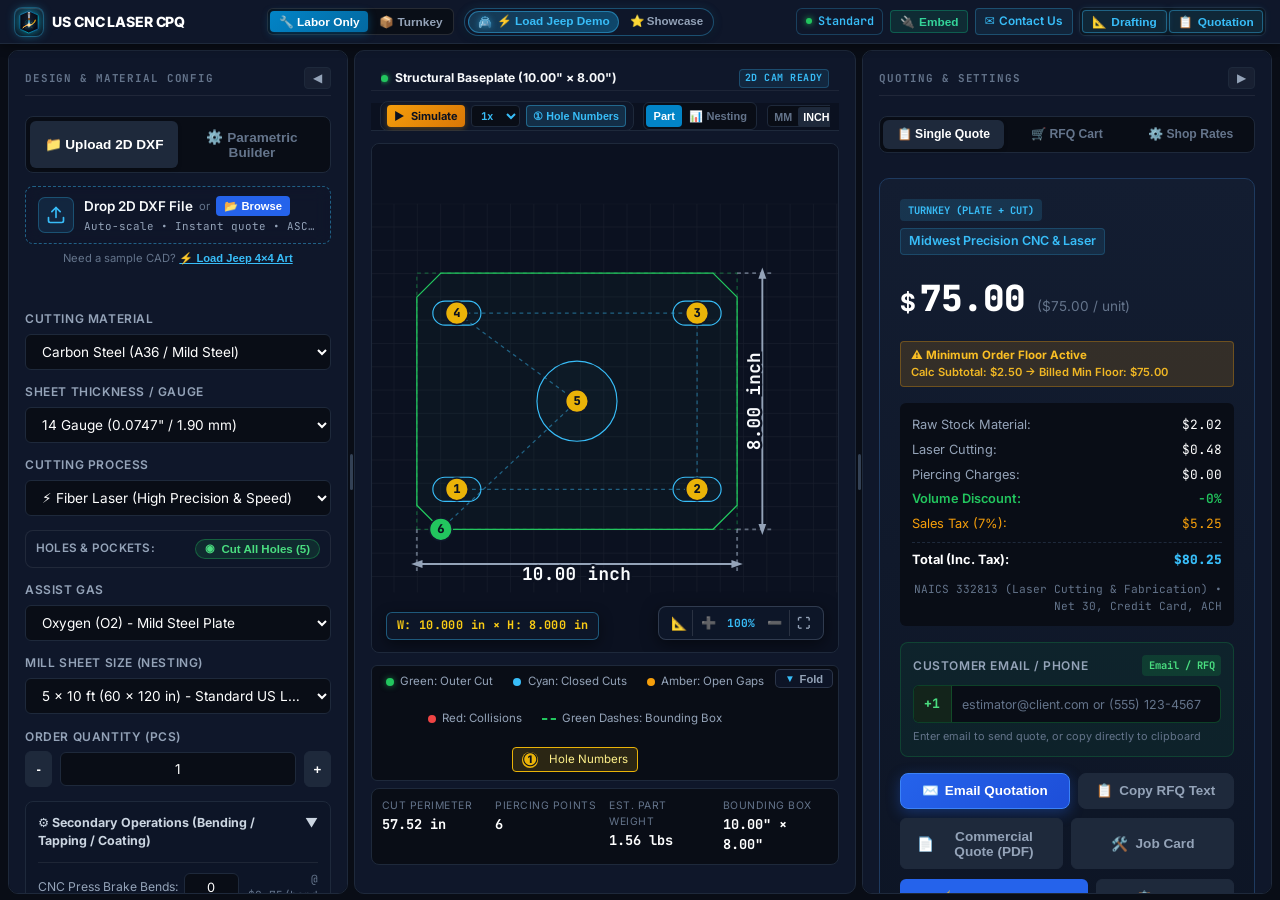
==== index.html @ fe1f1650 "Deploy build: 2026-09-17 22:14:33" ====
<!DOCTYPE html>
<html lang="en">

<head>
  <meta charset="UTF-8" />
  <!-- CNC Laser CPQ Brand Favicons -->
  <link rel="icon" type="image/svg+xml" href="/favicon.svg" />
  <link rel="icon" type="image/png" sizes="32x32" href="/favicon-32x32.png" />
  <link rel="icon" type="image/png" sizes="16x16" href="/favicon-16x16.png" />
  <link rel="shortcut icon" href="/favicon.ico" />
  <link rel="apple-touch-icon" sizes="180x180" href="/apple-touch-icon.png" />
  <meta name="theme-color" content="#0b0f19" />
  <meta name="viewport" content="width=device-width, initial-scale=1.0" />
  <!-- Primary Search Engine & SEO Meta Tags -->
  <title>SheetDXF | Free Online CNC Laser Cutting Quoting, DXF Nesting &amp; Estimating CAD Engine</title>
  <meta name="description" content="Instant in-browser CNC laser cutting quoting software &amp; 2D DXF nesting engine for sheet metal fabricators and job shops. Calculate cut length, pierces, sheet scrap yields, and generate professional Net 30 quotes in 10s. Trumpf, Amada &amp; SigmaNEST CAM ready." />
  <meta name="keywords" content="cnc laser quoting, sheet metal quoting software, dxf nesting online, laser cutting cost calculator, fiber laser quoting, dxf cut length calculator, sheet metal fabrication estimating, trumpf cam layer export, sigmanest dxf quote, laser cutting pierce rate, instant sheet metal quote, 2d cad nesting tool, free dxf quoting tool, job shop cpq software" />
  <meta name="author" content="SheetDXF" />
  <meta name="publisher" content="SheetDXF" />
  <meta name="robots" content="index, follow, max-snippet:-1, max-image-preview:large, max-video-preview:-1" />
  <meta name="googlebot" content="index, follow, max-snippet:-1, max-image-preview:large, max-video-preview:-1" />
  <meta name="bingbot" content="index, follow, max-snippet:-1, max-image-preview:large, max-video-preview:-1" />
  <link rel="canonical" href="https://sheetdxf.com/" />

  <!-- Preload Demo CAD & Media Assets for Instant Zero-Wait Load -->
  <link rel="preload" href="/demo/jeep_wall_art.dxf" as="fetch" crossorigin="anonymous" />
  <link rel="preload" href="/demo/jeep_wall_art.svg" as="image" />

  <!-- Open Graph / Facebook / LinkedIn / WhatsApp / Slack -->
  <meta property="og:type" content="website" />
  <meta property="og:site_name" content="SheetDXF" />
  <meta property="og:url" content="https://sheetdxf.com/" />
  <meta property="og:title" content="SheetDXF | Instant CNC Laser Cutting Quoting &amp; DXF Nesting Engine" />
  <meta property="og:description" content="Calculate cut inches, pierces, sheet scrap yields, and generate instant laser cutting quotes from customer DXFs. Trumpf, Amada &amp; SigmaNEST ready." />
  <meta property="og:image" content="https://sheetdxf.com/demo_jeep_play_thumbnail.png" />
  <meta property="og:image:secure_url" content="https://sheetdxf.com/demo_jeep_play_thumbnail.png" />
  <meta property="og:image:type" content="image/png" />
  <meta property="og:image:width" content="1200" />
  <meta property="og:image:height" content="630" />
  <meta property="og:image:alt" content="SheetDXF CNC Laser Cutting Instant Estimator and DXF Nesting Engine" />
  <meta property="og:locale" content="en_US" />

  <!-- Twitter / X Cards -->
  <meta name="twitter:card" content="summary_large_image" />
  <meta name="twitter:title" content="SheetDXF | Free CNC Laser Cutting Quoting &amp; DXF Nesting Engine" />
  <meta name="twitter:description" content="Instant in-browser DXF nesting, cut length, pierce cost calculator, and PDF quoting for sheet metal job shops. Free &amp; Trumpf / SigmaNEST ready." />
  <meta name="twitter:image" content="https://sheetdxf.com/demo_jeep_play_thumbnail.png" />
  <meta name="twitter:image:alt" content="SheetDXF Laser Cutting Quoting Platform" />

  <!-- Mobile & Application Meta -->
  <meta name="application-name" content="SheetDXF" />
  <meta name="apple-mobile-web-app-title" content="SheetDXF" />
  <meta name="apple-mobile-web-app-capable" content="yes" />
  <meta name="apple-mobile-web-app-status-bar-style" content="black-translucent" />
  <meta name="format-detection" content="telephone=no" />

  <!-- LLM & Search Engine Structured Data (JSON-LD) -->
  <script type="application/ld+json">
  {
    "@context": "https://schema.org",
    "@graph": [
      {
        "@type": "WebApplication",
        "@id": "https://sheetdxf.com/#webapp",
        "name": "SheetDXF",
        "alternateName": ["SheetDXF Quoting Engine", "SheetDXF CPQ", "SheetDXF Laser CAD/CAM"],
        "url": "https://sheetdxf.com/",
        "applicationCategory": "DesignApplication, BusinessApplication, ManufacturingApplication",
        "operatingSystem": "All modern web browsers (Chrome, Edge, Firefox, Safari)",
        "browserRequirements": "Requires JavaScript and HTML5 Canvas support",
        "offers": {
          "@type": "Offer",
          "price": "0",
          "priceCurrency": "USD",
          "availability": "https://schema.org/InStock"
        },
        "description": "SheetDXF is a high-speed, browser-based CNC laser cutting quoting and 2D DXF nesting engine. Estimators, job shops, and fabricators upload customer DXF/DWG/SVG files to instantly compute cut length, pierce count, cutting machine cycle time, sheet yield, and generate professional Net 30 PDF quotations in seconds without heavyweight CAM software.",
        "featureList": [
          "Instant 2D DXF, DWG & SVG CAD file parsing and topology sanitization",
          "Calculates linear cut length (inches & mm) and pierce count automatically",
          "Calibrated fiber laser cutting feed rate tables (4kW, 6kW, 10kW, 12kW)",
          "Automatic 2D sheet nesting on standard 4x8, 5x10, and custom metal sheets",
          "True-shape offcut tracking and material scrap percentage calculation",
          "Multi-material support: A36 Mild Steel, 304/316 Stainless Steel, 5052/6061 Aluminum, Brass, Copper",
          "Assist gas cost modeling: Nitrogen (N2), Oxygen (O2), and High-Pressure Shop Air",
          "Automated DFM check: detects undersized holes prone to thermal blowout on thick plate",
          "Trumpf, Amada, Bystronic, and SigmaNEST standard CAM layer export (CUT_OUTER, CUT_INNER, MARK)",
          "Built-in parametric shape generator for baseplates, ASME flanges, gussets, brackets, and discs",
          "Instant professional Net 30 PDF proforma invoice and email RFQ formatting",
          "Embeddable quoting widget for job shop websites (WordPress, Wix, Squarespace, Shopify)"
        ],
        "softwareVersion": "2.5.0",
        "screenshot": "https://sheetdxf.com/demo_jeep_play_thumbnail.png",
        "author": {
          "@type": "Organization",
          "@id": "https://sheetdxf.com/#organization",
          "name": "SheetDXF",
          "url": "https://sheetdxf.com/",
          "logo": "https://sheetdxf.com/logo-mark.svg"
        }
      },
      {
        "@type": "Organization",
        "@id": "https://sheetdxf.com/#organization",
        "name": "SheetDXF",
        "url": "https://sheetdxf.com/",
        "logo": "https://sheetdxf.com/logo-mark.svg",
        "sameAs": [
          "https://www.linkedin.com/in/anilsingh09/"
        ]
      },
      {
        "@type": "FAQPage",
        "@id": "https://sheetdxf.com/#faq",
        "mainEntity": [
          {
            "@type": "Question",
            "name": "What is SheetDXF?",
            "acceptedAnswer": {
              "@type": "Answer",
              "text": "SheetDXF is a free, in-browser CNC laser cutting CPQ (Configure, Price, Quote) and 2D DXF nesting engine designed for metal job shops, laser cutting service providers, estimators, and fabricators. It allows users to drag and drop DXF files to instantly calculate cut inches, pierce counts, sheet utilization, and generate itemized manufacturing quotes in under 10 seconds without installing heavy CAM desktop software."
            }
          },
          {
            "@type": "Question",
            "name": "How does SheetDXF calculate laser cutting costs from a DXF file?",
            "acceptedAnswer": {
              "@type": "Answer",
              "text": "SheetDXF parses 2D AutoCAD ASCII DXF files (lines, arcs, polylines, splines), joins fragmented vectors into closed outer and inner contours, calculates exact linear cut length in inches or millimeters, and counts total pierces. It then pairs this geometry with calibrated fiber laser feed rate tables (IPM) based on laser power (4kW-12kW), material type (A36 Steel, Stainless Steel, Aluminum), thickness/gauge, assist gas (N2, O2, Air), and machine hourly rates to compute cycle time and pricing."
            }
          },
          {
            "@type": "Question",
            "name": "Which CAM software and CNC laser controllers are supported?",
            "acceptedAnswer": {
              "@type": "Answer",
              "text": "SheetDXF is compatible with leading CNC laser and CAM systems including Trumpf TruTops, SigmaNEST, Bystronic BySoft, Amada AP100/Dr.ABE, Cincinnati, and standard G-code post-processors. It formats and exports clean DXF layers matching standard industry conventions: CUT_OUTER (green), CUT_INNER (yellow), ETCH/MARK (cyan), and RAPID."
            }
          },
          {
            "@type": "Question",
            "name": "Can SheetDXF nest multiple parts on 4x8 and 5x10 metal sheets?",
            "acceptedAnswer": {
              "@type": "Answer",
              "text": "Yes. SheetDXF includes a high-speed 2D nesting engine that packs parts onto standard sheet sizes (such as 48\"x96\", 60\"x120\", 1250x2500mm, 1500x3000mm) or custom stock dimensions. It accounts for part margins, kerf spacing, sheet borders, and calculates sheet utilization percentage and usable offcut dimensions."
            }
          },
          {
            "@type": "Question",
            "name": "Does SheetDXF check for laser cutting DFM risks like hole blowout?",
            "acceptedAnswer": {
              "@type": "Answer",
              "text": "Yes. SheetDXF features automated Design For Manufacturability (DFM) verification. It checks the 1:1 rule of thumb (hole diameter vs material thickness). If a hole diameter is smaller than the plate thickness on thick steel, SheetDXF flags the blowout risk and allows the estimator to auto-skip cutting those holes so they can be drilled secondary."
            }
          },
          {
            "@type": "Question",
            "name": "Can job shops embed SheetDXF on their custom website?",
            "acceptedAnswer": {
              "@type": "Answer",
              "text": "Yes. SheetDXF offers a lightweight embeddable widget (widget.js) that can be embedded into any website (WordPress, Wix, Squarespace, Shopify, Webflow) with a single script tag, allowing job shops to offer instant self-service laser cutting quotes to their customers using their own custom shop rates and branding."
            }
          },
          {
            "@type": "Question",
            "name": "Is SheetDXF free and is any installation or account registration needed?",
            "acceptedAnswer": {
              "@type": "Answer",
              "text": "SheetDXF is 100% free to use directly in any modern web browser. No credit card, account registration, software installation, or plugin is required."
            }
          }
        ]
      },
      {
        "@type": "BreadcrumbList",
        "@id": "https://sheetdxf.com/#breadcrumb",
        "itemListElement": [
          {
            "@type": "ListItem",
            "position": 1,
            "name": "Home",
            "item": "https://sheetdxf.com/"
          },
          {
            "@type": "ListItem",
            "position": 2,
            "name": "DXF Laser Quoting Engine",
            "item": "https://sheetdxf.com/#industrial"
          },
          {
            "@type": "ListItem",
            "position": 3,
            "name": "Jeep Wall Art Demo",
            "item": "https://sheetdxf.com/?demo=jeep"
          }
        ]
      }
    ]
  }
  </script>
  <link rel="preload" href="/logo-mark.svg" as="image" type="image/svg+xml" />
  <link rel="preconnect" href="https://fonts.googleapis.com" />
  <link rel="preconnect" href="https://fonts.gstatic.com" crossorigin />
  <link rel="preload" href="https://fonts.googleapis.com/css2?family=Inter:wght@400;500;600;700;800&family=JetBrains+Mono:wght@500;600;700&display=swap" as="style" />
  <link rel="stylesheet" href="https://fonts.googleapis.com/css2?family=Inter:wght@400;500;600;700;800&family=JetBrains+Mono:wght@500;600;700&display=swap" media="print" onload="this.media='all'" />
  <noscript>
    <link rel="stylesheet" href="https://fonts.googleapis.com/css2?family=Inter:wght@400;500;600;700;800&family=JetBrains+Mono:wght@500;600;700&display=swap" />
  </noscript>
  <script type="module" crossorigin src="/assets/index-B9pX9eto.js"></script>
  <link rel="modulepreload" crossorigin href="/assets/auxiliary-3HlIIhEJ.js">
  <link rel="stylesheet" crossorigin href="/assets/index-CdoFIsND.css">
</head>

<body>
  <!-- Top Navigation Header -->
  <header class="top-nav app-header">
    <div class="nav-left header-left">
      <div class="brand-logo" title="US CNC Laser CPQ &amp; Drafting Engine">
        <div class="logo-icon-wrap">
          <img src="/logo-mark.svg" alt="CNC Laser CPQ" class="brand-logo-img" />
        </div>
        <div class="brand-text">
          <h1 class="brand-title" id="brandTitle">US CNC LASER CPQ</h1>
          <span class="brand-subtitle" id="brandSubtitle">Precision CAD/CAM &amp; Quoting</span>
        </div>
      </div>
    </div>

    <!-- Center Controls: Workspace Switcher & Quoting Modes -->
    <div class="header-center" id="headerCenter">
      <!-- Primary Workspace Switcher: Precision Industrial vs Architectural Studio (Hidden in US Default) -->
      <div class="workspace-tab-switcher hidden" id="workspaceTabSwitcher" style="display: none;">
        <button class="ws-tab-btn active" id="tabPrecisionIndustrial" data-ws="industrial"
          title="Clean Precision CNC/Laser CAD/CAM (Baseplates, Flanges, Gussets, Brackets, DXFs)">
          <span class="ws-tab-icon">⚙️</span>
          <span class="ws-tab-text">Industrial CAD</span>
        </button>
        <button class="ws-tab-btn hidden" id="tabArchitecturalStudio" data-ws="architectural"
          title="Architectural Gates, Fences, Decorative Panels & Backlighting" style="display: none;">
          <span class="ws-tab-icon">🏛️</span>
          <span class="ws-tab-text">Gate Studio</span>
        </button>
      </div>

      <!-- Top Quoting Mode Pill Bar -->
      <div class="quoting-mode-bar" id="quotingModeBar">
        <button class="mode-pill active" id="modeJobWork" data-mode="job_work"
          title="Labor Only (Customer supplies sheet; Quote by Cut Inches + Pierces)">
          🔧 Labor Only
        </button>
        <button class="mode-pill" id="modeWithMaterial" data-mode="with_material"
          title="Turnkey (Shop supplies sheet; Quote by Material + Cut Inches)">
          📦 Turnkey
        </button>
        <button class="mode-pill" id="modeSqFtJali" data-mode="sqft_jali"
          title="Architectural Panels & Screens quoted per sq.ft" style="display: none;">
          🏛️ Arch Panels
        </button>
      </div>

      <!-- Compact Live Demo Widget in Header (Space-Saving & Fast) -->
      <div class="header-demo-pill" id="headerDemoWidget" title="Featured Laser Cut Jeep Wall Art Demo">
        <button type="button" class="header-demo-load-btn" id="btnLoadJeepDemo"
          title="⚡ 1-Click Load Laser Cut Metal Jeep Wall Art into CAD & Run Simulation">
          <img src="/demo/jeep_wall_art.svg" alt="Jeep" class="header-demo-icon" />
          <span class="header-demo-label">⚡ Load Jeep Demo</span>
        </button>
        <button type="button" class="header-demo-showcase-btn" id="btnOpenJeepShowcase"
          title="Open Full Showcase (Blueprint PDF, 3D Finishes, DXF Download)">
          ⭐ Showcase
        </button>
      </div>
    </div>

    <div class="nav-right header-right">
      <!-- Currency & Region Switcher (Preserved for compatibility, hidden in UI) -->
      <div class="currency-toggle" id="currencyToggleGroup" style="display: none !important;">
        <button class="currency-btn" id="btnCurrencyINR" style="display: none !important;" title="INR">
          INR
        </button>
        <button class="currency-btn active" id="btnCurrencyUSD" style="display: none !important;" title="USD">
          USD
        </button>
      </div>

      <div class="cam-preset-badge" id="navCamBadge"
        title="Selected CAM Profile: Standard Machine Layers (CUT_OUTER / CUT_INNER)">
        <span class="badge-dot"></span>
        <span id="navCamName">Standard CAM</span>
      </div>

      <!-- Embed Widget Script Modal Launcher -->
      <button class="nav-panel-btn embed-widget-nav-btn" id="btnOpenEmbedModal"
        title="Get Embed Script for WordPress, Wix, Squarespace, Webflow">
        <span class="panel-btn-icon">🔌</span>
        <span class="panel-btn-label">Embed</span>
      </button>

      <!-- Contact Us Link -->
      <a href="mailto:contact@sheetdxf.com" class="nav-panel-btn nav-contact-btn" id="navContactLink"
        title="Email Support: contact@sheetdxf.com">
        <span class="panel-btn-icon">✉️</span>
        <span class="panel-btn-label">Contact Us</span>
      </a>

      <!-- Workspace Panel Toggles -->
      <div class="panel-toggles-group" id="panelTogglesGroup">
        <button class="nav-panel-btn active" id="btnToggleLeftPanel" title="Toggle Drafting Panel (Alt+1)">
          <span class="panel-btn-icon">📐</span>
          <span class="panel-btn-label">Drafting</span>
        </button>
        <button class="nav-panel-btn active" id="btnToggleRightPanel" title="Toggle Quotation & CAM (Alt+2)">
          <span class="panel-btn-icon">📋</span>
          <span class="panel-btn-label">Quotation</span>
        </button>
      </div>
    </div>
  </header>

  <!-- Main Workspace Splitter Container -->
  <main class="main-layout app-workspace" id="appWorkspace">
    <!-- Crawler & LLM-Friendly Semantic SEO Knowledge Block (Accessible to Search Bots, AI Crawlers and Screen Readers) -->
    <article class="sr-only" id="seoKnowledgeOverview" aria-label="SheetDXF CNC Laser Cutting Quoting &amp; Nesting Engine Overview">
      <h2>Free Online CNC Laser Cutting Quoting Software &amp; 2D DXF Nesting Engine</h2>
      <p>
        SheetDXF is a high-speed in-browser CAD/CAM quoting and nesting platform for precision sheet metal job shops,
        estimators, and laser cutting fabricators. Drop customer 2D DXF files to automatically calculate linear cut inches,
        pierce count, machine run-time, sheet scrap yields, and generate professional Net 30 manufacturing estimates in under 10 seconds.
      </p>
      <h3>Core Manufacturing &amp; Estimating Features</h3>
      <ul>
        <li><strong>Auto-Sanitizing DXF Parser:</strong> Parses AutoCAD ASCII DXF files, detects units (Inches / Millimeters), connects fragmented geometry, and classifies outer perimeters vs interior cutouts.</li>
        <li><strong>Calibrated Fiber Laser Feed Rates:</strong> Calibrated cutting speeds (IPM) for 4kW, 6kW, 10kW, and 12kW fiber lasers across A36 Carbon Steel, 304/316 Stainless Steel, and 5052/6061 Aluminum.</li>
        <li><strong>2D Sheet Auto-Nesting:</strong> Efficient nesting algorithms pack single or multiple parts onto standard 4x8 ft (48x96 in), 5x10 ft (60x120 in), and custom sheet dimensions with offcut tracking.</li>
        <li><strong>DFM Hole Blowout Detection:</strong> Identifies undersized holes where diameter is less than material thickness to prevent thermal blowout on thick plate.</li>
        <li><strong>Trumpf, Amada &amp; SigmaNEST CAM Ready:</strong> Exports clean CAD layers conforming to standard CAM conventions: CUT_OUTER, CUT_INNER, and MARK.</li>
        <li><strong>Parametric Shape Drafter:</strong> Instant parametric CAD builder for baseplates, pipe flanges, gussets, brackets, and decorative panels without needing CAD software.</li>
        <li><strong>Instant Net 30 Commercial PDF Quotes:</strong> One-click professional manufacturing quotation generation with itemized labor, material, piercing, and assist gas breakdown.</li>
      </ul>
    </article>

    <!-- Left: Parametric Controls & Material Selection Drawer -->
    <section class="panel panel-left" id="panelLeft">
      <div class="panel-header-bar">
        <span class="panel-header-title">DESIGN & MATERIAL CONFIG</span>
        <button id="collapseLeftBtn" class="collapse-icon-btn" title="Collapse Panel (Alt+1)">
          ◀
        </button>
      </div>

      <!-- Input Mode Tabs (Option A: Upload 2D DXF is Primary Default) -->
      <div class="tab-group">
        <button class="tab-btn active" id="tabUpload">📁 Upload 2D DXF</button>
        <button class="tab-btn" id="tabParametric">⚙️ Parametric Builder</button>
      </div>

      <!-- Upload DXF Section (Default Landing Mode) -->
      <div id="uploadContainer" class="config-section">
        <div class="upload-dropzone" id="dropzone" title="Click or Drag DXF file here">
          <div class="dropzone-compact-inner">
            <div class="upload-icon-badge">
              <svg width="20" height="20" viewBox="0 0 24 24" fill="none" stroke="currentColor" stroke-width="2" stroke-linecap="round" stroke-linejoin="round">
                <path d="M21 15v4a2 2 0 0 1-2 2H5a2 2 0 0 1-2-2v-4"></path>
                <polyline points="17 8 12 3 7 8"></polyline>
                <line x1="12" y1="3" x2="12" y2="15"></line>
              </svg>
            </div>
            <div class="upload-text-group">
              <div class="upload-main-line">
                <span class="upload-title">Drop 2D DXF File</span>
                <span class="upload-or">or</span>
                <button type="button" class="btn btn-xs btn-primary upload-browse-pill" id="btnBrowseDxf" style="pointer-events: none;">
                  📂 Browse
                </button>
              </div>
              <div class="upload-sub" title="AutoCAD ASCII DXF: Lines, Arcs, Polylines, Splines">Auto-scale • Instant quote • ASCII DXF</div>
            </div>
          </div>
          <input type="file" id="dxfFileInput" accept=".dxf" class="file-input-hidden" />
        </div>

        <!-- Ultra-compact sample hint (Zero space consumed) -->
        <div class="dropzone-sample-hint" style="margin-top: 0.35rem; font-size: 0.7rem; color: #64748b; text-align: center;">
          Need a sample CAD? <button type="button" id="linkLoadSampleJeep" class="btn-link" style="background: none; border: none; color: #38bdf8; text-decoration: underline; font-size: 0.7rem; cursor: pointer; padding: 0; font-weight: 600;">⚡ Load Jeep 4×4 Art</button>
        </div>

        <div id="uploadFileInfo" class="file-info hidden">
          <div class="file-info-header">
            <div style="display: flex; align-items: center; gap: 6px; min-width: 0; flex: 1;">
              <span style="font-size: 0.85rem; flex-shrink: 0;">📄</span>
              <span class="file-name" id="loadedFileName" title="">filename.dxf</span>
            </div>
            <span class="file-status">✓ Validated</span>
          </div>
          <!-- DXF Unit Verification & Switcher Bar -->
          <div id="dxfUnitConfirmBar" class="dxf-unit-bar">
            <div style="display: flex; align-items: center; gap: 6px; min-width: 0; flex: 1;">
              <span style="flex-shrink: 0;">📏</span>
              <span id="dxfDetectedDims"
                style="color: #f1f5f9; font-weight: 600; font-size: 0.76rem; white-space: nowrap; overflow: hidden; text-overflow: ellipsis;">Size:
                0.00" × 0.00"</span>
              <span id="dxfUnitBadge"
                style="background: #0284c7; color: #fff; padding: 1px 5px; border-radius: 3px; font-size: 0.66rem; font-weight: 700; flex-shrink: 0;">Inches</span>
            </div>
            <button type="button" id="btnToggleDxfUnits" class="btn btn-xs btn-secondary"
              style="font-size: 0.72rem; padding: 3px 8px; flex-shrink: 0; border-color: rgba(56,189,248,0.4); white-space: nowrap;"
              title="Switch DXF interpretation between Inches and Millimeters">
              🔄 Switch to mm
            </button>
          </div>
          <div id="dxfSmallDimWarning" class="dxf-dim-warning hidden"
            style="font-size: 0.74rem; color: #f59e0b; margin-top: 4px;">
            ⚠️ Dimensions appear small (&lt; 25). Confirm if drawn in Inches or MM.
          </div>

          <!-- Multi-Part DXF Intake Cards Section (ToolpathCloud Style) -->
          <div id="dxfPartsSection" class="dxf-parts-section hidden" style="margin-top: 0.75rem;">
            <div class="dxf-parts-header">
              <span class="dxf-parts-title">PARTS IN DXF (<span id="dxfPartsCount">1</span>)</span>
              <span class="dxf-parts-hint">Click part to view</span>
            </div>
            <div id="dxfPartsList" class="dxf-parts-list"></div>
            <button type="button" id="btnAddAllPartsToCart" class="btn btn-sm btn-primary"
              style="width: 100%; margin-top: 0.5rem; font-size: 0.78rem;">
              ⚡ Add All Parts to Nesting Sheet / RFQ
            </button>
          </div>
        </div>
      </div>

      <!-- Parametric Generator Section (Fast Standard CAD Builder) -->
      <div id="parametricContainer" class="config-section hidden">
        <!-- Part Type Selector -->
        <div class="form-group">
          <label class="form-label">Part Geometry Family</label>
          <div class="shape-selector">
            <button class="shape-btn active" data-shape="baseplate">Baseplate</button>
            <button class="shape-btn" data-shape="flange">Flange (ASME/ANSI)</button>
            <button class="shape-btn" data-shape="gusset">Gusset (Snipe)</button>
            <button class="shape-btn" data-shape="jali">CNC Panels/Gates</button>
            <button class="shape-btn" data-shape="bracket">Bracket</button>
            <button class="shape-btn" data-shape="disc">Disc</button>
          </div>
        </div>

        <!-- Dynamic Parameter Controls Container -->
        <div id="dynamicControls" class="dynamic-controls"></div>
      </div>

      <hr class="divider" />

      <!-- Material, Assist Gas & Sheet Selection -->
      <div class="config-section">
        <div class="form-group">
          <label class="form-label" for="materialSelect">Cutting Material</label>
          <select id="materialSelect" class="form-select"></select>
        </div>

        <div class="form-group">
          <label class="form-label" for="gaugeSelect">Sheet Thickness / Gauge</label>
          <select id="gaugeSelect" class="form-select"></select>
        </div>

        <!-- Cutting Process Selector (Fiber Laser / Waterjet / HD Plasma) -->
        <div class="form-group" id="cuttingProcessGroup">
          <label class="form-label" for="cuttingProcessSelect">Cutting Process</label>
          <select id="cuttingProcessSelect" class="form-select">
            <option value="laser" selected>⚡ Fiber Laser (High Precision &amp; Speed)</option>
            <option value="waterjet">💧 Waterjet (Cold Cut • Zero HAZ • Heavy Plate)</option>
            <option value="plasma">🔥 HD Plasma (Heavy Structural Plate)</option>
          </select>
        </div>

        <!-- Hole Cutting & DFM Auto-Deselection Box (ToolpathCloud Style) -->
        <div class="form-group" id="holeSelectionBox" style="display: none;">
          <div class="hole-selection-card">
            <div class="hole-selection-header">
              <span class="hole-selection-title">Holes &amp; Pockets:</span>
              <button type="button" class="hole-toggle-pill" id="btnToggleHoleCut"
                title="Toggle between cutting all holes vs skipping undersized">
                <span class="hole-pill-icon">◉</span>
                <span id="holeToggleLabel">Cut All Holes</span>
              </button>
            </div>
            <div id="holeAutoSkipNotice" class="hole-skip-notice hidden">
              ⚠️ <span id="holeSkipCountText">0 holes</span> smaller than plate thickness (<span
                id="holeSkipThickText">0 mm</span>) auto-skipped to prevent blowout.
            </div>
          </div>
        </div>

        <!-- Assist Gas Selector -->
        <div class="form-group">
          <label class="form-label" for="assistGasSelect">Assist Gas</label>
          <select id="assistGasSelect" class="form-select">
            <option value="air">Compressed Air (16–20 Bar) - Most Economical</option>
            <option value="oxygen">Oxygen (O2) - Mild Steel Plate</option>
            <option value="nitrogen">Nitrogen (N2) - High-Pressure Clean Edge</option>
          </select>
        </div>

        <!-- Standard Sheet Size for Nesting -->
        <div class="form-group">
          <label class="form-label" for="sheetSizeSelect">Mill Sheet Size (Nesting)</label>
          <select id="sheetSizeSelect" class="form-select">
            <option value="sheet_8x4">8 × 4 ft (48 × 96 in / 2500 × 1250 mm) - Standard Industrial Sheet</option>
            <option value="sheet_10x5">10 × 5 ft (3000 × 1500 mm) - Standard Laser Bed</option>
            <option value="sheet_20x5">20 × 5 ft (6000 × 1500 mm) - Heavy Plate</option>
            <option value="sheet_small">4 × 4 ft (1250 × 1250 mm) - Half Offcut Sheet</option>
          </select>
        </div>

        <div class="form-group">
          <label class="form-label" for="partQuantity">Order Quantity (pcs)</label>
          <div class="qty-control">
            <button class="qty-btn" id="qtyMinus">-</button>
            <input type="number" id="partQuantity" class="form-input text-center" value="1" min="1" max="5000" />
            <button class="qty-btn" id="qtyPlus">+</button>
          </div>
        </div>

        <!-- Secondary Value-Add Operations Accordion -->
        <div class="secondary-ops-box">
          <div class="secondary-title" id="toggleSecOpsBtn"
            style="cursor: pointer; display: flex; justify-content: space-between;">
            <span>⚙️ Secondary Operations (Bending / Tapping / Coating)</span>
            <span id="secOpsChevron">▼</span>
          </div>
          <div id="secOpsContent" class="secondary-content">
            <div class="sec-row">
              <label>CNC Press Brake Bends:</label>
              <input type="number" id="secBendsCount" class="form-input text-center sec-input" value="0" min="0"
                max="20" />
              <span class="sec-rate-hint">@ $0.75/bend</span>
            </div>
            <div class="sec-row">
              <label>Tapped Thread Holes:</label>
              <input type="number" id="secTapsCount" class="form-input text-center sec-input" value="0" min="0"
                max="50" />
              <span class="sec-rate-hint">@ $1.25/hole</span>
            </div>
            <div class="sec-row">
              <label>Edge Deburring & Grinding:</label>
              <input type="checkbox" id="secDeburringCheck" class="form-checkbox" />
              <span class="sec-rate-hint">@ $0.15/lb</span>
            </div>
            <div class="sec-row">
              <label>Surface Treatment:</label>
              <select id="secSurfaceFinish" class="form-select sec-select">
                <option value="none">None (Raw Cut Edge)</option>
                <option value="primer">Zinc-Rich Primer ($0.45/sq.ft)</option>
                <option value="powder_coating">Polyester Powder Coating ($1.20/sq.ft)</option>
                <option value="galvanizing">Hot-Dip Galvanizing ($0.65/lb)</option>
              </select>
            </div>
          </div>
        </div>

        <!-- Add to RFQ Project Cart Action -->
        <div class="cart-add-wrapper" style="margin-top: 1.25rem;">
          <button id="addToCartBtn" class="btn btn-primary btn-lg"
            style="width: 100%; background: linear-gradient(135deg, #10b981, #059669); border-color: #34d399; font-weight: 700; box-shadow: 0 4px 14px rgba(16, 185, 129, 0.3);">
            <span class="btn-icon">➕</span> Add Part to RFQ Cart
          </button>
          <span style="font-size: 0.72rem; color: #94a3b8; display: block; text-align: center; margin-top: 0.35rem;">
            Add multiple distinct shapes to pack & quote together
          </span>
        </div>
      </div>
    </section>

    <!-- Left Splitter Handle -->
    <div class="splitter" id="splitterLeft" title="Drag to resize left panel | Double-click to reset width">
      <div class="splitter-handle"></div>
    </div>

    <!-- Center: 2D Interactive CAD Canvas & Telemetry -->
    <section class="panel panel-center" id="panelCenter">
      <!-- Slim Top Name / Status Bar (Green Area) -->
      <div class="canvas-top-bar" id="canvasTopBar">
        <div class="canvas-status">
          <span class="status-indicator"></span>
          <span id="canvasTitle">Part Geometry Preview</span>
        </div>
        <div class="canvas-top-telemetry">
          <span class="telemetry-pill">2D CAM READY</span>
        </div>
      </div>

      <!-- Slim Actions Toolbar (Red Area) -->
      <div class="canvas-header canvas-slim-toolbar" id="canvasHeader">
        <div class="canvas-right-controls canvas-full-controls">
          <!-- Cut Order Simulator Controls -->
          <div class="simulator-btn-group" id="simulatorControls">
            <button class="sim-btn slim-btn" id="btnSimulateCut"
              title="Simulate laser cut sequence (Holes first, Outer last)">
              <span id="simBtnIcon">▶</span> <span id="simBtnText">Simulate</span>
            </button>
            <select id="simSpeedSelect" class="sim-speed-select slim-select" title="Simulation Speed">
              <option value="1" selected>1x</option>
              <option value="2">2x</option>
              <option value="5">5x</option>
              <option value="10">10x</option>
            </select>
            <button class="sim-pill-toggle slim-toggle active" id="btnToggleCamBadges"
              title="Toggle Hole Numbers & CAM cut order badges (①, ②, ③)">
              ① Hole Numbers
            </button>
          </div>

          <!-- View Mode Switch: Single Part vs Sheet Nesting -->
          <div class="view-switch-group slim-switch">
            <button class="view-btn slim-btn active" id="btnViewPart">Part</button>
            <button class="view-btn slim-btn" id="btnViewNesting">📊 Nesting</button>
          </div>

          <!-- Units Toggle -->
          <div class="units-toggle slim-units">
            <button class="unit-btn slim-unit-btn" id="unitMm">MM</button>
            <button class="unit-btn slim-unit-btn active" id="unitInch">INCH</button>
          </div>

          <!-- Interactive Live Demo & Video Showcase Trigger -->
          <button class="nav-demo-btn slim-demo-btn" id="btnOpenDemoModal"
            title="Interactive Live Demo & Video Showcase (Jeep 4x4 Wall Art)">
            <span class="demo-play-icon">⭐</span>
            <span class="demo-btn-label">Live Demo</span>
            <span class="demo-badge-pulse">Jeep</span>
          </button>

          <!-- Quick Export Preview Action -->
          <button class="canvas-action-btn slim-action-btn" id="btnExportImage"
            title="Export Client High-Res Render (PNG for Proposal / RFQ)">
            📸 Export
          </button>
        </div>
      </div>

      <!-- Architectural CNC Jali & Gate Studio Toolbar (Collapsible) -->
      <div id="gateStudioToolbar" class="gate-studio-toolbar hidden">
        <!-- Expanded Main Toolbar Controls -->
        <div class="gate-toolbar-main" id="gateToolbarMain">
          <div class="gate-tool-group">
            <span class="gate-tool-label">View:</span>
            <button class="gate-view-toggle active" id="btnJaliViewRealistic"
              title="Photorealistic Architectural Gate View with Finishes & Backlight">
              ✨ Realistic Gate
            </button>
            <button class="gate-view-toggle" id="btnJaliViewCam" title="CNC 2D CAM Wireframe & Toolpath">
              📐 CAM Toolpath
            </button>
          </div>

          <div class="gate-tool-divider"></div>

          <div class="gate-tool-group" id="gateFinishGroup">
            <span class="gate-tool-label">Finish:</span>
            <div class="gate-finish-swatches">
              <button class="finish-swatch active" data-finish="matte_black" title="Matte Black Powder Coat">
                <span class="swatch-color" style="background: linear-gradient(135deg, #2a303c, #111418);"></span>
                <span class="swatch-name">Matte Black</span>
              </button>
              <button class="finish-swatch" data-finish="royal_gold" title="Royal Brass / Antique Gold">
                <span class="swatch-color" style="background: linear-gradient(135deg, #fde047, #b45309);"></span>
                <span class="swatch-name">Royal Gold</span>
              </button>
              <button class="finish-swatch" data-finish="corten_rust" title="Corten Weathered Rust Steel">
                <span class="swatch-color" style="background: linear-gradient(135deg, #ea580c, #7c2d12);"></span>
                <span class="swatch-name">Corten Rust</span>
              </button>
              <button class="finish-swatch" data-finish="brushed_stainless" title="Satin Stainless Steel 304">
                <span class="swatch-color" style="background: linear-gradient(135deg, #f8fafc, #64748b);"></span>
                <span class="swatch-name">Stainless 304</span>
              </button>
              <button class="finish-swatch" data-finish="champagne_bronze" title="Champagne Bronze">
                <span class="swatch-color" style="background: linear-gradient(135deg, #fbbf24, #78350f);"></span>
                <span class="swatch-name">Bronze</span>
              </button>
            </div>
          </div>

          <div class="gate-tool-divider"></div>

          <div class="gate-tool-group" id="gateBacklightGroup">
            <span class="gate-tool-label">Backlight:</span>
            <div class="gate-backlight-pills">
              <button class="backlight-pill active" data-backlight="warm_white" title="Warm 3000K LED Glow">💡 Warm
                3000K</button>
              <button class="backlight-pill" data-backlight="cool_white" title="Cool 6000K LED Glow">❄️ Cool
                6000K</button>
              <button class="backlight-pill" data-backlight="amber_gold" title="Sunset Amber Gold">🌅 Amber</button>
              <button class="backlight-pill" data-backlight="none" title="Daylight / Off">Off</button>
            </div>
          </div>

          <div class="gate-tool-divider"></div>

          <div class="gate-tool-group" id="gateTypeGroup">
            <span class="gate-tool-label">Type:</span>
            <button class="gate-type-btn active" data-gatetype="single_swing">Single Gate</button>
            <button class="gate-type-btn" data-gatetype="double_swing">Double Swing</button>
            <button class="gate-type-btn" data-gatetype="wall_panel">Wall Panel</button>
          </div>

          <!-- Fold Button for Gate Studio Toolbar -->
          <button class="hud-fold-btn gate-fold-btn" id="btnFoldGateToolbar"
            title="Fold Gate Controls (Maximize Drawing Area)">
            <span class="fold-btn-arrow">▲</span> Fold
          </button>
        </div>

        <!-- Folded Compact State Bar -->
        <div class="gate-folded-bar hidden" id="gateFoldedBar" title="Click to Expand Gate Studio Controls">
          <div class="gate-folded-info">
            <span class="gate-folded-badge">✨ Architectural Gate Studio</span>
            <span class="gate-folded-summary" id="gateFoldedSummary">Matte Black • Warm 3000K • Single Gate</span>
          </div>
          <button class="hud-expand-btn gate-expand-btn" id="btnExpandGateToolbar" title="Expand Gate Studio Controls">
            <span class="expand-btn-arrow">▼</span> Expand
          </button>
        </div>
      </div>

      <!-- SVG CAD Canvas Viewport -->
      <div class="canvas-viewport" id="canvasViewport">
        <!-- High-Tech Central CAD Demo & File Loading Overlay -->
        <div id="cadLoadingOverlay" class="cad-loading-overlay hidden" aria-live="polite">
          <div class="cad-loading-card">
            <div class="cad-loading-spinner-wrap">
              <div class="cad-spinner-ring"></div>
              <div class="cad-spinner-core">⚡</div>
            </div>
            <div class="cad-loading-text-group">
              <div class="cad-loading-title" id="cadLoadingTitle">Loading CAD Geometry...</div>
              <div class="cad-loading-subtitle" id="cadLoadingSubtitle">Downloading Laser Cut Demo (jeep_wall_art.dxf)</div>
            </div>
            <div class="cad-loading-progress-bar">
              <div class="cad-loading-progress-indeterminate"></div>
            </div>
          </div>
        </div>

        <!-- Laser Simulation Real-time Telemetry HUD Overlay -->
        <div id="simHudOverlay" class="sim-hud-overlay hidden">
          <div class="sim-hud-inner">
            <div class="sim-hud-left">
              <span class="sim-pulse-dot"></span>
              <span id="simStatusText" class="sim-status-text">Piercing Hole 1 (Yellow)...</span>
            </div>
            <div class="sim-progress-track">
              <div id="simProgressBar" class="sim-progress-bar" style="width: 0%;"></div>
            </div>
            <div class="sim-hud-right">
              <span id="simStepText" class="sim-metric-text">Step 1 of 5</span>
              <span id="simTimeText" class="sim-metric-text">0.0s / 12.0s</span>
              <button id="btnStopSim" class="sim-stop-btn">✕ Stop</button>
            </div>
          </div>
        </div>

        <!-- Multi-Sheet Pagination & Nest Source Bar -->
        <div id="sheetPaginationBar" class="sheet-pagination-bar hidden">
          <button id="btnPrevSheet" class="sheet-page-btn" disabled>◀ Prev Sheet</button>
          <span id="sheetPageIndicator" class="sheet-page-text">Sheet 1 of 1</span>
          <button id="btnNextSheet" class="sheet-page-btn" disabled>Next Sheet ▶</button>
          <div class="nest-source-toggle" id="nestSourceToggle">
            <span class="nest-source-label">Source:</span>
            <button class="nest-source-btn active" id="btnNestSourceSingle">Active Part</button>
            <button class="nest-source-btn" id="btnNestSourceCart">Full RFQ Cart (<span
                id="nestCartCount">0</span>)</button>
          </div>
        </div>

        <!-- Floating CAD Measure HUD Pill (Ultra-Compact Single-Row CAD Ribbon) -->
        <div class="measure-hud-pill hidden" id="measureHudPill" title="Drag anywhere to reposition">
          <div class="measure-hud-drag-handle" title="Drag to reposition">
            <span class="measure-hud-icon">📐</span>
            <span class="measure-hud-badge" id="measureSnapBadge">SNAP</span>
          </div>
          <div class="measure-hud-sep"></div>
          <div class="measure-hud-item highlight" title="Direct Distance (D)">
            <span class="m-label">D</span>
            <span class="m-val" id="measureValDist">0.000 in</span>
            <span class="m-sub" id="measureValDistAlt">0.0 mm</span>
          </div>
          <div class="measure-hud-sep"></div>
          <div class="measure-hud-item" title="Horizontal Offset (Delta X)">
            <span class="m-label">ΔX</span>
            <span class="m-val" id="measureValDx">0.000 in</span>
          </div>
          <div class="measure-hud-sep"></div>
          <div class="measure-hud-item" title="Vertical Offset (Delta Y)">
            <span class="m-label">ΔY</span>
            <span class="m-val" id="measureValDy">0.000 in</span>
          </div>
          <div class="measure-hud-sep"></div>
          <div class="measure-hud-item" title="Angle from Horizontal">
            <span class="m-label">θ</span>
            <span class="m-val" id="measureValAngle">0.0°</span>
          </div>
          <div class="measure-hud-sep"></div>
          <div class="measure-hud-tip-compact" id="measureHudTip" title="Guidance / Hotkeys">
            💡 Click 1st pt
          </div>
          <button class="measure-hud-close" id="btnCloseMeasureHud" title="Exit Measure Mode (Esc)">✕</button>
        </div>

        <div id="svgContainer" class="svg-container"></div>

        <!-- Floating Bounding Box Envelope Badge (FabEngineer Standard) -->
        <div class="canvas-bbox-badge" id="canvasBboxBadge" title="Part Envelope Bounding Box">W: 0.00 in × H: 0.00 in
        </div>

        <!-- Floating Interactive Zoom / Pan Controls -->
        <div class="canvas-zoom-controls" id="canvasZoomControls">
          <button class="zoom-btn zoom-measure-btn" id="btnMeasureTool" title="Measure Distance, ΔX, ΔY (Hot-key: M)">
            <span class="zoom-btn-icon">📐</span>
            <span class="zoom-btn-label">Measure</span>
          </button>
          <button class="zoom-btn" id="btnZoomIn" title="Zoom In (or Scroll Wheel Up)">➕</button>
          <span class="zoom-display" id="zoomLevelDisplay">100%</span>
          <button class="zoom-btn" id="btnZoomOut" title="Zoom Out (or Scroll Wheel Down)">➖</button>
          <button class="zoom-btn zoom-fit-btn" id="btnZoomFit" title="Fit to Screen (Reset Zoom & Pan)">
            <span class="zoom-btn-icon">⛶</span>
            <span class="zoom-btn-label">Fit</span>
          </button>
        </div>
      </div>

      <!-- Bottom Telemetry & Specifications Section (Collapsible) -->
      <div class="canvas-bottom-hud-wrapper" id="canvasBottomHud">
        <!-- Folded Compact Restore Bar (Visible only when folded) -->
        <div class="bottom-hud-folded-bar hidden" id="bottomHudFoldedBar"
          title="Click to Expand Telemetry & Specifications">
          <div class="bottom-hud-folded-info">
            <span class="bottom-hud-folded-badge">📊 Telemetry & Specs</span>
            <span class="bottom-hud-folded-summary" id="bottomHudFoldedSummary">0.00 in • 0 Pierces • 0.00 lbs • 0" ×
              0"</span>
          </div>
          <button class="hud-expand-btn bottom-hud-expand-btn" id="btnExpandBottomHud"
            title="Expand Telemetry & Specifications">
            <span class="expand-btn-arrow">▲</span> Expand
          </button>
        </div>

        <!-- Expanded Content Container -->
        <div class="bottom-hud-expanded-content" id="bottomHudExpandedContent">
          <!-- Floating Fold Button in top-right -->
          <button class="hud-fold-btn bottom-hud-fold-btn" id="btnFoldBottomHud"
            title="Fold Metrics & Specs (Maximize Drawing Area)">
            <span class="fold-btn-arrow">▼</span> Fold
          </button>

          <!-- CypCut / FabEngineer Layer Legend Bar (Visible in CAM Toolpath View) -->
          <div class="cam-legend-bar" id="camLegendBar">
            <div class="legend-item"><span class="legend-dot dot-outer"></span> Green: Outer Cut</div>
            <div class="legend-item"><span class="legend-dot" style="background: #38bdf8;"></span> Cyan: Closed Cuts
            </div>
            <div class="legend-item"><span class="legend-dot" style="background: #f59e0b;"></span> Amber: Open Gaps
            </div>
            <div class="legend-item"><span class="legend-dot" style="background: #ef4444;"></span> Red: Collisions</div>
            <div class="legend-item"><span class="legend-dash"
                style="border-top: 2px dashed #22c55e; width: 14px; display: inline-block; vertical-align: middle;"></span>
              Green Dashes: Bounding Box</div>
            <div class="legend-item legend-toggle-item active" id="legendBadgeToggle"
              title="Click to toggle Hole Numbers / CAM Cut Order Badges">
              <span class="legend-badge-pill">①</span> Hole Numbers
            </div>
          </div>

          <!-- Architectural Gate Specifications Legend (Shown in Realistic Gate mode) -->
          <div class="arch-legend-bar hidden" id="archLegendBar">
            <div class="legend-item"><span class="arch-legend-icon">🎨</span> <span
                class="arch-legend-label">Finish:</span> <span class="arch-legend-val" id="archLegendFinish">Matte
                Black</span></div>
            <div class="legend-item"><span class="arch-legend-icon">💡</span> <span
                class="arch-legend-label">Lighting:</span> <span class="arch-legend-val" id="archLegendLight">Warm
                3000K</span></div>
            <div class="legend-item"><span class="arch-legend-icon">🚪</span> <span
                class="arch-legend-label">Frame:</span> <span class="arch-legend-val" id="archLegendFrame">50mm Box
                Tube</span></div>
            <div class="legend-item"><span class="arch-legend-icon">🔩</span> <span
                class="arch-legend-label">Hardware:</span> <span class="arch-legend-val" id="archLegendHardware">Bullet
                Hinges + Bar Pull</span></div>
          </div>

          <!-- Real-time HUD Metrics Bar -->
          <div class="hud-bar">
            <div class="hud-item">
              <span class="hud-label">Cut Perimeter</span>
              <span class="hud-val" id="hudCutLength">0.00 mm</span>
            </div>
            <div class="hud-item">
              <span class="hud-label">Piercing Points</span>
              <span class="hud-val" id="hudPierces">0</span>
            </div>
            <div class="hud-item">
              <span class="hud-label">Est. Part Weight</span>
              <span class="hud-val" id="hudWeight">0.00 kg</span>
            </div>
            <div class="hud-item">
              <span class="hud-label">Bounding Box</span>
              <span class="hud-val" id="hudBoundingBox">0 x 0 mm</span>
            </div>
          </div>

          <!-- 2D Sheet Nesting Telemetry Bar (Visible when quantity > 1 or in nesting mode) -->
          <div class="nesting-hud-bar" id="nestingHudBar">
            <div class="nest-hud-item">
              <span class="nest-hud-label">Sheets Required</span>
              <span class="nest-hud-val" id="nestHudSheets">1 Sheet</span>
            </div>
            <div class="nest-hud-item">
              <span class="nest-hud-label">Sheet Utilization</span>
              <span class="nest-hud-val" id="nestHudUtil">0.0%</span>
            </div>
            <div class="nest-hud-item">
              <span class="nest-hud-label">Skeleton Scrap</span>
              <span class="nest-hud-val" id="nestHudScrap">0.00 kg</span>
            </div>
            <div class="nest-hud-item">
              <span class="nest-hud-label">Reusable Remnant</span>
              <span class="nest-hud-val" id="nestHudRemnant">0 × 0 mm</span>
            </div>
          </div>
        </div>
      </div>

      <!-- DFM Guardrail Alerts -->
      <div id="dfmAlertContainer" class="dfm-container"></div>
    </section>

    <!-- Right Splitter Handle -->
    <div class="splitter" id="splitterRight" title="Drag to resize quote panel | Double-click to reset width">
      <div class="splitter-handle"></div>
    </div>

    <!-- Right: Quoting Card & Shop Admin Drawer -->
    <section class="panel panel-right" id="panelRight">
      <div class="panel-header-bar">
        <span class="panel-header-title">QUOTING & SETTINGS</span>
        <button id="collapseRightBtn" class="collapse-icon-btn" title="Collapse Panel (Alt+2)">
          ▶
        </button>
      </div>

      <!-- Right Panel Tabs: Quote vs Cart vs Admin -->
      <div class="tab-group right-tabs">
        <button class="tab-btn active" id="tabQuote">
          <span>📋 Single Quote</span>
        </button>
        <button class="tab-btn" id="tabCart">
          <span>🛒 RFQ Cart <span id="cartBadge" class="cart-count-badge">0</span></span>
        </button>
        <button class="tab-btn" id="tabAdmin">
          <span>⚙️ Shop Rates</span>
        </button>
      </div>

      <!-- Tab 1: Instant Quotation -->
      <div id="quoteView" class="tab-pane">
        <div class="quote-card">
          <div class="quote-header">
            <span class="quote-badge" id="quoteModeBadge">LABOR ONLY (JOB SHOP)</span>
            <div class="shop-name-pill" id="quoteShopName">Midwest Precision CNC & Laser</div>
          </div>

          <div class="price-display">
            <span class="currency" id="currencySym">$</span>
            <span class="price-amount" id="totalPrice">0.00</span>
            <span class="price-sub" id="pricePerUnit">($0.00 / unit)</span>
          </div>

          <div id="minOrderWarning" class="min-order-pill hidden">
            ⚠️ Minimum Order Floor Applied
          </div>

          <div class="quote-breakdown">
            <div class="breakdown-row" id="rowMaterial">
              <span>Raw Material:</span>
              <span id="costMaterial">$0.00</span>
            </div>
            <div class="breakdown-row" id="rowCut">
              <span>Laser Cutting:</span>
              <span id="costCut">$0.00</span>
            </div>
            <div class="breakdown-row" id="rowPierce">
              <span>Piercing Charges:</span>
              <span id="costPierce">$0.00</span>
            </div>
            <div class="breakdown-row" id="rowHandling">
              <span>Plate Handling Fee:</span>
              <span id="costHandling">$0.00</span>
            </div>
            <div class="breakdown-row" id="rowSecondary">
              <span>Secondary Operations:</span>
              <span id="costSecondary">$0.00</span>
            </div>
            <div class="breakdown-row discount-row" id="volumeDiscountRow">
              <span>Volume Discount:</span>
              <span id="costDiscount">-0%</span>
            </div>
            <div class="breakdown-row gst-row" id="gstBreakdownRow">
              <span id="gstLabel">Sales Tax (7%):</span>
              <span id="costGst">$0.00</span>
            </div>
            <div class="breakdown-row total-inc-gst">
              <span style="font-weight: 700; color: #fff;">Total (Inc. Sales Tax):</span>
              <span id="totalIncGst" style="font-weight: 800; color: #38bdf8;">$0.00</span>
            </div>
            <div class="hsn-tag" id="hsnCodeTag">NAICS 332813 (Laser Cutting & Fabrication)</div>
          </div>

          <div class="whatsapp-box" id="customerContactBox">
            <div class="label-row">
              <label class="form-label" for="customerPhoneInput" id="customerPhoneLabel">Customer Email / Phone</label>
              <span class="phone-badge" id="phoneModeBadge">Email / RFQ</span>
            </div>
            <div class="phone-input-group">
              <span class="phone-prefix" id="phoneCountryPrefix">+1</span>
              <input type="tel" id="customerPhoneInput" class="phone-input"
                placeholder="estimator@client.com or (555) 123-4567" maxlength="32" />
            </div>
            <span class="phone-hint" id="phoneHint">Enter email to send quote, or copy directly to clipboard</span>
          </div>

          <div class="action-stack">
            <!-- WhatsApp Share (India Mode) -->
            <button id="shareWhatsAppBtn" class="btn btn-whatsapp btn-lg" style="display: none;">
              <span class="btn-icon" id="shareBtnIcon">📱</span> <span id="shareBtnText">Share Quote on WhatsApp</span>
            </button>

            <!-- US Regional Share Actions: Email Quotation + Copy RFQ Text -->
            <div id="usSingleShareGroup" class="us-share-actions-group" style="display: flex;">
              <button id="btnEmailQuote" class="btn btn-email btn-lg" style="flex: 1.1;">
                <span class="btn-icon">✉️</span> <span>Email Quotation</span>
              </button>
              <button id="btnCopyRfqText" class="btn btn-secondary btn-lg" style="flex: 1;">
                <span class="btn-icon">📋</span> <span>Copy RFQ Text</span>
              </button>
            </div>

            <div class="btn-split-row">
              <button id="printInvoiceBtn" class="btn btn-secondary" style="flex: 1;">
                <span class="btn-icon">📄</span> <span id="printInvoiceText">Commercial Quote (PDF)</span>
              </button>
              <button id="jobCardBtn" class="btn btn-secondary" style="flex: 1;">
                <span class="btn-icon">🛠️</span> Job Card
              </button>
            </div>

            <div class="btn-split-row">
              <button id="downloadDxfBtn" class="btn btn-primary" style="flex: 1.2;">
                <span class="btn-icon">⚡</span> <span id="downloadDxfText">Trumpf DXF</span>
              </button>
              <button id="copyQuoteBtn" class="btn btn-secondary" style="flex: 0.8;">
                <span class="btn-icon">📋</span> Copy
              </button>
            </div>
          </div>
        </div>
      </div>

      <!-- Tab 2: Project RFQ Cart -->
      <div id="cartView" class="tab-pane hidden">
        <div class="cart-card">
          <div class="cart-header">
            <div>
              <h3 class="cart-title">Project RFQ Cart</h3>
              <span class="cart-sub">Consolidated Multi-Part Assembly & Nesting</span>
            </div>
            <button id="clearCartBtn" class="btn btn-secondary btn-sm" title="Remove all items from cart">
              🗑️ Clear
            </button>
          </div>

          <!-- Customer & Project Details -->
          <div class="cart-project-meta">
            <div class="form-group" style="margin-bottom: 0.5rem;">
              <label class="form-label" for="cartProjectName">Project / Assembly Title</label>
              <input type="text" id="cartProjectName" class="form-input" value="Industrial Skid Batch #1" />
            </div>
            <div class="form-row-2">
              <div class="form-group" style="margin-bottom: 0;">
                <label class="form-label" for="cartCustomerName">Customer / Company</label>
                <input type="text" id="cartCustomerName" class="form-input"
                  placeholder="e.g. Caterpillar / Great Lakes Mfg" />
              </div>
              <div class="form-group" style="margin-bottom: 0;">
                <label class="form-label" for="cartCustomerPhone" id="cartCustomerPhoneLabel">Customer Email /
                  Phone</label>
                <input type="tel" id="cartCustomerPhone" class="form-input"
                  placeholder="estimator@client.com or (555) 123-4567" maxlength="48" />
              </div>
            </div>
          </div>

          <!-- Cart Items List Container -->
          <div id="cartItemsList" class="cart-items-list">
            <!-- Dynamically populated or empty state -->
          </div>

          <!-- Consolidated Project Summary Box -->
          <div id="cartSummaryBox" class="cart-summary-box hidden">
            <div class="cart-summary-title">CONSOLIDATED BATCH SUMMARY</div>
            <div class="cart-metrics-grid">
              <div class="cart-metric-item">
                <span class="cart-metric-label">Total Parts</span>
                <span class="cart-metric-val" id="cartTotalParts">0 pcs</span>
              </div>
              <div class="cart-metric-item">
                <span class="cart-metric-label">Total Cut Length</span>
                <span class="cart-metric-val" id="cartTotalCut">0.0 m</span>
              </div>
              <div class="cart-metric-item">
                <span class="cart-metric-label">Total Pierces</span>
                <span class="cart-metric-val" id="cartTotalPierces">0</span>
              </div>
              <div class="cart-metric-item">
                <span class="cart-metric-label">Net Steel Mass</span>
                <span class="cart-metric-val" id="cartTotalMass">0.00 kg</span>
              </div>
            </div>

            <div class="cart-nesting-banner" id="cartNestingBanner">
              <div class="cart-nest-left">
                <span class="cart-nest-icon">📊</span>
                <span id="cartNestingText" class="cart-nest-text">Nesting: 1 Sheet of 8×4 ft</span>
              </div>
              <button id="btnNestCartOnBed" class="btn btn-secondary btn-xs">View Layout</button>
            </div>

            <!-- Pricing Breakdown -->
            <div class="quote-breakdown" style="margin-top: 0.75rem;">
              <div class="breakdown-row">
                <span>Material Subtotal:</span>
                <span id="cartCostMaterial">$0.00</span>
              </div>
              <div class="breakdown-row">
                <span>Laser Cutting:</span>
                <span id="cartCostCut">$0.00</span>
              </div>
              <div class="breakdown-row">
                <span>Piercing Charges:</span>
                <span id="cartCostPierce">$0.00</span>
              </div>
              <div class="breakdown-row">
                <span>Secondary Operations:</span>
                <span id="cartCostSecondary">$0.00</span>
              </div>
              <div class="breakdown-row discount-row" id="cartDiscountRow">
                <span id="cartDiscountLabel">Volume Discount:</span>
                <span id="cartCostDiscount">-0%</span>
              </div>
              <div class="breakdown-row gst-row">
                <span id="cartGstLabel">Sales Tax (7%):</span>
                <span id="cartCostGst">$0.00</span>
              </div>
              <div class="breakdown-row total-inc-gst">
                <span style="font-weight: 700; color: #fff;">Project Total (Inc. Tax):</span>
                <span id="cartTotalIncGst" style="font-weight: 800; color: #38bdf8; font-size: 1.25rem;">$0.00</span>
              </div>
            </div>

            <!-- Project Action Buttons -->
            <div class="action-stack" style="margin-top: 1rem;">
              <!-- WhatsApp Cart Share (India Mode) -->
              <button id="shareCartWhatsAppBtn" class="btn btn-whatsapp btn-lg" style="display: none;">
                <span class="btn-icon" id="shareCartBtnIcon">📱</span> <span id="shareCartBtnText">Share Project Quote
                  on WhatsApp</span>
              </button>

              <!-- US Regional Cart Share Actions: Email Project RFQ + Copy RFQ Text -->
              <div id="usCartShareGroup" class="us-share-actions-group" style="display: flex;">
                <button id="btnEmailCartQuote" class="btn btn-email btn-lg" style="flex: 1.1;">
                  <span class="btn-icon">✉️</span> <span>Email Project RFQ</span>
                </button>
                <button id="btnCopyCartRfqText" class="btn btn-secondary btn-lg" style="flex: 1;">
                  <span class="btn-icon">📋</span> <span>Copy RFQ Text</span>
                </button>
              </div>
              <div class="btn-split-row">
                <button id="printCartInvoiceBtn" class="btn btn-secondary" style="flex: 1;">
                  <span class="btn-icon">📄</span> <span id="printCartInvoiceText">Commercial Quote (PDF)</span>
                </button>
                <button id="printCartJobCardBtn" class="btn btn-secondary" style="flex: 1;">
                  <span class="btn-icon">🛠️</span> Shop Job Card
                </button>
              </div>
            </div>
          </div>
        </div>
      </div>

      <!-- Tab 3: Shop Admin Settings -->
      <div id="adminView" class="tab-pane hidden">
        <div id="adminPanel" class="admin-card">
          <div class="admin-header">
            <div class="admin-title-row">
              <div class="admin-title-left">
                <div class="admin-icon-box">⚙️</div>
                <h3 class="admin-heading">Shop Admin & Rates</h3>
              </div>
              <span id="storageBadge" class="save-badge">💾 Auto-Saved</span>
            </div>
            <p class="admin-sub">Tune shop steel rates, cutting fees & CAM defaults. All changes auto-save.</p>
          </div>

          <!-- Section 1: Shop Profile & Minimums -->
          <div class="admin-section">
            <div class="admin-section-header">
              <span class="section-tag">SHOP IDENTITY & ORDER MINIMUMS</span>
            </div>

            <div class="form-group">
              <label class="form-label" for="adminShopName">Shop Display Name</label>
              <div class="input-adornment-wrap">
                <span class="input-icon-adornment">🏢</span>
                <input type="text" id="adminShopName" class="form-input custom-admin-input"
                  value="Midwest Precision CNC & Laser" placeholder="Shop or Business Name" />
              </div>
            </div>

            <div class="form-group" id="groupAdminGstin" style="display: none;">
              <label class="form-label" for="adminGstin">Shop GSTIN (15-digit)</label>
              <div class="input-adornment-wrap">
                <span class="input-icon-adornment">🏛️</span>
                <input type="text" id="adminGstin" class="form-input custom-admin-input" value="27AABCS1429B1Z8"
                  placeholder="27AABCS1429B1Z8" />
              </div>
            </div>

            <div class="form-group" id="groupAdminUpi" style="display: none;">
              <label class="form-label" for="adminUpiId">Shop UPI ID (for QR Code)</label>
              <div class="input-adornment-wrap">
                <span class="input-icon-adornment">📱</span>
                <input type="text" id="adminUpiId" class="form-input custom-admin-input" value="balajilaser@upi"
                  placeholder="shop@upi" />
              </div>
            </div>

            <!-- US Specific Shop Details (Shown when currency is USD) -->
            <div id="groupAdminUsDetails" class="us-admin-details-group" style="display: block;">
              <div class="admin-two-col-grid">
                <div class="form-group">
                  <label class="form-label" for="adminNaics">NAICS Industry Code</label>
                  <div class="input-adornment-wrap">
                    <span class="input-icon-adornment">🏭</span>
                    <input type="text" id="adminNaics" class="form-input custom-admin-input"
                      value="332813 - Laser Cutting & Fabrication" placeholder="332813" />
                  </div>
                </div>
                <div class="form-group">
                  <label class="form-label" for="adminTaxId">Federal Tax ID / EIN</label>
                  <div class="input-adornment-wrap">
                    <span class="input-icon-adornment">📋</span>
                    <input type="text" id="adminTaxId" class="form-input custom-admin-input" value="34-8910245"
                      placeholder="XX-XXXXXXX" />
                  </div>
                </div>
              </div>

              <div class="admin-two-col-grid">
                <div class="form-group">
                  <label class="form-label" for="adminPaymentTerms">Standard Payment Terms</label>
                  <div class="input-adornment-wrap">
                    <span class="input-icon-adornment">💳</span>
                    <input type="text" id="adminPaymentTerms" class="form-input custom-admin-input"
                      value="Net 30, Credit Card, ACH" placeholder="Net 30, Credit Card, ACH" />
                  </div>
                </div>
                <div class="form-group">
                  <label class="form-label" for="adminLaserPower">Fiber Laser Power</label>
                  <div class="input-adornment-wrap">
                    <span class="input-icon-adornment">⚡</span>
                    <select id="adminLaserPower" class="form-input custom-admin-input" style="height: 38px;">
                      <option value="4" selected>4kW Fiber Laser (Trumpf/Bystronic)</option>
                      <option value="6">6kW Fiber Laser (High-Throughput)</option>
                      <option value="10">10kW Fiber Laser (Heavy Plate)</option>
                    </select>
                  </div>
                </div>
              </div>

              <div class="admin-two-col-grid">
                <div class="form-group">
                  <label class="form-label" for="adminHourlyRate">Shop Laser Machine Rate ($/hr)</label>
                  <div class="input-adornment-wrap">
                    <span class="input-icon-adornment">⏱️</span>
                    <input type="number" id="adminHourlyRate" class="form-input custom-admin-input rate-numeric-input"
                      value="185" min="50" max="500" step="5" />
                  </div>
                </div>
                <div class="form-group">
                  <label class="form-label" for="adminShopEmail">Estimator Intake Email</label>
                  <div class="input-adornment-wrap">
                    <span class="input-icon-adornment">✉️</span>
                    <input type="email" id="adminShopEmail" class="form-input custom-admin-input"
                      value="quotes@midwestprecision.com" placeholder="quotes@shop.com" />
                  </div>
                </div>
              </div>

              <div class="admin-two-col-grid">
                <div class="form-group" style="display: flex; align-items: flex-end; padding-bottom: 6px;">
                  <label class="checkbox-label"
                    style="display: flex; align-items: center; gap: 8px; font-size: 0.85rem; color: #cbd5e1; cursor: pointer;">
                    <input type="checkbox" id="adminSalesTaxExempt"
                      style="width: 16px; height: 16px; accent-color: #0284c7;" />
                    <span>Tax-Exempt Customer (Resale Cert)</span>
                  </label>
                </div>
                <div class="form-group">
                  <label class="form-label" for="adminSetupFee">Setup Fee / Programming ($)</label>
                  <input type="number" id="adminSetupFee" class="form-input custom-admin-input rate-numeric-input"
                    value="25" min="0" step="5" />
                </div>
              </div>

              <!-- 1-Click Copy Configured Embed Widget Button -->
              <div style="margin-top: 0.75rem; margin-bottom: 0.5rem;">
                <button type="button" id="btnCopyConfiguredEmbedScript" class="btn btn-secondary"
                  style="width: 100%; border-color: rgba(56,189,248,0.4); font-weight: 600; font-size: 0.8rem;">
                  📋 Copy My Configured Website Embed Tag
                </button>
              </div>
            </div>

            <div class="admin-two-col-grid">
              <div class="form-group">
                <label class="form-label" for="adminMinOrder">Min. Order Floor (<span
                    id="adminCurrencySym">$</span>)</label>
                <input type="number" id="adminMinOrder" class="form-input custom-admin-input rate-numeric-input"
                  value="75" min="0" step="10" />
              </div>

              <div class="form-group" id="groupSheetLoading">
                <label class="form-label" for="adminSheetLoading" id="labelSheetLoading">Handling & Loading Fee
                  ($/sheet)</label>
                <input type="number" id="adminSheetLoading" class="form-input custom-admin-input rate-numeric-input"
                  value="20" min="0" step="25" />
              </div>
            </div>
          </div>

          <!-- Section 2: Active Material Rates -->
          <div class="admin-section">
            <div class="admin-rates-box">
              <div class="rates-box-title">
                <div class="rates-title-left">
                  <span class="rates-bolt-icon">⚡</span>
                  <span id="activeGaugeLabel" class="active-rates-label">Active Material Rates</span>
                </div>
                <span class="badge-active-gauge" id="activeGaugeBadge">A36 1/4" Plate</span>
              </div>
              <div class="rates-grid">
                <div class="rate-item">
                  <label class="rate-label" id="labelPricePerKg">Material Rate ($/sq.in)</label>
                  <input type="number" id="adminPricePerKg" class="form-input rate-input" step="0.001" />
                </div>
                <div class="rate-item">
                  <label class="rate-label" id="labelPricePerMeterCut">Cut Rate ($/lin.in)</label>
                  <input type="number" id="adminPricePerMeterCut" class="form-input rate-input" step="0.001" />
                </div>
                <div class="rate-item">
                  <label class="rate-label" id="labelPricePerPierce">Pierce Fee ($/pt)</label>
                  <input type="number" id="adminPricePerPierce" class="form-input rate-input" step="0.01" />
                </div>
                <div class="rate-item">
                  <label class="rate-label" id="labelAdminTax">Sales Tax (%)</label>
                  <input type="number" id="adminGstPercent" class="form-input rate-input" min="0" max="100" step="0.5"
                    value="7" />
                </div>
              </div>
            </div>
          </div>

          <!-- Section 3: Machine CAM & Tax Calibration -->
          <div class="admin-section">
            <div class="admin-section-header">
              <span class="section-tag">CALIBRATION & CAM INTEGRATION</span>
            </div>

            <div class="form-group" id="groupAdminTaxType" style="display: none;">
              <label class="form-label">Tax Type</label>
              <select id="adminTaxType" class="form-select custom-admin-select">
                <option value="intrastate">Intra-State (CGST 9% + SGST 9%)</option>
                <option value="interstate">Inter-State (IGST 18%)</option>
              </select>
            </div>

            <div class="form-group">
              <label class="form-label">Export CAM Post-Processor Profile</label>
              <select id="camProfileSelect" class="form-select custom-admin-select"></select>
            </div>

            <div class="form-group">
              <div class="label-with-val">
                <label class="form-label">Linear Cut Speed Multiplier</label>
                <span class="slider-val-badge" id="cutMultVal">1.0x (Standard)</span>
              </div>
              <input type="range" id="adminCutMultiplier" min="0.5" max="2.0" step="0.1" value="1.0"
                class="form-slider admin-slider" />
            </div>
          </div>

          <div class="admin-footer-actions">
            <button id="resetRatesBtn" class="btn btn-benchmark-reset" style="width: 100%;">
              <span class="btn-icon">↺</span> Reset Factory Benchmark Rates
            </button>
            <div style="text-align: center; margin-top: 0.75rem; font-size: 0.72rem; color: #64748b;">
              Need help or custom shop rates? <a href="mailto:contact@sheetdxf.com" style="color: #38bdf8; text-decoration: underline;">contact@sheetdxf.com</a>
            </div>
          </div>
        </div>
      </div>
    </section>
  </main>

  <!-- Floating Edge Restore Tabs (when panels are collapsed) -->
  <button id="restoreLeftBtn" class="restore-panel-btn restore-left hidden" title="Expand Drafting Panel (Alt+1)">
    <span>▶</span>
    <span class="vertical-text" id="restoreLeftLabel">Drafting</span>
    <span>📐</span>
  </button>

  <button id="restoreRightBtn" class="restore-panel-btn restore-right hidden" title="Expand Quotation & CAM (Alt+2)">
    <span>◀</span>
    <span class="vertical-text" id="restoreRightLabel">Quotation</span>
    <span>📋</span>
  </button>

  <!-- Document Print Container Modal (Hidden from view, used for popup/print) -->
  <div id="docModal" class="modal-backdrop hidden">
    <div class="doc-modal-card">
      <div class="modal-header">
        <h3 id="docModalTitle">Document Preview</h3>
        <button id="closeDocModalBtn" class="close-btn">&times;</button>
      </div>
      <div class="doc-modal-body">
        <iframe id="docFrame" style="width: 100%; height: 600px; border: none;"></iframe>
      </div>
    </div>
  </div>

  <!-- Interactive Live Demo & Asset Showcase Modal -->
  <div id="demoVideoModal" class="modal-backdrop hidden">
    <div class="modal-card demo-modal-card">
      <div class="modal-header demo-modal-header">
        <div class="demo-header-title-wrap">
          <span class="demo-header-badge">⭐ LIVE PRODUCT SHOWCASE</span>
          <h3 class="demo-modal-title">Laser Cut Metal Jeep Wall Art</h3>
          <span class="demo-header-sub">Production 4×4 Offroad Art • DXF Toolpath • Blueprint PDF • Architectural
            Vector</span>
        </div>
        <button id="closeDemoModalBtn" class="close-btn" title="Close (Esc)">&times;</button>
      </div>

      <!-- Showcase Tab Navigation -->
      <div class="demo-modal-tab-bar">
        <button type="button" class="demo-modal-tab-btn active" data-demotab="cad" id="tabDemoCad">
          ⚡ Interactive CAD
        </button>
        <button type="button" class="demo-modal-tab-btn" data-demotab="pdf" id="tabDemoPdf">
          📄 Blueprint PDF Spec
        </button>
        <button type="button" class="demo-modal-tab-btn" data-demotab="svg" id="tabDemoSvg">
          🎨 Architectural Finishes
        </button>
        <button type="button" class="demo-modal-tab-btn" data-demotab="dxf" id="tabDemoDxf">
          🛠️ CAM DXF &amp; DFM
        </button>
        <button type="button" class="demo-modal-tab-btn" data-demotab="video" id="tabDemoVideo">
          🎬 Video Tour
        </button>
      </div>

      <div class="modal-body demo-modal-body">
        <!-- Pane 1: Interactive CAD & Instant Quoting -->
        <div class="demo-tab-pane active" id="paneDemoCad">
          <div class="demo-pane-grid">
            <div class="demo-cad-visual-col">
              <div class="demo-jeep-preview-box">
                <img src="/demo/jeep_wall_art.svg" alt="Jeep Wall Art Geometry" class="demo-jeep-vector-preview" />
                <div class="demo-cad-stat-overlay">
                  <span class="demo-stat-chip">13.45″ × 13.40″</span>
                  <span class="demo-stat-chip">21 Pierces</span>
                  <span class="demo-stat-chip">214.3″ Cut Length</span>
                </div>
              </div>
            </div>
            <div class="demo-cad-info-col">
              <div class="demo-spec-group">
                <h4 class="demo-pane-heading">Real-Time Estimating &amp; Toolpath Telemetry</h4>
                <p class="demo-pane-text">
                  Experience how an American job shop automates quotation on decorative laser wall art with closed
                  loops, zero duplicate overlaps, and automated pierce detection.
                </p>
              </div>

              <div class="demo-quick-calc-card">
                <div class="demo-calc-row">
                  <span>Cutting Material:</span>
                  <strong id="demoCalcMaterial">A36 Carbon Steel (11 GA / 0.120″)</strong>
                </div>
                <div class="demo-calc-row">
                  <span>Laser Power &amp; Speed:</span>
                  <strong>4 kW Fiber @ 280 IPM (O2 Cut)</strong>
                </div>
                <div class="demo-calc-row">
                  <span>Estimated Cycle Time:</span>
                  <strong style="color: #38bdf8;">~48 sec / piece</strong>
                </div>
                <div class="demo-calc-row demo-calc-total-row">
                  <span>Instant Shop Quote (1 pc):</span>
                  <span class="demo-calc-price" id="demoCalcPrice">$28.50</span>
                </div>
              </div>

              <div class="demo-pane-actions">
                <button type="button" class="btn btn-primary btn-lg" id="btnModalLoadJeepCad" style="width: 100%;">
                  ⚡ Load into Active CAD &amp; Run Simulation
                </button>
                <div style="display: flex; gap: 8px; margin-top: 8px;">
                  <a href="/demo/jeep_wall_art.dxf" download="jeep_wall_art.dxf" class="btn btn-secondary btn-sm"
                    style="flex: 1; text-align: center; text-decoration: none;">
                    📥 Download DXF
                  </a>
                  <a href="/demo/jeep_wall_art.pdf" download="jeep_wall_art.pdf" class="btn btn-secondary btn-sm"
                    style="flex: 1; text-align: center; text-decoration: none;">
                    📥 Download PDF
                  </a>
                </div>
              </div>
            </div>
          </div>
        </div>

        <!-- Pane 2: Blueprint PDF Spec -->
        <div class="demo-tab-pane hidden" id="paneDemoPdf">
          <div class="demo-pdf-container">
            <div class="demo-pdf-toolbar">
              <div class="demo-pdf-meta">
                <span class="demo-pdf-title">Laser Cut Metal Jeep Wall Art — Technical Drawing (PDF)</span>
                <span class="demo-pdf-badge">Official Blueprint Spec</span>
              </div>
              <div class="demo-pdf-btns">
                <a href="/demo/jeep_wall_art.pdf" target="_blank" class="btn btn-xs btn-secondary"
                  style="text-decoration: none;">
                  🔍 Open Full PDF
                </a>
                <a href="/demo/jeep_wall_art.pdf" download="jeep_wall_art.pdf" class="btn btn-xs btn-primary"
                  style="text-decoration: none;">
                  📥 Download Blueprint PDF
                </a>
              </div>
            </div>
            <div class="demo-pdf-frame-wrapper">
              <iframe data-src="/demo/jeep_wall_art.pdf#toolbar=1&navpanes=0" class="demo-pdf-iframe" loading="lazy"
                title="Laser Cut Metal Jeep Wall Art PDF Blueprint"></iframe>
            </div>
          </div>
        </div>

        <!-- Pane 3: Architectural Finishes & Vector Preview -->
        <div class="demo-tab-pane hidden" id="paneDemoSvg">
          <div class="demo-finish-studio">
            <div class="demo-finish-preview-col">
              <div class="demo-finish-stage" id="demoFinishStage">
                <div class="demo-backlight-glow" id="demoBacklightGlow"></div>
                <div class="demo-finish-svg-wrap" id="demoFinishSvgWrap">
                  <img src="/demo/jeep_wall_art.svg" alt="Jeep Wall Art" id="demoFinishJeepImg"
                    class="demo-finish-jeep-img finish-matte-black" />
                </div>
              </div>
            </div>
            <div class="demo-finish-controls-col">
              <h4 class="demo-pane-heading">Architectural Metal Finishes</h4>
              <p class="demo-pane-text">Select premium powder coats, patinas, and LED wall wash effects for decorative
                wall art applications:</p>

              <div class="demo-finish-swatches">
                <button type="button" class="demo-finish-swatch-btn active" data-demofinish="matte_black">
                  <span class="swatch-dot" style="background: #181c24; border: 1px solid #475569;"></span>
                  <span>Matte Black Powder Coat</span>
                </button>
                <button type="button" class="demo-finish-swatch-btn" data-demofinish="royal_gold">
                  <span class="swatch-dot" style="background: linear-gradient(135deg, #facc15, #b45309);"></span>
                  <span>Royal Brass / Gold</span>
                </button>
                <button type="button" class="demo-finish-swatch-btn" data-demofinish="corten_rust">
                  <span class="swatch-dot" style="background: linear-gradient(135deg, #ea580c, #7c2d12);"></span>
                  <span>Corten Weathered Rust Steel</span>
                </button>
                <button type="button" class="demo-finish-swatch-btn" data-demofinish="stainless">
                  <span class="swatch-dot" style="background: linear-gradient(135deg, #e2e8f0, #94a3b8);"></span>
                  <span>Satin Stainless 304</span>
                </button>
              </div>

              <div style="margin-top: 1rem;">
                <label
                  style="font-size: 0.76rem; font-weight: 700; color: #94a3b8; text-transform: uppercase; margin-bottom: 6px; display: block;">Wall
                  Backlight LED:</label>
                <div class="demo-backlight-row">
                  <button type="button" class="demo-backlight-btn active" data-demolight="warm_white">💡 Warm
                    3000K</button>
                  <button type="button" class="demo-backlight-btn" data-demolight="cool_white">❄️ Cool 6000K</button>
                  <button type="button" class="demo-backlight-btn" data-demolight="amber_gold">🌅 Amber</button>
                  <button type="button" class="demo-backlight-btn" data-demolight="off">Off</button>
                </div>
              </div>

              <div style="margin-top: 1.25rem;">
                <a href="/demo/jeep_wall_art.svg" download="jeep_wall_art.svg" class="btn btn-secondary btn-sm"
                  style="width: 100%; text-align: center; text-decoration: none;">
                  📥 Download Vector Art (SVG)
                </a>
              </div>
            </div>
          </div>
        </div>

        <!-- Pane 4: CAM DXF & DFM Topology -->
        <div class="demo-tab-pane hidden" id="paneDemoDxf">
          <div class="demo-dxf-info-pane">
            <div class="demo-dxf-specs-card">
              <h4 class="demo-pane-heading">AutoCAD R2010 / AC1015 CNC Laser Specification</h4>
              <div class="demo-dxf-meta-grid">
                <div class="demo-dxf-meta-item">
                  <span class="meta-label">Outer Boundary Loop</span>
                  <span class="meta-value" style="color: #38bdf8;">1 Closed Polyline (CUT_OUTER)</span>
                </div>
                <div class="demo-dxf-meta-item">
                  <span class="meta-label">Interior Cutouts</span>
                  <span class="meta-value" style="color: #facc15;">20 Closed Loops (CUT_INNER)</span>
                </div>
                <div class="demo-dxf-meta-item">
                  <span class="meta-label">Total Pierces</span>
                  <span class="meta-value" style="color: #34d399;">21 Independent Pierces</span>
                </div>
                <div class="demo-dxf-meta-item">
                  <span class="meta-label">Total Cut Length</span>
                  <span class="meta-value">214.27 Inches (5,442 mm)</span>
                </div>
                <div class="demo-dxf-meta-item">
                  <span class="meta-label">DFM Topology Health</span>
                  <span class="meta-value" style="color: #4ade80;">✓ 100% Closed Polylines • 0 Overlaps</span>
                </div>
                <div class="demo-dxf-meta-item">
                  <span class="meta-label">Machine Controller Compatibility</span>
                  <span class="meta-value">Trumpf TruTops, CypCut FSCUT, SigmaNEST, Bystronic</span>
                </div>
              </div>
            </div>

            <div class="demo-dxf-action-row" style="display: flex; gap: 10px; margin-top: 1rem;">
              <button type="button" class="btn btn-primary btn-md" id="btnModalDxfLoad" style="flex: 1.2;">
                ⚡ Load into Active CAD Canvas
              </button>
              <a href="/demo/jeep_wall_art.dxf" download="jeep_wall_art.dxf" class="btn btn-secondary btn-md"
                style="flex: 1; text-align: center; text-decoration: none;">
                📥 Download Clean DXF
              </a>
            </div>
          </div>
        </div>

        <!-- Pane 5: Video Tour -->
        <div class="demo-tab-pane hidden" id="paneDemoVideo">
          <div class="demo-player-container" id="demoPlayerContainer">
            <video id="demoLocalVideo" class="demo-video-element" controls playsinline preload="none">
              <source src="/demo_cnc_quoting_engine.webm" type="video/webm">
              <source src="/demo.mp4" type="video/mp4">
              Your browser does not support HTML5 video.
            </video>
          </div>
        </div>
      </div>
    </div>
  </div>

  <!-- Embed Quoting Widget Code Generator Modal -->
  <div id="embedWidgetModal" class="modal-backdrop hidden">
    <div class="modal-card embed-modal-card">
      <div class="modal-header">
        <div style="display: flex; align-items: center; gap: 8px;">
          <span style="font-size: 1.25rem;">🔌</span>
          <h3 class="modal-title" style="font-size: 1.15rem; font-weight: 700; color: #fff;">Embed Quoting Engine on
            Your Website</h3>
        </div>
        <button id="closeEmbedModalBtn" class="close-btn" title="Close (Esc)">&times;</button>
      </div>

      <div class="modal-body" style="padding: 1.25rem;">
        <p class="embed-modal-desc" style="color: #94a3b8; font-size: 0.9rem; margin-bottom: 1rem;">
          Turn your independent sheet metal shop website into an automated 24/7 laser quoting storefront. Drop this
          single script tag onto WordPress, Wix, Squarespace, or Webflow.
        </p>

        <!-- Widget Customizer Controls -->
        <div class="embed-controls-grid"
          style="display: grid; grid-template-columns: repeat(auto-fit, minmax(200px, 1fr)); gap: 12px; margin-bottom: 1.25rem;">
          <div class="form-group" style="margin-bottom: 0;">
            <label class="form-label" for="embedShopSlug">Shop Slug ID</label>
            <input type="text" id="embedShopSlug" class="form-input" value="midwest-precision" />
          </div>
          <div class="form-group" style="margin-bottom: 0;">
            <label class="form-label" for="embedDefaultCurrency">Default Currency</label>
            <select id="embedDefaultCurrency" class="form-input">
              <option value="USD" selected>🇺🇸 USD ($ / Inches)</option>
            </select>
          </div>
          <div class="form-group" style="margin-bottom: 0;">
            <label class="form-label" for="embedDefaultView">Default View</label>
            <select id="embedDefaultView" class="form-input">
              <option value="industrial" selected>⚙️ Precision Industrial CAD/CAM</option>
              <option value="architectural">🏛️ Architectural Gate Studio</option>
            </select>
          </div>
          <div class="form-group" style="margin-bottom: 0;">
            <label class="form-label" for="embedWidgetMode">Display Mode</label>
            <select id="embedWidgetMode" class="form-input">
              <option value="inline" selected>Inline Canvas (780px Height)</option>
              <option value="button">Floating Corner Launcher Button</option>
            </select>
          </div>
        </div>

        <!-- Live Generated Script Tag Box -->
        <div class="embed-snippet-box"
          style="background: #090d16; border: 1px solid rgba(255,255,255,0.1); border-radius: 8px; padding: 12px; margin-bottom: 1.25rem;">
          <div class="embed-snippet-header"
            style="display: flex; align-items: center; justify-content: space-between; margin-bottom: 8px;">
            <span style="font-size: 0.75rem; font-weight: 700; color: #38bdf8; letter-spacing: 0.5px;">SINGLE-LINE
              SCRIPT TAG</span>
            <button id="btnCopyEmbedScript" class="btn btn-primary btn-xs"
              style="padding: 4px 10px; font-size: 0.75rem;">📋 Copy Script Tag</button>
          </div>
          <pre class="embed-code-block"
            style="margin: 0; background: #030712; padding: 10px; border-radius: 6px; overflow-x: auto; color: #a5f3fc; font-family: monospace; font-size: 0.85rem;"><code id="embedScriptCode">&lt;script src="https://engine.yourdomain.com/widget.js" data-shop-id="midwest-precision" data-currency="USD"&gt;&lt;/script&gt;</code></pre>
        </div>

        <!-- Platform-Specific Drop-In Guides -->
        <div class="embed-guides-section">
          <span
            style="display: block; font-size: 0.75rem; font-weight: 700; color: #64748b; margin-bottom: 8px; text-transform: uppercase;">Platform
            Drop-In Instructions:</span>
          <div style="display: grid; grid-template-columns: 1fr 1fr; gap: 8px; font-size: 0.82rem; color: #cbd5e1;">
            <div
              style="background: rgba(255,255,255,0.03); padding: 8px 10px; border-radius: 6px; border: 1px solid rgba(255,255,255,0.06);">
              <strong style="color: #38bdf8;">WordPress:</strong> Add a "Custom HTML" Block or Elementor HTML Widget.
            </div>
            <div
              style="background: rgba(255,255,255,0.03); padding: 8px 10px; border-radius: 6px; border: 1px solid rgba(255,255,255,0.06);">
              <strong style="color: #38bdf8;">Wix:</strong> Click Add (+) &rarr; Embed Code &rarr; Embed HTML.
            </div>
            <div
              style="background: rgba(255,255,255,0.03); padding: 8px 10px; border-radius: 6px; border: 1px solid rgba(255,255,255,0.06);">
              <strong style="color: #38bdf8;">Squarespace:</strong> Add a "Code" Block and select HTML.
            </div>
            <div
              style="background: rgba(255,255,255,0.03); padding: 8px 10px; border-radius: 6px; border: 1px solid rgba(255,255,255,0.06);">
              <strong style="color: #38bdf8;">Webflow:</strong> Drag an "Embed" component onto your section.
            </div>
          </div>
        </div>
        <!-- Dedicated US Qualified RFQ Lead Intake Modal -->
        <div id="rfqSubmitModal" class="modal-backdrop hidden">
          <div class="modal-card rfq-modal-card" style="max-width: 620px; width: 95%;">
            <div class="modal-header">
              <div style="display: flex; align-items: center; gap: 8px;">
                <span style="font-size: 1.25rem;">📋</span>
                <h3 class="modal-title" style="font-size: 1.15rem; font-weight: 700; color: #fff;">Submit Manufacturing
                  RFQ</h3>
              </div>
              <button id="closeRfqModalBtn" class="close-btn" title="Close (Esc)">&times;</button>
            </div>

            <div class="modal-body" style="padding: 1.25rem;">
              <p class="rfq-modal-desc"
                style="color: #94a3b8; font-size: 0.86rem; margin-bottom: 1.1rem; line-height: 1.4;">
                Submit your CAD geometry and specifications directly to the shop estimating desk. An official
                engineering proposal will be delivered to your inbox.
              </p>

              <form id="rfqSubmitForm" onsubmit="return false;">
                <div style="display: grid; grid-template-columns: 1fr 1fr; gap: 12px; margin-bottom: 10px;">
                  <div class="form-group" style="margin-bottom: 0;">
                    <label class="form-label" for="rfqCustomerName">Full Name *</label>
                    <input type="text" id="rfqCustomerName" class="form-input" placeholder="e.g. John Miller"
                      required />
                  </div>
                  <div class="form-group" style="margin-bottom: 0;">
                    <label class="form-label" for="rfqCompanyName">Company / Organization</label>
                    <input type="text" id="rfqCompanyName" class="form-input"
                      placeholder="e.g. Midwest Automation LLC" />
                  </div>
                </div>

                <div style="display: grid; grid-template-columns: 1fr 1fr; gap: 12px; margin-bottom: 10px;">
                  <div class="form-group" style="margin-bottom: 0;">
                    <label class="form-label" for="rfqCustomerEmail">Work Email *</label>
                    <input type="email" id="rfqCustomerEmail" class="form-input" placeholder="john@company.com"
                      required />
                  </div>
                  <div class="form-group" style="margin-bottom: 0;">
                    <label class="form-label" for="rfqCustomerPhone">Phone Number</label>
                    <input type="tel" id="rfqCustomerPhone" class="form-input" placeholder="(555) 019-2834" />
                  </div>
                </div>

                <div style="display: grid; grid-template-columns: 1fr 1fr; gap: 12px; margin-bottom: 10px;">
                  <div class="form-group" style="margin-bottom: 0;">
                    <label class="form-label" for="rfqProjectRef">Project Name / PO #</label>
                    <input type="text" id="rfqProjectRef" class="form-input"
                      placeholder="e.g. Skid Frame Bracket Rev B" />
                  </div>
                  <div class="form-group" style="margin-bottom: 0;">
                    <label class="form-label" for="rfqShippingZip">Delivery Zip Code</label>
                    <input type="text" id="rfqShippingZip" class="form-input" placeholder="e.g. 44135" />
                  </div>
                </div>

                <div style="display: grid; grid-template-columns: 1fr 1fr; gap: 12px; margin-bottom: 10px;">
                  <div class="form-group" style="margin-bottom: 0;">
                    <label class="form-label" for="rfqLeadTimeSelect">Required Turnaround</label>
                    <select id="rfqLeadTimeSelect" class="form-select">
                      <option value="standard" selected>Standard (5–7 Business Days)</option>
                      <option value="expedited">Expedited (2–3 Days, +25%)</option>
                      <option value="rush">24-Hour Rush (+50%)</option>
                    </select>
                  </div>
                  <div class="form-group" style="margin-bottom: 0;">
                    <label class="form-label" for="rfqDeliveryMethod">Fulfillment Method</label>
                    <select id="rfqDeliveryMethod" class="form-select">
                      <option value="dock_pickup" selected>Shop Dock Pickup / Will-Call</option>
                      <option value="freight">UPS Ground / LTL Freight</option>
                    </select>
                  </div>
                </div>

                <!-- Quality & Compliance Checkboxes -->
                <div
                  style="background: rgba(15,23,42,0.6); border: 1px solid rgba(255,255,255,0.08); border-radius: 6px; padding: 8px 12px; margin-bottom: 10px; display: flex; flex-direction: column; gap: 6px;">
                  <label
                    style="display: flex; align-items: center; gap: 8px; font-size: 0.8rem; color: #cbd5e1; cursor: pointer;">
                    <input type="checkbox" id="rfqMtrCerts" class="form-checkbox" />
                    <span>Require Material Test Reports (MTRs / Mill Certs) (+$20.00)</span>
                  </label>
                  <label
                    style="display: flex; align-items: center; gap: 8px; font-size: 0.8rem; color: #cbd5e1; cursor: pointer;">
                    <input type="checkbox" id="rfqTaxExempt" class="form-checkbox" />
                    <span>Tax-Exempt Order (Resale Certificate on File)</span>
                  </label>
                </div>

                <div class="form-group" style="margin-bottom: 12px;">
                  <label class="form-label" for="rfqNotes">Special Instructions / Tolerances / Finish Notes</label>
                  <textarea id="rfqNotes" class="form-input" rows="2" style="font-size: 0.8rem;"
                    placeholder="e.g. Deburr edges, maintain tight hole tolerances, package with interleaving paper..."></textarea>
                </div>

                <!-- Live Quote Summary Box inside Modal -->
                <div
                  style="background: #090d16; border: 1px solid rgba(56,189,248,0.25); border-radius: 8px; padding: 10px 14px; margin-bottom: 14px; display: flex; align-items: center; justify-content: space-between;">
                  <div>
                    <span
                      style="font-size: 0.72rem; color: #94a3b8; display: block; text-transform: uppercase; font-weight: 700;">ESTIMATED
                      MANUFACTURING TOTAL</span>
                    <span id="rfqSummaryPartLabel" style="font-size: 0.84rem; color: #f1f5f9; font-weight: 600;">Custom
                      Laser Cut Part</span>
                  </div>
                  <span id="rfqSummaryTotal" style="font-weight: 800; color: #38bdf8; font-size: 1.3rem;">$0.00</span>
                </div>

                <div style="display: flex; gap: 10px;">
                  <button type="button" id="btnSubmitRfqEmail" class="btn btn-primary btn-lg"
                    style="flex: 1.4; font-weight: 700;">
                    <span class="btn-icon">📨</span> Send RFQ to Shop Estimator
                  </button>
                  <button type="button" id="btnDownloadRfqPdf" class="btn btn-secondary btn-lg" style="flex: 1;">
                    <span class="btn-icon">📄</span> Download PDF
                  </button>
                </div>
              </form>
            </div>
          </div>
        </div>

        <!-- Toast Notification -->
        <div id="toastNotification" class="toast hidden">📋 Quotation copied to clipboard!</div>

        <script>
          // Silent visitor analytics (no visible parameters needed)
          try {
            if (navigator.sendBeacon) {
              navigator.sendBeacon('/ping.php');
            } else {
              fetch('/ping.php', { method: 'POST', keepalive: true }).catch(function () { });
            }
          } catch (e) { }
        </script>
</body>

</html>
---- assets/index-CdoFIsND.css ----
:root{--bg-main: #090d16;--panel-bg: #0f172a;--panel-border: #1e293b;--accent-green: #22c55e;--accent-blue: #38bdf8;--accent-amber: #f59e0b;--accent-red: #ef4444;--text-primary: #f8fafc;--text-secondary: #94a3b8;--text-muted: #64748b;--font-sans: "Inter", system-ui, -apple-system, BlinkMacSystemFont, "Segoe UI", Roboto, sans-serif;--font-mono: "JetBrains Mono", monospace}*{box-sizing:border-box;margin:0;padding:0;scrollbar-width:thin;scrollbar-color:rgba(148,163,184,.28) transparent}::-webkit-scrollbar{width:5px;height:5px}::-webkit-scrollbar-track{background:transparent}::-webkit-scrollbar-thumb{background:#94a3b847;border-radius:9999px;transition:background .2s ease}::-webkit-scrollbar-thumb:hover{background:#38bdf8a6}::-webkit-scrollbar-corner{background:transparent}::-webkit-scrollbar-button{display:none;width:0;height:0}body{font-family:var(--font-sans);background-color:var(--bg-main);color:var(--text-primary);line-height:1.5;overflow-x:hidden}.top-nav,.app-header{position:sticky;top:0;display:flex;justify-content:space-between;align-items:center;padding:0 .85rem;background-color:var(--panel-bg);border-bottom:1px solid var(--panel-border);height:44px;min-height:44px;max-height:44px;flex-shrink:0;gap:.75rem;z-index:100;box-shadow:0 2px 10px #0006}.nav-left,.header-left{display:flex;align-items:center;gap:.65rem;flex-shrink:0}.header-center{display:flex;align-items:center;justify-content:center;gap:.6rem;flex:1;min-width:0}.brand-badge{display:inline-flex;align-items:center;gap:.5rem;background:#22c55e1a;border:1px solid rgba(34,197,94,.3);padding:.25rem .6rem;border-radius:9999px}.brand-logo{display:flex;align-items:center;gap:.55rem}.logo-icon-wrap{position:relative;width:30px;height:30px;display:flex;align-items:center;justify-content:center;border-radius:8px;background:radial-gradient(circle at 50% 30%,#38bdf829,#0b111ed9);border:1px solid rgba(56,189,248,.35);box-shadow:0 0 10px #38bdf833,inset 0 1px 1px #ffffff26;transition:all .25s cubic-bezier(.4,0,.2,1);cursor:pointer;flex-shrink:0}.logo-icon-wrap:hover{transform:scale(1.06);border-color:#38bdf8;box-shadow:0 0 16px #38bdf880,inset 0 1px 2px #ffffff4d}.brand-logo-img{width:24px;height:24px;object-fit:contain;filter:drop-shadow(0 0 5px rgba(0,245,255,.45));transition:filter .25s ease}.logo-icon-wrap:hover .brand-logo-img{filter:drop-shadow(0 0 10px rgba(0,245,255,.85))}.logo-icon{font-size:1.3rem;background:#38bdf81f;border:1px solid rgba(56,189,248,.3);border-radius:8px;width:36px;height:36px;display:flex;align-items:center;justify-content:center;box-shadow:0 0 10px #38bdf833}.brand-text{display:flex;flex-direction:column}.brand-title{margin:0;padding:0;font-size:.88rem;font-weight:800;letter-spacing:-.01em;color:#fff;line-height:1.1;white-space:nowrap}.sr-only{position:absolute;width:1px;height:1px;padding:0;margin:-1px;overflow:hidden;clip:rect(0,0,0,0);white-space:nowrap;border-width:0}.brand-subtitle{font-size:.64rem;font-weight:500;color:var(--text-muted);line-height:1.1;white-space:nowrap}.pulse-dot{width:8px;height:8px;border-radius:50%;background-color:var(--accent-green);box-shadow:0 0 8px var(--accent-green);animation:pulse 2s infinite}@keyframes pulse{0%,to{opacity:1;transform:scale(1)}50%{opacity:.4;transform:scale(.8)}}.brand-name{font-family:var(--font-mono);font-size:.75rem;font-weight:700;color:var(--accent-green);letter-spacing:.05em}.app-title{font-size:1.15rem;font-weight:700;letter-spacing:-.02em;color:#fff}.version-tag{font-family:var(--font-mono);font-size:.7rem;background:#1e293b;color:var(--text-secondary);padding:.15rem .4rem;border-radius:4px}.header-demo-pill{display:inline-flex;align-items:center;background:#0f172ae6;border:1px solid rgba(56,189,248,.35);border-radius:9999px;padding:2px 3px;gap:3px;box-shadow:0 2px 8px #0006,0 0 10px #38bdf826;transition:all .2s ease;height:28px;box-sizing:border-box}.header-demo-pill:hover{border-color:#38bdf8;box-shadow:0 2px 12px #00000080,0 0 16px #38bdf866}.header-demo-load-btn{display:inline-flex;align-items:center;gap:5px;background:linear-gradient(135deg,#38bdf833,#0ea5e959);border:1px solid rgba(56,189,248,.45);border-radius:9999px;color:#38bdf8;font-size:.74rem;font-weight:700;padding:.15rem .55rem;cursor:pointer;height:22px;line-height:1;transition:all .2s ease;white-space:nowrap}.header-demo-load-btn:hover{background:linear-gradient(135deg,#38bdf866,#0ea5e999);color:#fff;border-color:#38bdf8;box-shadow:0 0 8px #38bdf880}.header-demo-icon{width:14px;height:14px;filter:drop-shadow(0 0 3px rgba(56,189,248,.7));flex-shrink:0}.header-demo-showcase-btn{display:inline-flex;align-items:center;gap:3px;background:transparent;border:none;border-radius:9999px;color:#94a3b8;font-size:.72rem;font-weight:600;padding:.15rem .45rem;cursor:pointer;height:22px;line-height:1;transition:all .2s ease;white-space:nowrap}.header-demo-showcase-btn:hover{background:#ffffff14;color:#f8fafc}.nav-right,.header-right{display:flex;align-items:center;gap:.4rem;flex-shrink:0}.currency-toggle{display:flex;background:#090d16;padding:2px;border-radius:6px;border:1px solid var(--panel-border)}.currency-btn{background:none;border:none;color:var(--text-muted);padding:.2rem .5rem;font-size:.72rem;font-weight:600;border-radius:4px;cursor:pointer;transition:all .15s}.currency-btn:hover{color:#fff}.currency-btn.active{background:#1e293b;color:#38bdf8;font-weight:700}.cam-preset-badge,.cam-badge{display:flex;align-items:center;gap:.35rem;background:#0f172a;padding:.22rem .55rem;border-radius:6px;font-size:.74rem;font-weight:600;color:#38bdf8;font-family:var(--font-mono);border:1px solid rgba(56,189,248,.25);white-space:nowrap}.badge-dot{width:6px;height:6px;border-radius:50%;background-color:var(--accent-green);box-shadow:0 0 6px var(--accent-green);animation:pulse 2s infinite}.cam-label{color:var(--text-muted)}.cam-name{color:var(--accent-blue);font-weight:600;font-family:var(--font-mono)}.panel-toggles-group{display:flex;background:#090d16;padding:2px;border-radius:6px;border:1px solid var(--panel-border);gap:2px}.nav-panel-btn{display:inline-flex;align-items:center;gap:.28rem;background:transparent;border:1px solid transparent;color:var(--text-muted);padding:.22rem .55rem;font-size:.74rem;font-weight:600;border-radius:4px;cursor:pointer;transition:all .18s ease;white-space:nowrap}.nav-panel-btn:hover{color:#fff;background:#ffffff0f}.nav-panel-btn.active{background:#38bdf826;border-color:#38bdf866;color:var(--accent-blue);font-weight:700;box-shadow:0 0 8px #38bdf833}.embed-widget-nav-btn{background:#10b9811a!important;border:1px solid rgba(52,211,153,.3)!important;color:#34d399!important}.embed-widget-nav-btn:hover{background:#10b98138!important;border-color:#34d399!important;color:#fff!important}.nav-contact-btn{background:#38bdf814!important;border:1px solid rgba(56,189,248,.28)!important;color:#38bdf8!important;text-decoration:none!important}.nav-contact-btn:hover{background:#38bdf833!important;border-color:#38bdf8!important;color:#fff!important;box-shadow:0 0 10px #38bdf840}@media(max-width:1300px){.brand-subtitle{display:none!important}}@media(max-width:1050px){.top-nav,.app-header{padding:0 .5rem;gap:.4rem}.brand-title{font-size:.82rem}.cam-preset-badge{display:none!important}}.main-layout,.app-workspace{display:flex;align-items:stretch;gap:0;padding:.35rem .5rem;height:calc(100vh - 44px);position:relative;overflow:hidden}@media(max-width:900px){.main-layout,.app-workspace{flex-direction:column;height:auto;overflow-y:auto;gap:1rem;padding-bottom:2rem}.panel-left,.panel-right{width:100%!important;max-width:100%!important}.splitter{display:none!important}.app-header,.top-nav{height:auto!important;min-height:44px;max-height:none!important;flex-wrap:wrap;padding:.45rem .75rem;gap:.4rem .6rem}.header-left{order:1;flex:0 0 auto}.header-right{order:2;flex:0 0 auto;margin-left:auto}.header-center{order:3;width:100%;flex:0 0 100%;justify-content:center;gap:.45rem;flex-wrap:wrap;padding-top:.35rem;border-top:1px solid rgba(255,255,255,.07)}}@media(max-width:540px){.app-header,.top-nav{padding:.35rem .5rem;gap:.35rem}.brand-title{font-size:.78rem}.logo-icon-wrap{width:26px;height:26px}.brand-logo-img{width:20px;height:20px}.mode-pill{padding:.18rem .42rem;font-size:.7rem}.header-demo-load-btn{padding:.15rem .42rem;font-size:.7rem}.header-demo-showcase-btn{padding:.15rem .35rem;font-size:.68rem}}@media(max-width:420px){.header-demo-showcase-btn{display:none}.header-demo-load-btn{gap:3px}.brand-title{font-size:.74rem}}.panel{background-color:var(--panel-bg);border:1px solid var(--panel-border);border-radius:10px;display:flex;flex-direction:column;overflow:hidden;position:relative}.panel-header-bar{display:flex;justify-content:space-between;align-items:center;padding-bottom:.4rem;border-bottom:1px solid rgba(255,255,255,.07);margin-bottom:.35rem}.panel-header-title{font-size:.68rem;font-weight:700;letter-spacing:.08em;color:var(--text-muted);font-family:var(--font-mono)}.collapse-icon-btn{background:#ffffff0a;border:1px solid var(--panel-border);color:var(--text-secondary);border-radius:4px;padding:.2rem .5rem;font-size:.75rem;cursor:pointer;transition:all .15s}.collapse-icon-btn:hover{background:#38bdf826;color:#fff;border-color:var(--accent-blue)}.panel-left{width:var(--left-width, 340px);min-width:250px;max-width:600px;flex-shrink:0;padding:1rem;overflow-y:auto;gap:.85rem}.panel-center{flex:1;min-width:320px;display:flex;flex-direction:column;padding:1rem;gap:.75rem;overflow:hidden}.panel-right{width:var(--right-width, 385px);min-width:360px;max-width:650px;flex-shrink:0;padding:1rem;overflow-y:auto;gap:.85rem}@media(min-width:901px)and (max-width:1199px){.panel-right{width:var(--right-width, 385px);min-width:360px}}@media(min-width:1200px){.panel-right{width:var(--right-width, 410px);min-width:385px;max-width:680px}}@media(min-width:1440px){.panel-right{width:var(--right-width, 430px);min-width:405px;max-width:720px}}@media(min-width:1600px){.panel-right{width:var(--right-width, 450px);min-width:420px;max-width:760px}}.panel-left.collapsed,.panel-right.collapsed{display:none!important}.splitter{width:10px;margin:0 -2px;display:flex;align-items:center;justify-content:center;cursor:col-resize;z-index:25;position:relative;user-select:none;touch-action:none}.splitter-handle{width:3px;height:36px;border-radius:2px;background:#334155;transition:all .2s ease}.splitter:hover .splitter-handle,.splitter.active .splitter-handle{background:#38bdf8;height:56px;box-shadow:0 0 10px #38bdf8cc}.splitter.disabled{display:none!important}body.resizing-horizontal{cursor:col-resize!important;user-select:none!important}body.resizing-horizontal svg{pointer-events:none!important}.restore-panel-btn{position:fixed;top:50%;transform:translateY(-50%);background:linear-gradient(180deg,#131d31,#0b1120);border:1.5px solid #38bdf8;color:#f8fafc;padding:.85rem .45rem;border-radius:8px;display:flex;flex-direction:column;align-items:center;gap:.5rem;cursor:pointer;z-index:1000;box-shadow:0 4px 20px #000000b3,0 0 12px #38bdf873;transition:all .2s cubic-bezier(.16,1,.3,1);font-size:.8rem;user-select:none}.restore-panel-btn:hover{background:#1e293b;border-color:#7dd3fc;box-shadow:0 6px 24px #000c,0 0 20px #38bdf8bf}.restore-left{left:0;border-top-left-radius:0;border-bottom-left-radius:0;border-left:none}.restore-left:hover{transform:translateY(-50%) translate(4px)}.restore-right{right:0;border-top-right-radius:0;border-bottom-right-radius:0;border-right:none}.restore-right:hover{transform:translateY(-50%) translate(-4px)}.restore-arrow{color:#38bdf8;font-size:.85rem;font-weight:700}.restore-icon{font-size:.9rem}.vertical-text{writing-mode:vertical-rl;text-orientation:mixed;transform:rotate(180deg);font-size:.72rem;font-weight:700;letter-spacing:.08em;font-family:var(--font-mono);white-space:nowrap;text-transform:uppercase}.tab-group{display:grid;grid-template-columns:1fr 1fr;background:#090d16;padding:.25rem;border-radius:8px;border:1px solid var(--panel-border)}.tab-btn{background:none;border:none;color:var(--text-muted);padding:.5rem;font-size:.85rem;font-weight:600;border-radius:6px;cursor:pointer;transition:all .2s}.tab-btn.active{background:#1e293b;color:#fff;box-shadow:0 2px 4px #0003}.tab-group.right-tabs{grid-template-columns:repeat(3,1fr)!important;gap:3px;padding:3px}.tab-group.right-tabs .tab-btn{padding:.48rem .3rem;font-size:.76rem;font-weight:600;display:flex;align-items:center;justify-content:center;gap:.35rem;white-space:nowrap}.shape-selector{display:grid;grid-template-columns:1fr 1fr;gap:.5rem}.shape-btn{background:#131d31;border:1px solid #1e293b;color:var(--text-secondary);padding:.5rem;border-radius:6px;font-size:.85rem;font-weight:600;cursor:pointer;transition:all .15s}.shape-btn:hover{border-color:var(--accent-blue);color:#fff}.shape-btn.active{background:#38bdf826;border-color:var(--accent-blue);color:var(--accent-blue)}input[type=number]::-webkit-inner-spin-button,input[type=number]::-webkit-outer-spin-button{-webkit-appearance:none;margin:0}input[type=number]{-moz-appearance:textfield}.form-group{display:flex;flex-direction:column;gap:.35rem;margin-bottom:.85rem}.form-label{font-size:.75rem;font-weight:600;text-transform:uppercase;letter-spacing:.05em;color:var(--text-secondary)}.form-select,.form-input{background-color:#090d16;border:1px solid var(--panel-border);color:#fff;padding:.5rem .75rem;border-radius:6px;font-size:.85rem;font-family:inherit;outline:none;transition:border-color .2s;width:100%;max-width:100%;box-sizing:border-box;text-overflow:ellipsis}.form-select:focus,.form-input:focus{border-color:var(--accent-blue)}.label-row{display:flex;justify-content:space-between;align-items:center;margin-bottom:.2rem}.input-with-unit{display:inline-flex;align-items:center;background:#090d16;border:1px solid var(--panel-border);border-radius:6px;padding:.15rem .4rem;gap:.25rem;transition:border-color .2s,box-shadow .2s}.input-with-unit:focus-within{border-color:var(--accent-blue);box-shadow:0 0 0 1px #38bdf84d}.param-number-input{background:none;border:none;color:#38bdf8;font-family:var(--font-mono);font-weight:700;font-size:.85rem;width:68px;text-align:right;outline:none;-moz-appearance:textfield}.param-number-input::-webkit-outer-spin-button,.param-number-input::-webkit-inner-spin-button{-webkit-appearance:none;margin:0}.unit-text{font-family:var(--font-mono);font-size:.72rem;color:var(--text-muted)}.form-slider{width:100%;accent-color:var(--accent-blue);cursor:pointer;margin-top:.2rem}.divider{border:0;height:1px;background:var(--panel-border);margin:.5rem 0}.qty-control{display:flex;align-items:center;gap:.5rem}.qty-btn{background:#1e293b;border:1px solid var(--panel-border);color:#fff;width:36px;height:36px;border-radius:6px;font-weight:700;cursor:pointer}.qty-btn:hover{background:#334155}.text-center{text-align:center}.upload-dropzone{border:1.5px dashed rgba(56,189,248,.45);border-radius:8px;padding:.55rem .75rem;cursor:pointer;background:#0f172a99;backdrop-filter:blur(8px);transition:all .2s ease-in-out}.upload-dropzone:hover,.upload-dropzone.dragover{border-color:#38bdf8;background:#38bdf814;box-shadow:0 0 14px #38bdf833;transform:translateY(-1px)}.dropzone-compact-inner{display:flex;align-items:center;gap:.65rem;text-align:left}.upload-icon-badge{width:36px;height:36px;border-radius:7px;background:#38bdf81a;border:1px solid rgba(56,189,248,.28);display:flex;align-items:center;justify-content:center;color:#38bdf8;flex-shrink:0;transition:all .2s ease}.upload-dropzone:hover .upload-icon-badge,.upload-dropzone.dragover .upload-icon-badge{background:#38bdf838;border-color:#38bdf8;color:#fff;transform:scale(1.05)}.upload-text-group{flex:1;min-width:0;display:flex;flex-direction:column;gap:2px}.upload-main-line{display:flex;align-items:center;gap:6px;flex-wrap:nowrap}.upload-title{font-weight:600;font-size:.84rem;color:#f8fafc;white-space:nowrap}.upload-or{font-size:.7rem;color:#64748b}.upload-browse-pill{font-size:.7rem;padding:2px 7px;border-radius:4px;line-height:1.25;white-space:nowrap;font-weight:600;pointer-events:none}.upload-sub{font-size:.68rem;color:#94a3b8;white-space:nowrap;overflow:hidden;text-overflow:ellipsis;font-family:var(--font-mono, monospace)}.file-input-hidden{display:none}.file-info{display:flex;flex-direction:column;gap:.5rem;background:#0f172ad9;border:1px solid rgba(56,189,248,.25);padding:.7rem .85rem;border-radius:8px;margin-top:.75rem;font-size:.8rem;box-sizing:border-box;width:100%}.file-info-header{display:flex;align-items:center;justify-content:space-between;gap:.5rem;width:100%}.file-name{font-weight:600;color:#f8fafc;overflow:hidden;text-overflow:ellipsis;white-space:nowrap;max-width:180px;display:inline-block;cursor:pointer;transition:color .15s ease}.file-name:hover{color:#38bdf8;text-decoration:underline dotted rgba(56,189,248,.6);text-underline-offset:3px}.file-status{color:#4ade80;background:#22c55e26;border:1px solid rgba(34,197,94,.3);font-weight:700;font-size:.68rem;padding:2px 7px;border-radius:9999px;white-space:nowrap;flex-shrink:0;text-transform:uppercase;letter-spacing:.02em}.dxf-unit-bar{display:flex;align-items:center;justify-content:space-between;gap:.5rem;background:#0284c71f;border:1px solid rgba(56,189,248,.3);border-radius:6px;padding:6px 8px;width:100%;box-sizing:border-box}.canvas-top-bar{display:flex;justify-content:space-between;align-items:center;padding:.15rem .65rem;background:#0f172abf;border-bottom:1px solid rgba(255,255,255,.06);min-height:24px;height:24px;flex-shrink:0}.canvas-status{display:flex;align-items:center;gap:.4rem;font-weight:700;font-size:.76rem;color:#f8fafc;white-space:nowrap;overflow:hidden;text-overflow:ellipsis}.status-indicator{width:7px;height:7px;border-radius:50%;background:var(--accent-green);box-shadow:0 0 5px var(--accent-green);flex-shrink:0}.canvas-top-telemetry{display:flex;align-items:center}.telemetry-pill{font-family:var(--font-mono);font-size:.62rem;font-weight:700;color:#38bdf8;background:#38bdf81a;border:1px solid rgba(56,189,248,.25);padding:1px 5px;border-radius:4px;letter-spacing:.05em}.canvas-header,.canvas-slim-toolbar{display:flex;justify-content:space-between;align-items:center;padding:.15rem .55rem;border-bottom:1px solid var(--panel-border);min-height:28px;height:28px;flex-shrink:0;background:#0b1120f2}.canvas-full-controls{display:flex;align-items:center;gap:.35rem;flex-wrap:nowrap;overflow-x:auto;scrollbar-width:none}.canvas-full-controls::-webkit-scrollbar{display:none}.sim-btn.slim-btn{padding:.12rem .45rem;font-size:.69rem;height:22px;border-radius:4px;white-space:nowrap;flex-shrink:0}.sim-speed-select.slim-select{height:22px;padding:.1rem .3rem;font-size:.67rem;border-radius:4px;flex-shrink:0}.sim-pill-toggle.slim-toggle{height:22px;padding:.12rem .4rem;font-size:.67rem;border-radius:4px;white-space:nowrap;flex-shrink:0}.view-btn.slim-btn{height:22px;padding:.12rem .45rem;font-size:.69rem;border-radius:4px;white-space:nowrap;flex-shrink:0}.units-toggle.slim-units{padding:1px;height:22px;border-radius:4px;flex-shrink:0}.unit-btn.slim-unit-btn{padding:.1rem .35rem;font-size:.67rem;height:20px;border-radius:3px}.slim-demo-btn{height:22px;padding:.12rem .45rem;font-size:.69rem;border-radius:12px;white-space:nowrap;flex-shrink:0;margin-left:0}.canvas-action-btn.slim-action-btn{height:22px;padding:.12rem .45rem;font-size:.69rem;border-radius:4px;white-space:nowrap;flex-shrink:0}.units-toggle{display:flex;background:#090d16;padding:2px;border-radius:6px;border:1px solid var(--panel-border)}.unit-btn{background:none;border:none;color:var(--text-muted);padding:.2rem .6rem;font-size:.75rem;font-weight:700;border-radius:4px;cursor:pointer}.unit-btn.active{background:#1e293b;color:#fff}.canvas-viewport{flex:1;min-height:220px;background-color:#0b1120;border-radius:8px;border:1px solid #1e293b;overflow:hidden;position:relative;display:flex;flex-direction:column;align-items:center;justify-content:center;width:100%;container-type:inline-size;container-name:canvas-view}.svg-container{width:100%;height:100%;flex:1;display:flex;align-items:center;justify-content:center;overflow:hidden;position:relative;cursor:grab;user-select:none}.svg-container.is-dragging{cursor:grabbing!important}.svg-container svg{max-width:100%;max-height:100%;transition:transform .05s ease-out;transform-origin:center center;pointer-events:auto}.canvas-bbox-badge{position:absolute;bottom:12px;left:14px;background:#0f172aeb;backdrop-filter:blur(8px);-webkit-backdrop-filter:blur(8px);border:1px solid rgba(56,189,248,.4);color:#facc15;font-family:var(--font-mono);font-size:.74rem;font-weight:700;padding:4px 10px;border-radius:6px;box-shadow:0 4px 14px #00000073;z-index:25;user-select:none;pointer-events:none;letter-spacing:.03em;transition:all .2s ease}.canvas-zoom-controls{position:absolute;bottom:12px;right:14px;display:flex;align-items:center;gap:2px;background:#0f172aeb;backdrop-filter:blur(8px);-webkit-backdrop-filter:blur(8px);border:1px solid rgba(100,116,139,.4);padding:3px 6px;border-radius:8px;box-shadow:0 4px 16px #00000080;z-index:25;user-select:none;transition:all .2s ease}.zoom-btn{background:transparent;border:none;color:#cbd5e1;font-size:.76rem;width:26px;height:26px;display:flex;align-items:center;justify-content:center;border-radius:5px;cursor:pointer;transition:all .15s ease;position:relative}.zoom-btn:hover{background:#ffffff1f;color:#fff}.zoom-btn-icon{display:inline-flex;align-items:center;justify-content:center;line-height:1;font-size:.82rem}.zoom-btn-label{line-height:1;transition:opacity .15s ease}.zoom-measure-btn{width:auto;min-height:26px;padding:0 .55rem;font-weight:700;font-family:var(--font-sans);color:#cbd5e1;font-size:.72rem;border-right:1px solid rgba(255,255,255,.12);border-radius:4px 0 0 4px;gap:4px;position:relative}.zoom-measure-btn:hover{color:#38bdf8;background:#38bdf826}.zoom-measure-btn.active{background:linear-gradient(135deg,#38bdf84d,#0284c773);color:#38bdf8;border-color:#38bdf8b3;box-shadow:0 0 10px #38bdf866}.zoom-measure-btn.active:after{content:"";position:absolute;top:2px;right:2px;width:5px;height:5px;background:#38bdf8;border-radius:50%;box-shadow:0 0 6px #38bdf8}.zoom-display{font-family:var(--font-mono);font-size:.72rem;font-weight:700;color:#38bdf8;min-width:42px;text-align:center;padding:0 3px}.zoom-fit-btn{width:auto;min-height:26px;padding:0 .5rem;font-weight:700;font-family:var(--font-mono);color:#94a3b8;font-size:.72rem;border-left:1px solid rgba(255,255,255,.12);border-radius:0 4px 4px 0;gap:4px}.zoom-fit-btn:hover{color:#38bdf8;background:#38bdf826}@container canvas-view (max-width: 580px){.zoom-measure-btn .zoom-btn-label,.zoom-fit-btn .zoom-btn-label{display:none}.zoom-measure-btn,.zoom-fit-btn{width:28px;padding:0;justify-content:center;gap:0}.zoom-display{min-width:36px;font-size:.7rem}}@media(max-width:1200px){.zoom-measure-btn .zoom-btn-label,.zoom-fit-btn .zoom-btn-label{display:none}.zoom-measure-btn,.zoom-fit-btn{width:28px;padding:0;justify-content:center;gap:0}.zoom-display{min-width:36px;font-size:.7rem}}@container canvas-view (max-width: 440px){.canvas-bbox-badge{bottom:auto;top:10px;left:10px;padding:3px 8px;font-size:.68rem}.canvas-zoom-controls{bottom:8px;right:8px;padding:2px 4px;gap:1px}.zoom-btn{width:24px;height:24px;font-size:.7rem}.zoom-measure-btn,.zoom-fit-btn{width:26px}}@media(max-width:850px){.canvas-bbox-badge{bottom:auto;top:10px;left:10px;padding:3px 8px;font-size:.68rem}.canvas-zoom-controls{bottom:8px;right:8px;padding:2px 4px;gap:1px}.zoom-btn{width:24px;height:24px;font-size:.7rem}.zoom-measure-btn,.zoom-fit-btn{width:26px}}.measure-hud-pill{position:absolute;top:10px;left:50%;transform:translate(-50%);background:#0b1120f0;backdrop-filter:blur(12px);-webkit-backdrop-filter:blur(12px);border:1px solid rgba(56,189,248,.38);border-radius:9999px;padding:3px 6px 3px 10px;box-shadow:0 4px 20px #000000a6,0 0 12px #38bdf826;z-index:30;user-select:none;display:flex;flex-direction:row;align-items:center;gap:7px;max-width:calc(100% - 24px);transition:opacity .2s ease,box-shadow .2s ease;cursor:grab}.measure-hud-pill:active{cursor:grabbing}.measure-hud-pill.hidden{display:none!important}.measure-hud-drag-handle{display:flex;align-items:center;gap:5px;flex-shrink:0}.measure-hud-icon{font-size:.8rem;line-height:1}.measure-hud-badge{font-size:.58rem;font-weight:800;padding:1px 5px;border-radius:9999px;background:#22c55e2e;border:1px solid rgba(34,197,94,.45);color:#4ade80;font-family:var(--font-mono);letter-spacing:.05em;line-height:1.2}.measure-hud-sep{width:1px;height:14px;background:#ffffff1f;flex-shrink:0}.measure-hud-item{display:flex;align-items:baseline;gap:4px;background:transparent;border:none;border-radius:0;padding:0 2px;flex-shrink:0}.measure-hud-item.highlight{background:#facc151f;border:1px solid rgba(250,204,21,.35);border-radius:9999px;padding:2px 7px}.measure-hud-item .m-label{font-size:.62rem;font-weight:800;color:#94a3b8;text-transform:uppercase;letter-spacing:.04em;line-height:1}.measure-hud-item .m-val{font-family:var(--font-mono);font-size:.76rem;font-weight:700;color:#f8fafc;white-space:nowrap;line-height:1}.measure-hud-item.highlight .m-val{color:#facc15;font-weight:800}.measure-hud-item .m-sub{font-family:var(--font-mono);font-size:.62rem;color:#94a3b8;font-weight:500;white-space:nowrap;line-height:1}.measure-hud-tip-compact{font-size:.64rem;color:#94a3b8;white-space:nowrap;max-width:150px;overflow:hidden;text-overflow:ellipsis;flex-shrink:1;padding:0 2px}.measure-hud-close{background:#ffffff0f;border:1px solid rgba(255,255,255,.1);color:#94a3b8;font-size:.72rem;cursor:pointer;width:18px;height:18px;border-radius:9999px;display:flex;align-items:center;justify-content:center;line-height:1;flex-shrink:0;transition:all .15s ease}.measure-hud-close:hover{color:#ef4444;background:#ef444433;border-color:#ef444466}.svg-container.measuring,.svg-container.measuring svg{cursor:crosshair!important}.cad-measure-overlay{pointer-events:none}.canvas-action-btn{display:inline-flex;align-items:center;gap:.35rem;background:#38bdf81f;border:1px solid rgba(56,189,248,.35);color:#38bdf8;padding:.25rem .65rem;border-radius:6px;font-size:.74rem;font-weight:700;cursor:pointer;transition:all .2s ease;white-space:nowrap}.canvas-action-btn:hover{background:#38bdf840;color:#fff;box-shadow:0 0 12px #38bdf866;transform:translateY(-1px)}.canvas-action-btn:active{transform:translateY(0)}.hud-bar{display:grid;grid-template-columns:repeat(4,1fr);gap:.5rem;background:#090d16;padding:.6rem;border-radius:8px;border:1px solid var(--panel-border)}.hud-item{display:flex;flex-direction:column}.hud-label{font-size:.65rem;text-transform:uppercase;letter-spacing:.05em;color:var(--text-muted)}.hud-val{font-family:var(--font-mono);font-size:.85rem;font-weight:700;color:#fff}.dfm-container{display:flex;flex-direction:column;gap:.4rem;max-height:155px;overflow-y:auto;overflow-x:hidden;padding-right:.35rem;flex-shrink:0;overscroll-behavior:contain;scroll-behavior:smooth}.dfm-container::-webkit-scrollbar{width:6px}.dfm-container::-webkit-scrollbar-track{background:#0b112099;border-radius:4px}.dfm-container::-webkit-scrollbar-thumb{background:#f59e0b73;border-radius:4px;border:1px solid rgba(245,158,11,.2)}.dfm-container::-webkit-scrollbar-thumb:hover{background:#f59e0bbf}.dfm-scroll-header{display:flex;align-items:center;justify-content:space-between;padding:.25rem .5rem;background:#0f172ad9;border:1px solid rgba(255,255,255,.08);border-radius:4px;font-size:.7rem;color:#94a3b8;position:sticky;top:0;z-index:5;backdrop-filter:blur(8px)}.dfm-scroll-badge{display:inline-block;padding:.1rem .4rem;background:#f59e0b33;border:1px solid rgba(245,158,11,.4);border-radius:3px;color:#fbbf24;font-weight:700;margin-right:.35rem;font-size:.65rem}.dfm-scroll-hint{font-size:.65rem;color:#38bdf8;font-weight:600;letter-spacing:.02em}.dfm-pill,.dfm-badge{display:flex;align-items:center;gap:.5rem;padding:.45rem .75rem;border-radius:6px;font-size:.78rem;font-weight:600}.dfm-pill.dfm-success,.dfm-badge.success{background:#22c55e1a;border:1px solid rgba(34,197,94,.3);color:#4ade80}.dfm-pill.dfm-warning,.dfm-badge.warning{background:#f59e0b1a;border:1px solid rgba(245,158,11,.3);color:#fbbf24}.dfm-pill.dfm-error,.dfm-badge.error{background:#ef44441a;border:1px solid rgba(239,68,68,.3);color:#f87171}.dfm-icon{font-size:1rem;flex-shrink:0}.dfm-text{flex:1}.dfm-pill.dfm-pill-hole{cursor:pointer;transition:all .15s ease-in-out}.dfm-pill.dfm-pill-hole:hover,.dfm-pill.is-active-target{background:#f59e0b38;border-color:#f59e0b;transform:translate(4px);box-shadow:0 0 12px #f59e0b59}.dfm-pill.dfm-error.dfm-pill-hole:hover,.dfm-pill.dfm-error.is-active-target{background:#ef444440;border-color:#ef4444;box-shadow:0 0 12px #ef444466}.dfm-locate-chip{display:inline-flex;align-items:center;gap:.25rem;padding:.15rem .45rem;background:#38bdf826;border:1px solid rgba(56,189,248,.4);border-radius:4px;color:#38bdf8;font-size:.7rem;font-family:JetBrains Mono,monospace;font-weight:700;margin-left:auto;white-space:nowrap}.dfm-pill:hover .dfm-locate-chip,.dfm-pill.is-active-target .dfm-locate-chip{background:#38bdf8;color:#0b1120}.quote-card{background:linear-gradient(180deg,#131d31,#0d1525);border:1px solid #1e3a5f;border-radius:10px;padding:1.25rem;display:flex;flex-direction:column;gap:1rem}.quote-header{display:flex;flex-direction:column;align-items:flex-start;gap:.4rem}.quote-badge{font-family:var(--font-mono);font-size:.65rem;font-weight:700;background:#38bdf826;color:var(--accent-blue);padding:.2rem .5rem;border-radius:4px}.shop-name{font-size:.75rem;color:var(--text-secondary)}.price-display{display:flex;align-items:baseline;gap:.25rem}.currency{font-size:1.5rem;font-weight:700;color:#fff}.price-amount{font-family:var(--font-mono);font-size:2.25rem;font-weight:800;color:#fff;letter-spacing:-.03em}.price-sub{font-size:.85rem;color:var(--text-muted);margin-left:.5rem}.min-order-pill{background:#f59e0b26;border:1px solid rgba(245,158,11,.3);color:#fbbf24;padding:.3rem .6rem;border-radius:4px;font-size:.72rem;font-weight:600}.quote-breakdown{display:flex;flex-direction:column;gap:.35rem;background:#090d16;padding:.75rem;border-radius:6px;font-size:.8rem}.breakdown-row{display:flex;justify-content:space-between;color:var(--text-secondary)}.breakdown-row span:last-child{font-family:var(--font-mono);color:#fff}.discount-row span{color:var(--accent-green)!important;font-weight:600}.action-stack{display:flex;flex-direction:column;gap:.6rem}.btn{display:inline-flex;align-items:center;justify-content:center;gap:.5rem;border:none;border-radius:6px;font-weight:600;font-size:.85rem;padding:.6rem 1rem;cursor:pointer;transition:all .15s ease-in-out}.btn-lg{padding:.75rem 1rem;font-size:.9rem}.btn-sm{padding:.35rem .6rem;font-size:.75rem}.btn-primary{background:#2563eb;color:#fff}.btn-primary:hover{background:#1d4ed8}.btn-accent{background:#059669;color:#fff}.btn-whatsapp{background:#16a34a;color:#fff;box-shadow:0 4px 12px #16a34a40}.btn-whatsapp:hover{background:#15803d}.btn-email{background:linear-gradient(135deg,#2563eb,#1d4ed8);color:#fff;box-shadow:0 4px 14px #2563eb59;border:1px solid #3b82f6;font-weight:700}.btn-email:hover{background:linear-gradient(135deg,#1d4ed8,#1e40af);box-shadow:0 6px 18px #2563eb80;transform:translateY(-1px)}.market-toggle{display:flex;background:#090d16;padding:3px;border-radius:8px;border:1px solid var(--panel-border)}.market-btn{background:none;border:none;color:var(--text-muted);padding:.3rem .65rem;font-size:.75rem;font-weight:700;border-radius:6px;cursor:pointer;transition:all .2s}.market-btn.active{background:#1e293b;color:#fff;box-shadow:0 1px 3px #0000004d}.gst-row span{color:var(--accent-amber)!important}.total-inc-gst{border-top:1px dashed var(--panel-border);padding-top:.4rem;margin-top:.2rem}.admin-card{background:#090d16;border:1px solid var(--panel-border);border-radius:10px;padding:1.25rem;display:flex;flex-direction:column;gap:.85rem}.admin-header h3{font-size:.95rem;font-weight:700}.admin-sub{font-size:.72rem;color:var(--text-muted)}.radio-group{display:flex;flex-direction:column;gap:.4rem;font-size:.8rem}.radio-item{display:flex;align-items:center;gap:.4rem;color:var(--text-secondary);cursor:pointer}.modal-backdrop{position:fixed;inset:0;background:#000000bf;display:flex;align-items:center;justify-content:center;z-index:999}.modal-card{background:var(--panel-bg);border:1px solid var(--panel-border);border-radius:10px;width:90%;max-width:480px;overflow:hidden;box-shadow:0 20px 25px -5px #00000080}.modal-header{display:flex;justify-content:space-between;align-items:center;padding:1rem 1.25rem;border-bottom:1px solid var(--panel-border)}.close-btn{background:none;border:none;color:var(--text-muted);font-size:1.5rem;cursor:pointer}.modal-body{padding:1.25rem;font-size:.88rem;color:var(--text-secondary);display:flex;flex-direction:column;gap:.75rem}.modal-footer{display:flex;justify-content:flex-end;gap:.75rem;padding:1rem 1.25rem;border-top:1px solid var(--panel-border);background:#090d16}.hidden{display:none!important}.whatsapp-box{background:#16a34a14;border:1px solid rgba(22,163,74,.25);border-radius:8px;padding:.75rem;display:flex;flex-direction:column;gap:.4rem}.phone-badge{font-family:var(--font-mono);font-size:.65rem;font-weight:700;background:#16a34a33;color:#4ade80;padding:.15rem .4rem;border-radius:4px}.phone-input-group{display:flex;align-items:center;background:#090d16;border:1px solid rgba(22,163,74,.35);border-radius:6px;overflow:hidden;transition:border-color .2s,box-shadow .2s}.phone-input-group:focus-within{border-color:#22c55e;box-shadow:0 0 0 1px #22c55e4d}.phone-prefix{background:#13241b;color:#4ade80;font-family:var(--font-mono);font-weight:700;font-size:.82rem;padding:.5rem .65rem;border-right:1px solid rgba(22,163,74,.3);user-select:none}.phone-input{flex:1;background:transparent;border:none;color:#fff;font-family:var(--font-mono);font-size:.85rem;padding:.5rem .65rem;outline:none}.phone-input::placeholder{color:var(--text-muted);font-size:.78rem;font-family:var(--font-sans)}.phone-hint{font-size:.68rem;color:var(--text-muted);line-height:1.3}.admin-card{background:linear-gradient(180deg,#111a2e,#0a101d);border:1px solid rgba(56,189,248,.22);border-radius:12px;padding:1rem .95rem;display:flex;flex-direction:column;gap:1rem;box-shadow:0 10px 28px -6px #0009,inset 0 1px #ffffff0d}.admin-header{display:flex;flex-direction:column;gap:.35rem;padding-bottom:.75rem;border-bottom:1px solid rgba(255,255,255,.07)}.admin-title-row{display:flex;justify-content:space-between;align-items:center;gap:.5rem;flex-wrap:wrap}.admin-title-left{display:flex;align-items:center;gap:.5rem;min-width:0}.admin-icon-box{width:28px;height:28px;border-radius:7px;background:#38bdf81f;border:1px solid rgba(56,189,248,.3);display:flex;align-items:center;justify-content:center;font-size:.95rem;flex-shrink:0;box-shadow:0 0 10px #38bdf833}.admin-heading{font-size:.92rem;font-weight:800;letter-spacing:-.01em;color:#fff;line-height:1.2;white-space:nowrap}.admin-sub{font-size:.72rem;color:var(--text-muted, #94a3b8);line-height:1.35;margin:0}.save-badge{font-family:var(--font-mono);font-size:.65rem;font-weight:700;color:#4ade80;background:#22c55e1f;border:1px solid rgba(34,197,94,.35);padding:.2rem .5rem;border-radius:20px;transition:all .2s ease;display:inline-flex;align-items:center;gap:.25rem;white-space:nowrap;box-shadow:0 0 8px #22c55e26}.save-badge.saving{color:#38bdf8;background:#38bdf826;border-color:#38bdf866;box-shadow:0 0 10px #38bdf84d}.admin-section{display:flex;flex-direction:column;gap:.65rem}.admin-section-header{display:flex;align-items:center;gap:.5rem;margin-bottom:.1rem}.section-tag{font-family:var(--font-mono);font-size:.62rem;font-weight:800;letter-spacing:.08em;color:var(--text-muted);text-transform:uppercase}.input-adornment-wrap{position:relative;display:flex;align-items:center;width:100%}.input-icon-adornment{position:absolute;left:.65rem;font-size:.85rem;pointer-events:none;opacity:.75}.input-adornment-wrap .custom-admin-input{padding-left:2.1rem}.custom-admin-input{width:100%;background:#090d16d9;border:1px solid rgba(148,163,184,.18);color:#fff;padding:.48rem .7rem;border-radius:6px;font-size:.82rem;font-family:var(--font-sans);transition:all .2s ease}.custom-admin-input:focus{border-color:var(--accent-blue);box-shadow:0 0 0 2px #38bdf840;background:#090d16f2}.rate-numeric-input{font-family:var(--font-mono)!important;font-weight:700;color:#38bdf8!important}.admin-two-col-grid{display:grid;grid-template-columns:1fr 1fr;gap:.6rem}.admin-two-col-grid .form-group{margin-bottom:0}.admin-rates-box{background:linear-gradient(180deg,#0e1728,#0a101d);border:1px solid rgba(56,189,248,.3);border-top:2.5px solid #38bdf8;border-radius:9px;padding:.85rem .85rem .95rem;display:flex;flex-direction:column;gap:.7rem;box-shadow:0 4px 20px #00000059}.rates-box-title{display:flex;justify-content:space-between;align-items:center;gap:.5rem}.rates-title-left{display:flex;align-items:center;gap:.35rem}.rates-bolt-icon{font-size:.8rem;color:var(--accent-amber)}.active-rates-label{font-size:.76rem;font-weight:800;letter-spacing:-.01em;color:#fff;white-space:nowrap}.badge-active-gauge{font-family:var(--font-mono);font-size:.68rem;font-weight:700;color:#38bdf8;background:#38bdf824;border:1px solid rgba(56,189,248,.4);padding:.18rem .55rem;border-radius:5px;letter-spacing:.02em;box-shadow:0 0 10px #38bdf833;white-space:nowrap}.rates-grid{display:grid;grid-template-columns:1fr 1fr;gap:.6rem}.rate-item{display:flex;flex-direction:column;gap:.25rem;min-width:0}.rate-label{font-size:.64rem;font-weight:700;text-transform:uppercase;letter-spacing:.03em;color:#94a3b8;white-space:normal;line-height:1.25;overflow:hidden;text-overflow:ellipsis}.rate-input{width:100%;font-family:var(--font-mono);font-size:.88rem;font-weight:700;color:#38bdf8;background:#070b14;border:1px solid rgba(56,189,248,.25);border-radius:6px;padding:.42rem .55rem;transition:all .2s ease}.rate-input:focus{border-color:#38bdf8;box-shadow:0 0 0 2px #38bdf84d,0 0 12px #38bdf840;color:#fff;background:#0b1120}.custom-admin-select{background-color:#090d16d9;border:1px solid rgba(148,163,184,.18);color:#fff;padding:.48rem .7rem;border-radius:6px;font-size:.82rem;width:100%;outline:none;transition:border-color .2s}.custom-admin-select:focus{border-color:var(--accent-blue);box-shadow:0 0 0 2px #38bdf840}.label-with-val{display:flex;justify-content:space-between;align-items:center;margin-bottom:.25rem}.slider-val-badge{font-family:var(--font-mono);font-size:.72rem;font-weight:700;color:#38bdf8;background:#38bdf81a;border:1px solid rgba(56,189,248,.25);padding:.12rem .45rem;border-radius:4px}.admin-slider{width:100%;accent-color:var(--accent-blue);cursor:pointer}.btn-benchmark-reset{display:inline-flex;align-items:center;justify-content:center;gap:.45rem;background:#ef444414;border:1px solid rgba(239,68,68,.25);color:#f87171;font-size:.78rem;font-weight:700;padding:.55rem .85rem;border-radius:6px;cursor:pointer;transition:all .2s ease}.btn-benchmark-reset:hover{background:#ef44442e;border-color:#ef444480;color:#fca5a5;box-shadow:0 0 14px #ef444440;transform:translateY(-1px)}.btn-benchmark-reset:active{transform:translateY(0)}.btn-secondary{background:#1e293b;border:1px solid var(--panel-border);color:var(--text-secondary)}.btn-secondary:hover{background:#334155;color:#fff}.canvas-bottom-hud-wrapper{display:flex;flex-direction:column;position:relative;width:100%;flex-shrink:0;transition:all .25s cubic-bezier(.16,1,.3,1)}.bottom-hud-expanded-content{display:flex;flex-direction:column;gap:.45rem;position:relative;width:100%}.bottom-hud-fold-btn{position:absolute;top:4px;right:6px;z-index:20}.bottom-hud-folded-bar{display:flex;align-items:center;justify-content:space-between;width:100%;padding:.35rem .75rem;background:#090d16;border:1px solid var(--panel-border);border-radius:6px;cursor:pointer;transition:all .2s ease;user-select:none}.bottom-hud-folded-bar:hover{border-color:#38bdf8;background:#0f172af2;box-shadow:0 0 10px #38bdf840}.bottom-hud-folded-info{display:flex;align-items:center;gap:.65rem;overflow:hidden;text-overflow:ellipsis;white-space:nowrap}.bottom-hud-folded-badge{font-size:.72rem;font-weight:700;color:#38bdf8;display:flex;align-items:center;gap:.35rem}.bottom-hud-folded-summary{font-size:.74rem;color:#cbd5e1;font-family:var(--font-mono);font-weight:600}.bottom-hud-folded-bar:hover .bottom-hud-folded-summary{color:#fff}.hud-fold-btn,.hud-expand-btn{display:inline-flex;align-items:center;justify-content:center;gap:.3rem;background:#0f172ad9;border:1px solid rgba(100,116,139,.35);color:#94a3b8;padding:.18rem .55rem;border-radius:5px;font-size:.7rem;font-weight:600;cursor:pointer;transition:all .2s cubic-bezier(.16,1,.3,1);white-space:nowrap;user-select:none;backdrop-filter:blur(4px)}.hud-fold-btn:hover,.hud-expand-btn:hover{background:#1e293bf2;color:#38bdf8;border-color:#38bdf8;box-shadow:0 0 10px #38bdf84d;transform:translateY(-1px)}.hud-fold-btn:active,.hud-expand-btn:active{transform:translateY(0)}.fold-btn-arrow,.expand-btn-arrow{font-size:.62rem;color:#38bdf8}.cam-legend-bar{display:flex;justify-content:center;align-items:center;flex-wrap:wrap;gap:1.25rem;padding:.45rem 4.5rem .45rem .75rem;background:#090d16;border:1px solid var(--panel-border);border-radius:6px;font-size:.72rem;color:var(--text-secondary);position:relative}.cam-legend-bar.hidden{display:none!important}.legend-toggle-item{cursor:pointer;padding:.18rem .55rem;border-radius:4px;background:#eab30814;border:1px solid rgba(234,179,8,.25);color:#f8fafc;transition:all .15s ease;user-select:none;display:inline-flex;align-items:center}.legend-toggle-item:hover{background:#eab3082e;border-color:#eab308;box-shadow:0 0 8px #eab3084d}.legend-toggle-item.active{background:#eab30826;border-color:#eab308;color:#fef08a}.legend-toggle-item:not(.active){opacity:.45;border-style:dashed}.legend-badge-pill{display:inline-flex;align-items:center;justify-content:center;width:16px;height:16px;background:#eab308;color:#0b1120;border-radius:50%;font-weight:800;font-size:.65rem;margin-right:.35rem;line-height:1}.arch-legend-bar{display:flex;justify-content:center;align-items:center;flex-wrap:wrap;gap:1.25rem;padding:.45rem 4.5rem .45rem .85rem;background:#090d16;border:1px solid rgba(56,189,248,.3);border-radius:6px;font-size:.74rem;box-shadow:0 2px 10px #0006;position:relative}.arch-legend-bar.hidden{display:none!important}.arch-legend-icon{font-size:.85rem;margin-right:.25rem}.arch-legend-label{color:#64748b;font-weight:600;text-transform:uppercase;letter-spacing:.04em;font-size:.68rem;margin-right:.25rem}.arch-legend-val{color:#f8fafc;font-weight:700;font-family:var(--font-mono)}.legend-item{display:flex;align-items:center;gap:.4rem}.legend-dot{width:8px;height:8px;border-radius:50%}.dot-outer{background:#22c55e;box-shadow:0 0 6px #22c55e99}.dot-inner{background:#eab308;box-shadow:0 0 6px #eab30899}.dot-center{background:#38bdf8;box-shadow:0 0 6px #38bdf899}.right-tabs{margin-bottom:.75rem}.right-tabs .tab-btn{display:inline-flex;align-items:center;justify-content:center;gap:.5rem;padding:.55rem .8rem}.tab-pane{display:flex;flex-direction:column;gap:1rem}.btn-split-row{display:flex;gap:.5rem}.shop-name-pill{font-size:.78rem;font-weight:600;color:#38bdf8;background:#38bdf81a;padding:.2rem .5rem;border-radius:4px;border:1px solid rgba(56,189,248,.2);max-width:100%;white-space:nowrap;overflow:hidden;text-overflow:ellipsis}.toast{position:fixed;bottom:2rem;right:2rem;background:#0f172a;color:#fff;border:1px solid #38bdf8;box-shadow:0 10px 25px -5px #00000080,0 0 15px #38bdf84d;padding:.75rem 1.25rem;border-radius:8px;font-size:.88rem;font-weight:600;z-index:1000;transition:all .3s cubic-bezier(.16,1,.3,1);transform:translateY(0);opacity:1}.toast.hidden{transform:translateY(20px);opacity:0;pointer-events:none}.preset-pills-row{display:flex;flex-wrap:wrap;gap:.35rem;margin-bottom:.6rem}.preset-pill{background:#131d31;border:1px solid #1e293b;color:var(--text-secondary);padding:.25rem .55rem;border-radius:4px;font-size:.72rem;font-family:var(--font-mono);font-weight:600;cursor:pointer;transition:all .15s}.preset-pill:hover{background:#38bdf826;border-color:var(--accent-blue);color:#fff}.quoting-mode-bar{display:flex;align-items:center;gap:2px;background:#090e17;padding:2px;border-radius:6px;border:1px solid rgba(255,255,255,.12);flex-shrink:0}.mode-label{display:none!important}.mode-pill{background:transparent;border:none;color:#94a3b8;padding:.22rem .55rem;border-radius:4px;font-size:.74rem;font-weight:600;cursor:pointer;transition:all .2s;white-space:nowrap}.mode-pill:hover{color:#fff;background:#ffffff0d}.mode-pill.active{background:linear-gradient(135deg,#0284c7,#0369a1);color:#fff;font-weight:700;box-shadow:0 2px 8px #0284c766}.canvas-right-controls{display:flex;align-items:center;gap:.6rem}.view-switch-group{display:flex;background:#090d16;padding:2px;border-radius:6px;border:1px solid var(--panel-border)}.view-btn{background:none;border:none;color:var(--text-muted);padding:.25rem .65rem;font-size:.75rem;font-weight:600;border-radius:4px;cursor:pointer;transition:all .15s}.view-btn.active{background:#0284c7;color:#fff;font-weight:700}.nesting-hud-bar{display:grid;grid-template-columns:repeat(4,1fr);gap:.5rem;background:linear-gradient(180deg,#0a1120,#060a12);padding:.6rem .8rem;border-radius:8px;border:1px solid #1e293b;border-left:3px solid #38bdf8}.nest-hud-item{display:flex;flex-direction:column}.nest-hud-label{font-size:.65rem;text-transform:uppercase;letter-spacing:.05em;color:#38bdf8;font-weight:700}.nest-hud-val{font-family:var(--font-mono);font-size:.88rem;font-weight:700;color:#f8fafc}.secondary-ops-box{background:#0d1527;border:1px solid #1e293b;border-radius:8px;padding:.75rem;margin-top:.6rem}.secondary-title{font-size:.78rem;font-weight:700;color:#cbd5e1;user-select:none}.secondary-content{display:flex;flex-direction:column;gap:.5rem;margin-top:.65rem;padding-top:.5rem;border-top:1px solid rgba(255,255,255,.07)}.secondary-content.hidden{display:none}.sec-row{display:flex;align-items:center;justify-content:space-between;font-size:.76rem;color:var(--text-secondary)}.sec-input{width:55px;padding:.2rem;font-size:.8rem;height:28px}.sec-select{width:175px;padding:.2rem .4rem;font-size:.74rem;height:28px}.sec-rate-hint{font-size:.7rem;color:#64748b;width:75px;text-align:right;font-family:var(--font-mono)}.form-checkbox{width:18px;height:18px;accent-color:#0284c7;cursor:pointer}.hsn-tag{font-size:.7rem;color:#64748b;text-align:right;margin-top:.4rem;font-family:var(--font-mono)}.doc-modal-card{background:#0f172a;border:1px solid #334155;border-radius:12px;width:90%;max-width:880px;overflow:hidden;box-shadow:0 25px 50px -12px #000000bf}.doc-modal-body{padding:0;background:#fff}.simulator-btn-group{display:flex;align-items:center;gap:.35rem;background:#0f172ae6;border:1px solid var(--panel-border);padding:.2rem .4rem;border-radius:8px}.sim-btn{display:inline-flex;align-items:center;gap:.35rem;background:linear-gradient(135deg,#f59e0b,#d97706);color:#0b1120;font-family:var(--font-sans);font-size:.76rem;font-weight:700;padding:.28rem .65rem;border:none;border-radius:6px;cursor:pointer;transition:all .2s ease;box-shadow:0 2px 6px #f59e0b4d}.sim-btn:hover{background:linear-gradient(135deg,#fbbf24,#f59e0b);transform:translateY(-1px);box-shadow:0 4px 10px #f59e0b73}.sim-btn.simulating{background:linear-gradient(135deg,#ef4444,#dc2626);color:#fff;box-shadow:0 2px 6px #ef444466}.sim-speed-select{background:#090d16;color:var(--accent-blue);border:1px solid var(--panel-border);border-radius:6px;font-family:var(--font-mono);font-size:.72rem;font-weight:700;padding:.25rem .4rem;cursor:pointer;outline:none}.sim-pill-toggle{background:#1e293b;color:var(--text-secondary);border:1px solid rgba(148,163,184,.2);border-radius:6px;font-size:.72rem;font-weight:600;padding:.25rem .5rem;cursor:pointer;transition:all .15s ease}.sim-pill-toggle.active{background:#38bdf826;color:#38bdf8;border-color:#38bdf866}.sim-hud-overlay{position:absolute;top:12px;left:16px;right:16px;z-index:20;pointer-events:auto}.sim-hud-inner{display:flex;align-items:center;gap:1rem;background:#0f172af0;backdrop-filter:blur(8px);border:1px solid rgba(245,158,11,.4);border-radius:8px;padding:.5rem 1rem;box-shadow:0 8px 24px #00000080}.sim-hud-left{display:flex;align-items:center;gap:.5rem;min-width:220px}.sim-pulse-dot{width:10px;height:10px;border-radius:50%;background:#ef4444;box-shadow:0 0 10px #ef4444;animation:simPulse .8s infinite alternate}@keyframes simPulse{0%{transform:scale(.9);opacity:.7}to{transform:scale(1.3);opacity:1}}.sim-status-text{font-size:.8rem;font-weight:700;color:#f8fafc;font-family:var(--font-mono)}.sim-progress-track{flex:1;height:8px;background:#1e293b;border-radius:999px;overflow:hidden;border:1px solid rgba(255,255,255,.05)}.sim-progress-bar{height:100%;background:linear-gradient(90deg,#f59e0b,#22c55e);transition:width .1s linear}.sim-hud-right{display:flex;align-items:center;gap:.75rem}.sim-metric-text{font-size:.75rem;color:var(--text-secondary);font-family:var(--font-mono)}.sim-stop-btn{background:#dc2626;color:#fff;border:none;border-radius:4px;font-size:.7rem;font-weight:700;padding:.2rem .5rem;cursor:pointer;transition:opacity .15s}.sim-stop-btn:hover{opacity:.85}.sheet-pagination-bar{position:absolute;bottom:12px;left:16px;right:16px;display:flex;align-items:center;justify-content:space-between;background:#0f172ae6;backdrop-filter:blur(8px);border:1px solid var(--panel-border);border-radius:8px;padding:.35rem .85rem;z-index:15}.sheet-page-btn{background:#1e293b;color:#f8fafc;border:1px solid var(--panel-border);border-radius:6px;padding:.25rem .65rem;font-size:.74rem;font-weight:600;cursor:pointer;transition:all .15s}.sheet-page-btn:hover:not(:disabled){background:#334155}.sheet-page-btn:disabled{opacity:.4;cursor:not-allowed}.sheet-page-text{font-family:var(--font-mono);font-size:.78rem;font-weight:700;color:#38bdf8}.nest-source-toggle{display:flex;align-items:center;gap:.35rem}.nest-source-label{font-size:.7rem;color:var(--text-muted)}.nest-source-btn{background:#090d16;color:var(--text-secondary);border:1px solid var(--panel-border);border-radius:6px;padding:.2rem .5rem;font-size:.72rem;font-weight:600;cursor:pointer;transition:all .15s}.nest-source-btn.active{background:#22c55e26;color:#22c55e;border-color:#22c55e66}.cart-count-badge{display:inline-flex;align-items:center;justify-content:center;background:#0284c7;color:#fff;font-family:var(--font-mono);font-size:.65rem;font-weight:800;min-width:18px;height:18px;border-radius:999px;padding:0 4px;margin-left:4px}.cart-card{display:flex;flex-direction:column;gap:1rem}.cart-header{display:flex;justify-content:space-between;align-items:flex-start;padding-bottom:.6rem;border-bottom:1px solid var(--panel-border)}.cart-title{font-size:1rem;font-weight:800;color:#f8fafc;margin:0}.cart-sub{font-size:.72rem;color:var(--text-muted)}.cart-project-meta{background:#090d16;border:1px solid var(--panel-border);border-radius:8px;padding:.75rem}.form-row-2{display:grid;grid-template-columns:1fr 1fr;gap:.5rem}.cart-items-list{display:flex;flex-direction:column;gap:.5rem;max-height:290px;overflow-y:auto;padding-right:4px}.cart-empty-state{text-align:center;padding:2.5rem 1rem;background:#0f172a99;border:1px dashed var(--panel-border);border-radius:8px}.cart-empty-icon{font-size:2.2rem;margin-bottom:.5rem;opacity:.6}.cart-empty-title{font-size:.9rem;font-weight:700;color:var(--text-primary);margin-bottom:.25rem}.cart-empty-sub{font-size:.75rem;color:var(--text-muted);max-width:280px;margin:0 auto;line-height:1.4}.cart-item-card{display:flex;align-items:center;justify-content:space-between;background:#090d16;border:1px solid var(--panel-border);border-left-width:4px;border-radius:6px;padding:.6rem .75rem;transition:all .15s}.cart-item-card:hover{border-color:#38bdf866}.cart-item-details{display:flex;flex-direction:column;gap:.15rem}.cart-item-name{font-size:.85rem;font-weight:700;color:#f8fafc}.cart-item-meta{font-size:.72rem;color:var(--text-muted);font-family:var(--font-mono)}.cart-item-right{display:flex;align-items:center;gap:.65rem}.cart-item-price-col{text-align:right}.cart-item-total{font-size:.88rem;font-weight:700;color:#38bdf8;font-family:var(--font-mono)}.cart-item-unit{font-size:.68rem;color:var(--text-muted)}.cart-qty-stepper{display:flex;align-items:center;gap:2px;background:#1e293b;border-radius:4px;padding:2px}.cart-stepper-btn{width:20px;height:20px;background:transparent;color:#fff;border:none;border-radius:3px;font-weight:700;cursor:pointer;display:flex;align-items:center;justify-content:center}.cart-stepper-btn:hover{background:#334155}.cart-stepper-val{font-family:var(--font-mono);font-size:.74rem;font-weight:700;min-width:24px;text-align:center}.cart-remove-btn{background:transparent;color:#ef4444;border:none;font-size:.85rem;cursor:pointer;padding:2px 4px;border-radius:4px;transition:background .15s}.cart-remove-btn:hover{background:#ef444426}.cart-summary-box{background:#090d16;border:1px solid var(--panel-border);border-radius:8px;padding:.85rem}.cart-summary-title{font-size:.72rem;font-weight:800;color:#94a3b8;letter-spacing:.05em;margin-bottom:.6rem}.cart-metrics-grid{display:grid;grid-template-columns:repeat(2,1fr);gap:.5rem;margin-bottom:.75rem}.cart-metric-item{background:#0f172acc;border:1px solid rgba(255,255,255,.04);border-radius:6px;padding:.45rem .6rem}.cart-metric-label{display:block;font-size:.66rem;color:var(--text-muted);text-transform:uppercase}.cart-metric-val{font-size:.85rem;font-weight:700;color:#f8fafc;font-family:var(--font-mono)}.cart-nesting-banner{display:flex;align-items:center;justify-content:space-between;background:#38bdf81a;border:1px solid rgba(56,189,248,.25);border-radius:6px;padding:.45rem .65rem;font-size:.75rem}.cart-nest-left{display:flex;align-items:center;gap:.4rem}.cart-nest-text{font-family:var(--font-mono);font-weight:600;color:#38bdf8}.btn-xs{font-size:.7rem;padding:.2rem .5rem;border-radius:4px}.gate-studio-toolbar{display:flex;align-items:center;justify-content:flex-start;padding:.45rem .75rem;background:var(--panel-bg, #0f172a);border:1px solid var(--panel-border, #1e293b);border-radius:8px;box-shadow:0 4px 14px #00000059;z-index:25;position:relative;transition:all .25s ease;flex-shrink:0;width:100%}.gate-studio-toolbar.is-folded{padding:.25rem .65rem;background:#0b1120f2;border-color:#38bdf84d}.gate-studio-toolbar.hidden{display:none!important}.gate-toolbar-main{display:flex;align-items:center;justify-content:flex-start;flex-wrap:wrap;gap:.45rem .75rem;width:100%}.gate-fold-btn{margin-left:auto;align-self:center}.gate-folded-bar{display:flex;align-items:center;justify-content:space-between;width:100%;cursor:pointer;padding:.1rem .2rem;user-select:none}.gate-folded-info{display:flex;align-items:center;gap:.6rem;overflow:hidden;text-overflow:ellipsis;white-space:nowrap}.gate-folded-badge{font-size:.72rem;font-weight:700;color:#38bdf8;letter-spacing:.03em;display:flex;align-items:center;gap:.35rem}.gate-folded-summary{font-size:.72rem;color:#94a3b8;font-family:var(--font-mono)}.gate-folded-bar:hover .gate-folded-summary{color:#e2e8f0}.gate-tool-group{display:flex;align-items:center;gap:.35rem}.gate-tool-label{font-size:.68rem;font-weight:700;text-transform:uppercase;letter-spacing:.06em;color:#94a3b8;font-family:var(--font-mono);margin-right:.15rem}.gate-tool-divider{width:1px;height:22px;background:#64748b4d;margin:0 .2rem}.gate-view-toggle{background:#1e293bd9;border:1px solid rgba(100,116,139,.35);color:#cbd5e1;padding:.24rem .65rem;border-radius:6px;font-size:.76rem;font-weight:600;cursor:pointer;transition:all .2s ease;display:inline-flex;align-items:center;gap:.3rem}.gate-view-toggle:hover{background:#334155e6;color:#fff;border-color:#64748b}.gate-view-toggle.active{background:linear-gradient(135deg,#38bdf840,#10b98140);border-color:#38bdf8;color:#fff;box-shadow:0 0 10px #38bdf84d}.gate-finish-swatches,.gate-backlight-pills{display:flex;align-items:center;gap:.3rem}.finish-swatch{display:inline-flex;align-items:center;gap:.35rem;background:#1e293bd9;border:1px solid rgba(100,116,139,.3);color:#cbd5e1;padding:.2rem .5rem;border-radius:6px;font-size:.72rem;cursor:pointer;transition:all .2s ease}.finish-swatch:hover{background:#334155e6;color:#fff}.finish-swatch .swatch-color{width:11px;height:11px;border-radius:50%;border:1px solid rgba(255,255,255,.5);box-shadow:0 0 4px #00000080;flex-shrink:0}.finish-swatch.active{background:#38bdf82e;border-color:#38bdf8;color:#fff;box-shadow:0 0 10px #38bdf859;font-weight:700}.backlight-pill{background:#1e293bd9;border:1px solid rgba(100,116,139,.3);color:#94a3b8;padding:.2rem .55rem;border-radius:9999px;font-size:.72rem;cursor:pointer;transition:all .2s ease}.backlight-pill:hover{background:#334155e6;color:#fff}.backlight-pill.active{background:#38bdf82e;border-color:#38bdf8;color:#fff;box-shadow:0 0 8px #38bdf859;font-weight:700}.gate-type-btn{background:#1e293bd9;border:1px solid rgba(100,116,139,.3);color:#94a3b8;padding:.22rem .55rem;border-radius:6px;font-size:.73rem;cursor:pointer;transition:all .2s ease}.gate-type-btn:hover{background:#334155e6;color:#fff}.gate-type-btn.active{background:#38bdf82e;border-color:#38bdf8;color:#fff;font-weight:700;box-shadow:0 0 8px #38bdf859}.jali-hardware-box{background:#0f172a99;border:1px solid rgba(56,189,248,.2);border-radius:8px;padding:.65rem .75rem;margin-top:.5rem;display:flex;flex-direction:column;gap:.45rem}.jali-check-row{display:flex;align-items:center;justify-content:space-between;font-size:.76rem;color:#cbd5e1}.jali-check-label{display:flex;align-items:center;gap:.45rem;cursor:pointer}.nav-demo-btn{display:inline-flex;align-items:center;gap:.45rem;padding:.35rem .75rem;background:linear-gradient(135deg,#f59e0b26,#ea580c40);border:1px solid rgba(245,158,11,.45);border-radius:20px;color:#fef08a;font-size:.78rem;font-weight:600;cursor:pointer;transition:all .2s cubic-bezier(.16,1,.3,1);box-shadow:0 0 12px #f59e0b33;white-space:nowrap;flex-shrink:0;margin-left:.5rem}.nav-demo-btn:hover{background:linear-gradient(135deg,#f59e0b40,#ea580c61);border-color:#f59e0b;color:#fff;transform:translateY(-1px);box-shadow:0 0 18px #f59e0b66}.demo-play-icon{font-size:.75rem;color:#f59e0b;display:flex;align-items:center}.demo-btn-label{letter-spacing:.02em}.demo-badge-pulse{background:#f59e0b;color:#0f172a;font-size:.65rem;font-weight:800;padding:1px 5px;border-radius:10px;letter-spacing:.04em;animation:pulse-glow 2s infinite}@keyframes pulse-glow{0%,to{transform:scale(1);box-shadow:0 0 4px #f59e0b99}50%{transform:scale(1.08);box-shadow:0 0 10px #f59e0be6}}.demo-modal-card{width:94%;max-width:860px;background:#0d1321f5;backdrop-filter:blur(20px);-webkit-backdrop-filter:blur(20px);border:1px solid rgba(56,189,248,.28);border-radius:14px;box-shadow:0 25px 60px -10px #000000d9,0 0 35px #38bdf826;animation:modal-pop-in .22s cubic-bezier(.16,1,.3,1)}@keyframes modal-pop-in{0%{opacity:0;transform:scale(.96) translateY(8px)}to{opacity:1;transform:scale(1) translateY(0)}}.demo-modal-header{padding:1rem 1.4rem;border-bottom:1px solid rgba(255,255,255,.08)}.demo-header-title-wrap{display:flex;flex-direction:column;gap:.25rem}.demo-header-badge{display:inline-block;font-size:.68rem;font-weight:700;color:#38bdf8;background:#38bdf81f;border:1px solid rgba(56,189,248,.25);border-radius:4px;padding:2px 7px;width:fit-content;letter-spacing:.05em}.demo-modal-title{margin:0;font-size:1.15rem;font-weight:700;color:#f8fafc}.demo-modal-body{padding:1.25rem 1.4rem;display:flex;flex-direction:column;gap:1rem}.demo-player-container{width:100%;aspect-ratio:16 / 9;max-height:480px;background:#000;border-radius:10px;overflow:hidden;position:relative;border:1px solid rgba(56,189,248,.25);box-shadow:0 10px 25px #000000b3;display:flex;align-items:center;justify-content:center}.demo-video-element{width:100%;height:100%;object-fit:contain;border:none;background:#000}.demo-quickload-card{margin-top:.85rem;background:linear-gradient(135deg,#0f172af2,#1e293bd9);border:1px solid rgba(56,189,248,.35);border-radius:10px;padding:.75rem .85rem;box-shadow:0 4px 16px #0006,0 0 15px #38bdf81a;display:flex;flex-direction:column;gap:.6rem;transition:border-color .2s,box-shadow .2s}.demo-quickload-card:hover{border-color:#38bdf899;box-shadow:0 6px 20px #00000080,0 0 22px #38bdf82e}.demo-quickload-header{display:flex;align-items:center;justify-content:space-between;gap:6px}.demo-pill-badge{font-size:.66rem;font-weight:800;color:#f59e0b;background:#f59e0b24;border:1px solid rgba(245,158,11,.35);border-radius:4px;padding:1px 6px;letter-spacing:.04em}.demo-tag-specs{font-size:.68rem;color:#94a3b8;font-family:var(--font-mono, monospace)}.demo-quickload-body{display:flex;align-items:center;gap:.75rem}.demo-quickload-thumb{width:62px;height:62px;background:radial-gradient(circle at center,#38bdf838,#0f172af2 75%),#090d16;border:1.5px solid rgba(56,189,248,.45);border-radius:8px;padding:4px;display:flex;align-items:center;justify-content:center;position:relative;cursor:pointer;flex-shrink:0;box-shadow:0 4px 12px #00000080,0 0 10px #38bdf826;transition:transform .2s ease,border-color .2s ease,box-shadow .2s ease}.demo-quickload-thumb:hover{transform:scale(1.06);border-color:#38bdf8;box-shadow:0 4px 16px #0009,0 0 18px #38bdf866}.demo-jeep-thumb-img{max-width:100%;max-height:100%;filter:drop-shadow(0 2px 6px rgba(0,0,0,.8)) drop-shadow(0 0 4px rgba(56,189,248,.4))}.demo-thumb-zoom-badge{position:absolute;bottom:2px;right:2px;font-size:.55rem;background:#0284c7d9;color:#fff;padding:0 3px;border-radius:3px;font-weight:700}.demo-quickload-details{min-width:0;flex:1}.demo-quickload-title{margin:0;font-size:.84rem;font-weight:700;color:#f1f5f9;white-space:nowrap;overflow:hidden;text-overflow:ellipsis}.demo-quickload-subtitle{margin:2px 0 0;font-size:.7rem;color:#94a3b8;line-height:1.25}.demo-quickload-formats{display:flex;gap:4px;margin-top:4px}.demo-fmt-pill{font-size:.6rem;background:#ffffff0f;border:1px solid rgba(255,255,255,.1);color:#cbd5e1;padding:1px 5px;border-radius:3px;font-family:var(--font-mono, monospace)}.demo-quickload-actions{display:flex;gap:6px}.demo-action-load{flex:1.2;font-size:.76rem!important;font-weight:700!important;padding:.35rem .65rem!important}.demo-action-hub{flex:.9;font-size:.74rem!important;padding:.35rem .55rem!important}.demo-header-sub{font-size:.74rem;color:#94a3b8;margin-top:1px}.demo-modal-tab-bar{display:flex;background:#0a0f1de6;border-bottom:1px solid rgba(255,255,255,.1);padding:0 1.25rem;gap:4px;overflow-x:auto}.demo-modal-tab-btn{background:transparent;border:none;border-bottom:2px solid transparent;color:#94a3b8;font-size:.8rem;font-weight:600;padding:.7rem .85rem;cursor:pointer;white-space:nowrap;transition:all .2s ease}.demo-modal-tab-btn:hover{color:#f1f5f9;background:#ffffff08}.demo-modal-tab-btn.active{color:#38bdf8;border-bottom-color:#38bdf8;background:#38bdf80f}.demo-tab-pane{display:flex;flex-direction:column;gap:1rem}.demo-tab-pane.hidden{display:none!important}.demo-pane-grid{display:grid;grid-template-columns:1fr 1fr;gap:1.25rem;align-items:center}@media(max-width:768px){.demo-pane-grid{grid-template-columns:1fr}}.demo-jeep-preview-box{background:radial-gradient(circle at 50% 45%,#38bdf82e,#0f172ad9 65%,#080c14),linear-gradient(rgba(56,189,248,.07) 1px,transparent 1px),linear-gradient(90deg,rgba(56,189,248,.07) 1px,transparent 1px),#0b1220;background-size:100% 100%,18px 18px,18px 18px,100% 100%;border:1px solid rgba(56,189,248,.4);border-radius:12px;padding:1.5rem 1.25rem;display:flex;flex-direction:column;align-items:center;justify-content:center;position:relative;min-height:290px;box-shadow:0 10px 30px #00000080,inset 0 0 35px #38bdf814;overflow:hidden}.demo-jeep-vector-preview{max-width:90%;max-height:230px;filter:drop-shadow(0 12px 24px rgba(0,0,0,.75)) drop-shadow(0 0 12px rgba(56,189,248,.45));transition:transform .3s cubic-bezier(.16,1,.3,1),filter .3s ease}.demo-jeep-preview-box:hover .demo-jeep-vector-preview{transform:scale(1.04);filter:drop-shadow(0 16px 32px rgba(0,0,0,.85)) drop-shadow(0 0 20px rgba(56,189,248,.7))}.demo-cad-stat-overlay{display:flex;gap:6px;margin-top:1rem;flex-wrap:wrap;justify-content:center}.demo-stat-chip{font-size:.68rem;background:#0f172ad9;border:1px solid rgba(56,189,248,.3);color:#38bdf8;padding:2px 8px;border-radius:12px;font-family:var(--font-mono, monospace);font-weight:600}.demo-pane-heading{margin:0 0 .4rem;font-size:1.05rem;font-weight:700;color:#f8fafc}.demo-pane-text{margin:0 0 .85rem;font-size:.82rem;color:#94a3b8;line-height:1.45}.demo-quick-calc-card{background:#0a101ee6;border:1px solid rgba(255,255,255,.08);border-radius:8px;padding:.85rem 1rem;display:flex;flex-direction:column;gap:.5rem;margin-bottom:1rem}.demo-calc-row{display:flex;justify-content:space-between;align-items:center;font-size:.8rem;color:#cbd5e1}.demo-calc-total-row{border-top:1px solid rgba(255,255,255,.1);padding-top:.5rem;margin-top:.2rem}.demo-calc-price{font-size:1.35rem;font-weight:800;color:#38bdf8;font-family:var(--font-mono, monospace)}.demo-pdf-container{display:flex;flex-direction:column;gap:.75rem;width:100%}.demo-pdf-toolbar{display:flex;justify-content:space-between;align-items:center;background:#0f172acc;padding:.5rem .85rem;border-radius:6px;border:1px solid rgba(255,255,255,.08);flex-wrap:wrap;gap:8px}.demo-pdf-title{font-size:.84rem;font-weight:700;color:#f1f5f9}.demo-pdf-badge{font-size:.65rem;background:#38bdf826;border:1px solid rgba(56,189,248,.3);color:#38bdf8;padding:1px 6px;border-radius:3px;margin-left:6px}.demo-pdf-btns{display:flex;gap:6px}.demo-pdf-frame-wrapper{width:100%;height:480px;border-radius:8px;overflow:hidden;border:1px solid rgba(56,189,248,.2);background:#1e293b}.demo-pdf-iframe{width:100%;height:100%;border:none}.demo-finish-studio{display:grid;grid-template-columns:1.1fr 1fr;gap:1.25rem;align-items:center}@media(max-width:768px){.demo-finish-studio{grid-template-columns:1fr}}.demo-finish-stage{background:#090c14;border:1px solid rgba(255,255,255,.1);border-radius:12px;padding:2rem 1.5rem;display:flex;align-items:center;justify-content:center;position:relative;min-height:300px;overflow:hidden}.demo-backlight-glow{position:absolute;width:180px;height:180px;border-radius:50%;background:radial-gradient(circle,#fbbf2473,#fbbf2400 70%);filter:blur(25px);pointer-events:none;transition:all .4s ease}.demo-finish-svg-wrap{position:relative;z-index:2;display:flex;align-items:center;justify-content:center}.demo-finish-jeep-img{max-width:90%;max-height:240px;transition:all .3s cubic-bezier(.16,1,.3,1)}.demo-finish-jeep-img.finish-matte-black{filter:drop-shadow(0 10px 25px rgba(0,0,0,.95)) brightness(.42) contrast(1.6) drop-shadow(0 0 5px rgba(255,255,255,.2))}.demo-finish-jeep-img.finish-royal-gold{filter:drop-shadow(0 10px 25px rgba(245,158,11,.55)) sepia(1) saturate(5) hue-rotate(5deg) brightness(1.1)}.demo-finish-jeep-img.finish-corten-rust{filter:drop-shadow(0 10px 25px rgba(194,65,12,.55)) sepia(.9) saturate(3.5) hue-rotate(335deg) brightness(.95)}.demo-finish-jeep-img.finish-stainless{filter:drop-shadow(0 10px 25px rgba(56,189,248,.45)) contrast(1.1) brightness(1.2)}.demo-finish-swatches{display:flex;flex-direction:column;gap:6px}.demo-finish-swatch-btn{display:flex;align-items:center;gap:8px;background:#0f172ab3;border:1px solid rgba(255,255,255,.1);border-radius:6px;padding:.45rem .75rem;color:#e2e8f0;font-size:.8rem;cursor:pointer;transition:all .15s ease;text-align:left}.demo-finish-swatch-btn:hover{background:#1e293be6;border-color:#38bdf866}.demo-finish-swatch-btn.active{background:#38bdf81f;border-color:#38bdf8;color:#38bdf8;font-weight:700}.swatch-dot{width:14px;height:14px;border-radius:50%;flex-shrink:0}.demo-backlight-row{display:flex;gap:6px;flex-wrap:wrap}.demo-backlight-btn{font-size:.72rem;background:#0f172acc;border:1px solid rgba(255,255,255,.1);border-radius:4px;padding:3px 8px;color:#cbd5e1;cursor:pointer;transition:all .15s ease}.demo-backlight-btn:hover{background:#1e293be6}.demo-backlight-btn.active{background:#f59e0b33;border-color:#f59e0b;color:#fef08a;font-weight:700}.demo-dxf-specs-card{background:#0a101ee6;border:1px solid rgba(56,189,248,.25);border-radius:10px;padding:1.25rem}.demo-dxf-meta-grid{display:grid;grid-template-columns:1fr 1fr;gap:.85rem 1.25rem;margin-top:.85rem}@media(max-width:640px){.demo-dxf-meta-grid{grid-template-columns:1fr}}.demo-dxf-meta-item{display:flex;flex-direction:column;gap:2px}.meta-label{font-size:.7rem;color:#94a3b8;text-transform:uppercase;font-weight:700;letter-spacing:.04em}.meta-value{font-size:.86rem;color:#f1f5f9;font-weight:600}@media(max-width:680px){.nav-demo-btn .demo-btn-label{display:none}.demo-modal-card{width:98%}}.workspace-tab-switcher{display:flex;align-items:center;background:#0f172ad9;border:1px solid rgba(255,255,255,.12);border-radius:6px;padding:2px;gap:2px;flex-shrink:0}.ws-tab-btn{display:inline-flex;align-items:center;gap:5px;background:transparent;border:1px solid transparent;color:#94a3b8;font-family:var(--font-sans);font-size:.74rem;font-weight:600;padding:.22rem .6rem;border-radius:4px;cursor:pointer;transition:all .2s cubic-bezier(.4,0,.2,1);white-space:nowrap}.ws-tab-btn:hover{color:#f1f5f9;background:#ffffff0d}.ws-tab-btn.active{background:linear-gradient(135deg,#0284c7,#0369a1);color:#fff;border-color:#38bdf866;box-shadow:0 2px 8px #0284c759}.ws-tab-icon{font-size:.82rem}@media(max-width:1120px){.workspace-tab-switcher .ws-tab-text{display:none}.workspace-tab-switcher{padding:2px}.ws-tab-btn{padding:.22rem .45rem}.nav-panel-btn .panel-btn-label,.embed-widget-nav-btn .panel-btn-label{display:none}}.us-share-actions-group{display:flex;align-items:stretch;gap:.5rem;width:100%}.us-share-actions-group .btn{font-size:.84rem;padding:.6rem .75rem;border-radius:8px;display:inline-flex;align-items:center;justify-content:center;gap:6px;font-weight:700}.embed-widget-nav-btn{background:#10b9811f!important;border-color:#10b98159!important;color:#34d399!important}.embed-widget-nav-btn:hover{background:#10b98140!important;border-color:#34d399!important;color:#fff!important}.embed-modal-card{width:90%;max-width:760px;background:#0f172a;border:1px solid #334155;border-radius:14px;box-shadow:0 25px 50px -12px #000000b3;overflow:hidden}.us-admin-details-group{margin-top:.75rem;padding-top:.75rem;border-top:1px dashed rgba(255,255,255,.08)}body.is-embedded-widget .app-header{padding:.4rem .75rem}body.is-embedded-widget .brand-subtitle{display:none}body.is-embedded-widget .embed-widget-nav-btn,body.is-embedded-widget #btnOpenEmbedModal,body.is-embedded-widget #navContactLink,body.is-embedded-widget #tabAdmin,body.is-embedded-widget #navCamBadge,body.is-embedded-widget #workspaceTabSwitcher,#btnCurrencyINR,#shareWhatsAppBtn,#shareCartWhatsAppBtn,#groupAdminGstin,#groupAdminUpi,#groupAdminTaxType{display:none!important}.hole-selection-card{background:#0f172abf;border:1px solid rgba(255,255,255,.08);border-radius:8px;padding:8px 10px;transition:border-color .2s ease,background-color .2s ease}.hole-selection-card:hover{border-color:#38bdf840}.hole-selection-header{display:flex;align-items:center;justify-content:space-between;gap:8px}.hole-selection-title{font-size:.73rem;font-weight:600;color:#94a3b8;letter-spacing:.02em;text-transform:uppercase}.hole-toggle-pill{display:inline-flex;align-items:center;gap:6px;background:#22c55e1f;border:1px solid rgba(34,197,94,.35);color:#4ade80;border-radius:20px;padding:3px 9px;font-size:.72rem;font-weight:600;cursor:pointer;transition:all .15s ease}.hole-toggle-pill:hover{background:#22c55e38;border-color:#4ade80;color:#fff;transform:translateY(-1px)}.hole-toggle-pill.is-skipping{background:#f59e0b24;border-color:#f59e0b73;color:#fbbf24}.hole-toggle-pill.is-skipping:hover{background:#f59e0b40;border-color:#f59e0b;color:#fff}.hole-pill-icon{font-size:.68rem;line-height:1}.hole-skip-notice{margin-top:6px;font-size:.71rem;color:#fbbf24;background:#f59e0b17;border:1px solid rgba(245,158,11,.22);border-radius:6px;padding:5px 8px;line-height:1.35}.dxf-parts-section{margin-top:.85rem;padding-top:.75rem;border-top:1px dashed rgba(255,255,255,.1)}.dxf-parts-header{display:flex;align-items:center;justify-content:space-between;margin-bottom:8px}.dxf-parts-title{font-size:.72rem;font-weight:700;color:#94a3b8;letter-spacing:.05em;text-transform:uppercase}.dxf-parts-hint{font-size:.68rem;color:#64748b}.dxf-parts-list{display:flex;flex-direction:column;gap:6px;max-height:230px;overflow-y:auto;padding-right:2px}.dxf-parts-list::-webkit-scrollbar{width:4px}.dxf-parts-list::-webkit-scrollbar-thumb{background:#334155;border-radius:4px}.dxf-part-card{display:flex;align-items:center;gap:9px;padding:6px 8px;background:#0f172a;border:1px solid rgba(255,255,255,.08);border-radius:7px;cursor:pointer;transition:all .15s ease;user-select:none}.dxf-part-card:hover{background:#131f37;border-color:#38bdf866}.dxf-part-card.is-active{background:#38bdf814;border-color:#38bdf8;box-shadow:0 0 12px #38bdf82e}.dxf-part-thumb{width:42px;height:42px;border-radius:5px;overflow:hidden;background:#090d16;border:1px solid rgba(255,255,255,.06);flex-shrink:0;display:flex;align-items:center;justify-content:center}.dxf-part-info{flex:1;min-width:0;display:flex;flex-direction:column;gap:2px}.dxf-part-name{font-size:.75rem;font-weight:600;color:#f1f5f9;white-space:nowrap;overflow:hidden;text-overflow:ellipsis}.dxf-part-card.is-active .dxf-part-name{color:#38bdf8}.dxf-part-meta{display:flex;align-items:center;gap:6px;font-size:.67rem;color:#94a3b8}.dxf-part-dims{font-family:var(--font-mono);color:#cbd5e1}.dxf-part-hole-badge{background:#38bdf81f;color:#38bdf8;border-radius:3px;padding:1px 4px;font-size:.63rem;font-weight:600;white-space:nowrap}.dxf-part-hole-badge.none{background:#94a3b81a;color:#94a3b8}.dxf-part-qty-wrap{display:flex;align-items:center;background:#1e293b;border:1px solid rgba(255,255,255,.1);border-radius:5px;overflow:hidden;flex-shrink:0}.dxf-qty-btn{background:none;border:none;color:#94a3b8;width:20px;height:22px;display:flex;align-items:center;justify-content:center;cursor:pointer;font-size:.72rem;font-weight:700;transition:all .12s ease}.dxf-qty-btn:hover{background:#38bdf833;color:#fff}.dxf-qty-val{font-size:.72rem;font-weight:700;color:#f1f5f9;min-width:18px;text-align:center;font-family:var(--font-mono)}@keyframes cad-spin{0%{transform:rotate(0)}to{transform:rotate(360deg)}}@keyframes cad-progress-slide{0%{transform:translate(-100%)}50%{transform:translate(120%)}to{transform:translate(350%)}}@keyframes cad-pulse-glow{0%,to{opacity:.8;transform:scale(1)}50%{opacity:1;transform:scale(1.1)}}.cad-loading-overlay{position:absolute;inset:0;background:#0b0f19d1;backdrop-filter:blur(6px);-webkit-backdrop-filter:blur(6px);display:flex;align-items:center;justify-content:center;z-index:85;transition:opacity .25s ease,visibility .25s ease;pointer-events:all}.cad-loading-overlay.hidden{opacity:0;visibility:hidden;pointer-events:none}.cad-loading-card{background:linear-gradient(145deg,#1e293bf2,#0f172afa);border:1px solid rgba(56,189,248,.45);box-shadow:0 16px 40px #000000a6,0 0 24px #38bdf838;border-radius:12px;padding:1.5rem 2rem;display:flex;flex-direction:column;align-items:center;gap:.85rem;min-width:290px;max-width:90%;text-align:center;user-select:none}.cad-loading-spinner-wrap{position:relative;width:52px;height:52px;display:flex;align-items:center;justify-content:center}.cad-spinner-ring{position:absolute;inset:0;border-radius:50%;border:3px solid rgba(56,189,248,.15);border-top-color:#38bdf8;border-right-color:#0284c7;animation:cad-spin .85s linear infinite}.cad-spinner-core{font-size:1.25rem;animation:cad-pulse-glow 1.5s ease-in-out infinite;line-height:1}.cad-loading-text-group{display:flex;flex-direction:column;gap:4px}.cad-loading-title{color:#f8fafc;font-size:.95rem;font-weight:700;letter-spacing:-.01em}.cad-loading-subtitle{color:#94a3b8;font-size:.78rem;font-family:var(--font-mono)}.cad-loading-progress-bar{width:100%;height:4px;background:#38bdf826;border-radius:4px;overflow:hidden;position:relative;margin-top:4px}.cad-loading-progress-indeterminate{position:absolute;top:0;left:0;height:100%;width:45%;background:linear-gradient(90deg,#38bdf8,#818cf8);border-radius:4px;animation:cad-progress-slide 1.4s cubic-bezier(.4,0,.2,1) infinite}.header-demo-load-btn.is-loading{cursor:wait!important;pointer-events:none!important;opacity:.88;background:linear-gradient(135deg,#38bdf859,#0ea5e980);border-color:#38bdf8;box-shadow:0 0 12px #38bdf866}.header-demo-load-btn.is-loading .header-demo-icon{animation:cad-spin .85s linear infinite}.btn-link.is-loading,button.is-loading{cursor:wait!important;pointer-events:none!important;opacity:.85}
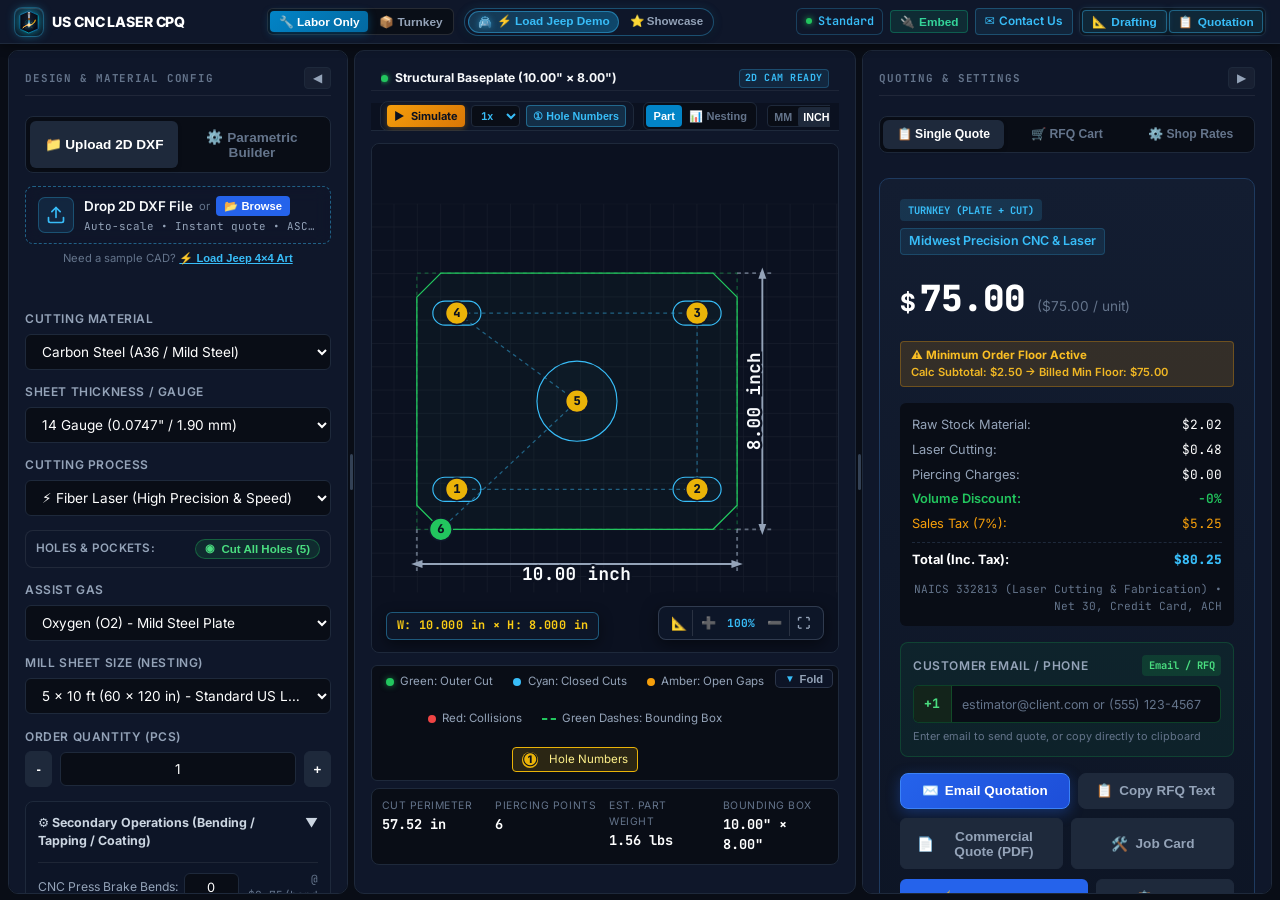
==== commit 28108aa2: "Deploy build: 2026-09-17 23:29:32" ====
--- a/index.html
+++ b/index.html
@@ -206,7 +206,7 @@
   <noscript>
     <link rel="stylesheet" href="https://fonts.googleapis.com/css2?family=Inter:wght@400;500;600;700;800&family=JetBrains+Mono:wght@500;600;700&display=swap" />
   </noscript>
-  <script type="module" crossorigin src="/assets/index-B9pX9eto.js"></script>
+  <script type="module" crossorigin src="/assets/index-CqPHXmgd.js"></script>
   <link rel="modulepreload" crossorigin href="/assets/auxiliary-3HlIIhEJ.js">
   <link rel="stylesheet" crossorigin href="/assets/index-CdoFIsND.css">
 </head>
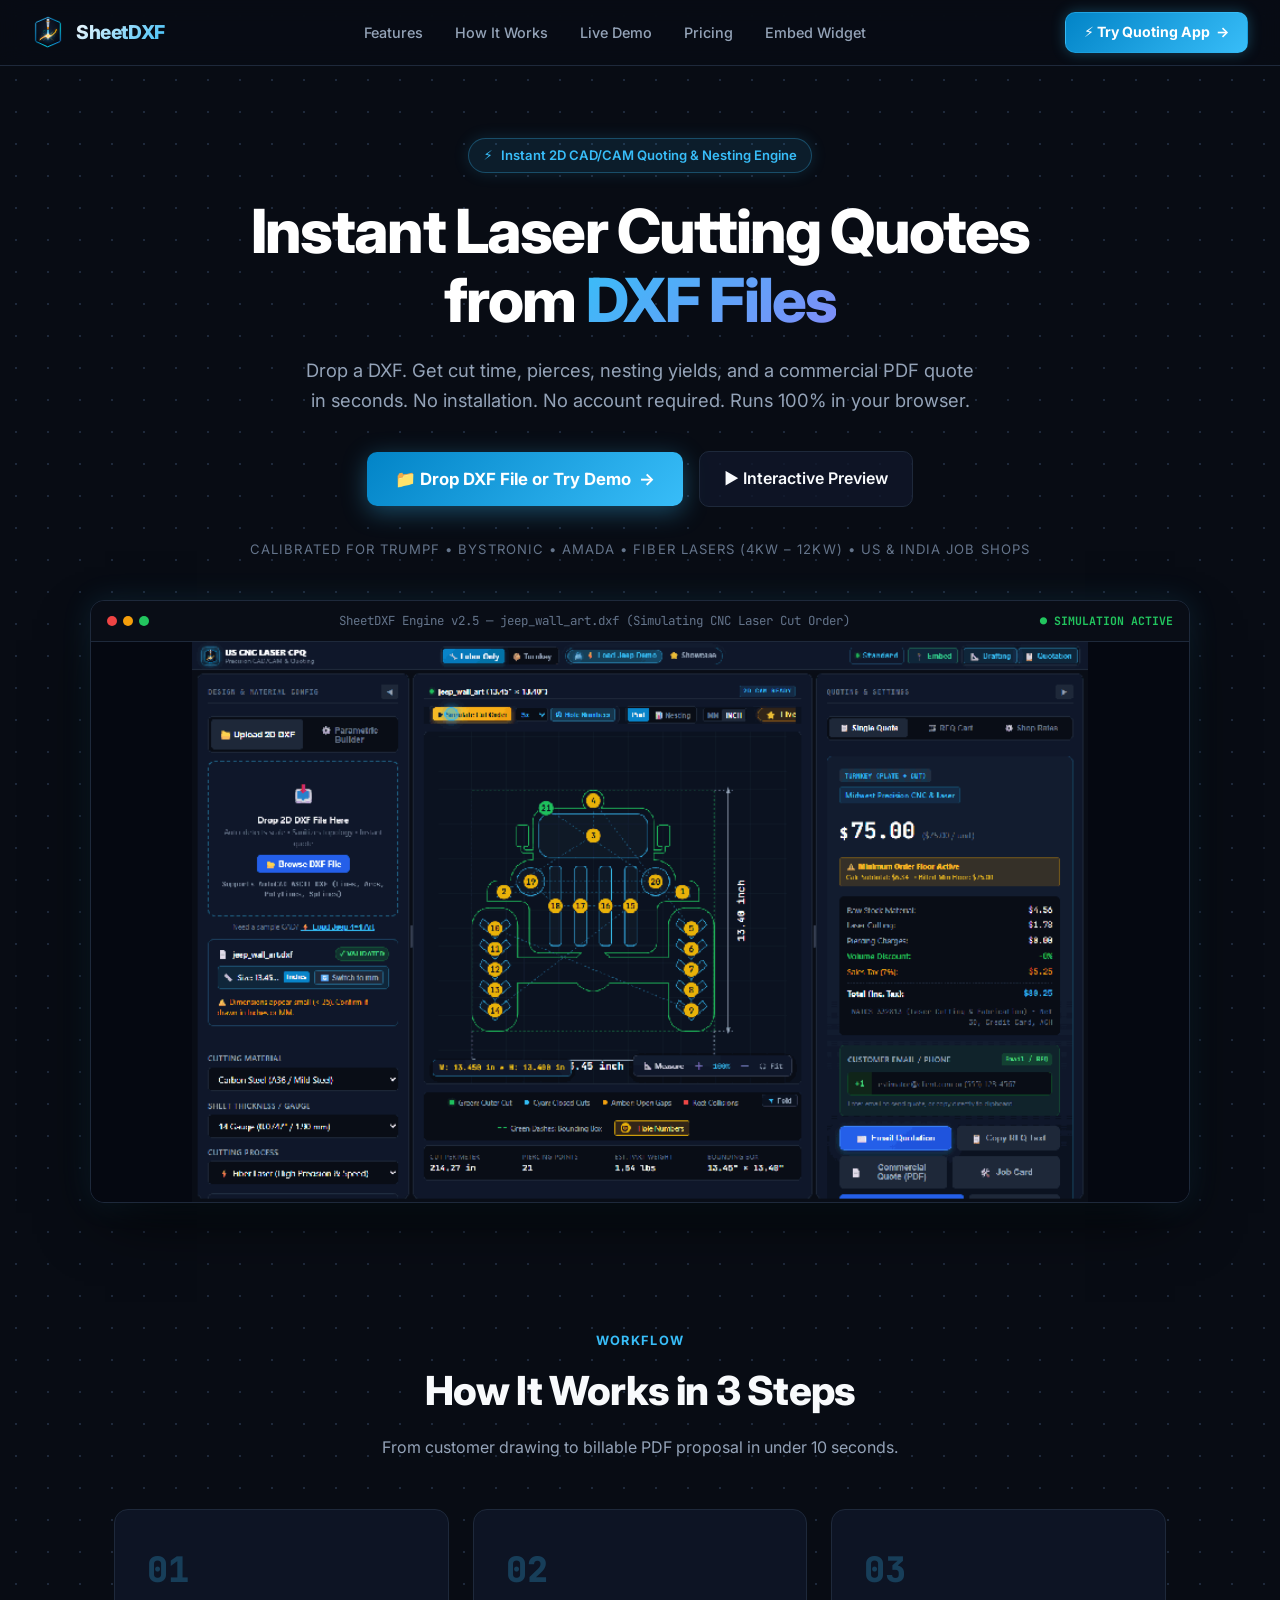
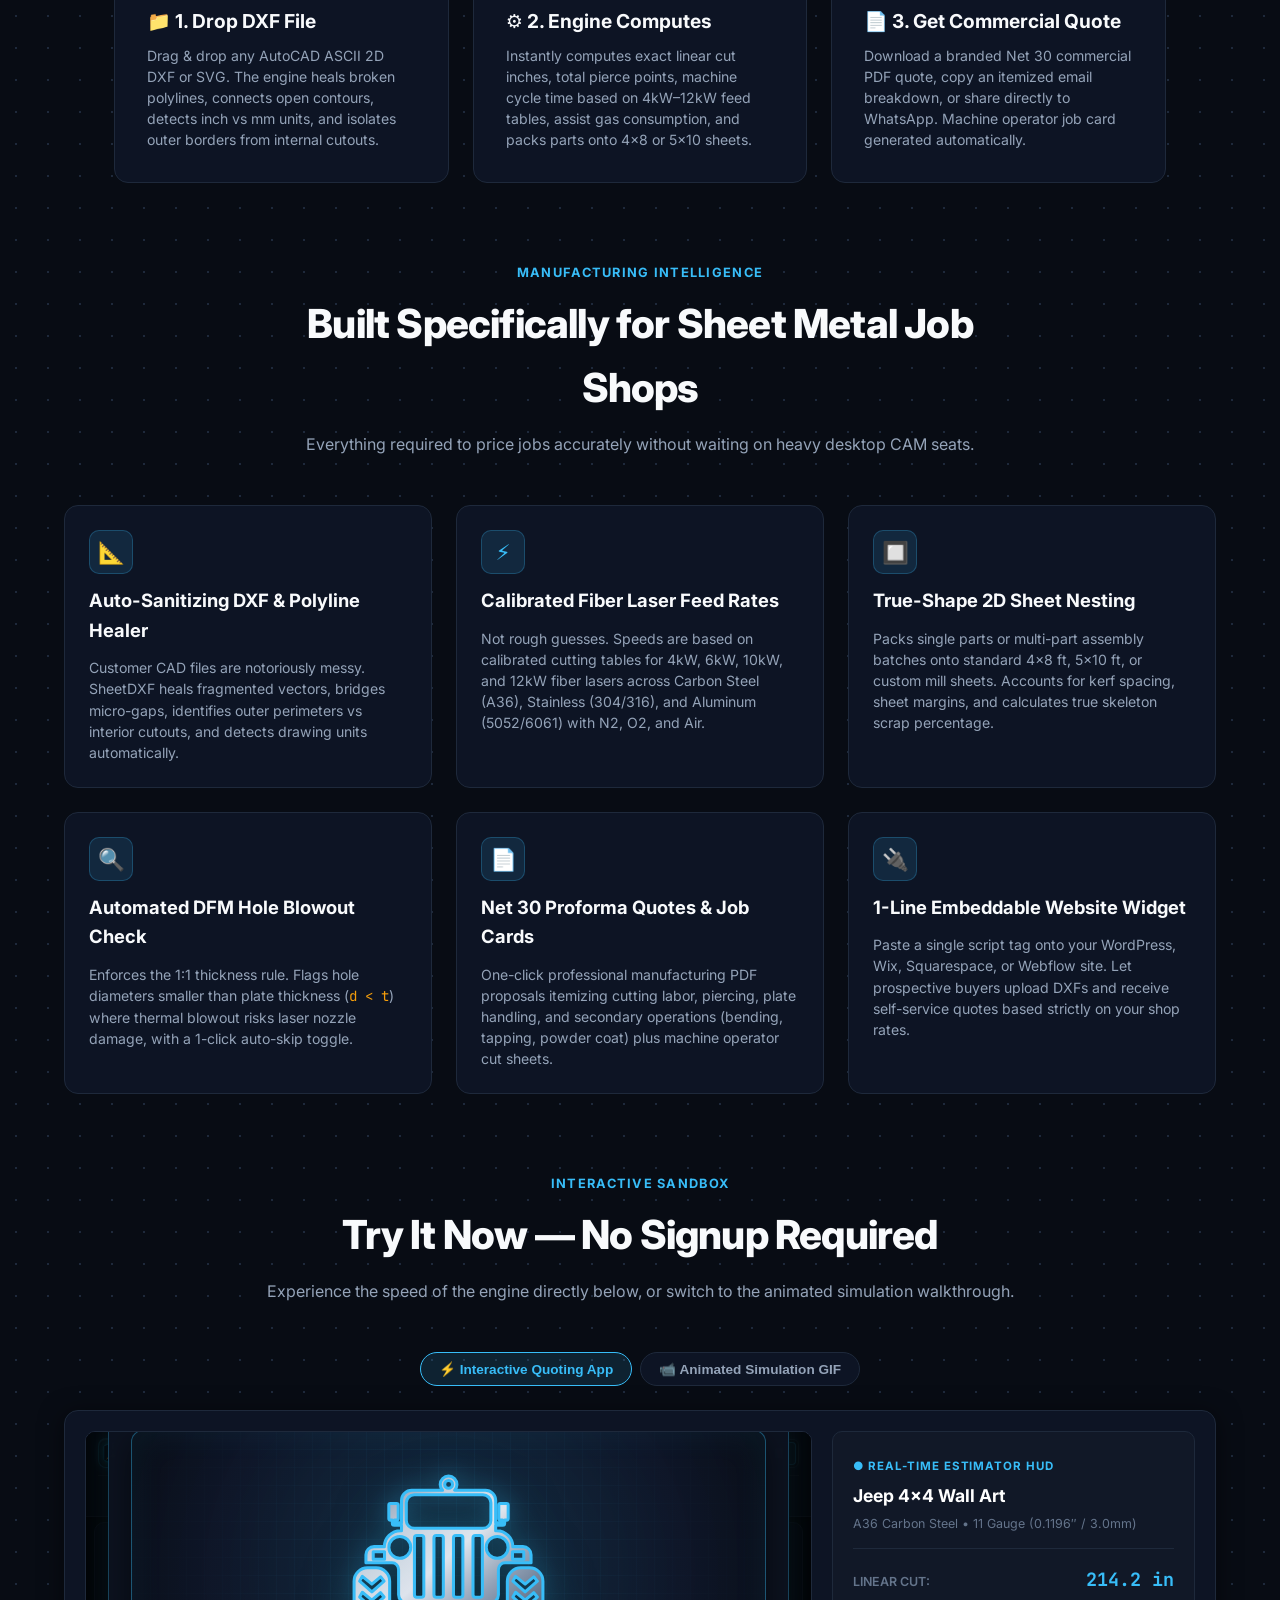
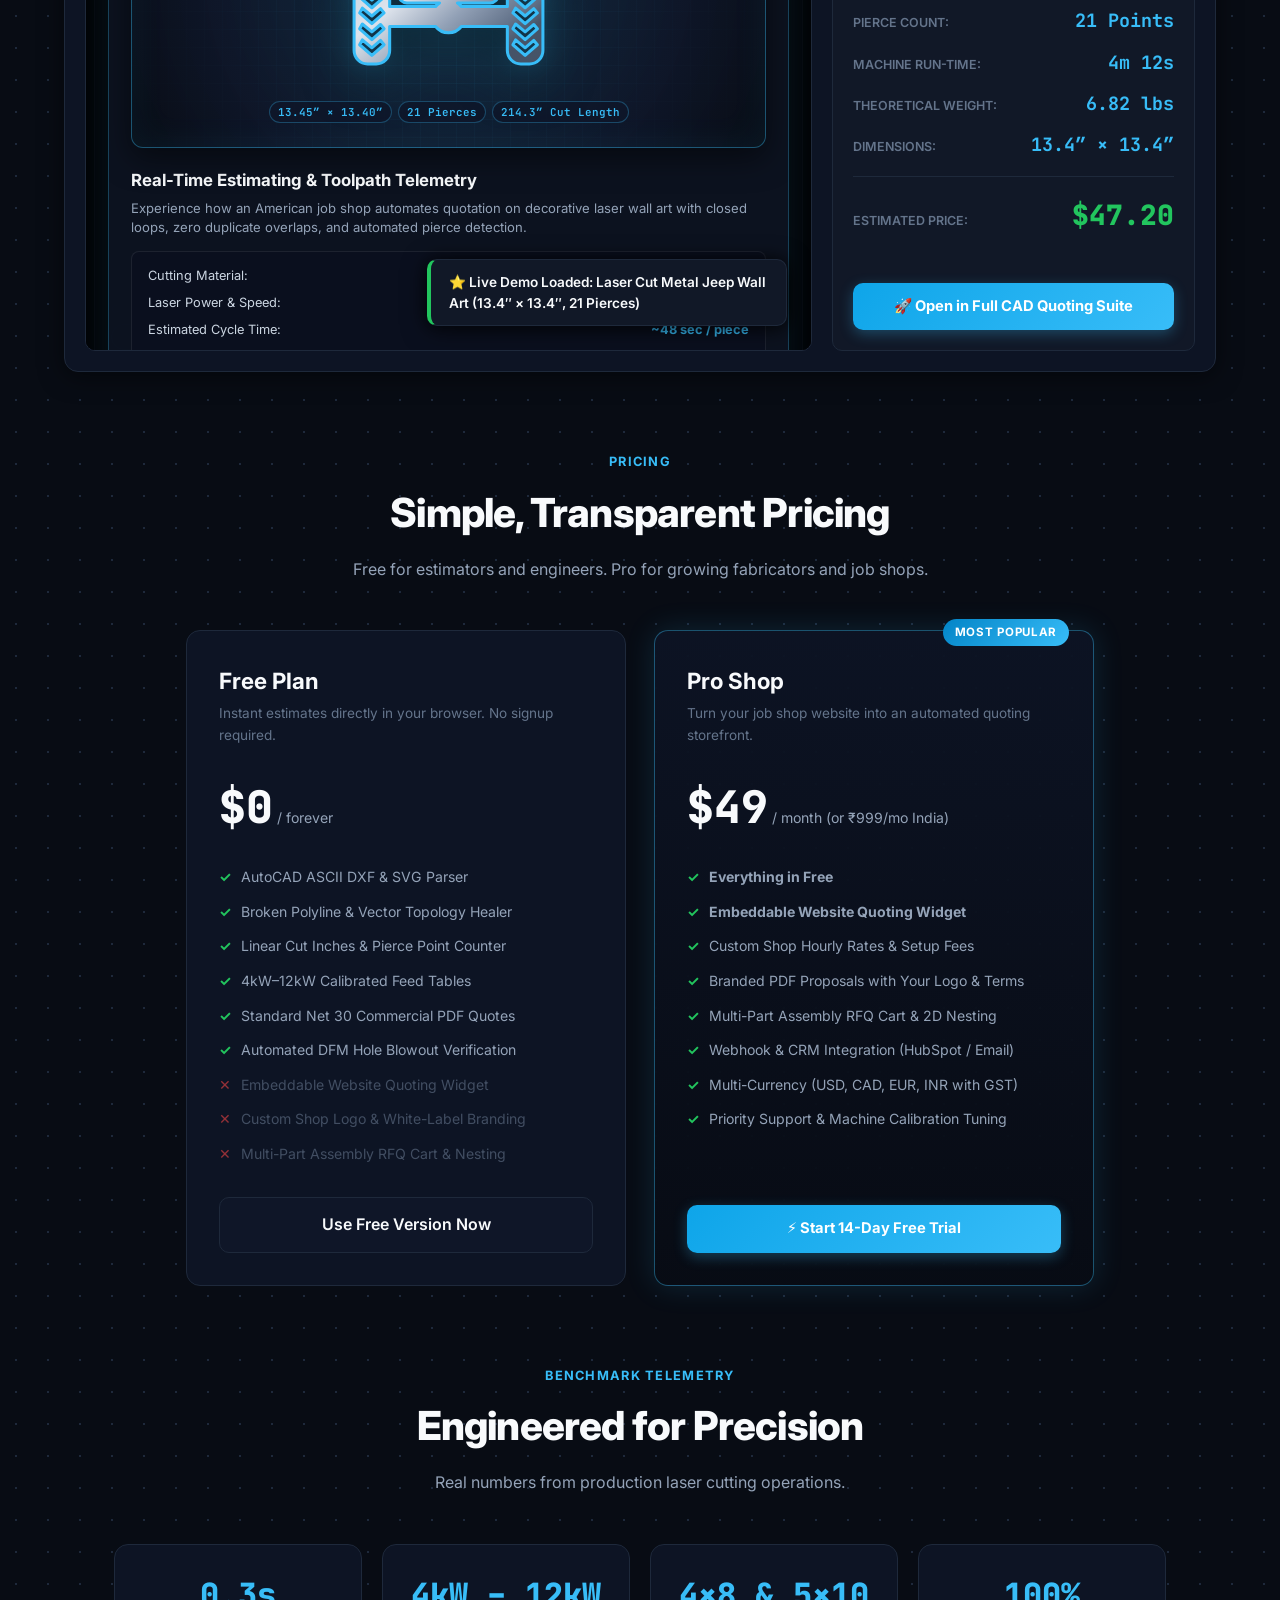
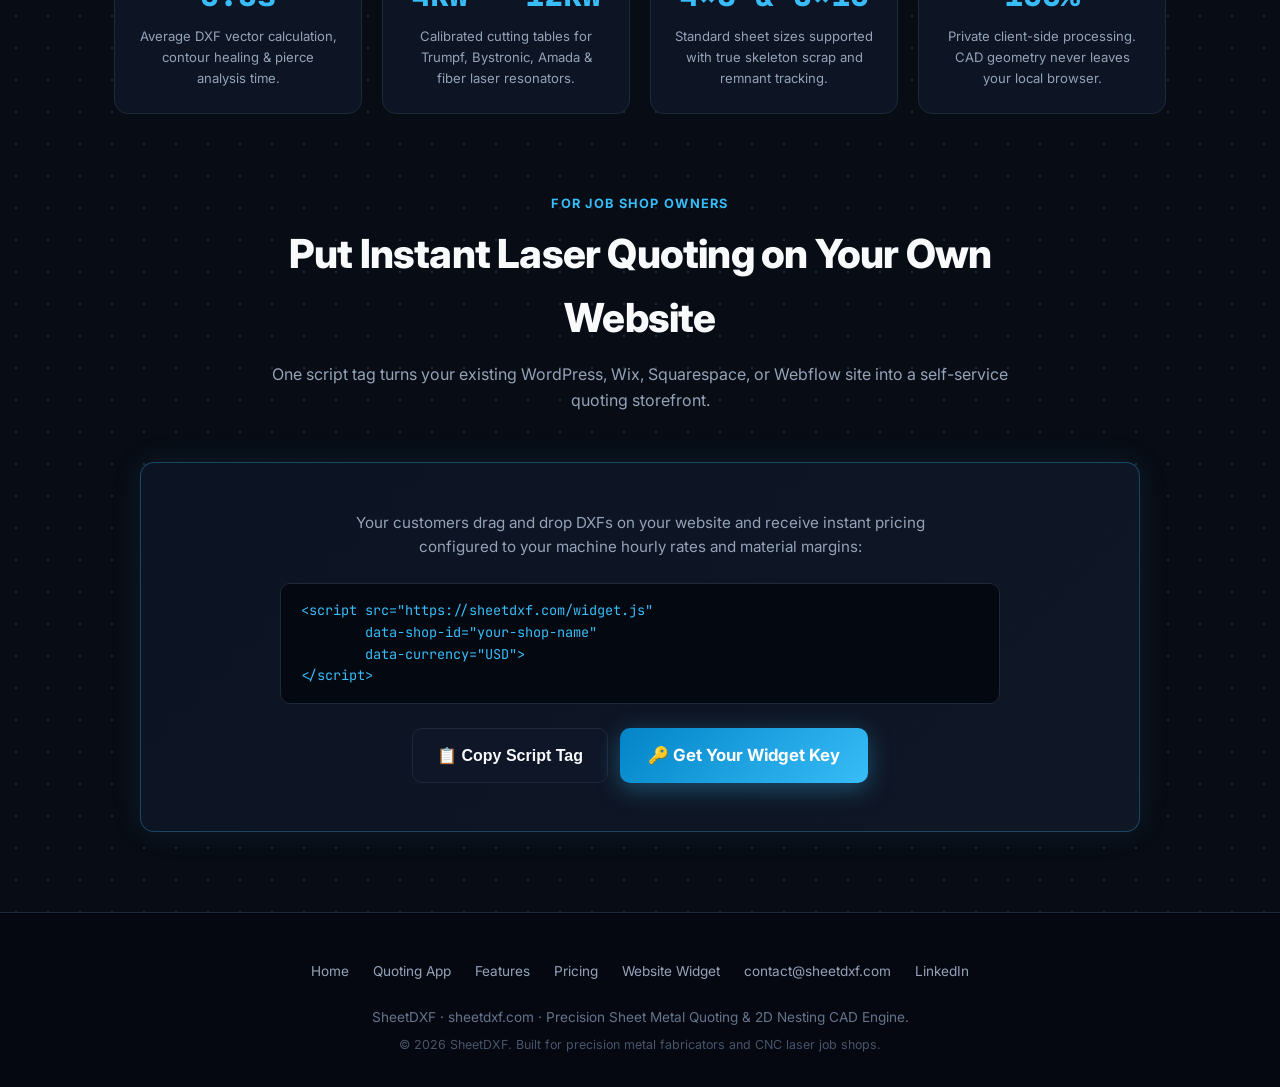
==== commit 3f54495f: "Deploy build: 2026-09-18 11:56:43" ====
--- a/index.html
+++ b/index.html
@@ -1,1906 +1,464 @@
 <!DOCTYPE html>
 <html lang="en">
-
 <head>
   <meta charset="UTF-8" />
-  <!-- CNC Laser CPQ Brand Favicons -->
+  <meta name="viewport" content="width=device-width, initial-scale=1.0" />
+  <title>SheetDXF — Instant Laser Cutting Quotes from DXF Files</title>
+  <meta name="description" content="Instant in-browser CNC laser cutting quoting software & 2D DXF nesting engine. Drop a DXF file to get cut inches, pierces, scrap yields, and generate instant PDF quotes." />
+  <link rel="canonical" href="https://sheetdxf.com/" />
   <link rel="icon" type="image/svg+xml" href="/favicon.svg" />
-  <link rel="icon" type="image/png" sizes="32x32" href="/favicon-32x32.png" />
-  <link rel="icon" type="image/png" sizes="16x16" href="/favicon-16x16.png" />
   <link rel="shortcut icon" href="/favicon.ico" />
-  <link rel="apple-touch-icon" sizes="180x180" href="/apple-touch-icon.png" />
-  <meta name="theme-color" content="#0b0f19" />
-  <meta name="viewport" content="width=device-width, initial-scale=1.0" />
-  <!-- Primary Search Engine & SEO Meta Tags -->
-  <title>SheetDXF | Free Online CNC Laser Cutting Quoting, DXF Nesting &amp; Estimating CAD Engine</title>
-  <meta name="description" content="Instant in-browser CNC laser cutting quoting software &amp; 2D DXF nesting engine for sheet metal fabricators and job shops. Calculate cut length, pierces, sheet scrap yields, and generate professional Net 30 quotes in 10s. Trumpf, Amada &amp; SigmaNEST CAM ready." />
-  <meta name="keywords" content="cnc laser quoting, sheet metal quoting software, dxf nesting online, laser cutting cost calculator, fiber laser quoting, dxf cut length calculator, sheet metal fabrication estimating, trumpf cam layer export, sigmanest dxf quote, laser cutting pierce rate, instant sheet metal quote, 2d cad nesting tool, free dxf quoting tool, job shop cpq software" />
-  <meta name="author" content="SheetDXF" />
-  <meta name="publisher" content="SheetDXF" />
-  <meta name="robots" content="index, follow, max-snippet:-1, max-image-preview:large, max-video-preview:-1" />
-  <meta name="googlebot" content="index, follow, max-snippet:-1, max-image-preview:large, max-video-preview:-1" />
-  <meta name="bingbot" content="index, follow, max-snippet:-1, max-image-preview:large, max-video-preview:-1" />
-  <link rel="canonical" href="https://sheetdxf.com/" />
-
-  <!-- Preload Demo CAD & Media Assets for Instant Zero-Wait Load -->
-  <link rel="preload" href="/demo/jeep_wall_art.dxf" as="fetch" crossorigin="anonymous" />
-  <link rel="preload" href="/demo/jeep_wall_art.svg" as="image" />
-
-  <!-- Open Graph / Facebook / LinkedIn / WhatsApp / Slack -->
-  <meta property="og:type" content="website" />
-  <meta property="og:site_name" content="SheetDXF" />
-  <meta property="og:url" content="https://sheetdxf.com/" />
-  <meta property="og:title" content="SheetDXF | Instant CNC Laser Cutting Quoting &amp; DXF Nesting Engine" />
-  <meta property="og:description" content="Calculate cut inches, pierces, sheet scrap yields, and generate instant laser cutting quotes from customer DXFs. Trumpf, Amada &amp; SigmaNEST ready." />
-  <meta property="og:image" content="https://sheetdxf.com/demo_jeep_play_thumbnail.png" />
-  <meta property="og:image:secure_url" content="https://sheetdxf.com/demo_jeep_play_thumbnail.png" />
-  <meta property="og:image:type" content="image/png" />
-  <meta property="og:image:width" content="1200" />
-  <meta property="og:image:height" content="630" />
-  <meta property="og:image:alt" content="SheetDXF CNC Laser Cutting Instant Estimator and DXF Nesting Engine" />
-  <meta property="og:locale" content="en_US" />
-
-  <!-- Twitter / X Cards -->
-  <meta name="twitter:card" content="summary_large_image" />
-  <meta name="twitter:title" content="SheetDXF | Free CNC Laser Cutting Quoting &amp; DXF Nesting Engine" />
-  <meta name="twitter:description" content="Instant in-browser DXF nesting, cut length, pierce cost calculator, and PDF quoting for sheet metal job shops. Free &amp; Trumpf / SigmaNEST ready." />
-  <meta name="twitter:image" content="https://sheetdxf.com/demo_jeep_play_thumbnail.png" />
-  <meta name="twitter:image:alt" content="SheetDXF Laser Cutting Quoting Platform" />
-
-  <!-- Mobile & Application Meta -->
-  <meta name="application-name" content="SheetDXF" />
-  <meta name="apple-mobile-web-app-title" content="SheetDXF" />
-  <meta name="apple-mobile-web-app-capable" content="yes" />
-  <meta name="apple-mobile-web-app-status-bar-style" content="black-translucent" />
-  <meta name="format-detection" content="telephone=no" />
-
-  <!-- LLM & Search Engine Structured Data (JSON-LD) -->
-  <script type="application/ld+json">
-  {
-    "@context": "https://schema.org",
-    "@graph": [
-      {
-        "@type": "WebApplication",
-        "@id": "https://sheetdxf.com/#webapp",
-        "name": "SheetDXF",
-        "alternateName": ["SheetDXF Quoting Engine", "SheetDXF CPQ", "SheetDXF Laser CAD/CAM"],
-        "url": "https://sheetdxf.com/",
-        "applicationCategory": "DesignApplication, BusinessApplication, ManufacturingApplication",
-        "operatingSystem": "All modern web browsers (Chrome, Edge, Firefox, Safari)",
-        "browserRequirements": "Requires JavaScript and HTML5 Canvas support",
-        "offers": {
-          "@type": "Offer",
-          "price": "0",
-          "priceCurrency": "USD",
-          "availability": "https://schema.org/InStock"
-        },
-        "description": "SheetDXF is a high-speed, browser-based CNC laser cutting quoting and 2D DXF nesting engine. Estimators, job shops, and fabricators upload customer DXF/DWG/SVG files to instantly compute cut length, pierce count, cutting machine cycle time, sheet yield, and generate professional Net 30 PDF quotations in seconds without heavyweight CAM software.",
-        "featureList": [
-          "Instant 2D DXF, DWG & SVG CAD file parsing and topology sanitization",
-          "Calculates linear cut length (inches & mm) and pierce count automatically",
-          "Calibrated fiber laser cutting feed rate tables (4kW, 6kW, 10kW, 12kW)",
-          "Automatic 2D sheet nesting on standard 4x8, 5x10, and custom metal sheets",
-          "True-shape offcut tracking and material scrap percentage calculation",
-          "Multi-material support: A36 Mild Steel, 304/316 Stainless Steel, 5052/6061 Aluminum, Brass, Copper",
-          "Assist gas cost modeling: Nitrogen (N2), Oxygen (O2), and High-Pressure Shop Air",
-          "Automated DFM check: detects undersized holes prone to thermal blowout on thick plate",
-          "Trumpf, Amada, Bystronic, and SigmaNEST standard CAM layer export (CUT_OUTER, CUT_INNER, MARK)",
-          "Built-in parametric shape generator for baseplates, ASME flanges, gussets, brackets, and discs",
-          "Instant professional Net 30 PDF proforma invoice and email RFQ formatting",
-          "Embeddable quoting widget for job shop websites (WordPress, Wix, Squarespace, Shopify)"
-        ],
-        "softwareVersion": "2.5.0",
-        "screenshot": "https://sheetdxf.com/demo_jeep_play_thumbnail.png",
-        "author": {
-          "@type": "Organization",
-          "@id": "https://sheetdxf.com/#organization",
-          "name": "SheetDXF",
-          "url": "https://sheetdxf.com/",
-          "logo": "https://sheetdxf.com/logo-mark.svg"
-        }
-      },
-      {
-        "@type": "Organization",
-        "@id": "https://sheetdxf.com/#organization",
-        "name": "SheetDXF",
-        "url": "https://sheetdxf.com/",
-        "logo": "https://sheetdxf.com/logo-mark.svg",
-        "sameAs": [
-          "https://www.linkedin.com/in/anilsingh09/"
-        ]
-      },
-      {
-        "@type": "FAQPage",
-        "@id": "https://sheetdxf.com/#faq",
-        "mainEntity": [
-          {
-            "@type": "Question",
-            "name": "What is SheetDXF?",
-            "acceptedAnswer": {
-              "@type": "Answer",
-              "text": "SheetDXF is a free, in-browser CNC laser cutting CPQ (Configure, Price, Quote) and 2D DXF nesting engine designed for metal job shops, laser cutting service providers, estimators, and fabricators. It allows users to drag and drop DXF files to instantly calculate cut inches, pierce counts, sheet utilization, and generate itemized manufacturing quotes in under 10 seconds without installing heavy CAM desktop software."
-            }
-          },
-          {
-            "@type": "Question",
-            "name": "How does SheetDXF calculate laser cutting costs from a DXF file?",
-            "acceptedAnswer": {
-              "@type": "Answer",
-              "text": "SheetDXF parses 2D AutoCAD ASCII DXF files (lines, arcs, polylines, splines), joins fragmented vectors into closed outer and inner contours, calculates exact linear cut length in inches or millimeters, and counts total pierces. It then pairs this geometry with calibrated fiber laser feed rate tables (IPM) based on laser power (4kW-12kW), material type (A36 Steel, Stainless Steel, Aluminum), thickness/gauge, assist gas (N2, O2, Air), and machine hourly rates to compute cycle time and pricing."
-            }
-          },
-          {
-            "@type": "Question",
-            "name": "Which CAM software and CNC laser controllers are supported?",
-            "acceptedAnswer": {
-              "@type": "Answer",
-              "text": "SheetDXF is compatible with leading CNC laser and CAM systems including Trumpf TruTops, SigmaNEST, Bystronic BySoft, Amada AP100/Dr.ABE, Cincinnati, and standard G-code post-processors. It formats and exports clean DXF layers matching standard industry conventions: CUT_OUTER (green), CUT_INNER (yellow), ETCH/MARK (cyan), and RAPID."
-            }
-          },
-          {
-            "@type": "Question",
-            "name": "Can SheetDXF nest multiple parts on 4x8 and 5x10 metal sheets?",
-            "acceptedAnswer": {
-              "@type": "Answer",
-              "text": "Yes. SheetDXF includes a high-speed 2D nesting engine that packs parts onto standard sheet sizes (such as 48\"x96\", 60\"x120\", 1250x2500mm, 1500x3000mm) or custom stock dimensions. It accounts for part margins, kerf spacing, sheet borders, and calculates sheet utilization percentage and usable offcut dimensions."
-            }
-          },
-          {
-            "@type": "Question",
-            "name": "Does SheetDXF check for laser cutting DFM risks like hole blowout?",
-            "acceptedAnswer": {
-              "@type": "Answer",
-              "text": "Yes. SheetDXF features automated Design For Manufacturability (DFM) verification. It checks the 1:1 rule of thumb (hole diameter vs material thickness). If a hole diameter is smaller than the plate thickness on thick steel, SheetDXF flags the blowout risk and allows the estimator to auto-skip cutting those holes so they can be drilled secondary."
-            }
-          },
-          {
-            "@type": "Question",
-            "name": "Can job shops embed SheetDXF on their custom website?",
-            "acceptedAnswer": {
-              "@type": "Answer",
-              "text": "Yes. SheetDXF offers a lightweight embeddable widget (widget.js) that can be embedded into any website (WordPress, Wix, Squarespace, Shopify, Webflow) with a single script tag, allowing job shops to offer instant self-service laser cutting quotes to their customers using their own custom shop rates and branding."
-            }
-          },
-          {
-            "@type": "Question",
-            "name": "Is SheetDXF free and is any installation or account registration needed?",
-            "acceptedAnswer": {
-              "@type": "Answer",
-              "text": "SheetDXF is 100% free to use directly in any modern web browser. No credit card, account registration, software installation, or plugin is required."
-            }
-          }
-        ]
-      },
-      {
-        "@type": "BreadcrumbList",
-        "@id": "https://sheetdxf.com/#breadcrumb",
-        "itemListElement": [
-          {
-            "@type": "ListItem",
-            "position": 1,
-            "name": "Home",
-            "item": "https://sheetdxf.com/"
-          },
-          {
-            "@type": "ListItem",
-            "position": 2,
-            "name": "DXF Laser Quoting Engine",
-            "item": "https://sheetdxf.com/#industrial"
-          },
-          {
-            "@type": "ListItem",
-            "position": 3,
-            "name": "Jeep Wall Art Demo",
-            "item": "https://sheetdxf.com/?demo=jeep"
-          }
-        ]
-      }
-    ]
-  }
-  </script>
+
+  <!-- Preload Assets for Immediate Impact -->
+  <link rel="preload" href="/demo_jeep_laser_cpq.gif" as="image" />
   <link rel="preload" href="/logo-mark.svg" as="image" type="image/svg+xml" />
+
+  <!-- Google Fonts -->
   <link rel="preconnect" href="https://fonts.googleapis.com" />
   <link rel="preconnect" href="https://fonts.gstatic.com" crossorigin />
-  <link rel="preload" href="https://fonts.googleapis.com/css2?family=Inter:wght@400;500;600;700;800&family=JetBrains+Mono:wght@500;600;700&display=swap" as="style" />
-  <link rel="stylesheet" href="https://fonts.googleapis.com/css2?family=Inter:wght@400;500;600;700;800&family=JetBrains+Mono:wght@500;600;700&display=swap" media="print" onload="this.media='all'" />
-  <noscript>
-    <link rel="stylesheet" href="https://fonts.googleapis.com/css2?family=Inter:wght@400;500;600;700;800&family=JetBrains+Mono:wght@500;600;700&display=swap" />
-  </noscript>
-  <script type="module" crossorigin src="/assets/index-CqPHXmgd.js"></script>
-  <link rel="modulepreload" crossorigin href="/assets/auxiliary-3HlIIhEJ.js">
-  <link rel="stylesheet" crossorigin href="/assets/index-CdoFIsND.css">
+  <link href="https://fonts.googleapis.com/css2?family=Inter:wght@400;500;600;700;800&family=JetBrains+Mono:wght@500;600;700;800&display=swap" rel="stylesheet" />
+  <link rel="stylesheet" crossorigin href="/assets/index-DkmehVWW.css">
 </head>
-
-<body>
-  <!-- Top Navigation Header -->
-  <header class="top-nav app-header">
-    <div class="nav-left header-left">
-      <div class="brand-logo" title="US CNC Laser CPQ &amp; Drafting Engine">
-        <div class="logo-icon-wrap">
-          <img src="/logo-mark.svg" alt="CNC Laser CPQ" class="brand-logo-img" />
+<body class="lp-body lp-grid-bg">
+
+  <!-- ========================================================================
+       TOP NAVIGATION BAR
+       ======================================================================== -->
+  <nav class="lp-nav">
+    <a href="/" class="lp-nav-brand" title="SheetDXF Quoting Engine">
+      <img src="/logo-mark.svg" alt="SheetDXF Logo" class="lp-brand-logo" />
+      <span class="lp-brand-name">SheetDXF</span>
+    </a>
+
+    <div class="lp-nav-links">
+      <a href="#features" class="lp-nav-link">Features</a>
+      <a href="#how-it-works" class="lp-nav-link">How It Works</a>
+      <a href="#demo" class="lp-nav-link">Live Demo</a>
+      <a href="#pricing" class="lp-nav-link">Pricing</a>
+      <a href="#widget" class="lp-nav-link">Embed Widget</a>
+    </div>
+
+    <div class="lp-nav-actions">
+      <a href="/app" class="lp-btn-cta" id="navBtnTryApp">
+        <span>⚡ Try Quoting App</span>
+        <span>→</span>
+      </a>
+    </div>
+  </nav>
+
+  <!-- ========================================================================
+       SECTION 1: HERO (Above the fold with live demo GIF)
+       ======================================================================== -->
+  <header class="lp-hero-section">
+    <div class="lp-badge-tag">
+      <span>⚡</span>
+      <span>Instant 2D CAD/CAM Quoting & Nesting Engine</span>
+    </div>
+
+    <h1 class="lp-hero-h1">
+      Instant Laser Cutting Quotes <br />
+      from <span class="gradient-text">DXF Files</span>
+    </h1>
+
+    <p class="lp-hero-p">
+      Drop a DXF. Get cut time, pierces, nesting yields, and a commercial PDF quote in seconds.
+      No installation. No account required. Runs 100% in your browser.
+    </p>
+
+    <div class="lp-hero-buttons">
+      <a href="/app?demo=jeep" class="lp-btn-primary" id="heroBtnDropDxf">
+        <span>📁 Drop DXF File or Try Demo</span>
+        <span>→</span>
+      </a>
+      <a href="#demo" class="lp-btn-secondary" id="heroBtnWatchDemo">
+        <span>▶ Interactive Preview</span>
+      </a>
+    </div>
+
+    <div class="lp-trust-bar">
+      Calibrated for Trumpf • Bystronic • Amada • Fiber Lasers (4kW – 12kW) • US & India Job Shops
+    </div>
+
+    <!-- Live Animated High-Tech Demonstration Console Window Frame -->
+    <div class="lp-showcase-frame">
+      <div class="lp-showcase-bar">
+        <div class="lp-window-dots">
+          <span class="lp-dot red"></span>
+          <span class="lp-dot yellow"></span>
+          <span class="lp-dot green"></span>
         </div>
-        <div class="brand-text">
-          <h1 class="brand-title" id="brandTitle">US CNC LASER CPQ</h1>
-          <span class="brand-subtitle" id="brandSubtitle">Precision CAD/CAM &amp; Quoting</span>
+        <div class="lp-showcase-title">SheetDXF Engine v2.5 — jeep_wall_art.dxf (Simulating CNC Laser Cut Order)</div>
+        <div style="font-family: var(--font-mono); font-size: 0.72rem; color: #22c55e; font-weight: 700;">● SIMULATION ACTIVE</div>
+      </div>
+      <div class="lp-showcase-body">
+        <img
+          src="/demo_jeep_laser_cpq.gif"
+          alt="SheetDXF Laser Cutting Quoting Simulation Demo"
+          class="lp-demo-gif-img"
+          loading="eager"
+        />
+      </div>
+    </div>
+  </header>
+
+  <!-- ========================================================================
+       SECTION 2: HOW IT WORKS (3 Simple Steps)
+       ======================================================================== -->
+  <section class="lp-section-header" id="how-it-works" style="margin-top: 5rem;">
+    <span class="lp-section-tag">Workflow</span>
+    <h2 class="lp-section-title">How It Works in 3 Steps</h2>
+    <p class="lp-section-desc">From customer drawing to billable PDF proposal in under 10 seconds.</p>
+  </section>
+
+  <div class="lp-steps-grid">
+    <div class="lp-step-card">
+      <div class="lp-step-num">01</div>
+      <h3 class="lp-step-card-title">📁 1. Drop DXF File</h3>
+      <p class="lp-step-card-desc">
+        Drag & drop any AutoCAD ASCII 2D DXF or SVG. The engine heals broken polylines, connects open contours, detects inch vs mm units, and isolates outer borders from internal cutouts.
+      </p>
+    </div>
+
+    <div class="lp-step-card">
+      <div class="lp-step-num">02</div>
+      <h3 class="lp-step-card-title">⚙️ 2. Engine Computes</h3>
+      <p class="lp-step-card-desc">
+        Instantly computes exact linear cut inches, total pierce points, machine cycle time based on 4kW–12kW feed tables, assist gas consumption, and packs parts onto 4×8 or 5×10 sheets.
+      </p>
+    </div>
+
+    <div class="lp-step-card">
+      <div class="lp-step-num">03</div>
+      <h3 class="lp-step-card-title">📄 3. Get Commercial Quote</h3>
+      <p class="lp-step-card-desc">
+        Download a branded Net 30 commercial PDF quote, copy an itemized email breakdown, or share directly to WhatsApp. Machine operator job card generated automatically.
+      </p>
+    </div>
+  </div>
+
+  <!-- ========================================================================
+       SECTION 3: DEEP APP FEATURES SHOWCASE
+       ======================================================================== -->
+  <section class="lp-section-header" id="features">
+    <span class="lp-section-tag">Manufacturing Intelligence</span>
+    <h2 class="lp-section-title">Built Specifically for Sheet Metal Job Shops</h2>
+    <p class="lp-section-desc">Everything required to price jobs accurately without waiting on heavy desktop CAM seats.</p>
+  </section>
+
+  <div class="lp-features-grid">
+    <!-- Feature 1 -->
+    <div class="lp-feature-card">
+      <div class="lp-feature-icon-badge">📐</div>
+      <h3 class="lp-feature-title">Auto-Sanitizing DXF & Polyline Healer</h3>
+      <p class="lp-feature-desc">
+        Customer CAD files are notoriously messy. SheetDXF heals fragmented vectors, bridges micro-gaps, identifies outer perimeters vs interior cutouts, and detects drawing units automatically.
+      </p>
+    </div>
+
+    <!-- Feature 2 -->
+    <div class="lp-feature-card">
+      <div class="lp-feature-icon-badge">⚡</div>
+      <h3 class="lp-feature-title">Calibrated Fiber Laser Feed Rates</h3>
+      <p class="lp-feature-desc">
+        Not rough guesses. Speeds are based on calibrated cutting tables for 4kW, 6kW, 10kW, and 12kW fiber lasers across Carbon Steel (A36), Stainless (304/316), and Aluminum (5052/6061) with N2, O2, and Air.
+      </p>
+    </div>
+
+    <!-- Feature 3 -->
+    <div class="lp-feature-card">
+      <div class="lp-feature-icon-badge">🔲</div>
+      <h3 class="lp-feature-title">True-Shape 2D Sheet Nesting</h3>
+      <p class="lp-feature-desc">
+        Packs single parts or multi-part assembly batches onto standard 4×8 ft, 5×10 ft, or custom mill sheets. Accounts for kerf spacing, sheet margins, and calculates true skeleton scrap percentage.
+      </p>
+    </div>
+
+    <!-- Feature 4 -->
+    <div class="lp-feature-card">
+      <div class="lp-feature-icon-badge">🔍</div>
+      <h3 class="lp-feature-title">Automated DFM Hole Blowout Check</h3>
+      <p class="lp-feature-desc">
+        Enforces the 1:1 thickness rule. Flags hole diameters smaller than plate thickness (<span style="font-family: var(--font-mono); color: var(--accent-amber);">d &lt; t</span>) where thermal blowout risks laser nozzle damage, with a 1-click auto-skip toggle.
+      </p>
+    </div>
+
+    <!-- Feature 5 -->
+    <div class="lp-feature-card">
+      <div class="lp-feature-icon-badge">📄</div>
+      <h3 class="lp-feature-title">Net 30 Proforma Quotes & Job Cards</h3>
+      <p class="lp-feature-desc">
+        One-click professional manufacturing PDF proposals itemizing cutting labor, piercing, plate handling, and secondary operations (bending, tapping, powder coat) plus machine operator cut sheets.
+      </p>
+    </div>
+
+    <!-- Feature 6 -->
+    <div class="lp-feature-card">
+      <div class="lp-feature-icon-badge">🔌</div>
+      <h3 class="lp-feature-title">1-Line Embeddable Website Widget</h3>
+      <p class="lp-feature-desc">
+        Paste a single script tag onto your WordPress, Wix, Squarespace, or Webflow site. Let prospective buyers upload DXFs and receive self-service quotes based strictly on your shop rates.
+      </p>
+    </div>
+  </div>
+
+  <!-- ========================================================================
+       SECTION 4: LIVE INTERACTIVE DEMO (Interactive Tool + Live Telemetry)
+       ======================================================================== -->
+  <section class="lp-section-header" id="demo">
+    <span class="lp-section-tag">Interactive Sandbox</span>
+    <h2 class="lp-section-title">Try It Now — No Signup Required</h2>
+    <p class="lp-section-desc">Experience the speed of the engine directly below, or switch to the animated simulation walkthrough.</p>
+  </section>
+
+  <div class="lp-interactive-demo-container">
+    <div class="lp-demo-tabs-bar">
+      <button type="button" class="lp-demo-tab-btn active" id="tabShowAppDemo">⚡ Interactive Quoting App</button>
+      <button type="button" class="lp-demo-tab-btn" id="tabShowGifDemo">📹 Animated Simulation GIF</button>
+    </div>
+
+    <div class="lp-interactive-split">
+      <div class="lp-interactive-iframe-wrap" id="demoDisplayContainer">
+        <iframe
+          src="/app?embed=true&demo=jeep"
+          title="SheetDXF Interactive Quoting App"
+          class="lp-interactive-iframe"
+          id="lpInteractiveIframe"
+          loading="lazy"
+        ></iframe>
+      </div>
+
+      <!-- Live HUD Telemetry Card -->
+      <div class="lp-live-hud-card">
+        <div>
+          <div class="lp-hud-card-header">
+            <span style="font-size: 0.72rem; font-weight: 700; color: var(--accent-blue); letter-spacing: 0.08em; text-transform: uppercase;">
+              ● REAL-TIME ESTIMATOR HUD
+            </span>
+            <h4 style="font-size: 1.1rem; font-weight: 700; color: #fff; margin-top: 4px;">Jeep 4×4 Wall Art</h4>
+            <span style="font-size: 0.78rem; color: var(--text-muted);">A36 Carbon Steel • 11 Gauge (0.1196″ / 3.0mm)</span>
+          </div>
+
+          <div class="lp-hud-metric-row">
+            <span class="lp-hud-label">Linear Cut:</span>
+            <span class="lp-hud-val">214.2 in</span>
+          </div>
+          <div class="lp-hud-metric-row">
+            <span class="lp-hud-label">Pierce Count:</span>
+            <span class="lp-hud-val">21 Points</span>
+          </div>
+          <div class="lp-hud-metric-row">
+            <span class="lp-hud-label">Machine Run-Time:</span>
+            <span class="lp-hud-val">4m 12s</span>
+          </div>
+          <div class="lp-hud-metric-row">
+            <span class="lp-hud-label">Theoretical Weight:</span>
+            <span class="lp-hud-val">6.82 lbs</span>
+          </div>
+          <div class="lp-hud-metric-row">
+            <span class="lp-hud-label">Dimensions:</span>
+            <span class="lp-hud-val">13.4″ × 13.4″</span>
+          </div>
+
+          <hr style="border: none; border-top: 1px solid var(--panel-border); margin: 16px 0;" />
+
+          <div class="lp-hud-metric-row">
+            <span class="lp-hud-label">Estimated Price:</span>
+            <span class="lp-hud-price-val">$47.20</span>
+          </div>
         </div>
-      </div>
-    </div>
-
-    <!-- Center Controls: Workspace Switcher & Quoting Modes -->
-    <div class="header-center" id="headerCenter">
-      <!-- Primary Workspace Switcher: Precision Industrial vs Architectural Studio (Hidden in US Default) -->
-      <div class="workspace-tab-switcher hidden" id="workspaceTabSwitcher" style="display: none;">
-        <button class="ws-tab-btn active" id="tabPrecisionIndustrial" data-ws="industrial"
-          title="Clean Precision CNC/Laser CAD/CAM (Baseplates, Flanges, Gussets, Brackets, DXFs)">
-          <span class="ws-tab-icon">⚙️</span>
-          <span class="ws-tab-text">Industrial CAD</span>
-        </button>
-        <button class="ws-tab-btn hidden" id="tabArchitecturalStudio" data-ws="architectural"
-          title="Architectural Gates, Fences, Decorative Panels & Backlighting" style="display: none;">
-          <span class="ws-tab-icon">🏛️</span>
-          <span class="ws-tab-text">Gate Studio</span>
-        </button>
-      </div>
-
-      <!-- Top Quoting Mode Pill Bar -->
-      <div class="quoting-mode-bar" id="quotingModeBar">
-        <button class="mode-pill active" id="modeJobWork" data-mode="job_work"
-          title="Labor Only (Customer supplies sheet; Quote by Cut Inches + Pierces)">
-          🔧 Labor Only
-        </button>
-        <button class="mode-pill" id="modeWithMaterial" data-mode="with_material"
-          title="Turnkey (Shop supplies sheet; Quote by Material + Cut Inches)">
-          📦 Turnkey
-        </button>
-        <button class="mode-pill" id="modeSqFtJali" data-mode="sqft_jali"
-          title="Architectural Panels & Screens quoted per sq.ft" style="display: none;">
-          🏛️ Arch Panels
-        </button>
-      </div>
-
-      <!-- Compact Live Demo Widget in Header (Space-Saving & Fast) -->
-      <div class="header-demo-pill" id="headerDemoWidget" title="Featured Laser Cut Jeep Wall Art Demo">
-        <button type="button" class="header-demo-load-btn" id="btnLoadJeepDemo"
-          title="⚡ 1-Click Load Laser Cut Metal Jeep Wall Art into CAD & Run Simulation">
-          <img src="/demo/jeep_wall_art.svg" alt="Jeep" class="header-demo-icon" />
-          <span class="header-demo-label">⚡ Load Jeep Demo</span>
-        </button>
-        <button type="button" class="header-demo-showcase-btn" id="btnOpenJeepShowcase"
-          title="Open Full Showcase (Blueprint PDF, 3D Finishes, DXF Download)">
-          ⭐ Showcase
-        </button>
-      </div>
-    </div>
-
-    <div class="nav-right header-right">
-      <!-- Currency & Region Switcher (Preserved for compatibility, hidden in UI) -->
-      <div class="currency-toggle" id="currencyToggleGroup" style="display: none !important;">
-        <button class="currency-btn" id="btnCurrencyINR" style="display: none !important;" title="INR">
-          INR
-        </button>
-        <button class="currency-btn active" id="btnCurrencyUSD" style="display: none !important;" title="USD">
-          USD
-        </button>
-      </div>
-
-      <div class="cam-preset-badge" id="navCamBadge"
-        title="Selected CAM Profile: Standard Machine Layers (CUT_OUTER / CUT_INNER)">
-        <span class="badge-dot"></span>
-        <span id="navCamName">Standard CAM</span>
-      </div>
-
-      <!-- Embed Widget Script Modal Launcher -->
-      <button class="nav-panel-btn embed-widget-nav-btn" id="btnOpenEmbedModal"
-        title="Get Embed Script for WordPress, Wix, Squarespace, Webflow">
-        <span class="panel-btn-icon">🔌</span>
-        <span class="panel-btn-label">Embed</span>
+
+        <div style="margin-top: 1.5rem;">
+          <a href="/app?demo=jeep" class="btn-primary-action" style="text-decoration: none;">
+            <span>🚀 Open in Full CAD Quoting Suite</span>
+          </a>
+        </div>
+      </div>
+    </div>
+  </div>
+
+  <!-- ========================================================================
+       SECTION 5: PRICING (Simple, Honest, Transparent)
+       ======================================================================== -->
+  <section class="lp-section-header" id="pricing">
+    <span class="lp-section-tag">Pricing</span>
+    <h2 class="lp-section-title">Simple, Transparent Pricing</h2>
+    <p class="lp-section-desc">Free for estimators and engineers. Pro for growing fabricators and job shops.</p>
+  </section>
+
+  <div class="lp-pricing-grid">
+    <!-- Free Tier -->
+    <div class="lp-pricing-card">
+      <h3 class="lp-pricing-title">Free Plan</h3>
+      <p class="lp-pricing-subtitle">Instant estimates directly in your browser. No signup required.</p>
+
+      <div class="lp-price-row">
+        <span class="lp-price-amount">$0</span>
+        <span class="lp-price-interval">/ forever</span>
+      </div>
+
+      <ul class="lp-pricing-features">
+        <li class="checked"><span>✓</span> AutoCAD ASCII DXF & SVG Parser</li>
+        <li class="checked"><span>✓</span> Broken Polyline & Vector Topology Healer</li>
+        <li class="checked"><span>✓</span> Linear Cut Inches & Pierce Point Counter</li>
+        <li class="checked"><span>✓</span> 4kW–12kW Calibrated Feed Tables</li>
+        <li class="checked"><span>✓</span> Standard Net 30 Commercial PDF Quotes</li>
+        <li class="checked"><span>✓</span> Automated DFM Hole Blowout Verification</li>
+        <li class="disabled"><span>✕</span> Embeddable Website Quoting Widget</li>
+        <li class="disabled"><span>✕</span> Custom Shop Logo & White-Label Branding</li>
+        <li class="disabled"><span>✕</span> Multi-Part Assembly RFQ Cart & Nesting</li>
+      </ul>
+
+      <a href="/app" class="lp-btn-secondary" style="justify-content: center; width: 100%;">
+        Use Free Version Now
+      </a>
+    </div>
+
+    <!-- Pro Shop Tier -->
+    <div class="lp-pricing-card pro-tier">
+      <div class="lp-pro-badge">Most Popular</div>
+      <h3 class="lp-pricing-title">Pro Shop</h3>
+      <p class="lp-pricing-subtitle">Turn your job shop website into an automated quoting storefront.</p>
+
+      <div class="lp-price-row">
+        <span class="lp-price-amount">$49</span>
+        <span class="lp-price-interval">/ month (or ₹999/mo India)</span>
+      </div>
+
+      <ul class="lp-pricing-features">
+        <li class="checked"><span>✓</span> <strong>Everything in Free</strong></li>
+        <li class="checked"><span>✓</span> <strong>Embeddable Website Quoting Widget</strong></li>
+        <li class="checked"><span>✓</span> Custom Shop Hourly Rates & Setup Fees</li>
+        <li class="checked"><span>✓</span> Branded PDF Proposals with Your Logo & Terms</li>
+        <li class="checked"><span>✓</span> Multi-Part Assembly RFQ Cart & 2D Nesting</li>
+        <li class="checked"><span>✓</span> Webhook & CRM Integration (HubSpot / Email)</li>
+        <li class="checked"><span>✓</span> Multi-Currency (USD, CAD, EUR, INR with GST)</li>
+        <li class="checked"><span>✓</span> Priority Support & Machine Calibration Tuning</li>
+      </ul>
+
+      <a href="/app?openEmbed=1" class="btn-primary-action" style="text-decoration: none; justify-content: center;">
+        <span>⚡ Start 14-Day Free Trial</span>
+      </a>
+    </div>
+  </div>
+
+  <!-- ========================================================================
+       SECTION 6: SOCIAL PROOF / CREDIBILITY NUMBERS
+       ======================================================================== -->
+  <section class="lp-section-header">
+    <span class="lp-section-tag">Benchmark Telemetry</span>
+    <h2 class="lp-section-title">Engineered for Precision</h2>
+    <p class="lp-section-desc">Real numbers from production laser cutting operations.</p>
+  </section>
+
+  <div class="lp-credibility-grid">
+    <div class="lp-credibility-card">
+      <div class="lp-credibility-stat">0.3s</div>
+      <p class="lp-credibility-desc">Average DXF vector calculation, contour healing & pierce analysis time.</p>
+    </div>
+
+    <div class="lp-credibility-card">
+      <div class="lp-credibility-stat">4kW – 12kW</div>
+      <p class="lp-credibility-desc">Calibrated cutting tables for Trumpf, Bystronic, Amada & fiber laser resonators.</p>
+    </div>
+
+    <div class="lp-credibility-card">
+      <div class="lp-credibility-stat">4×8 & 5×10</div>
+      <p class="lp-credibility-desc">Standard sheet sizes supported with true skeleton scrap and remnant tracking.</p>
+    </div>
+
+    <div class="lp-credibility-card">
+      <div class="lp-credibility-stat">100%</div>
+      <p class="lp-credibility-desc">Private client-side processing. CAD geometry never leaves your local browser.</p>
+    </div>
+  </div>
+
+  <!-- ========================================================================
+       SECTION 7: EMBED WIDGET CTA (B2B Play)
+       ======================================================================== -->
+  <section class="lp-section-header" id="widget">
+    <span class="lp-section-tag">For Job Shop Owners</span>
+    <h2 class="lp-section-title">Put Instant Laser Quoting on Your Own Website</h2>
+    <p class="lp-section-desc">One script tag turns your existing WordPress, Wix, Squarespace, or Webflow site into a self-service quoting storefront.</p>
+  </section>
+
+  <div class="lp-embed-cta-box">
+    <p style="color: var(--text-secondary); max-width: 600px; margin: 0 auto; font-size: 0.95rem;">
+      Your customers drag and drop DXFs on your website and receive instant pricing configured to your machine hourly rates and material margins:
+    </p>
+
+    <div class="lp-embed-code-block" id="sampleEmbedCode">
+      &lt;script src="https://sheetdxf.com/widget.js"<br />
+      &nbsp;&nbsp;&nbsp;&nbsp;&nbsp;&nbsp;&nbsp;&nbsp;data-shop-id="your-shop-name"<br />
+      &nbsp;&nbsp;&nbsp;&nbsp;&nbsp;&nbsp;&nbsp;&nbsp;data-currency="USD"&gt;<br />
+      &lt;/script&gt;
+    </div>
+
+    <div style="display: flex; gap: 12px; justify-content: center; flex-wrap: wrap;">
+      <button type="button" class="lp-btn-secondary" id="btnCopyLandingSnippet">
+        📋 Copy Script Tag
       </button>
-
-      <!-- Contact Us Link -->
-      <a href="mailto:contact@sheetdxf.com" class="nav-panel-btn nav-contact-btn" id="navContactLink"
-        title="Email Support: contact@sheetdxf.com">
-        <span class="panel-btn-icon">✉️</span>
-        <span class="panel-btn-label">Contact Us</span>
-      </a>
-
-      <!-- Workspace Panel Toggles -->
-      <div class="panel-toggles-group" id="panelTogglesGroup">
-        <button class="nav-panel-btn active" id="btnToggleLeftPanel" title="Toggle Drafting Panel (Alt+1)">
-          <span class="panel-btn-icon">📐</span>
-          <span class="panel-btn-label">Drafting</span>
-        </button>
-        <button class="nav-panel-btn active" id="btnToggleRightPanel" title="Toggle Quotation & CAM (Alt+2)">
-          <span class="panel-btn-icon">📋</span>
-          <span class="panel-btn-label">Quotation</span>
-        </button>
-      </div>
-    </div>
-  </header>
-
-  <!-- Main Workspace Splitter Container -->
-  <main class="main-layout app-workspace" id="appWorkspace">
-    <!-- Crawler & LLM-Friendly Semantic SEO Knowledge Block (Accessible to Search Bots, AI Crawlers and Screen Readers) -->
-    <article class="sr-only" id="seoKnowledgeOverview" aria-label="SheetDXF CNC Laser Cutting Quoting &amp; Nesting Engine Overview">
-      <h2>Free Online CNC Laser Cutting Quoting Software &amp; 2D DXF Nesting Engine</h2>
-      <p>
-        SheetDXF is a high-speed in-browser CAD/CAM quoting and nesting platform for precision sheet metal job shops,
-        estimators, and laser cutting fabricators. Drop customer 2D DXF files to automatically calculate linear cut inches,
-        pierce count, machine run-time, sheet scrap yields, and generate professional Net 30 manufacturing estimates in under 10 seconds.
-      </p>
-      <h3>Core Manufacturing &amp; Estimating Features</h3>
-      <ul>
-        <li><strong>Auto-Sanitizing DXF Parser:</strong> Parses AutoCAD ASCII DXF files, detects units (Inches / Millimeters), connects fragmented geometry, and classifies outer perimeters vs interior cutouts.</li>
-        <li><strong>Calibrated Fiber Laser Feed Rates:</strong> Calibrated cutting speeds (IPM) for 4kW, 6kW, 10kW, and 12kW fiber lasers across A36 Carbon Steel, 304/316 Stainless Steel, and 5052/6061 Aluminum.</li>
-        <li><strong>2D Sheet Auto-Nesting:</strong> Efficient nesting algorithms pack single or multiple parts onto standard 4x8 ft (48x96 in), 5x10 ft (60x120 in), and custom sheet dimensions with offcut tracking.</li>
-        <li><strong>DFM Hole Blowout Detection:</strong> Identifies undersized holes where diameter is less than material thickness to prevent thermal blowout on thick plate.</li>
-        <li><strong>Trumpf, Amada &amp; SigmaNEST CAM Ready:</strong> Exports clean CAD layers conforming to standard CAM conventions: CUT_OUTER, CUT_INNER, and MARK.</li>
-        <li><strong>Parametric Shape Drafter:</strong> Instant parametric CAD builder for baseplates, pipe flanges, gussets, brackets, and decorative panels without needing CAD software.</li>
-        <li><strong>Instant Net 30 Commercial PDF Quotes:</strong> One-click professional manufacturing quotation generation with itemized labor, material, piercing, and assist gas breakdown.</li>
-      </ul>
-    </article>
-
-    <!-- Left: Parametric Controls & Material Selection Drawer -->
-    <section class="panel panel-left" id="panelLeft">
-      <div class="panel-header-bar">
-        <span class="panel-header-title">DESIGN & MATERIAL CONFIG</span>
-        <button id="collapseLeftBtn" class="collapse-icon-btn" title="Collapse Panel (Alt+1)">
-          ◀
-        </button>
-      </div>
-
-      <!-- Input Mode Tabs (Option A: Upload 2D DXF is Primary Default) -->
-      <div class="tab-group">
-        <button class="tab-btn active" id="tabUpload">📁 Upload 2D DXF</button>
-        <button class="tab-btn" id="tabParametric">⚙️ Parametric Builder</button>
-      </div>
-
-      <!-- Upload DXF Section (Default Landing Mode) -->
-      <div id="uploadContainer" class="config-section">
-        <div class="upload-dropzone" id="dropzone" title="Click or Drag DXF file here">
-          <div class="dropzone-compact-inner">
-            <div class="upload-icon-badge">
-              <svg width="20" height="20" viewBox="0 0 24 24" fill="none" stroke="currentColor" stroke-width="2" stroke-linecap="round" stroke-linejoin="round">
-                <path d="M21 15v4a2 2 0 0 1-2 2H5a2 2 0 0 1-2-2v-4"></path>
-                <polyline points="17 8 12 3 7 8"></polyline>
-                <line x1="12" y1="3" x2="12" y2="15"></line>
-              </svg>
-            </div>
-            <div class="upload-text-group">
-              <div class="upload-main-line">
-                <span class="upload-title">Drop 2D DXF File</span>
-                <span class="upload-or">or</span>
-                <button type="button" class="btn btn-xs btn-primary upload-browse-pill" id="btnBrowseDxf" style="pointer-events: none;">
-                  📂 Browse
-                </button>
-              </div>
-              <div class="upload-sub" title="AutoCAD ASCII DXF: Lines, Arcs, Polylines, Splines">Auto-scale • Instant quote • ASCII DXF</div>
-            </div>
-          </div>
-          <input type="file" id="dxfFileInput" accept=".dxf" class="file-input-hidden" />
-        </div>
-
-        <!-- Ultra-compact sample hint (Zero space consumed) -->
-        <div class="dropzone-sample-hint" style="margin-top: 0.35rem; font-size: 0.7rem; color: #64748b; text-align: center;">
-          Need a sample CAD? <button type="button" id="linkLoadSampleJeep" class="btn-link" style="background: none; border: none; color: #38bdf8; text-decoration: underline; font-size: 0.7rem; cursor: pointer; padding: 0; font-weight: 600;">⚡ Load Jeep 4×4 Art</button>
-        </div>
-
-        <div id="uploadFileInfo" class="file-info hidden">
-          <div class="file-info-header">
-            <div style="display: flex; align-items: center; gap: 6px; min-width: 0; flex: 1;">
-              <span style="font-size: 0.85rem; flex-shrink: 0;">📄</span>
-              <span class="file-name" id="loadedFileName" title="">filename.dxf</span>
-            </div>
-            <span class="file-status">✓ Validated</span>
-          </div>
-          <!-- DXF Unit Verification & Switcher Bar -->
-          <div id="dxfUnitConfirmBar" class="dxf-unit-bar">
-            <div style="display: flex; align-items: center; gap: 6px; min-width: 0; flex: 1;">
-              <span style="flex-shrink: 0;">📏</span>
-              <span id="dxfDetectedDims"
-                style="color: #f1f5f9; font-weight: 600; font-size: 0.76rem; white-space: nowrap; overflow: hidden; text-overflow: ellipsis;">Size:
-                0.00" × 0.00"</span>
-              <span id="dxfUnitBadge"
-                style="background: #0284c7; color: #fff; padding: 1px 5px; border-radius: 3px; font-size: 0.66rem; font-weight: 700; flex-shrink: 0;">Inches</span>
-            </div>
-            <button type="button" id="btnToggleDxfUnits" class="btn btn-xs btn-secondary"
-              style="font-size: 0.72rem; padding: 3px 8px; flex-shrink: 0; border-color: rgba(56,189,248,0.4); white-space: nowrap;"
-              title="Switch DXF interpretation between Inches and Millimeters">
-              🔄 Switch to mm
-            </button>
-          </div>
-          <div id="dxfSmallDimWarning" class="dxf-dim-warning hidden"
-            style="font-size: 0.74rem; color: #f59e0b; margin-top: 4px;">
-            ⚠️ Dimensions appear small (&lt; 25). Confirm if drawn in Inches or MM.
-          </div>
-
-          <!-- Multi-Part DXF Intake Cards Section (ToolpathCloud Style) -->
-          <div id="dxfPartsSection" class="dxf-parts-section hidden" style="margin-top: 0.75rem;">
-            <div class="dxf-parts-header">
-              <span class="dxf-parts-title">PARTS IN DXF (<span id="dxfPartsCount">1</span>)</span>
-              <span class="dxf-parts-hint">Click part to view</span>
-            </div>
-            <div id="dxfPartsList" class="dxf-parts-list"></div>
-            <button type="button" id="btnAddAllPartsToCart" class="btn btn-sm btn-primary"
-              style="width: 100%; margin-top: 0.5rem; font-size: 0.78rem;">
-              ⚡ Add All Parts to Nesting Sheet / RFQ
-            </button>
-          </div>
-        </div>
-      </div>
-
-      <!-- Parametric Generator Section (Fast Standard CAD Builder) -->
-      <div id="parametricContainer" class="config-section hidden">
-        <!-- Part Type Selector -->
-        <div class="form-group">
-          <label class="form-label">Part Geometry Family</label>
-          <div class="shape-selector">
-            <button class="shape-btn active" data-shape="baseplate">Baseplate</button>
-            <button class="shape-btn" data-shape="flange">Flange (ASME/ANSI)</button>
-            <button class="shape-btn" data-shape="gusset">Gusset (Snipe)</button>
-            <button class="shape-btn" data-shape="jali">CNC Panels/Gates</button>
-            <button class="shape-btn" data-shape="bracket">Bracket</button>
-            <button class="shape-btn" data-shape="disc">Disc</button>
-          </div>
-        </div>
-
-        <!-- Dynamic Parameter Controls Container -->
-        <div id="dynamicControls" class="dynamic-controls"></div>
-      </div>
-
-      <hr class="divider" />
-
-      <!-- Material, Assist Gas & Sheet Selection -->
-      <div class="config-section">
-        <div class="form-group">
-          <label class="form-label" for="materialSelect">Cutting Material</label>
-          <select id="materialSelect" class="form-select"></select>
-        </div>
-
-        <div class="form-group">
-          <label class="form-label" for="gaugeSelect">Sheet Thickness / Gauge</label>
-          <select id="gaugeSelect" class="form-select"></select>
-        </div>
-
-        <!-- Cutting Process Selector (Fiber Laser / Waterjet / HD Plasma) -->
-        <div class="form-group" id="cuttingProcessGroup">
-          <label class="form-label" for="cuttingProcessSelect">Cutting Process</label>
-          <select id="cuttingProcessSelect" class="form-select">
-            <option value="laser" selected>⚡ Fiber Laser (High Precision &amp; Speed)</option>
-            <option value="waterjet">💧 Waterjet (Cold Cut • Zero HAZ • Heavy Plate)</option>
-            <option value="plasma">🔥 HD Plasma (Heavy Structural Plate)</option>
-          </select>
-        </div>
-
-        <!-- Hole Cutting & DFM Auto-Deselection Box (ToolpathCloud Style) -->
-        <div class="form-group" id="holeSelectionBox" style="display: none;">
-          <div class="hole-selection-card">
-            <div class="hole-selection-header">
-              <span class="hole-selection-title">Holes &amp; Pockets:</span>
-              <button type="button" class="hole-toggle-pill" id="btnToggleHoleCut"
-                title="Toggle between cutting all holes vs skipping undersized">
-                <span class="hole-pill-icon">◉</span>
-                <span id="holeToggleLabel">Cut All Holes</span>
-              </button>
-            </div>
-            <div id="holeAutoSkipNotice" class="hole-skip-notice hidden">
-              ⚠️ <span id="holeSkipCountText">0 holes</span> smaller than plate thickness (<span
-                id="holeSkipThickText">0 mm</span>) auto-skipped to prevent blowout.
-            </div>
-          </div>
-        </div>
-
-        <!-- Assist Gas Selector -->
-        <div class="form-group">
-          <label class="form-label" for="assistGasSelect">Assist Gas</label>
-          <select id="assistGasSelect" class="form-select">
-            <option value="air">Compressed Air (16–20 Bar) - Most Economical</option>
-            <option value="oxygen">Oxygen (O2) - Mild Steel Plate</option>
-            <option value="nitrogen">Nitrogen (N2) - High-Pressure Clean Edge</option>
-          </select>
-        </div>
-
-        <!-- Standard Sheet Size for Nesting -->
-        <div class="form-group">
-          <label class="form-label" for="sheetSizeSelect">Mill Sheet Size (Nesting)</label>
-          <select id="sheetSizeSelect" class="form-select">
-            <option value="sheet_8x4">8 × 4 ft (48 × 96 in / 2500 × 1250 mm) - Standard Industrial Sheet</option>
-            <option value="sheet_10x5">10 × 5 ft (3000 × 1500 mm) - Standard Laser Bed</option>
-            <option value="sheet_20x5">20 × 5 ft (6000 × 1500 mm) - Heavy Plate</option>
-            <option value="sheet_small">4 × 4 ft (1250 × 1250 mm) - Half Offcut Sheet</option>
-          </select>
-        </div>
-
-        <div class="form-group">
-          <label class="form-label" for="partQuantity">Order Quantity (pcs)</label>
-          <div class="qty-control">
-            <button class="qty-btn" id="qtyMinus">-</button>
-            <input type="number" id="partQuantity" class="form-input text-center" value="1" min="1" max="5000" />
-            <button class="qty-btn" id="qtyPlus">+</button>
-          </div>
-        </div>
-
-        <!-- Secondary Value-Add Operations Accordion -->
-        <div class="secondary-ops-box">
-          <div class="secondary-title" id="toggleSecOpsBtn"
-            style="cursor: pointer; display: flex; justify-content: space-between;">
-            <span>⚙️ Secondary Operations (Bending / Tapping / Coating)</span>
-            <span id="secOpsChevron">▼</span>
-          </div>
-          <div id="secOpsContent" class="secondary-content">
-            <div class="sec-row">
-              <label>CNC Press Brake Bends:</label>
-              <input type="number" id="secBendsCount" class="form-input text-center sec-input" value="0" min="0"
-                max="20" />
-              <span class="sec-rate-hint">@ $0.75/bend</span>
-            </div>
-            <div class="sec-row">
-              <label>Tapped Thread Holes:</label>
-              <input type="number" id="secTapsCount" class="form-input text-center sec-input" value="0" min="0"
-                max="50" />
-              <span class="sec-rate-hint">@ $1.25/hole</span>
-            </div>
-            <div class="sec-row">
-              <label>Edge Deburring & Grinding:</label>
-              <input type="checkbox" id="secDeburringCheck" class="form-checkbox" />
-              <span class="sec-rate-hint">@ $0.15/lb</span>
-            </div>
-            <div class="sec-row">
-              <label>Surface Treatment:</label>
-              <select id="secSurfaceFinish" class="form-select sec-select">
-                <option value="none">None (Raw Cut Edge)</option>
-                <option value="primer">Zinc-Rich Primer ($0.45/sq.ft)</option>
-                <option value="powder_coating">Polyester Powder Coating ($1.20/sq.ft)</option>
-                <option value="galvanizing">Hot-Dip Galvanizing ($0.65/lb)</option>
-              </select>
-            </div>
-          </div>
-        </div>
-
-        <!-- Add to RFQ Project Cart Action -->
-        <div class="cart-add-wrapper" style="margin-top: 1.25rem;">
-          <button id="addToCartBtn" class="btn btn-primary btn-lg"
-            style="width: 100%; background: linear-gradient(135deg, #10b981, #059669); border-color: #34d399; font-weight: 700; box-shadow: 0 4px 14px rgba(16, 185, 129, 0.3);">
-            <span class="btn-icon">➕</span> Add Part to RFQ Cart
-          </button>
-          <span style="font-size: 0.72rem; color: #94a3b8; display: block; text-align: center; margin-top: 0.35rem;">
-            Add multiple distinct shapes to pack & quote together
-          </span>
-        </div>
-      </div>
-    </section>
-
-    <!-- Left Splitter Handle -->
-    <div class="splitter" id="splitterLeft" title="Drag to resize left panel | Double-click to reset width">
-      <div class="splitter-handle"></div>
-    </div>
-
-    <!-- Center: 2D Interactive CAD Canvas & Telemetry -->
-    <section class="panel panel-center" id="panelCenter">
-      <!-- Slim Top Name / Status Bar (Green Area) -->
-      <div class="canvas-top-bar" id="canvasTopBar">
-        <div class="canvas-status">
-          <span class="status-indicator"></span>
-          <span id="canvasTitle">Part Geometry Preview</span>
-        </div>
-        <div class="canvas-top-telemetry">
-          <span class="telemetry-pill">2D CAM READY</span>
-        </div>
-      </div>
-
-      <!-- Slim Actions Toolbar (Red Area) -->
-      <div class="canvas-header canvas-slim-toolbar" id="canvasHeader">
-        <div class="canvas-right-controls canvas-full-controls">
-          <!-- Cut Order Simulator Controls -->
-          <div class="simulator-btn-group" id="simulatorControls">
-            <button class="sim-btn slim-btn" id="btnSimulateCut"
-              title="Simulate laser cut sequence (Holes first, Outer last)">
-              <span id="simBtnIcon">▶</span> <span id="simBtnText">Simulate</span>
-            </button>
-            <select id="simSpeedSelect" class="sim-speed-select slim-select" title="Simulation Speed">
-              <option value="1" selected>1x</option>
-              <option value="2">2x</option>
-              <option value="5">5x</option>
-              <option value="10">10x</option>
-            </select>
-            <button class="sim-pill-toggle slim-toggle active" id="btnToggleCamBadges"
-              title="Toggle Hole Numbers & CAM cut order badges (①, ②, ③)">
-              ① Hole Numbers
-            </button>
-          </div>
-
-          <!-- View Mode Switch: Single Part vs Sheet Nesting -->
-          <div class="view-switch-group slim-switch">
-            <button class="view-btn slim-btn active" id="btnViewPart">Part</button>
-            <button class="view-btn slim-btn" id="btnViewNesting">📊 Nesting</button>
-          </div>
-
-          <!-- Units Toggle -->
-          <div class="units-toggle slim-units">
-            <button class="unit-btn slim-unit-btn" id="unitMm">MM</button>
-            <button class="unit-btn slim-unit-btn active" id="unitInch">INCH</button>
-          </div>
-
-          <!-- Interactive Live Demo & Video Showcase Trigger -->
-          <button class="nav-demo-btn slim-demo-btn" id="btnOpenDemoModal"
-            title="Interactive Live Demo & Video Showcase (Jeep 4x4 Wall Art)">
-            <span class="demo-play-icon">⭐</span>
-            <span class="demo-btn-label">Live Demo</span>
-            <span class="demo-badge-pulse">Jeep</span>
-          </button>
-
-          <!-- Quick Export Preview Action -->
-          <button class="canvas-action-btn slim-action-btn" id="btnExportImage"
-            title="Export Client High-Res Render (PNG for Proposal / RFQ)">
-            📸 Export
-          </button>
-        </div>
-      </div>
-
-      <!-- Architectural CNC Jali & Gate Studio Toolbar (Collapsible) -->
-      <div id="gateStudioToolbar" class="gate-studio-toolbar hidden">
-        <!-- Expanded Main Toolbar Controls -->
-        <div class="gate-toolbar-main" id="gateToolbarMain">
-          <div class="gate-tool-group">
-            <span class="gate-tool-label">View:</span>
-            <button class="gate-view-toggle active" id="btnJaliViewRealistic"
-              title="Photorealistic Architectural Gate View with Finishes & Backlight">
-              ✨ Realistic Gate
-            </button>
-            <button class="gate-view-toggle" id="btnJaliViewCam" title="CNC 2D CAM Wireframe & Toolpath">
-              📐 CAM Toolpath
-            </button>
-          </div>
-
-          <div class="gate-tool-divider"></div>
-
-          <div class="gate-tool-group" id="gateFinishGroup">
-            <span class="gate-tool-label">Finish:</span>
-            <div class="gate-finish-swatches">
-              <button class="finish-swatch active" data-finish="matte_black" title="Matte Black Powder Coat">
-                <span class="swatch-color" style="background: linear-gradient(135deg, #2a303c, #111418);"></span>
-                <span class="swatch-name">Matte Black</span>
-              </button>
-              <button class="finish-swatch" data-finish="royal_gold" title="Royal Brass / Antique Gold">
-                <span class="swatch-color" style="background: linear-gradient(135deg, #fde047, #b45309);"></span>
-                <span class="swatch-name">Royal Gold</span>
-              </button>
-              <button class="finish-swatch" data-finish="corten_rust" title="Corten Weathered Rust Steel">
-                <span class="swatch-color" style="background: linear-gradient(135deg, #ea580c, #7c2d12);"></span>
-                <span class="swatch-name">Corten Rust</span>
-              </button>
-              <button class="finish-swatch" data-finish="brushed_stainless" title="Satin Stainless Steel 304">
-                <span class="swatch-color" style="background: linear-gradient(135deg, #f8fafc, #64748b);"></span>
-                <span class="swatch-name">Stainless 304</span>
-              </button>
-              <button class="finish-swatch" data-finish="champagne_bronze" title="Champagne Bronze">
-                <span class="swatch-color" style="background: linear-gradient(135deg, #fbbf24, #78350f);"></span>
-                <span class="swatch-name">Bronze</span>
-              </button>
-            </div>
-          </div>
-
-          <div class="gate-tool-divider"></div>
-
-          <div class="gate-tool-group" id="gateBacklightGroup">
-            <span class="gate-tool-label">Backlight:</span>
-            <div class="gate-backlight-pills">
-              <button class="backlight-pill active" data-backlight="warm_white" title="Warm 3000K LED Glow">💡 Warm
-                3000K</button>
-              <button class="backlight-pill" data-backlight="cool_white" title="Cool 6000K LED Glow">❄️ Cool
-                6000K</button>
-              <button class="backlight-pill" data-backlight="amber_gold" title="Sunset Amber Gold">🌅 Amber</button>
-              <button class="backlight-pill" data-backlight="none" title="Daylight / Off">Off</button>
-            </div>
-          </div>
-
-          <div class="gate-tool-divider"></div>
-
-          <div class="gate-tool-group" id="gateTypeGroup">
-            <span class="gate-tool-label">Type:</span>
-            <button class="gate-type-btn active" data-gatetype="single_swing">Single Gate</button>
-            <button class="gate-type-btn" data-gatetype="double_swing">Double Swing</button>
-            <button class="gate-type-btn" data-gatetype="wall_panel">Wall Panel</button>
-          </div>
-
-          <!-- Fold Button for Gate Studio Toolbar -->
-          <button class="hud-fold-btn gate-fold-btn" id="btnFoldGateToolbar"
-            title="Fold Gate Controls (Maximize Drawing Area)">
-            <span class="fold-btn-arrow">▲</span> Fold
-          </button>
-        </div>
-
-        <!-- Folded Compact State Bar -->
-        <div class="gate-folded-bar hidden" id="gateFoldedBar" title="Click to Expand Gate Studio Controls">
-          <div class="gate-folded-info">
-            <span class="gate-folded-badge">✨ Architectural Gate Studio</span>
-            <span class="gate-folded-summary" id="gateFoldedSummary">Matte Black • Warm 3000K • Single Gate</span>
-          </div>
-          <button class="hud-expand-btn gate-expand-btn" id="btnExpandGateToolbar" title="Expand Gate Studio Controls">
-            <span class="expand-btn-arrow">▼</span> Expand
-          </button>
-        </div>
-      </div>
-
-      <!-- SVG CAD Canvas Viewport -->
-      <div class="canvas-viewport" id="canvasViewport">
-        <!-- High-Tech Central CAD Demo & File Loading Overlay -->
-        <div id="cadLoadingOverlay" class="cad-loading-overlay hidden" aria-live="polite">
-          <div class="cad-loading-card">
-            <div class="cad-loading-spinner-wrap">
-              <div class="cad-spinner-ring"></div>
-              <div class="cad-spinner-core">⚡</div>
-            </div>
-            <div class="cad-loading-text-group">
-              <div class="cad-loading-title" id="cadLoadingTitle">Loading CAD Geometry...</div>
-              <div class="cad-loading-subtitle" id="cadLoadingSubtitle">Downloading Laser Cut Demo (jeep_wall_art.dxf)</div>
-            </div>
-            <div class="cad-loading-progress-bar">
-              <div class="cad-loading-progress-indeterminate"></div>
-            </div>
-          </div>
-        </div>
-
-        <!-- Laser Simulation Real-time Telemetry HUD Overlay -->
-        <div id="simHudOverlay" class="sim-hud-overlay hidden">
-          <div class="sim-hud-inner">
-            <div class="sim-hud-left">
-              <span class="sim-pulse-dot"></span>
-              <span id="simStatusText" class="sim-status-text">Piercing Hole 1 (Yellow)...</span>
-            </div>
-            <div class="sim-progress-track">
-              <div id="simProgressBar" class="sim-progress-bar" style="width: 0%;"></div>
-            </div>
-            <div class="sim-hud-right">
-              <span id="simStepText" class="sim-metric-text">Step 1 of 5</span>
-              <span id="simTimeText" class="sim-metric-text">0.0s / 12.0s</span>
-              <button id="btnStopSim" class="sim-stop-btn">✕ Stop</button>
-            </div>
-          </div>
-        </div>
-
-        <!-- Multi-Sheet Pagination & Nest Source Bar -->
-        <div id="sheetPaginationBar" class="sheet-pagination-bar hidden">
-          <button id="btnPrevSheet" class="sheet-page-btn" disabled>◀ Prev Sheet</button>
-          <span id="sheetPageIndicator" class="sheet-page-text">Sheet 1 of 1</span>
-          <button id="btnNextSheet" class="sheet-page-btn" disabled>Next Sheet ▶</button>
-          <div class="nest-source-toggle" id="nestSourceToggle">
-            <span class="nest-source-label">Source:</span>
-            <button class="nest-source-btn active" id="btnNestSourceSingle">Active Part</button>
-            <button class="nest-source-btn" id="btnNestSourceCart">Full RFQ Cart (<span
-                id="nestCartCount">0</span>)</button>
-          </div>
-        </div>
-
-        <!-- Floating CAD Measure HUD Pill (Ultra-Compact Single-Row CAD Ribbon) -->
-        <div class="measure-hud-pill hidden" id="measureHudPill" title="Drag anywhere to reposition">
-          <div class="measure-hud-drag-handle" title="Drag to reposition">
-            <span class="measure-hud-icon">📐</span>
-            <span class="measure-hud-badge" id="measureSnapBadge">SNAP</span>
-          </div>
-          <div class="measure-hud-sep"></div>
-          <div class="measure-hud-item highlight" title="Direct Distance (D)">
-            <span class="m-label">D</span>
-            <span class="m-val" id="measureValDist">0.000 in</span>
-            <span class="m-sub" id="measureValDistAlt">0.0 mm</span>
-          </div>
-          <div class="measure-hud-sep"></div>
-          <div class="measure-hud-item" title="Horizontal Offset (Delta X)">
-            <span class="m-label">ΔX</span>
-            <span class="m-val" id="measureValDx">0.000 in</span>
-          </div>
-          <div class="measure-hud-sep"></div>
-          <div class="measure-hud-item" title="Vertical Offset (Delta Y)">
-            <span class="m-label">ΔY</span>
-            <span class="m-val" id="measureValDy">0.000 in</span>
-          </div>
-          <div class="measure-hud-sep"></div>
-          <div class="measure-hud-item" title="Angle from Horizontal">
-            <span class="m-label">θ</span>
-            <span class="m-val" id="measureValAngle">0.0°</span>
-          </div>
-          <div class="measure-hud-sep"></div>
-          <div class="measure-hud-tip-compact" id="measureHudTip" title="Guidance / Hotkeys">
-            💡 Click 1st pt
-          </div>
-          <button class="measure-hud-close" id="btnCloseMeasureHud" title="Exit Measure Mode (Esc)">✕</button>
-        </div>
-
-        <div id="svgContainer" class="svg-container"></div>
-
-        <!-- Floating Bounding Box Envelope Badge (FabEngineer Standard) -->
-        <div class="canvas-bbox-badge" id="canvasBboxBadge" title="Part Envelope Bounding Box">W: 0.00 in × H: 0.00 in
-        </div>
-
-        <!-- Floating Interactive Zoom / Pan Controls -->
-        <div class="canvas-zoom-controls" id="canvasZoomControls">
-          <button class="zoom-btn zoom-measure-btn" id="btnMeasureTool" title="Measure Distance, ΔX, ΔY (Hot-key: M)">
-            <span class="zoom-btn-icon">📐</span>
-            <span class="zoom-btn-label">Measure</span>
-          </button>
-          <button class="zoom-btn" id="btnZoomIn" title="Zoom In (or Scroll Wheel Up)">➕</button>
-          <span class="zoom-display" id="zoomLevelDisplay">100%</span>
-          <button class="zoom-btn" id="btnZoomOut" title="Zoom Out (or Scroll Wheel Down)">➖</button>
-          <button class="zoom-btn zoom-fit-btn" id="btnZoomFit" title="Fit to Screen (Reset Zoom & Pan)">
-            <span class="zoom-btn-icon">⛶</span>
-            <span class="zoom-btn-label">Fit</span>
-          </button>
-        </div>
-      </div>
-
-      <!-- Bottom Telemetry & Specifications Section (Collapsible) -->
-      <div class="canvas-bottom-hud-wrapper" id="canvasBottomHud">
-        <!-- Folded Compact Restore Bar (Visible only when folded) -->
-        <div class="bottom-hud-folded-bar hidden" id="bottomHudFoldedBar"
-          title="Click to Expand Telemetry & Specifications">
-          <div class="bottom-hud-folded-info">
-            <span class="bottom-hud-folded-badge">📊 Telemetry & Specs</span>
-            <span class="bottom-hud-folded-summary" id="bottomHudFoldedSummary">0.00 in • 0 Pierces • 0.00 lbs • 0" ×
-              0"</span>
-          </div>
-          <button class="hud-expand-btn bottom-hud-expand-btn" id="btnExpandBottomHud"
-            title="Expand Telemetry & Specifications">
-            <span class="expand-btn-arrow">▲</span> Expand
-          </button>
-        </div>
-
-        <!-- Expanded Content Container -->
-        <div class="bottom-hud-expanded-content" id="bottomHudExpandedContent">
-          <!-- Floating Fold Button in top-right -->
-          <button class="hud-fold-btn bottom-hud-fold-btn" id="btnFoldBottomHud"
-            title="Fold Metrics & Specs (Maximize Drawing Area)">
-            <span class="fold-btn-arrow">▼</span> Fold
-          </button>
-
-          <!-- CypCut / FabEngineer Layer Legend Bar (Visible in CAM Toolpath View) -->
-          <div class="cam-legend-bar" id="camLegendBar">
-            <div class="legend-item"><span class="legend-dot dot-outer"></span> Green: Outer Cut</div>
-            <div class="legend-item"><span class="legend-dot" style="background: #38bdf8;"></span> Cyan: Closed Cuts
-            </div>
-            <div class="legend-item"><span class="legend-dot" style="background: #f59e0b;"></span> Amber: Open Gaps
-            </div>
-            <div class="legend-item"><span class="legend-dot" style="background: #ef4444;"></span> Red: Collisions</div>
-            <div class="legend-item"><span class="legend-dash"
-                style="border-top: 2px dashed #22c55e; width: 14px; display: inline-block; vertical-align: middle;"></span>
-              Green Dashes: Bounding Box</div>
-            <div class="legend-item legend-toggle-item active" id="legendBadgeToggle"
-              title="Click to toggle Hole Numbers / CAM Cut Order Badges">
-              <span class="legend-badge-pill">①</span> Hole Numbers
-            </div>
-          </div>
-
-          <!-- Architectural Gate Specifications Legend (Shown in Realistic Gate mode) -->
-          <div class="arch-legend-bar hidden" id="archLegendBar">
-            <div class="legend-item"><span class="arch-legend-icon">🎨</span> <span
-                class="arch-legend-label">Finish:</span> <span class="arch-legend-val" id="archLegendFinish">Matte
-                Black</span></div>
-            <div class="legend-item"><span class="arch-legend-icon">💡</span> <span
-                class="arch-legend-label">Lighting:</span> <span class="arch-legend-val" id="archLegendLight">Warm
-                3000K</span></div>
-            <div class="legend-item"><span class="arch-legend-icon">🚪</span> <span
-                class="arch-legend-label">Frame:</span> <span class="arch-legend-val" id="archLegendFrame">50mm Box
-                Tube</span></div>
-            <div class="legend-item"><span class="arch-legend-icon">🔩</span> <span
-                class="arch-legend-label">Hardware:</span> <span class="arch-legend-val" id="archLegendHardware">Bullet
-                Hinges + Bar Pull</span></div>
-          </div>
-
-          <!-- Real-time HUD Metrics Bar -->
-          <div class="hud-bar">
-            <div class="hud-item">
-              <span class="hud-label">Cut Perimeter</span>
-              <span class="hud-val" id="hudCutLength">0.00 mm</span>
-            </div>
-            <div class="hud-item">
-              <span class="hud-label">Piercing Points</span>
-              <span class="hud-val" id="hudPierces">0</span>
-            </div>
-            <div class="hud-item">
-              <span class="hud-label">Est. Part Weight</span>
-              <span class="hud-val" id="hudWeight">0.00 kg</span>
-            </div>
-            <div class="hud-item">
-              <span class="hud-label">Bounding Box</span>
-              <span class="hud-val" id="hudBoundingBox">0 x 0 mm</span>
-            </div>
-          </div>
-
-          <!-- 2D Sheet Nesting Telemetry Bar (Visible when quantity > 1 or in nesting mode) -->
-          <div class="nesting-hud-bar" id="nestingHudBar">
-            <div class="nest-hud-item">
-              <span class="nest-hud-label">Sheets Required</span>
-              <span class="nest-hud-val" id="nestHudSheets">1 Sheet</span>
-            </div>
-            <div class="nest-hud-item">
-              <span class="nest-hud-label">Sheet Utilization</span>
-              <span class="nest-hud-val" id="nestHudUtil">0.0%</span>
-            </div>
-            <div class="nest-hud-item">
-              <span class="nest-hud-label">Skeleton Scrap</span>
-              <span class="nest-hud-val" id="nestHudScrap">0.00 kg</span>
-            </div>
-            <div class="nest-hud-item">
-              <span class="nest-hud-label">Reusable Remnant</span>
-              <span class="nest-hud-val" id="nestHudRemnant">0 × 0 mm</span>
-            </div>
-          </div>
-        </div>
-      </div>
-
-      <!-- DFM Guardrail Alerts -->
-      <div id="dfmAlertContainer" class="dfm-container"></div>
-    </section>
-
-    <!-- Right Splitter Handle -->
-    <div class="splitter" id="splitterRight" title="Drag to resize quote panel | Double-click to reset width">
-      <div class="splitter-handle"></div>
-    </div>
-
-    <!-- Right: Quoting Card & Shop Admin Drawer -->
-    <section class="panel panel-right" id="panelRight">
-      <div class="panel-header-bar">
-        <span class="panel-header-title">QUOTING & SETTINGS</span>
-        <button id="collapseRightBtn" class="collapse-icon-btn" title="Collapse Panel (Alt+2)">
-          ▶
-        </button>
-      </div>
-
-      <!-- Right Panel Tabs: Quote vs Cart vs Admin -->
-      <div class="tab-group right-tabs">
-        <button class="tab-btn active" id="tabQuote">
-          <span>📋 Single Quote</span>
-        </button>
-        <button class="tab-btn" id="tabCart">
-          <span>🛒 RFQ Cart <span id="cartBadge" class="cart-count-badge">0</span></span>
-        </button>
-        <button class="tab-btn" id="tabAdmin">
-          <span>⚙️ Shop Rates</span>
-        </button>
-      </div>
-
-      <!-- Tab 1: Instant Quotation -->
-      <div id="quoteView" class="tab-pane">
-        <div class="quote-card">
-          <div class="quote-header">
-            <span class="quote-badge" id="quoteModeBadge">LABOR ONLY (JOB SHOP)</span>
-            <div class="shop-name-pill" id="quoteShopName">Midwest Precision CNC & Laser</div>
-          </div>
-
-          <div class="price-display">
-            <span class="currency" id="currencySym">$</span>
-            <span class="price-amount" id="totalPrice">0.00</span>
-            <span class="price-sub" id="pricePerUnit">($0.00 / unit)</span>
-          </div>
-
-          <div id="minOrderWarning" class="min-order-pill hidden">
-            ⚠️ Minimum Order Floor Applied
-          </div>
-
-          <div class="quote-breakdown">
-            <div class="breakdown-row" id="rowMaterial">
-              <span>Raw Material:</span>
-              <span id="costMaterial">$0.00</span>
-            </div>
-            <div class="breakdown-row" id="rowCut">
-              <span>Laser Cutting:</span>
-              <span id="costCut">$0.00</span>
-            </div>
-            <div class="breakdown-row" id="rowPierce">
-              <span>Piercing Charges:</span>
-              <span id="costPierce">$0.00</span>
-            </div>
-            <div class="breakdown-row" id="rowHandling">
-              <span>Plate Handling Fee:</span>
-              <span id="costHandling">$0.00</span>
-            </div>
-            <div class="breakdown-row" id="rowSecondary">
-              <span>Secondary Operations:</span>
-              <span id="costSecondary">$0.00</span>
-            </div>
-            <div class="breakdown-row discount-row" id="volumeDiscountRow">
-              <span>Volume Discount:</span>
-              <span id="costDiscount">-0%</span>
-            </div>
-            <div class="breakdown-row gst-row" id="gstBreakdownRow">
-              <span id="gstLabel">Sales Tax (7%):</span>
-              <span id="costGst">$0.00</span>
-            </div>
-            <div class="breakdown-row total-inc-gst">
-              <span style="font-weight: 700; color: #fff;">Total (Inc. Sales Tax):</span>
-              <span id="totalIncGst" style="font-weight: 800; color: #38bdf8;">$0.00</span>
-            </div>
-            <div class="hsn-tag" id="hsnCodeTag">NAICS 332813 (Laser Cutting & Fabrication)</div>
-          </div>
-
-          <div class="whatsapp-box" id="customerContactBox">
-            <div class="label-row">
-              <label class="form-label" for="customerPhoneInput" id="customerPhoneLabel">Customer Email / Phone</label>
-              <span class="phone-badge" id="phoneModeBadge">Email / RFQ</span>
-            </div>
-            <div class="phone-input-group">
-              <span class="phone-prefix" id="phoneCountryPrefix">+1</span>
-              <input type="tel" id="customerPhoneInput" class="phone-input"
-                placeholder="estimator@client.com or (555) 123-4567" maxlength="32" />
-            </div>
-            <span class="phone-hint" id="phoneHint">Enter email to send quote, or copy directly to clipboard</span>
-          </div>
-
-          <div class="action-stack">
-            <!-- WhatsApp Share (India Mode) -->
-            <button id="shareWhatsAppBtn" class="btn btn-whatsapp btn-lg" style="display: none;">
-              <span class="btn-icon" id="shareBtnIcon">📱</span> <span id="shareBtnText">Share Quote on WhatsApp</span>
-            </button>
-
-            <!-- US Regional Share Actions: Email Quotation + Copy RFQ Text -->
-            <div id="usSingleShareGroup" class="us-share-actions-group" style="display: flex;">
-              <button id="btnEmailQuote" class="btn btn-email btn-lg" style="flex: 1.1;">
-                <span class="btn-icon">✉️</span> <span>Email Quotation</span>
-              </button>
-              <button id="btnCopyRfqText" class="btn btn-secondary btn-lg" style="flex: 1;">
-                <span class="btn-icon">📋</span> <span>Copy RFQ Text</span>
-              </button>
-            </div>
-
-            <div class="btn-split-row">
-              <button id="printInvoiceBtn" class="btn btn-secondary" style="flex: 1;">
-                <span class="btn-icon">📄</span> <span id="printInvoiceText">Commercial Quote (PDF)</span>
-              </button>
-              <button id="jobCardBtn" class="btn btn-secondary" style="flex: 1;">
-                <span class="btn-icon">🛠️</span> Job Card
-              </button>
-            </div>
-
-            <div class="btn-split-row">
-              <button id="downloadDxfBtn" class="btn btn-primary" style="flex: 1.2;">
-                <span class="btn-icon">⚡</span> <span id="downloadDxfText">Trumpf DXF</span>
-              </button>
-              <button id="copyQuoteBtn" class="btn btn-secondary" style="flex: 0.8;">
-                <span class="btn-icon">📋</span> Copy
-              </button>
-            </div>
-          </div>
-        </div>
-      </div>
-
-      <!-- Tab 2: Project RFQ Cart -->
-      <div id="cartView" class="tab-pane hidden">
-        <div class="cart-card">
-          <div class="cart-header">
-            <div>
-              <h3 class="cart-title">Project RFQ Cart</h3>
-              <span class="cart-sub">Consolidated Multi-Part Assembly & Nesting</span>
-            </div>
-            <button id="clearCartBtn" class="btn btn-secondary btn-sm" title="Remove all items from cart">
-              🗑️ Clear
-            </button>
-          </div>
-
-          <!-- Customer & Project Details -->
-          <div class="cart-project-meta">
-            <div class="form-group" style="margin-bottom: 0.5rem;">
-              <label class="form-label" for="cartProjectName">Project / Assembly Title</label>
-              <input type="text" id="cartProjectName" class="form-input" value="Industrial Skid Batch #1" />
-            </div>
-            <div class="form-row-2">
-              <div class="form-group" style="margin-bottom: 0;">
-                <label class="form-label" for="cartCustomerName">Customer / Company</label>
-                <input type="text" id="cartCustomerName" class="form-input"
-                  placeholder="e.g. Caterpillar / Great Lakes Mfg" />
-              </div>
-              <div class="form-group" style="margin-bottom: 0;">
-                <label class="form-label" for="cartCustomerPhone" id="cartCustomerPhoneLabel">Customer Email /
-                  Phone</label>
-                <input type="tel" id="cartCustomerPhone" class="form-input"
-                  placeholder="estimator@client.com or (555) 123-4567" maxlength="48" />
-              </div>
-            </div>
-          </div>
-
-          <!-- Cart Items List Container -->
-          <div id="cartItemsList" class="cart-items-list">
-            <!-- Dynamically populated or empty state -->
-          </div>
-
-          <!-- Consolidated Project Summary Box -->
-          <div id="cartSummaryBox" class="cart-summary-box hidden">
-            <div class="cart-summary-title">CONSOLIDATED BATCH SUMMARY</div>
-            <div class="cart-metrics-grid">
-              <div class="cart-metric-item">
-                <span class="cart-metric-label">Total Parts</span>
-                <span class="cart-metric-val" id="cartTotalParts">0 pcs</span>
-              </div>
-              <div class="cart-metric-item">
-                <span class="cart-metric-label">Total Cut Length</span>
-                <span class="cart-metric-val" id="cartTotalCut">0.0 m</span>
-              </div>
-              <div class="cart-metric-item">
-                <span class="cart-metric-label">Total Pierces</span>
-                <span class="cart-metric-val" id="cartTotalPierces">0</span>
-              </div>
-              <div class="cart-metric-item">
-                <span class="cart-metric-label">Net Steel Mass</span>
-                <span class="cart-metric-val" id="cartTotalMass">0.00 kg</span>
-              </div>
-            </div>
-
-            <div class="cart-nesting-banner" id="cartNestingBanner">
-              <div class="cart-nest-left">
-                <span class="cart-nest-icon">📊</span>
-                <span id="cartNestingText" class="cart-nest-text">Nesting: 1 Sheet of 8×4 ft</span>
-              </div>
-              <button id="btnNestCartOnBed" class="btn btn-secondary btn-xs">View Layout</button>
-            </div>
-
-            <!-- Pricing Breakdown -->
-            <div class="quote-breakdown" style="margin-top: 0.75rem;">
-              <div class="breakdown-row">
-                <span>Material Subtotal:</span>
-                <span id="cartCostMaterial">$0.00</span>
-              </div>
-              <div class="breakdown-row">
-                <span>Laser Cutting:</span>
-                <span id="cartCostCut">$0.00</span>
-              </div>
-              <div class="breakdown-row">
-                <span>Piercing Charges:</span>
-                <span id="cartCostPierce">$0.00</span>
-              </div>
-              <div class="breakdown-row">
-                <span>Secondary Operations:</span>
-                <span id="cartCostSecondary">$0.00</span>
-              </div>
-              <div class="breakdown-row discount-row" id="cartDiscountRow">
-                <span id="cartDiscountLabel">Volume Discount:</span>
-                <span id="cartCostDiscount">-0%</span>
-              </div>
-              <div class="breakdown-row gst-row">
-                <span id="cartGstLabel">Sales Tax (7%):</span>
-                <span id="cartCostGst">$0.00</span>
-              </div>
-              <div class="breakdown-row total-inc-gst">
-                <span style="font-weight: 700; color: #fff;">Project Total (Inc. Tax):</span>
-                <span id="cartTotalIncGst" style="font-weight: 800; color: #38bdf8; font-size: 1.25rem;">$0.00</span>
-              </div>
-            </div>
-
-            <!-- Project Action Buttons -->
-            <div class="action-stack" style="margin-top: 1rem;">
-              <!-- WhatsApp Cart Share (India Mode) -->
-              <button id="shareCartWhatsAppBtn" class="btn btn-whatsapp btn-lg" style="display: none;">
-                <span class="btn-icon" id="shareCartBtnIcon">📱</span> <span id="shareCartBtnText">Share Project Quote
-                  on WhatsApp</span>
-              </button>
-
-              <!-- US Regional Cart Share Actions: Email Project RFQ + Copy RFQ Text -->
-              <div id="usCartShareGroup" class="us-share-actions-group" style="display: flex;">
-                <button id="btnEmailCartQuote" class="btn btn-email btn-lg" style="flex: 1.1;">
-                  <span class="btn-icon">✉️</span> <span>Email Project RFQ</span>
-                </button>
-                <button id="btnCopyCartRfqText" class="btn btn-secondary btn-lg" style="flex: 1;">
-                  <span class="btn-icon">📋</span> <span>Copy RFQ Text</span>
-                </button>
-              </div>
-              <div class="btn-split-row">
-                <button id="printCartInvoiceBtn" class="btn btn-secondary" style="flex: 1;">
-                  <span class="btn-icon">📄</span> <span id="printCartInvoiceText">Commercial Quote (PDF)</span>
-                </button>
-                <button id="printCartJobCardBtn" class="btn btn-secondary" style="flex: 1;">
-                  <span class="btn-icon">🛠️</span> Shop Job Card
-                </button>
-              </div>
-            </div>
-          </div>
-        </div>
-      </div>
-
-      <!-- Tab 3: Shop Admin Settings -->
-      <div id="adminView" class="tab-pane hidden">
-        <div id="adminPanel" class="admin-card">
-          <div class="admin-header">
-            <div class="admin-title-row">
-              <div class="admin-title-left">
-                <div class="admin-icon-box">⚙️</div>
-                <h3 class="admin-heading">Shop Admin & Rates</h3>
-              </div>
-              <span id="storageBadge" class="save-badge">💾 Auto-Saved</span>
-            </div>
-            <p class="admin-sub">Tune shop steel rates, cutting fees & CAM defaults. All changes auto-save.</p>
-          </div>
-
-          <!-- Section 1: Shop Profile & Minimums -->
-          <div class="admin-section">
-            <div class="admin-section-header">
-              <span class="section-tag">SHOP IDENTITY & ORDER MINIMUMS</span>
-            </div>
-
-            <div class="form-group">
-              <label class="form-label" for="adminShopName">Shop Display Name</label>
-              <div class="input-adornment-wrap">
-                <span class="input-icon-adornment">🏢</span>
-                <input type="text" id="adminShopName" class="form-input custom-admin-input"
-                  value="Midwest Precision CNC & Laser" placeholder="Shop or Business Name" />
-              </div>
-            </div>
-
-            <div class="form-group" id="groupAdminGstin" style="display: none;">
-              <label class="form-label" for="adminGstin">Shop GSTIN (15-digit)</label>
-              <div class="input-adornment-wrap">
-                <span class="input-icon-adornment">🏛️</span>
-                <input type="text" id="adminGstin" class="form-input custom-admin-input" value="27AABCS1429B1Z8"
-                  placeholder="27AABCS1429B1Z8" />
-              </div>
-            </div>
-
-            <div class="form-group" id="groupAdminUpi" style="display: none;">
-              <label class="form-label" for="adminUpiId">Shop UPI ID (for QR Code)</label>
-              <div class="input-adornment-wrap">
-                <span class="input-icon-adornment">📱</span>
-                <input type="text" id="adminUpiId" class="form-input custom-admin-input" value="balajilaser@upi"
-                  placeholder="shop@upi" />
-              </div>
-            </div>
-
-            <!-- US Specific Shop Details (Shown when currency is USD) -->
-            <div id="groupAdminUsDetails" class="us-admin-details-group" style="display: block;">
-              <div class="admin-two-col-grid">
-                <div class="form-group">
-                  <label class="form-label" for="adminNaics">NAICS Industry Code</label>
-                  <div class="input-adornment-wrap">
-                    <span class="input-icon-adornment">🏭</span>
-                    <input type="text" id="adminNaics" class="form-input custom-admin-input"
-                      value="332813 - Laser Cutting & Fabrication" placeholder="332813" />
-                  </div>
-                </div>
-                <div class="form-group">
-                  <label class="form-label" for="adminTaxId">Federal Tax ID / EIN</label>
-                  <div class="input-adornment-wrap">
-                    <span class="input-icon-adornment">📋</span>
-                    <input type="text" id="adminTaxId" class="form-input custom-admin-input" value="34-8910245"
-                      placeholder="XX-XXXXXXX" />
-                  </div>
-                </div>
-              </div>
-
-              <div class="admin-two-col-grid">
-                <div class="form-group">
-                  <label class="form-label" for="adminPaymentTerms">Standard Payment Terms</label>
-                  <div class="input-adornment-wrap">
-                    <span class="input-icon-adornment">💳</span>
-                    <input type="text" id="adminPaymentTerms" class="form-input custom-admin-input"
-                      value="Net 30, Credit Card, ACH" placeholder="Net 30, Credit Card, ACH" />
-                  </div>
-                </div>
-                <div class="form-group">
-                  <label class="form-label" for="adminLaserPower">Fiber Laser Power</label>
-                  <div class="input-adornment-wrap">
-                    <span class="input-icon-adornment">⚡</span>
-                    <select id="adminLaserPower" class="form-input custom-admin-input" style="height: 38px;">
-                      <option value="4" selected>4kW Fiber Laser (Trumpf/Bystronic)</option>
-                      <option value="6">6kW Fiber Laser (High-Throughput)</option>
-                      <option value="10">10kW Fiber Laser (Heavy Plate)</option>
-                    </select>
-                  </div>
-                </div>
-              </div>
-
-              <div class="admin-two-col-grid">
-                <div class="form-group">
-                  <label class="form-label" for="adminHourlyRate">Shop Laser Machine Rate ($/hr)</label>
-                  <div class="input-adornment-wrap">
-                    <span class="input-icon-adornment">⏱️</span>
-                    <input type="number" id="adminHourlyRate" class="form-input custom-admin-input rate-numeric-input"
-                      value="185" min="50" max="500" step="5" />
-                  </div>
-                </div>
-                <div class="form-group">
-                  <label class="form-label" for="adminShopEmail">Estimator Intake Email</label>
-                  <div class="input-adornment-wrap">
-                    <span class="input-icon-adornment">✉️</span>
-                    <input type="email" id="adminShopEmail" class="form-input custom-admin-input"
-                      value="quotes@midwestprecision.com" placeholder="quotes@shop.com" />
-                  </div>
-                </div>
-              </div>
-
-              <div class="admin-two-col-grid">
-                <div class="form-group" style="display: flex; align-items: flex-end; padding-bottom: 6px;">
-                  <label class="checkbox-label"
-                    style="display: flex; align-items: center; gap: 8px; font-size: 0.85rem; color: #cbd5e1; cursor: pointer;">
-                    <input type="checkbox" id="adminSalesTaxExempt"
-                      style="width: 16px; height: 16px; accent-color: #0284c7;" />
-                    <span>Tax-Exempt Customer (Resale Cert)</span>
-                  </label>
-                </div>
-                <div class="form-group">
-                  <label class="form-label" for="adminSetupFee">Setup Fee / Programming ($)</label>
-                  <input type="number" id="adminSetupFee" class="form-input custom-admin-input rate-numeric-input"
-                    value="25" min="0" step="5" />
-                </div>
-              </div>
-
-              <!-- 1-Click Copy Configured Embed Widget Button -->
-              <div style="margin-top: 0.75rem; margin-bottom: 0.5rem;">
-                <button type="button" id="btnCopyConfiguredEmbedScript" class="btn btn-secondary"
-                  style="width: 100%; border-color: rgba(56,189,248,0.4); font-weight: 600; font-size: 0.8rem;">
-                  📋 Copy My Configured Website Embed Tag
-                </button>
-              </div>
-            </div>
-
-            <div class="admin-two-col-grid">
-              <div class="form-group">
-                <label class="form-label" for="adminMinOrder">Min. Order Floor (<span
-                    id="adminCurrencySym">$</span>)</label>
-                <input type="number" id="adminMinOrder" class="form-input custom-admin-input rate-numeric-input"
-                  value="75" min="0" step="10" />
-              </div>
-
-              <div class="form-group" id="groupSheetLoading">
-                <label class="form-label" for="adminSheetLoading" id="labelSheetLoading">Handling & Loading Fee
-                  ($/sheet)</label>
-                <input type="number" id="adminSheetLoading" class="form-input custom-admin-input rate-numeric-input"
-                  value="20" min="0" step="25" />
-              </div>
-            </div>
-          </div>
-
-          <!-- Section 2: Active Material Rates -->
-          <div class="admin-section">
-            <div class="admin-rates-box">
-              <div class="rates-box-title">
-                <div class="rates-title-left">
-                  <span class="rates-bolt-icon">⚡</span>
-                  <span id="activeGaugeLabel" class="active-rates-label">Active Material Rates</span>
-                </div>
-                <span class="badge-active-gauge" id="activeGaugeBadge">A36 1/4" Plate</span>
-              </div>
-              <div class="rates-grid">
-                <div class="rate-item">
-                  <label class="rate-label" id="labelPricePerKg">Material Rate ($/sq.in)</label>
-                  <input type="number" id="adminPricePerKg" class="form-input rate-input" step="0.001" />
-                </div>
-                <div class="rate-item">
-                  <label class="rate-label" id="labelPricePerMeterCut">Cut Rate ($/lin.in)</label>
-                  <input type="number" id="adminPricePerMeterCut" class="form-input rate-input" step="0.001" />
-                </div>
-                <div class="rate-item">
-                  <label class="rate-label" id="labelPricePerPierce">Pierce Fee ($/pt)</label>
-                  <input type="number" id="adminPricePerPierce" class="form-input rate-input" step="0.01" />
-                </div>
-                <div class="rate-item">
-                  <label class="rate-label" id="labelAdminTax">Sales Tax (%)</label>
-                  <input type="number" id="adminGstPercent" class="form-input rate-input" min="0" max="100" step="0.5"
-                    value="7" />
-                </div>
-              </div>
-            </div>
-          </div>
-
-          <!-- Section 3: Machine CAM & Tax Calibration -->
-          <div class="admin-section">
-            <div class="admin-section-header">
-              <span class="section-tag">CALIBRATION & CAM INTEGRATION</span>
-            </div>
-
-            <div class="form-group" id="groupAdminTaxType" style="display: none;">
-              <label class="form-label">Tax Type</label>
-              <select id="adminTaxType" class="form-select custom-admin-select">
-                <option value="intrastate">Intra-State (CGST 9% + SGST 9%)</option>
-                <option value="interstate">Inter-State (IGST 18%)</option>
-              </select>
-            </div>
-
-            <div class="form-group">
-              <label class="form-label">Export CAM Post-Processor Profile</label>
-              <select id="camProfileSelect" class="form-select custom-admin-select"></select>
-            </div>
-
-            <div class="form-group">
-              <div class="label-with-val">
-                <label class="form-label">Linear Cut Speed Multiplier</label>
-                <span class="slider-val-badge" id="cutMultVal">1.0x (Standard)</span>
-              </div>
-              <input type="range" id="adminCutMultiplier" min="0.5" max="2.0" step="0.1" value="1.0"
-                class="form-slider admin-slider" />
-            </div>
-          </div>
-
-          <div class="admin-footer-actions">
-            <button id="resetRatesBtn" class="btn btn-benchmark-reset" style="width: 100%;">
-              <span class="btn-icon">↺</span> Reset Factory Benchmark Rates
-            </button>
-            <div style="text-align: center; margin-top: 0.75rem; font-size: 0.72rem; color: #64748b;">
-              Need help or custom shop rates? <a href="mailto:contact@sheetdxf.com" style="color: #38bdf8; text-decoration: underline;">contact@sheetdxf.com</a>
-            </div>
-          </div>
-        </div>
-      </div>
-    </section>
-  </main>
-
-  <!-- Floating Edge Restore Tabs (when panels are collapsed) -->
-  <button id="restoreLeftBtn" class="restore-panel-btn restore-left hidden" title="Expand Drafting Panel (Alt+1)">
-    <span>▶</span>
-    <span class="vertical-text" id="restoreLeftLabel">Drafting</span>
-    <span>📐</span>
-  </button>
-
-  <button id="restoreRightBtn" class="restore-panel-btn restore-right hidden" title="Expand Quotation & CAM (Alt+2)">
-    <span>◀</span>
-    <span class="vertical-text" id="restoreRightLabel">Quotation</span>
-    <span>📋</span>
-  </button>
-
-  <!-- Document Print Container Modal (Hidden from view, used for popup/print) -->
-  <div id="docModal" class="modal-backdrop hidden">
-    <div class="doc-modal-card">
-      <div class="modal-header">
-        <h3 id="docModalTitle">Document Preview</h3>
-        <button id="closeDocModalBtn" class="close-btn">&times;</button>
-      </div>
-      <div class="doc-modal-body">
-        <iframe id="docFrame" style="width: 100%; height: 600px; border: none;"></iframe>
-      </div>
-    </div>
-  </div>
-
-  <!-- Interactive Live Demo & Asset Showcase Modal -->
-  <div id="demoVideoModal" class="modal-backdrop hidden">
-    <div class="modal-card demo-modal-card">
-      <div class="modal-header demo-modal-header">
-        <div class="demo-header-title-wrap">
-          <span class="demo-header-badge">⭐ LIVE PRODUCT SHOWCASE</span>
-          <h3 class="demo-modal-title">Laser Cut Metal Jeep Wall Art</h3>
-          <span class="demo-header-sub">Production 4×4 Offroad Art • DXF Toolpath • Blueprint PDF • Architectural
-            Vector</span>
-        </div>
-        <button id="closeDemoModalBtn" class="close-btn" title="Close (Esc)">&times;</button>
-      </div>
-
-      <!-- Showcase Tab Navigation -->
-      <div class="demo-modal-tab-bar">
-        <button type="button" class="demo-modal-tab-btn active" data-demotab="cad" id="tabDemoCad">
-          ⚡ Interactive CAD
-        </button>
-        <button type="button" class="demo-modal-tab-btn" data-demotab="pdf" id="tabDemoPdf">
-          📄 Blueprint PDF Spec
-        </button>
-        <button type="button" class="demo-modal-tab-btn" data-demotab="svg" id="tabDemoSvg">
-          🎨 Architectural Finishes
-        </button>
-        <button type="button" class="demo-modal-tab-btn" data-demotab="dxf" id="tabDemoDxf">
-          🛠️ CAM DXF &amp; DFM
-        </button>
-        <button type="button" class="demo-modal-tab-btn" data-demotab="video" id="tabDemoVideo">
-          🎬 Video Tour
-        </button>
-      </div>
-
-      <div class="modal-body demo-modal-body">
-        <!-- Pane 1: Interactive CAD & Instant Quoting -->
-        <div class="demo-tab-pane active" id="paneDemoCad">
-          <div class="demo-pane-grid">
-            <div class="demo-cad-visual-col">
-              <div class="demo-jeep-preview-box">
-                <img src="/demo/jeep_wall_art.svg" alt="Jeep Wall Art Geometry" class="demo-jeep-vector-preview" />
-                <div class="demo-cad-stat-overlay">
-                  <span class="demo-stat-chip">13.45″ × 13.40″</span>
-                  <span class="demo-stat-chip">21 Pierces</span>
-                  <span class="demo-stat-chip">214.3″ Cut Length</span>
-                </div>
-              </div>
-            </div>
-            <div class="demo-cad-info-col">
-              <div class="demo-spec-group">
-                <h4 class="demo-pane-heading">Real-Time Estimating &amp; Toolpath Telemetry</h4>
-                <p class="demo-pane-text">
-                  Experience how an American job shop automates quotation on decorative laser wall art with closed
-                  loops, zero duplicate overlaps, and automated pierce detection.
-                </p>
-              </div>
-
-              <div class="demo-quick-calc-card">
-                <div class="demo-calc-row">
-                  <span>Cutting Material:</span>
-                  <strong id="demoCalcMaterial">A36 Carbon Steel (11 GA / 0.120″)</strong>
-                </div>
-                <div class="demo-calc-row">
-                  <span>Laser Power &amp; Speed:</span>
-                  <strong>4 kW Fiber @ 280 IPM (O2 Cut)</strong>
-                </div>
-                <div class="demo-calc-row">
-                  <span>Estimated Cycle Time:</span>
-                  <strong style="color: #38bdf8;">~48 sec / piece</strong>
-                </div>
-                <div class="demo-calc-row demo-calc-total-row">
-                  <span>Instant Shop Quote (1 pc):</span>
-                  <span class="demo-calc-price" id="demoCalcPrice">$28.50</span>
-                </div>
-              </div>
-
-              <div class="demo-pane-actions">
-                <button type="button" class="btn btn-primary btn-lg" id="btnModalLoadJeepCad" style="width: 100%;">
-                  ⚡ Load into Active CAD &amp; Run Simulation
-                </button>
-                <div style="display: flex; gap: 8px; margin-top: 8px;">
-                  <a href="/demo/jeep_wall_art.dxf" download="jeep_wall_art.dxf" class="btn btn-secondary btn-sm"
-                    style="flex: 1; text-align: center; text-decoration: none;">
-                    📥 Download DXF
-                  </a>
-                  <a href="/demo/jeep_wall_art.pdf" download="jeep_wall_art.pdf" class="btn btn-secondary btn-sm"
-                    style="flex: 1; text-align: center; text-decoration: none;">
-                    📥 Download PDF
-                  </a>
-                </div>
-              </div>
-            </div>
-          </div>
-        </div>
-
-        <!-- Pane 2: Blueprint PDF Spec -->
-        <div class="demo-tab-pane hidden" id="paneDemoPdf">
-          <div class="demo-pdf-container">
-            <div class="demo-pdf-toolbar">
-              <div class="demo-pdf-meta">
-                <span class="demo-pdf-title">Laser Cut Metal Jeep Wall Art — Technical Drawing (PDF)</span>
-                <span class="demo-pdf-badge">Official Blueprint Spec</span>
-              </div>
-              <div class="demo-pdf-btns">
-                <a href="/demo/jeep_wall_art.pdf" target="_blank" class="btn btn-xs btn-secondary"
-                  style="text-decoration: none;">
-                  🔍 Open Full PDF
-                </a>
-                <a href="/demo/jeep_wall_art.pdf" download="jeep_wall_art.pdf" class="btn btn-xs btn-primary"
-                  style="text-decoration: none;">
-                  📥 Download Blueprint PDF
-                </a>
-              </div>
-            </div>
-            <div class="demo-pdf-frame-wrapper">
-              <iframe data-src="/demo/jeep_wall_art.pdf#toolbar=1&navpanes=0" class="demo-pdf-iframe" loading="lazy"
-                title="Laser Cut Metal Jeep Wall Art PDF Blueprint"></iframe>
-            </div>
-          </div>
-        </div>
-
-        <!-- Pane 3: Architectural Finishes & Vector Preview -->
-        <div class="demo-tab-pane hidden" id="paneDemoSvg">
-          <div class="demo-finish-studio">
-            <div class="demo-finish-preview-col">
-              <div class="demo-finish-stage" id="demoFinishStage">
-                <div class="demo-backlight-glow" id="demoBacklightGlow"></div>
-                <div class="demo-finish-svg-wrap" id="demoFinishSvgWrap">
-                  <img src="/demo/jeep_wall_art.svg" alt="Jeep Wall Art" id="demoFinishJeepImg"
-                    class="demo-finish-jeep-img finish-matte-black" />
-                </div>
-              </div>
-            </div>
-            <div class="demo-finish-controls-col">
-              <h4 class="demo-pane-heading">Architectural Metal Finishes</h4>
-              <p class="demo-pane-text">Select premium powder coats, patinas, and LED wall wash effects for decorative
-                wall art applications:</p>
-
-              <div class="demo-finish-swatches">
-                <button type="button" class="demo-finish-swatch-btn active" data-demofinish="matte_black">
-                  <span class="swatch-dot" style="background: #181c24; border: 1px solid #475569;"></span>
-                  <span>Matte Black Powder Coat</span>
-                </button>
-                <button type="button" class="demo-finish-swatch-btn" data-demofinish="royal_gold">
-                  <span class="swatch-dot" style="background: linear-gradient(135deg, #facc15, #b45309);"></span>
-                  <span>Royal Brass / Gold</span>
-                </button>
-                <button type="button" class="demo-finish-swatch-btn" data-demofinish="corten_rust">
-                  <span class="swatch-dot" style="background: linear-gradient(135deg, #ea580c, #7c2d12);"></span>
-                  <span>Corten Weathered Rust Steel</span>
-                </button>
-                <button type="button" class="demo-finish-swatch-btn" data-demofinish="stainless">
-                  <span class="swatch-dot" style="background: linear-gradient(135deg, #e2e8f0, #94a3b8);"></span>
-                  <span>Satin Stainless 304</span>
-                </button>
-              </div>
-
-              <div style="margin-top: 1rem;">
-                <label
-                  style="font-size: 0.76rem; font-weight: 700; color: #94a3b8; text-transform: uppercase; margin-bottom: 6px; display: block;">Wall
-                  Backlight LED:</label>
-                <div class="demo-backlight-row">
-                  <button type="button" class="demo-backlight-btn active" data-demolight="warm_white">💡 Warm
-                    3000K</button>
-                  <button type="button" class="demo-backlight-btn" data-demolight="cool_white">❄️ Cool 6000K</button>
-                  <button type="button" class="demo-backlight-btn" data-demolight="amber_gold">🌅 Amber</button>
-                  <button type="button" class="demo-backlight-btn" data-demolight="off">Off</button>
-                </div>
-              </div>
-
-              <div style="margin-top: 1.25rem;">
-                <a href="/demo/jeep_wall_art.svg" download="jeep_wall_art.svg" class="btn btn-secondary btn-sm"
-                  style="width: 100%; text-align: center; text-decoration: none;">
-                  📥 Download Vector Art (SVG)
-                </a>
-              </div>
-            </div>
-          </div>
-        </div>
-
-        <!-- Pane 4: CAM DXF & DFM Topology -->
-        <div class="demo-tab-pane hidden" id="paneDemoDxf">
-          <div class="demo-dxf-info-pane">
-            <div class="demo-dxf-specs-card">
-              <h4 class="demo-pane-heading">AutoCAD R2010 / AC1015 CNC Laser Specification</h4>
-              <div class="demo-dxf-meta-grid">
-                <div class="demo-dxf-meta-item">
-                  <span class="meta-label">Outer Boundary Loop</span>
-                  <span class="meta-value" style="color: #38bdf8;">1 Closed Polyline (CUT_OUTER)</span>
-                </div>
-                <div class="demo-dxf-meta-item">
-                  <span class="meta-label">Interior Cutouts</span>
-                  <span class="meta-value" style="color: #facc15;">20 Closed Loops (CUT_INNER)</span>
-                </div>
-                <div class="demo-dxf-meta-item">
-                  <span class="meta-label">Total Pierces</span>
-                  <span class="meta-value" style="color: #34d399;">21 Independent Pierces</span>
-                </div>
-                <div class="demo-dxf-meta-item">
-                  <span class="meta-label">Total Cut Length</span>
-                  <span class="meta-value">214.27 Inches (5,442 mm)</span>
-                </div>
-                <div class="demo-dxf-meta-item">
-                  <span class="meta-label">DFM Topology Health</span>
-                  <span class="meta-value" style="color: #4ade80;">✓ 100% Closed Polylines • 0 Overlaps</span>
-                </div>
-                <div class="demo-dxf-meta-item">
-                  <span class="meta-label">Machine Controller Compatibility</span>
-                  <span class="meta-value">Trumpf TruTops, CypCut FSCUT, SigmaNEST, Bystronic</span>
-                </div>
-              </div>
-            </div>
-
-            <div class="demo-dxf-action-row" style="display: flex; gap: 10px; margin-top: 1rem;">
-              <button type="button" class="btn btn-primary btn-md" id="btnModalDxfLoad" style="flex: 1.2;">
-                ⚡ Load into Active CAD Canvas
-              </button>
-              <a href="/demo/jeep_wall_art.dxf" download="jeep_wall_art.dxf" class="btn btn-secondary btn-md"
-                style="flex: 1; text-align: center; text-decoration: none;">
-                📥 Download Clean DXF
-              </a>
-            </div>
-          </div>
-        </div>
-
-        <!-- Pane 5: Video Tour -->
-        <div class="demo-tab-pane hidden" id="paneDemoVideo">
-          <div class="demo-player-container" id="demoPlayerContainer">
-            <video id="demoLocalVideo" class="demo-video-element" controls playsinline preload="none">
-              <source src="/demo_cnc_quoting_engine.webm" type="video/webm">
-              <source src="/demo.mp4" type="video/mp4">
-              Your browser does not support HTML5 video.
-            </video>
-          </div>
-        </div>
-      </div>
-    </div>
-  </div>
-
-  <!-- Embed Quoting Widget Code Generator Modal -->
-  <div id="embedWidgetModal" class="modal-backdrop hidden">
-    <div class="modal-card embed-modal-card">
-      <div class="modal-header">
-        <div style="display: flex; align-items: center; gap: 8px;">
-          <span style="font-size: 1.25rem;">🔌</span>
-          <h3 class="modal-title" style="font-size: 1.15rem; font-weight: 700; color: #fff;">Embed Quoting Engine on
-            Your Website</h3>
-        </div>
-        <button id="closeEmbedModalBtn" class="close-btn" title="Close (Esc)">&times;</button>
-      </div>
-
-      <div class="modal-body" style="padding: 1.25rem;">
-        <p class="embed-modal-desc" style="color: #94a3b8; font-size: 0.9rem; margin-bottom: 1rem;">
-          Turn your independent sheet metal shop website into an automated 24/7 laser quoting storefront. Drop this
-          single script tag onto WordPress, Wix, Squarespace, or Webflow.
-        </p>
-
-        <!-- Widget Customizer Controls -->
-        <div class="embed-controls-grid"
-          style="display: grid; grid-template-columns: repeat(auto-fit, minmax(200px, 1fr)); gap: 12px; margin-bottom: 1.25rem;">
-          <div class="form-group" style="margin-bottom: 0;">
-            <label class="form-label" for="embedShopSlug">Shop Slug ID</label>
-            <input type="text" id="embedShopSlug" class="form-input" value="midwest-precision" />
-          </div>
-          <div class="form-group" style="margin-bottom: 0;">
-            <label class="form-label" for="embedDefaultCurrency">Default Currency</label>
-            <select id="embedDefaultCurrency" class="form-input">
-              <option value="USD" selected>🇺🇸 USD ($ / Inches)</option>
-            </select>
-          </div>
-          <div class="form-group" style="margin-bottom: 0;">
-            <label class="form-label" for="embedDefaultView">Default View</label>
-            <select id="embedDefaultView" class="form-input">
-              <option value="industrial" selected>⚙️ Precision Industrial CAD/CAM</option>
-              <option value="architectural">🏛️ Architectural Gate Studio</option>
-            </select>
-          </div>
-          <div class="form-group" style="margin-bottom: 0;">
-            <label class="form-label" for="embedWidgetMode">Display Mode</label>
-            <select id="embedWidgetMode" class="form-input">
-              <option value="inline" selected>Inline Canvas (780px Height)</option>
-              <option value="button">Floating Corner Launcher Button</option>
-            </select>
-          </div>
-        </div>
-
-        <!-- Live Generated Script Tag Box -->
-        <div class="embed-snippet-box"
-          style="background: #090d16; border: 1px solid rgba(255,255,255,0.1); border-radius: 8px; padding: 12px; margin-bottom: 1.25rem;">
-          <div class="embed-snippet-header"
-            style="display: flex; align-items: center; justify-content: space-between; margin-bottom: 8px;">
-            <span style="font-size: 0.75rem; font-weight: 700; color: #38bdf8; letter-spacing: 0.5px;">SINGLE-LINE
-              SCRIPT TAG</span>
-            <button id="btnCopyEmbedScript" class="btn btn-primary btn-xs"
-              style="padding: 4px 10px; font-size: 0.75rem;">📋 Copy Script Tag</button>
-          </div>
-          <pre class="embed-code-block"
-            style="margin: 0; background: #030712; padding: 10px; border-radius: 6px; overflow-x: auto; color: #a5f3fc; font-family: monospace; font-size: 0.85rem;"><code id="embedScriptCode">&lt;script src="https://engine.yourdomain.com/widget.js" data-shop-id="midwest-precision" data-currency="USD"&gt;&lt;/script&gt;</code></pre>
-        </div>
-
-        <!-- Platform-Specific Drop-In Guides -->
-        <div class="embed-guides-section">
-          <span
-            style="display: block; font-size: 0.75rem; font-weight: 700; color: #64748b; margin-bottom: 8px; text-transform: uppercase;">Platform
-            Drop-In Instructions:</span>
-          <div style="display: grid; grid-template-columns: 1fr 1fr; gap: 8px; font-size: 0.82rem; color: #cbd5e1;">
-            <div
-              style="background: rgba(255,255,255,0.03); padding: 8px 10px; border-radius: 6px; border: 1px solid rgba(255,255,255,0.06);">
-              <strong style="color: #38bdf8;">WordPress:</strong> Add a "Custom HTML" Block or Elementor HTML Widget.
-            </div>
-            <div
-              style="background: rgba(255,255,255,0.03); padding: 8px 10px; border-radius: 6px; border: 1px solid rgba(255,255,255,0.06);">
-              <strong style="color: #38bdf8;">Wix:</strong> Click Add (+) &rarr; Embed Code &rarr; Embed HTML.
-            </div>
-            <div
-              style="background: rgba(255,255,255,0.03); padding: 8px 10px; border-radius: 6px; border: 1px solid rgba(255,255,255,0.06);">
-              <strong style="color: #38bdf8;">Squarespace:</strong> Add a "Code" Block and select HTML.
-            </div>
-            <div
-              style="background: rgba(255,255,255,0.03); padding: 8px 10px; border-radius: 6px; border: 1px solid rgba(255,255,255,0.06);">
-              <strong style="color: #38bdf8;">Webflow:</strong> Drag an "Embed" component onto your section.
-            </div>
-          </div>
-        </div>
-        <!-- Dedicated US Qualified RFQ Lead Intake Modal -->
-        <div id="rfqSubmitModal" class="modal-backdrop hidden">
-          <div class="modal-card rfq-modal-card" style="max-width: 620px; width: 95%;">
-            <div class="modal-header">
-              <div style="display: flex; align-items: center; gap: 8px;">
-                <span style="font-size: 1.25rem;">📋</span>
-                <h3 class="modal-title" style="font-size: 1.15rem; font-weight: 700; color: #fff;">Submit Manufacturing
-                  RFQ</h3>
-              </div>
-              <button id="closeRfqModalBtn" class="close-btn" title="Close (Esc)">&times;</button>
-            </div>
-
-            <div class="modal-body" style="padding: 1.25rem;">
-              <p class="rfq-modal-desc"
-                style="color: #94a3b8; font-size: 0.86rem; margin-bottom: 1.1rem; line-height: 1.4;">
-                Submit your CAD geometry and specifications directly to the shop estimating desk. An official
-                engineering proposal will be delivered to your inbox.
-              </p>
-
-              <form id="rfqSubmitForm" onsubmit="return false;">
-                <div style="display: grid; grid-template-columns: 1fr 1fr; gap: 12px; margin-bottom: 10px;">
-                  <div class="form-group" style="margin-bottom: 0;">
-                    <label class="form-label" for="rfqCustomerName">Full Name *</label>
-                    <input type="text" id="rfqCustomerName" class="form-input" placeholder="e.g. John Miller"
-                      required />
-                  </div>
-                  <div class="form-group" style="margin-bottom: 0;">
-                    <label class="form-label" for="rfqCompanyName">Company / Organization</label>
-                    <input type="text" id="rfqCompanyName" class="form-input"
-                      placeholder="e.g. Midwest Automation LLC" />
-                  </div>
-                </div>
-
-                <div style="display: grid; grid-template-columns: 1fr 1fr; gap: 12px; margin-bottom: 10px;">
-                  <div class="form-group" style="margin-bottom: 0;">
-                    <label class="form-label" for="rfqCustomerEmail">Work Email *</label>
-                    <input type="email" id="rfqCustomerEmail" class="form-input" placeholder="john@company.com"
-                      required />
-                  </div>
-                  <div class="form-group" style="margin-bottom: 0;">
-                    <label class="form-label" for="rfqCustomerPhone">Phone Number</label>
-                    <input type="tel" id="rfqCustomerPhone" class="form-input" placeholder="(555) 019-2834" />
-                  </div>
-                </div>
-
-                <div style="display: grid; grid-template-columns: 1fr 1fr; gap: 12px; margin-bottom: 10px;">
-                  <div class="form-group" style="margin-bottom: 0;">
-                    <label class="form-label" for="rfqProjectRef">Project Name / PO #</label>
-                    <input type="text" id="rfqProjectRef" class="form-input"
-                      placeholder="e.g. Skid Frame Bracket Rev B" />
-                  </div>
-                  <div class="form-group" style="margin-bottom: 0;">
-                    <label class="form-label" for="rfqShippingZip">Delivery Zip Code</label>
-                    <input type="text" id="rfqShippingZip" class="form-input" placeholder="e.g. 44135" />
-                  </div>
-                </div>
-
-                <div style="display: grid; grid-template-columns: 1fr 1fr; gap: 12px; margin-bottom: 10px;">
-                  <div class="form-group" style="margin-bottom: 0;">
-                    <label class="form-label" for="rfqLeadTimeSelect">Required Turnaround</label>
-                    <select id="rfqLeadTimeSelect" class="form-select">
-                      <option value="standard" selected>Standard (5–7 Business Days)</option>
-                      <option value="expedited">Expedited (2–3 Days, +25%)</option>
-                      <option value="rush">24-Hour Rush (+50%)</option>
-                    </select>
-                  </div>
-                  <div class="form-group" style="margin-bottom: 0;">
-                    <label class="form-label" for="rfqDeliveryMethod">Fulfillment Method</label>
-                    <select id="rfqDeliveryMethod" class="form-select">
-                      <option value="dock_pickup" selected>Shop Dock Pickup / Will-Call</option>
-                      <option value="freight">UPS Ground / LTL Freight</option>
-                    </select>
-                  </div>
-                </div>
-
-                <!-- Quality & Compliance Checkboxes -->
-                <div
-                  style="background: rgba(15,23,42,0.6); border: 1px solid rgba(255,255,255,0.08); border-radius: 6px; padding: 8px 12px; margin-bottom: 10px; display: flex; flex-direction: column; gap: 6px;">
-                  <label
-                    style="display: flex; align-items: center; gap: 8px; font-size: 0.8rem; color: #cbd5e1; cursor: pointer;">
-                    <input type="checkbox" id="rfqMtrCerts" class="form-checkbox" />
-                    <span>Require Material Test Reports (MTRs / Mill Certs) (+$20.00)</span>
-                  </label>
-                  <label
-                    style="display: flex; align-items: center; gap: 8px; font-size: 0.8rem; color: #cbd5e1; cursor: pointer;">
-                    <input type="checkbox" id="rfqTaxExempt" class="form-checkbox" />
-                    <span>Tax-Exempt Order (Resale Certificate on File)</span>
-                  </label>
-                </div>
-
-                <div class="form-group" style="margin-bottom: 12px;">
-                  <label class="form-label" for="rfqNotes">Special Instructions / Tolerances / Finish Notes</label>
-                  <textarea id="rfqNotes" class="form-input" rows="2" style="font-size: 0.8rem;"
-                    placeholder="e.g. Deburr edges, maintain tight hole tolerances, package with interleaving paper..."></textarea>
-                </div>
-
-                <!-- Live Quote Summary Box inside Modal -->
-                <div
-                  style="background: #090d16; border: 1px solid rgba(56,189,248,0.25); border-radius: 8px; padding: 10px 14px; margin-bottom: 14px; display: flex; align-items: center; justify-content: space-between;">
-                  <div>
-                    <span
-                      style="font-size: 0.72rem; color: #94a3b8; display: block; text-transform: uppercase; font-weight: 700;">ESTIMATED
-                      MANUFACTURING TOTAL</span>
-                    <span id="rfqSummaryPartLabel" style="font-size: 0.84rem; color: #f1f5f9; font-weight: 600;">Custom
-                      Laser Cut Part</span>
-                  </div>
-                  <span id="rfqSummaryTotal" style="font-weight: 800; color: #38bdf8; font-size: 1.3rem;">$0.00</span>
-                </div>
-
-                <div style="display: flex; gap: 10px;">
-                  <button type="button" id="btnSubmitRfqEmail" class="btn btn-primary btn-lg"
-                    style="flex: 1.4; font-weight: 700;">
-                    <span class="btn-icon">📨</span> Send RFQ to Shop Estimator
-                  </button>
-                  <button type="button" id="btnDownloadRfqPdf" class="btn btn-secondary btn-lg" style="flex: 1;">
-                    <span class="btn-icon">📄</span> Download PDF
-                  </button>
-                </div>
-              </form>
-            </div>
-          </div>
-        </div>
-
-        <!-- Toast Notification -->
-        <div id="toastNotification" class="toast hidden">📋 Quotation copied to clipboard!</div>
-
-        <script>
-          // Silent visitor analytics (no visible parameters needed)
-          try {
-            if (navigator.sendBeacon) {
-              navigator.sendBeacon('/ping.php');
-            } else {
-              fetch('/ping.php', { method: 'POST', keepalive: true }).catch(function () { });
-            }
-          } catch (e) { }
-        </script>
+      <a href="/app?openEmbed=1" class="lp-btn-primary">
+        🔑 Get Your Widget Key
+      </a>
+    </div>
+  </div>
+
+  <!-- ========================================================================
+       SECTION 8: FOOTER
+       ======================================================================== -->
+  <footer class="lp-footer">
+    <div class="lp-footer-links">
+      <a href="/" class="lp-footer-link">Home</a>
+      <a href="/app" class="lp-footer-link">Quoting App</a>
+      <a href="#features" class="lp-footer-link">Features</a>
+      <a href="#pricing" class="lp-footer-link">Pricing</a>
+      <a href="#widget" class="lp-footer-link">Website Widget</a>
+      <a href="mailto:contact@sheetdxf.com" class="lp-footer-link">contact@sheetdxf.com</a>
+      <a href="https://www.linkedin.com/in/anilsingh09/" target="_blank" rel="noopener noreferrer" class="lp-footer-link">LinkedIn</a>
+    </div>
+
+    <p style="margin-bottom: 6px;">
+      SheetDXF · sheetdxf.com · Precision Sheet Metal Quoting &amp; 2D Nesting CAD Engine.
+    </p>
+    <p style="font-size: 0.78rem; color: #475569;">
+      © 2026 SheetDXF. Built for precision metal fabricators and CNC laser job shops.
+    </p>
+  </footer>
+
+  <!-- Landing Page Tab Script & Clipboard Interactivity -->
+  <script>
+    // Tab switcher between interactive iframe and animated demo gif
+    const tabApp = document.getElementById('tabShowAppDemo');
+    const tabGif = document.getElementById('tabShowGifDemo');
+    const container = document.getElementById('demoDisplayContainer');
+
+    if (tabApp && tabGif && container) {
+      tabApp.addEventListener('click', () => {
+        tabApp.classList.add('active');
+        tabGif.classList.remove('active');
+        container.innerHTML = `<iframe src="/app?embed=true&demo=jeep" title="SheetDXF Interactive Quoting App" class="lp-interactive-iframe" loading="lazy"></iframe>`;
+      });
+
+      tabGif.addEventListener('click', () => {
+        tabGif.classList.add('active');
+        tabApp.classList.remove('active');
+        container.innerHTML = `<div style="width:100%; height:100%; display:flex; align-items:center; justify-content:center; background:#050811;"><img src="/demo_jeep_laser_cpq.gif" alt="Laser Quoting Walkthrough" style="max-width:100%; max-height:100%; object-fit:contain;" /></div>`;
+      });
+    }
+
+    // Copy script snippet button
+    const btnCopySnippet = document.getElementById('btnCopyLandingSnippet');
+    if (btnCopySnippet) {
+      btnCopySnippet.addEventListener('click', () => {
+        const text = `<script src="https://sheetdxf.com/widget.js" data-shop-id="your-shop-name" data-currency="USD"><\/script>`;
+        navigator.clipboard.writeText(text).then(() => {
+          btnCopySnippet.textContent = '✅ Copied to Clipboard!';
+          setTimeout(() => {
+            btnCopySnippet.textContent = '📋 Copy Script Tag';
+          }, 2200);
+        });
+      });
+    }
+  </script>
 </body>
-
-</html>+</html>
--- a/assets/index-DkmehVWW.css
+++ b/assets/index-DkmehVWW.css
@@ -0,0 +1 @@
+:root{--bg-main: #080c14;--bg-surface: #0d1424;--bg-elevated: #111827;--panel-bg: #0d1424;--panel-border: #1e293b;--panel-border-glow: rgba(56, 189, 248, .18);--accent-blue: #38bdf8;--accent-blue-dim: rgba(56, 189, 248, .12);--accent-green: #22c55e;--accent-amber: #f59e0b;--accent-red: #ef4444;--accent-purple: #a78bfa;--text-primary: #f8fafc;--text-secondary: #94a3b8;--text-muted: #64748b;--font-sans: "Inter", system-ui, -apple-system, BlinkMacSystemFont, "Segoe UI", Roboto, sans-serif;--font-mono: "JetBrains Mono", monospace;--space-1: 4px;--space-2: 8px;--space-3: 12px;--space-4: 16px;--space-6: 24px;--space-8: 32px;--radius-sm: 6px;--radius-md: 10px;--radius-lg: 14px;--radius-pill: 9999px;--shadow-panel: 0 4px 24px rgba(0, 0, 0, .5);--shadow-glow-blue: 0 0 16px rgba(56, 189, 248, .35);--shadow-glow-green: 0 0 12px rgba(34, 197, 94, .3)}*{box-sizing:border-box;margin:0;padding:0;scrollbar-width:thin;scrollbar-color:rgba(148,163,184,.28) transparent}::-webkit-scrollbar{width:5px;height:5px}::-webkit-scrollbar-track{background:transparent}::-webkit-scrollbar-thumb{background:#94a3b847;border-radius:9999px;transition:background .2s ease}::-webkit-scrollbar-thumb:hover{background:#38bdf8a6}::-webkit-scrollbar-corner{background:transparent}::-webkit-scrollbar-button{display:none;width:0;height:0}body{font-family:var(--font-sans);background-color:var(--bg-main);color:var(--text-primary);line-height:1.5;overflow-x:hidden}.top-nav,.app-header{position:sticky;top:0;display:flex;justify-content:space-between;align-items:center;padding:0 .85rem;background-color:var(--panel-bg);border-bottom:1px solid var(--panel-border);height:44px;min-height:44px;max-height:44px;flex-shrink:0;gap:.75rem;z-index:100;box-shadow:0 2px 10px #0006}.nav-left,.header-left{display:flex;align-items:center;gap:.65rem;flex-shrink:0}.header-center{display:flex;align-items:center;justify-content:center;gap:.6rem;flex:1;min-width:0}.brand-badge{display:inline-flex;align-items:center;gap:.5rem;background:#22c55e1a;border:1px solid rgba(34,197,94,.3);padding:.25rem .6rem;border-radius:9999px}.brand-logo{display:flex;align-items:center;gap:.55rem}.logo-icon-wrap{position:relative;width:30px;height:30px;display:flex;align-items:center;justify-content:center;border-radius:8px;background:radial-gradient(circle at 50% 30%,#38bdf829,#0b111ed9);border:1px solid rgba(56,189,248,.35);box-shadow:0 0 10px #38bdf833,inset 0 1px 1px #ffffff26;transition:all .25s cubic-bezier(.4,0,.2,1);cursor:pointer;flex-shrink:0}.logo-icon-wrap:hover{transform:scale(1.06);border-color:#38bdf8;box-shadow:0 0 16px #38bdf880,inset 0 1px 2px #ffffff4d}.brand-logo-img{width:24px;height:24px;object-fit:contain;filter:drop-shadow(0 0 5px rgba(0,245,255,.45));transition:filter .25s ease}.logo-icon-wrap:hover .brand-logo-img{filter:drop-shadow(0 0 10px rgba(0,245,255,.85))}.logo-icon{font-size:1.3rem;background:#38bdf81f;border:1px solid rgba(56,189,248,.3);border-radius:8px;width:36px;height:36px;display:flex;align-items:center;justify-content:center;box-shadow:0 0 10px #38bdf833}.brand-text{display:flex;flex-direction:column}.brand-title{margin:0;padding:0;font-size:.88rem;font-weight:800;letter-spacing:-.01em;color:#fff;line-height:1.1;white-space:nowrap}.sr-only{position:absolute;width:1px;height:1px;padding:0;margin:-1px;overflow:hidden;clip:rect(0,0,0,0);white-space:nowrap;border-width:0}.brand-subtitle{font-size:.64rem;font-weight:500;color:var(--text-muted);line-height:1.1;white-space:nowrap}.pulse-dot{width:8px;height:8px;border-radius:50%;background-color:var(--accent-green);box-shadow:0 0 8px var(--accent-green);animation:pulse 2s infinite}@keyframes pulse{0%,to{opacity:1;transform:scale(1)}50%{opacity:.4;transform:scale(.8)}}.brand-name{font-family:var(--font-mono);font-size:.75rem;font-weight:700;color:var(--accent-green);letter-spacing:.05em}.app-title{font-size:1.15rem;font-weight:700;letter-spacing:-.02em;color:#fff}.version-tag{font-family:var(--font-mono);font-size:.7rem;background:#1e293b;color:var(--text-secondary);padding:.15rem .4rem;border-radius:4px}.header-demo-pill{display:inline-flex;align-items:center;background:#0f172ae6;border:1px solid rgba(56,189,248,.35);border-radius:9999px;padding:2px 3px;gap:3px;box-shadow:0 2px 8px #0006,0 0 10px #38bdf826;transition:all .2s ease;height:28px;box-sizing:border-box}.header-demo-pill:hover{border-color:#38bdf8;box-shadow:0 2px 12px #00000080,0 0 16px #38bdf866}.header-demo-load-btn{display:inline-flex;align-items:center;gap:5px;background:linear-gradient(135deg,#38bdf833,#0ea5e959);border:1px solid rgba(56,189,248,.45);border-radius:9999px;color:#38bdf8;font-size:.74rem;font-weight:700;padding:.15rem .55rem;cursor:pointer;height:22px;line-height:1;transition:all .2s ease;white-space:nowrap}.header-demo-load-btn:hover{background:linear-gradient(135deg,#38bdf866,#0ea5e999);color:#fff;border-color:#38bdf8;box-shadow:0 0 8px #38bdf880}.header-demo-icon{width:14px;height:14px;filter:drop-shadow(0 0 3px rgba(56,189,248,.7));flex-shrink:0}.header-demo-showcase-btn{display:inline-flex;align-items:center;gap:3px;background:transparent;border:none;border-radius:9999px;color:#94a3b8;font-size:.72rem;font-weight:600;padding:.15rem .45rem;cursor:pointer;height:22px;line-height:1;transition:all .2s ease;white-space:nowrap}.header-demo-showcase-btn:hover{background:#ffffff14;color:#f8fafc}.nav-right,.header-right{display:flex;align-items:center;gap:.4rem;flex-shrink:0}.currency-toggle{display:flex;background:#090d16;padding:2px;border-radius:6px;border:1px solid var(--panel-border)}.currency-btn{background:none;border:none;color:var(--text-muted);padding:.2rem .5rem;font-size:.72rem;font-weight:600;border-radius:4px;cursor:pointer;transition:all .15s}.currency-btn:hover{color:#fff}.currency-btn.active{background:#1e293b;color:#38bdf8;font-weight:700}.cam-preset-badge,.cam-badge{display:flex;align-items:center;gap:.35rem;background:#0f172a;padding:.22rem .55rem;border-radius:6px;font-size:.74rem;font-weight:600;color:#38bdf8;font-family:var(--font-mono);border:1px solid rgba(56,189,248,.25);white-space:nowrap}.badge-dot{width:6px;height:6px;border-radius:50%;background-color:var(--accent-green);box-shadow:0 0 6px var(--accent-green);animation:pulse 2s infinite}.cam-label{color:var(--text-muted)}.cam-name{color:var(--accent-blue);font-weight:600;font-family:var(--font-mono)}.panel-toggles-group{display:flex;background:#090d16;padding:2px;border-radius:6px;border:1px solid var(--panel-border);gap:2px}.nav-panel-btn{display:inline-flex;align-items:center;gap:.28rem;background:transparent;border:1px solid transparent;color:var(--text-muted);padding:.22rem .55rem;font-size:.74rem;font-weight:600;border-radius:4px;cursor:pointer;transition:all .18s ease;white-space:nowrap}.nav-panel-btn:hover{color:#fff;background:#ffffff0f}.nav-panel-btn.active{background:#38bdf826;border-color:#38bdf866;color:var(--accent-blue);font-weight:700;box-shadow:0 0 8px #38bdf833}.embed-widget-nav-btn{background:#10b9811a!important;border:1px solid rgba(52,211,153,.3)!important;color:#34d399!important}.embed-widget-nav-btn:hover{background:#10b98138!important;border-color:#34d399!important;color:#fff!important}.nav-contact-btn{background:#38bdf814!important;border:1px solid rgba(56,189,248,.28)!important;color:#38bdf8!important;text-decoration:none!important}.nav-contact-btn:hover{background:#38bdf833!important;border-color:#38bdf8!important;color:#fff!important;box-shadow:0 0 10px #38bdf840}@media(max-width:1300px){.brand-subtitle{display:none!important}}@media(max-width:1050px){.top-nav,.app-header{padding:0 .5rem;gap:.4rem}.brand-title{font-size:.82rem}.cam-preset-badge{display:none!important}}.main-layout,.app-workspace{display:flex;align-items:stretch;gap:0;padding:.35rem .5rem;height:calc(100vh - 44px);position:relative;overflow:hidden}@media(max-width:900px){.main-layout,.app-workspace{flex-direction:column;height:auto;overflow-y:auto;gap:1rem;padding-bottom:2rem}.panel-left,.panel-right{width:100%!important;max-width:100%!important}.panel-center{width:100%!important;min-height:400px;height:52vh}.canvas-viewport{min-height:320px;height:100%}.splitter{display:none!important}.app-header,.top-nav{height:auto!important;min-height:44px;max-height:none!important;flex-wrap:wrap;padding:.45rem .75rem;gap:.4rem .6rem}.header-left{order:1;flex:0 0 auto}.header-right{order:2;flex:0 0 auto;margin-left:auto}.header-center{order:3;width:100%;flex:0 0 100%;justify-content:center;gap:.45rem;flex-wrap:wrap;padding-top:.35rem;border-top:1px solid rgba(255,255,255,.07)}}@media(max-width:540px){.app-header,.top-nav{padding:.35rem .5rem;gap:.35rem}.brand-title{font-size:.78rem}.logo-icon-wrap{width:26px;height:26px}.brand-logo-img{width:20px;height:20px}.mode-pill{padding:.18rem .42rem;font-size:.7rem}.header-demo-load-btn{padding:.15rem .42rem;font-size:.7rem}.header-demo-showcase-btn{padding:.15rem .35rem;font-size:.68rem}}@media(max-width:420px){.header-demo-showcase-btn{display:none}.header-demo-load-btn{gap:3px}.brand-title{font-size:.74rem}}.panel{background-color:var(--panel-bg);border:1px solid var(--panel-border);border-radius:10px;display:flex;flex-direction:column;overflow:hidden;position:relative}.panel-header-bar{display:flex;justify-content:space-between;align-items:center;padding-bottom:.4rem;border-bottom:1px solid rgba(255,255,255,.07);margin-bottom:.35rem}.panel-header-title{font-size:.68rem;font-weight:700;letter-spacing:.08em;color:var(--text-muted);font-family:var(--font-mono)}.collapse-icon-btn{background:#ffffff0a;border:1px solid var(--panel-border);color:var(--text-secondary);border-radius:4px;padding:.2rem .5rem;font-size:.75rem;cursor:pointer;transition:all .15s}.collapse-icon-btn:hover{background:#38bdf826;color:#fff;border-color:var(--accent-blue)}.panel-left{width:var(--left-width, 340px);min-width:250px;max-width:600px;flex-shrink:0;padding:1rem;overflow-y:auto;gap:.85rem}.panel-center{flex:1;min-width:320px;display:flex;flex-direction:column;padding:1rem;gap:.75rem;overflow:hidden}.panel-right{width:var(--right-width, 385px);min-width:360px;max-width:650px;flex-shrink:0;padding:1rem;overflow-y:auto;gap:.85rem}@media(min-width:901px)and (max-width:1199px){.panel-right{width:var(--right-width, 385px);min-width:360px}}@media(min-width:1200px){.panel-right{width:var(--right-width, 410px);min-width:385px;max-width:680px}}@media(min-width:1440px){.panel-right{width:var(--right-width, 430px);min-width:405px;max-width:720px}}@media(min-width:1600px){.panel-right{width:var(--right-width, 450px);min-width:420px;max-width:760px}}.panel-left.collapsed,.panel-right.collapsed{display:none!important}.splitter{width:10px;margin:0 -2px;display:flex;align-items:center;justify-content:center;cursor:col-resize;z-index:25;position:relative;user-select:none;touch-action:none}.splitter-handle{width:3px;height:36px;border-radius:2px;background:#334155;transition:all .2s ease}.splitter:hover .splitter-handle,.splitter.active .splitter-handle{background:#38bdf8;height:56px;box-shadow:0 0 10px #38bdf8cc}.splitter.disabled{display:none!important}body.resizing-horizontal{cursor:col-resize!important;user-select:none!important}body.resizing-horizontal svg{pointer-events:none!important}.restore-panel-btn{position:fixed;top:50%;transform:translateY(-50%);background:linear-gradient(180deg,#131d31,#0b1120);border:1.5px solid #38bdf8;color:#f8fafc;padding:.85rem .45rem;border-radius:8px;display:flex;flex-direction:column;align-items:center;gap:.5rem;cursor:pointer;z-index:1000;box-shadow:0 4px 20px #000000b3,0 0 12px #38bdf873;transition:all .2s cubic-bezier(.16,1,.3,1);font-size:.8rem;user-select:none}.restore-panel-btn:hover{background:#1e293b;border-color:#7dd3fc;box-shadow:0 6px 24px #000c,0 0 20px #38bdf8bf}.restore-left{left:0;border-top-left-radius:0;border-bottom-left-radius:0;border-left:none}.restore-left:hover{transform:translateY(-50%) translate(4px)}.restore-right{right:0;border-top-right-radius:0;border-bottom-right-radius:0;border-right:none}.restore-right:hover{transform:translateY(-50%) translate(-4px)}.restore-arrow{color:#38bdf8;font-size:.85rem;font-weight:700}.restore-icon{font-size:.9rem}.vertical-text{writing-mode:vertical-rl;text-orientation:mixed;transform:rotate(180deg);font-size:.72rem;font-weight:700;letter-spacing:.08em;font-family:var(--font-mono);white-space:nowrap;text-transform:uppercase}@media(max-width:900px){.restore-panel-btn{padding:.55rem .35rem;gap:.3rem}}@media(max-width:600px){.restore-panel-btn{padding:.4rem .25rem;gap:.2rem;font-size:.7rem}.restore-panel-btn .vertical-text{display:none!important}}.tab-group{display:grid;grid-template-columns:1fr 1fr;background:#090d16;padding:.25rem;border-radius:8px;border:1px solid var(--panel-border)}.tab-btn{background:none;border:none;color:var(--text-muted);padding:.5rem;font-size:.85rem;font-weight:600;border-radius:6px;cursor:pointer;transition:all .2s}.tab-btn.active{background:#1e293b;color:#fff;box-shadow:0 2px 4px #0003}.tab-group.right-tabs{grid-template-columns:repeat(3,1fr)!important;gap:3px;padding:3px}.tab-group.right-tabs .tab-btn{padding:.48rem .3rem;font-size:.76rem;font-weight:600;display:flex;align-items:center;justify-content:center;gap:.35rem;white-space:nowrap}.shape-selector{display:grid;grid-template-columns:1fr 1fr;gap:.5rem}.shape-btn{background:#131d31;border:1px solid #1e293b;color:var(--text-secondary);padding:.5rem;border-radius:6px;font-size:.85rem;font-weight:600;cursor:pointer;transition:all .15s}.shape-btn:hover{border-color:var(--accent-blue);color:#fff}.shape-btn.active{background:#38bdf826;border-color:var(--accent-blue);color:var(--accent-blue)}input[type=number]::-webkit-inner-spin-button,input[type=number]::-webkit-outer-spin-button{-webkit-appearance:none;margin:0}input[type=number]{-moz-appearance:textfield}.form-group{display:flex;flex-direction:column;gap:.35rem;margin-bottom:.85rem}.form-label{font-size:.7rem;font-weight:600;text-transform:uppercase;letter-spacing:.04em;color:var(--text-secondary)}.form-select,.form-input{background-color:#090d16;border:1px solid var(--panel-border);color:#fff;padding:.5rem .75rem;border-radius:6px;font-size:.85rem;font-family:inherit;outline:none;transition:border-color .2s;width:100%;max-width:100%;box-sizing:border-box;text-overflow:ellipsis}.form-select:focus,.form-input:focus{border-color:var(--accent-blue)}.label-row{display:flex;justify-content:space-between;align-items:center;margin-bottom:.2rem}.input-with-unit{display:inline-flex;align-items:center;background:#090d16;border:1px solid var(--panel-border);border-radius:6px;padding:.15rem .4rem;gap:.25rem;transition:border-color .2s,box-shadow .2s}.input-with-unit:focus-within{border-color:var(--accent-blue);box-shadow:0 0 0 1px #38bdf84d}.param-number-input{background:none;border:none;color:#38bdf8;font-family:var(--font-mono);font-weight:700;font-size:.85rem;width:68px;text-align:right;outline:none;-moz-appearance:textfield}.param-number-input::-webkit-outer-spin-button,.param-number-input::-webkit-inner-spin-button{-webkit-appearance:none;margin:0}.unit-text{font-family:var(--font-mono);font-size:.72rem;color:var(--text-muted)}.divider{border:0;height:1px;background:var(--panel-border);margin:.5rem 0}.qty-control{display:flex;align-items:center;gap:.5rem}.qty-btn{background:#1e293b;border:1px solid var(--panel-border);color:#fff;width:36px;height:36px;border-radius:6px;font-weight:700;cursor:pointer}.qty-btn:hover{background:#334155}.text-center{text-align:center}.upload-dropzone{border:1.5px dashed rgba(56,189,248,.45);border-radius:8px;padding:.55rem .75rem;cursor:pointer;background:#0f172a99;backdrop-filter:blur(8px);transition:all .2s ease-in-out}.upload-dropzone:hover,.upload-dropzone.dragover{border-color:#38bdf8;background:#38bdf814;box-shadow:0 0 14px #38bdf833;transform:translateY(-1px)}.dropzone-compact-inner{display:flex;align-items:center;gap:.65rem;text-align:left}.upload-icon-badge{width:36px;height:36px;border-radius:7px;background:#38bdf81a;border:1px solid rgba(56,189,248,.28);display:flex;align-items:center;justify-content:center;color:#38bdf8;flex-shrink:0;transition:all .2s ease}.upload-dropzone:hover .upload-icon-badge,.upload-dropzone.dragover .upload-icon-badge{background:#38bdf838;border-color:#38bdf8;color:#fff;transform:scale(1.05)}.upload-text-group{flex:1;min-width:0;display:flex;flex-direction:column;gap:2px}.upload-main-line{display:flex;align-items:center;gap:6px;flex-wrap:nowrap}.upload-title{font-weight:600;font-size:.84rem;color:#f8fafc;white-space:nowrap}.upload-or{font-size:.7rem;color:#64748b}.upload-browse-pill{font-size:.7rem;padding:2px 7px;border-radius:4px;line-height:1.25;white-space:nowrap;font-weight:600;pointer-events:none}.upload-sub{font-size:.68rem;color:#94a3b8;white-space:nowrap;overflow:hidden;text-overflow:ellipsis;font-family:var(--font-mono, monospace)}.file-input-hidden{display:none}.file-info{display:flex;flex-direction:column;gap:.5rem;background:#0f172ad9;border:1px solid rgba(56,189,248,.25);padding:.7rem .85rem;border-radius:8px;margin-top:.75rem;font-size:.8rem;box-sizing:border-box;width:100%}.file-info-header{display:flex;align-items:center;justify-content:space-between;gap:.5rem;width:100%}.file-name{font-weight:600;color:#f8fafc;overflow:hidden;text-overflow:ellipsis;white-space:nowrap;max-width:180px;display:inline-block;cursor:pointer;transition:color .15s ease}.file-name:hover{color:#38bdf8;text-decoration:underline dotted rgba(56,189,248,.6);text-underline-offset:3px}.file-status{color:#4ade80;background:#22c55e26;border:1px solid rgba(34,197,94,.3);font-weight:700;font-size:.68rem;padding:2px 7px;border-radius:9999px;white-space:nowrap;flex-shrink:0;text-transform:uppercase;letter-spacing:.02em}.dxf-unit-bar{display:flex;align-items:center;justify-content:space-between;gap:.5rem;background:#0284c71f;border:1px solid rgba(56,189,248,.3);border-radius:6px;padding:6px 8px;width:100%;box-sizing:border-box}.canvas-top-bar{display:flex;justify-content:space-between;align-items:center;padding:.15rem .65rem;background:#0f172abf;border-bottom:1px solid rgba(255,255,255,.06);min-height:24px;height:24px;flex-shrink:0}.canvas-status{display:flex;align-items:center;gap:.4rem;font-weight:700;font-size:.76rem;color:#f8fafc;white-space:nowrap;overflow:hidden;text-overflow:ellipsis}.status-indicator{width:7px;height:7px;border-radius:50%;background:var(--accent-green);box-shadow:0 0 5px var(--accent-green);flex-shrink:0}.canvas-top-telemetry{display:flex;align-items:center}.telemetry-pill{font-family:var(--font-mono);font-size:.62rem;font-weight:700;color:#38bdf8;background:#38bdf81a;border:1px solid rgba(56,189,248,.25);padding:1px 5px;border-radius:4px;letter-spacing:.05em}.canvas-header,.canvas-slim-toolbar{display:flex;justify-content:space-between;align-items:center;padding:.15rem .55rem;border-bottom:1px solid var(--panel-border);min-height:28px;height:28px;flex-shrink:0;background:#0b1120f2}.canvas-full-controls{display:flex;align-items:center;gap:.35rem;flex-wrap:nowrap;overflow-x:auto;scrollbar-width:none}.canvas-full-controls::-webkit-scrollbar{display:none}.sim-btn.slim-btn{padding:.12rem .45rem;font-size:.69rem;height:22px;border-radius:4px;white-space:nowrap;flex-shrink:0}.sim-speed-select.slim-select{height:22px;padding:.1rem .3rem;font-size:.67rem;border-radius:4px;flex-shrink:0}.sim-pill-toggle.slim-toggle{height:22px;padding:.12rem .4rem;font-size:.67rem;border-radius:4px;white-space:nowrap;flex-shrink:0}.view-btn.slim-btn{height:22px;padding:.12rem .45rem;font-size:.69rem;border-radius:4px;white-space:nowrap;flex-shrink:0}.units-toggle.slim-units{padding:1px;height:22px;border-radius:4px;flex-shrink:0}.unit-btn.slim-unit-btn{padding:.1rem .35rem;font-size:.67rem;height:20px;border-radius:3px}.slim-demo-btn{height:22px;padding:.12rem .45rem;font-size:.69rem;border-radius:12px;white-space:nowrap;flex-shrink:0;margin-left:0}.canvas-action-btn.slim-action-btn{height:22px;padding:.12rem .45rem;font-size:.69rem;border-radius:4px;white-space:nowrap;flex-shrink:0}.units-toggle{display:flex;background:#090d16;padding:2px;border-radius:6px;border:1px solid var(--panel-border)}.unit-btn{background:none;border:none;color:var(--text-muted);padding:.2rem .6rem;font-size:.75rem;font-weight:700;border-radius:4px;cursor:pointer}.unit-btn.active{background:#1e293b;color:#fff}.canvas-viewport{flex:1;min-height:220px;background-color:#0b1120;border-radius:8px;border:1px solid #1e293b;overflow:hidden;position:relative;display:flex;flex-direction:column;align-items:center;justify-content:center;width:100%;container-type:inline-size;container-name:canvas-view}.svg-container{width:100%;height:100%;flex:1;display:flex;align-items:center;justify-content:center;overflow:hidden;position:relative;cursor:grab;user-select:none}.svg-container.is-dragging{cursor:grabbing!important}.svg-container svg{max-width:100%;max-height:100%;transition:transform .05s ease-out;transform-origin:center center;pointer-events:auto}.canvas-bbox-badge{position:absolute;bottom:12px;left:14px;background:#0f172aeb;backdrop-filter:blur(8px);-webkit-backdrop-filter:blur(8px);border:1px solid rgba(56,189,248,.4);color:#facc15;font-family:var(--font-mono);font-size:.74rem;font-weight:700;padding:4px 10px;border-radius:6px;box-shadow:0 4px 14px #00000073;z-index:25;user-select:none;pointer-events:none;letter-spacing:.03em;transition:all .2s ease}.canvas-zoom-controls{position:absolute;bottom:12px;right:14px;display:flex;align-items:center;gap:2px;background:#0f172aeb;backdrop-filter:blur(8px);-webkit-backdrop-filter:blur(8px);border:1px solid rgba(100,116,139,.4);padding:3px 6px;border-radius:8px;box-shadow:0 4px 16px #00000080;z-index:25;user-select:none;transition:all .2s ease}.zoom-btn{background:transparent;border:none;color:#cbd5e1;font-size:.76rem;width:26px;height:26px;display:flex;align-items:center;justify-content:center;border-radius:5px;cursor:pointer;transition:all .15s ease;position:relative}.zoom-btn:hover{background:#ffffff1f;color:#fff}.zoom-btn-icon{display:inline-flex;align-items:center;justify-content:center;line-height:1;font-size:.82rem}.zoom-btn-label{line-height:1;transition:opacity .15s ease}.zoom-measure-btn{width:auto;min-height:26px;padding:0 .55rem;font-weight:700;font-family:var(--font-sans);color:#cbd5e1;font-size:.72rem;border-right:1px solid rgba(255,255,255,.12);border-radius:4px 0 0 4px;gap:4px;position:relative}.zoom-measure-btn:hover{color:#38bdf8;background:#38bdf826}.zoom-measure-btn.active{background:linear-gradient(135deg,#38bdf84d,#0284c773);color:#38bdf8;border-color:#38bdf8b3;box-shadow:0 0 10px #38bdf866}.zoom-measure-btn.active:after{content:"";position:absolute;top:2px;right:2px;width:5px;height:5px;background:#38bdf8;border-radius:50%;box-shadow:0 0 6px #38bdf8}.zoom-display{font-family:var(--font-mono);font-size:.72rem;font-weight:700;color:#38bdf8;min-width:42px;text-align:center;padding:0 3px}.zoom-fit-btn{width:auto;min-height:26px;padding:0 .5rem;font-weight:700;font-family:var(--font-mono);color:#94a3b8;font-size:.72rem;border-left:1px solid rgba(255,255,255,.12);border-radius:0 4px 4px 0;gap:4px}.zoom-fit-btn:hover{color:#38bdf8;background:#38bdf826}@container canvas-view (max-width: 580px){.zoom-measure-btn .zoom-btn-label,.zoom-fit-btn .zoom-btn-label{display:none}.zoom-measure-btn,.zoom-fit-btn{width:28px;padding:0;justify-content:center;gap:0}.zoom-display{min-width:36px;font-size:.7rem}}@media(max-width:1200px){.zoom-measure-btn .zoom-btn-label,.zoom-fit-btn .zoom-btn-label{display:none}.zoom-measure-btn,.zoom-fit-btn{width:28px;padding:0;justify-content:center;gap:0}.zoom-display{min-width:36px;font-size:.7rem}}@container canvas-view (max-width: 440px){.canvas-bbox-badge{bottom:auto;top:10px;left:10px;padding:3px 8px;font-size:.68rem}.canvas-zoom-controls{bottom:8px;right:8px;padding:2px 4px;gap:1px}.zoom-btn{width:24px;height:24px;font-size:.7rem}.zoom-measure-btn,.zoom-fit-btn{width:26px}}@media(max-width:850px){.canvas-bbox-badge{bottom:auto;top:10px;left:10px;padding:3px 8px;font-size:.68rem}.canvas-zoom-controls{bottom:8px;right:8px;padding:2px 4px;gap:1px}.zoom-btn{width:24px;height:24px;font-size:.7rem}.zoom-measure-btn,.zoom-fit-btn{width:26px}}.measure-hud-pill{position:absolute;top:10px;left:50%;transform:translate(-50%);background:#0b1120f0;backdrop-filter:blur(12px);-webkit-backdrop-filter:blur(12px);border:1px solid rgba(56,189,248,.38);border-radius:9999px;padding:3px 6px 3px 10px;box-shadow:0 4px 20px #000000a6,0 0 12px #38bdf826;z-index:30;user-select:none;display:flex;flex-direction:row;align-items:center;gap:7px;max-width:calc(100% - 24px);transition:opacity .2s ease,box-shadow .2s ease;cursor:grab}.measure-hud-pill:active{cursor:grabbing}.measure-hud-pill.hidden{display:none!important}.measure-hud-drag-handle{display:flex;align-items:center;gap:5px;flex-shrink:0}.measure-hud-icon{font-size:.8rem;line-height:1}.measure-hud-badge{font-size:.58rem;font-weight:800;padding:1px 5px;border-radius:9999px;background:#22c55e2e;border:1px solid rgba(34,197,94,.45);color:#4ade80;font-family:var(--font-mono);letter-spacing:.05em;line-height:1.2}.measure-hud-sep{width:1px;height:14px;background:#ffffff1f;flex-shrink:0}.measure-hud-item{display:flex;align-items:baseline;gap:4px;background:transparent;border:none;border-radius:0;padding:0 2px;flex-shrink:0}.measure-hud-item.highlight{background:#facc151f;border:1px solid rgba(250,204,21,.35);border-radius:9999px;padding:2px 7px}.measure-hud-item .m-label{font-size:.62rem;font-weight:800;color:#94a3b8;text-transform:uppercase;letter-spacing:.04em;line-height:1}.measure-hud-item .m-val{font-family:var(--font-mono);font-size:.76rem;font-weight:700;color:#f8fafc;white-space:nowrap;line-height:1}.measure-hud-item.highlight .m-val{color:#facc15;font-weight:800}.measure-hud-item .m-sub{font-family:var(--font-mono);font-size:.62rem;color:#94a3b8;font-weight:500;white-space:nowrap;line-height:1}.measure-hud-tip-compact{font-size:.64rem;color:#94a3b8;white-space:nowrap;max-width:150px;overflow:hidden;text-overflow:ellipsis;flex-shrink:1;padding:0 2px}.measure-hud-close{background:#ffffff0f;border:1px solid rgba(255,255,255,.1);color:#94a3b8;font-size:.72rem;cursor:pointer;width:18px;height:18px;border-radius:9999px;display:flex;align-items:center;justify-content:center;line-height:1;flex-shrink:0;transition:all .15s ease}.measure-hud-close:hover{color:#ef4444;background:#ef444433;border-color:#ef444466}.svg-container.measuring,.svg-container.measuring svg{cursor:crosshair!important}.cad-measure-overlay{pointer-events:none}.canvas-action-btn{display:inline-flex;align-items:center;gap:.35rem;background:#38bdf81f;border:1px solid rgba(56,189,248,.35);color:#38bdf8;padding:.25rem .65rem;border-radius:6px;font-size:.74rem;font-weight:700;cursor:pointer;transition:all .2s ease;white-space:nowrap}.canvas-action-btn:hover{background:#38bdf840;color:#fff;box-shadow:0 0 12px #38bdf866;transform:translateY(-1px)}.canvas-action-btn:active{transform:translateY(0)}.hud-bar{display:grid;grid-template-columns:repeat(4,1fr);gap:.5rem;background:#090d16;padding:.6rem;border-radius:8px;border:1px solid var(--panel-border)}.hud-item{display:flex;flex-direction:column}.hud-label{font-size:.65rem;text-transform:uppercase;letter-spacing:.05em;color:var(--text-muted)}.hud-val{font-family:var(--font-mono);font-size:.85rem;font-weight:700;color:#fff}.dfm-container{display:flex;flex-direction:column;gap:.4rem;max-height:155px;overflow-y:auto;overflow-x:hidden;padding-right:.35rem;flex-shrink:0;overscroll-behavior:contain;scroll-behavior:smooth}.dfm-container::-webkit-scrollbar{width:6px}.dfm-container::-webkit-scrollbar-track{background:#0b112099;border-radius:4px}.dfm-container::-webkit-scrollbar-thumb{background:#f59e0b73;border-radius:4px;border:1px solid rgba(245,158,11,.2)}.dfm-container::-webkit-scrollbar-thumb:hover{background:#f59e0bbf}.dfm-scroll-header{display:flex;align-items:center;justify-content:space-between;padding:.25rem .5rem;background:#0f172ad9;border:1px solid rgba(255,255,255,.08);border-radius:4px;font-size:.7rem;color:#94a3b8;position:sticky;top:0;z-index:5;backdrop-filter:blur(8px)}.dfm-scroll-badge{display:inline-block;padding:.1rem .4rem;background:#f59e0b33;border:1px solid rgba(245,158,11,.4);border-radius:3px;color:#fbbf24;font-weight:700;margin-right:.35rem;font-size:.65rem}.dfm-scroll-hint{font-size:.65rem;color:#38bdf8;font-weight:600;letter-spacing:.02em}.dfm-pill,.dfm-badge{display:flex;align-items:center;gap:.5rem;padding:.45rem .75rem;border-radius:6px;font-size:.78rem;font-weight:600}.dfm-pill.dfm-success,.dfm-badge.success{background:#22c55e1a;border:1px solid rgba(34,197,94,.3);color:#4ade80}.dfm-pill.dfm-warning,.dfm-badge.warning{background:#f59e0b1a;border:1px solid rgba(245,158,11,.3);color:#fbbf24}.dfm-pill.dfm-error,.dfm-badge.error{background:#ef44441a;border:1px solid rgba(239,68,68,.3);color:#f87171}.dfm-icon{font-size:1rem;flex-shrink:0}.dfm-text{flex:1}.dfm-pill.dfm-pill-hole{cursor:pointer;transition:all .15s ease-in-out}.dfm-pill.dfm-pill-hole:hover,.dfm-pill.is-active-target{background:#f59e0b38;border-color:#f59e0b;transform:translate(4px);box-shadow:0 0 12px #f59e0b59}.dfm-pill.dfm-error.dfm-pill-hole:hover,.dfm-pill.dfm-error.is-active-target{background:#ef444440;border-color:#ef4444;box-shadow:0 0 12px #ef444466}.dfm-locate-chip{display:inline-flex;align-items:center;gap:.25rem;padding:.15rem .45rem;background:#38bdf826;border:1px solid rgba(56,189,248,.4);border-radius:4px;color:#38bdf8;font-size:.7rem;font-family:JetBrains Mono,monospace;font-weight:700;margin-left:auto;white-space:nowrap}.dfm-pill:hover .dfm-locate-chip,.dfm-pill.is-active-target .dfm-locate-chip{background:#38bdf8;color:#0b1120}.quote-card{background:linear-gradient(180deg,#131d31,#0d1525);border:1px solid #1e3a5f;border-radius:10px;padding:1.25rem;display:flex;flex-direction:column;gap:1rem}.quote-header{display:flex;flex-direction:column;align-items:flex-start;gap:.4rem}.quote-badge{font-family:var(--font-mono);font-size:.65rem;font-weight:700;background:#38bdf826;color:var(--accent-blue);padding:.2rem .5rem;border-radius:4px}.shop-name{font-size:.75rem;color:var(--text-secondary)}.price-display{display:flex;align-items:baseline;gap:.25rem}.currency{font-size:1.5rem;font-weight:700;color:#fff}.price-amount{font-family:var(--font-mono);font-size:2.25rem;font-weight:800;color:#fff;letter-spacing:-.03em}.price-sub{font-size:.85rem;color:var(--text-muted);margin-left:.5rem}.min-order-pill{background:#f59e0b26;border:1px solid rgba(245,158,11,.3);color:#fbbf24;padding:.3rem .6rem;border-radius:4px;font-size:.72rem;font-weight:600}.quote-breakdown{display:flex;flex-direction:column;gap:.35rem;background:#090d16;padding:.75rem;border-radius:6px;font-size:.8rem}.breakdown-row{display:flex;justify-content:space-between;color:var(--text-secondary)}.breakdown-row span:last-child{font-family:var(--font-mono);color:#fff}.discount-row span{color:var(--accent-green)!important;font-weight:600}.action-stack{display:flex;flex-direction:column;gap:.6rem}.btn{display:inline-flex;align-items:center;justify-content:center;gap:.5rem;border:none;border-radius:6px;font-weight:600;font-size:.85rem;padding:.6rem 1rem;cursor:pointer;transition:all .15s ease-in-out}.btn-lg{padding:.75rem 1rem;font-size:.9rem}.btn-sm{padding:.35rem .6rem;font-size:.75rem}.btn-primary{background:#2563eb;color:#fff}.btn-primary:hover{background:#1d4ed8}.btn-accent{background:#059669;color:#fff}.btn-whatsapp{background:#16a34a;color:#fff;box-shadow:0 4px 12px #16a34a40}.btn-whatsapp:hover{background:#15803d}.btn-email{background:linear-gradient(135deg,#2563eb,#1d4ed8);color:#fff;box-shadow:0 4px 14px #2563eb59;border:1px solid #3b82f6;font-weight:700}.btn-email:hover{background:linear-gradient(135deg,#1d4ed8,#1e40af);box-shadow:0 6px 18px #2563eb80;transform:translateY(-1px)}.market-toggle{display:flex;background:#090d16;padding:3px;border-radius:8px;border:1px solid var(--panel-border)}.market-btn{background:none;border:none;color:var(--text-muted);padding:.3rem .65rem;font-size:.75rem;font-weight:700;border-radius:6px;cursor:pointer;transition:all .2s}.market-btn.active{background:#1e293b;color:#fff;box-shadow:0 1px 3px #0000004d}.gst-row span{color:var(--accent-amber)!important}.total-inc-gst{border-top:1px dashed var(--panel-border);padding-top:.4rem;margin-top:.2rem}.admin-card{background:#090d16;border:1px solid var(--panel-border);border-radius:10px;padding:1.25rem;display:flex;flex-direction:column;gap:.85rem}.admin-header h3{font-size:.95rem;font-weight:700}.admin-sub{font-size:.72rem;color:var(--text-muted)}.radio-group{display:flex;flex-direction:column;gap:.4rem;font-size:.8rem}.radio-item{display:flex;align-items:center;gap:.4rem;color:var(--text-secondary);cursor:pointer}.modal-backdrop{position:fixed;inset:0;background:#000000bf;display:flex;align-items:center;justify-content:center;z-index:999}.modal-card{background:var(--panel-bg);border:1px solid var(--panel-border);border-radius:10px;width:90%;max-width:480px;overflow:hidden;box-shadow:0 20px 25px -5px #00000080}.modal-header{display:flex;justify-content:space-between;align-items:center;padding:1rem 1.25rem;border-bottom:1px solid var(--panel-border)}.close-btn{background:none;border:none;color:var(--text-muted);font-size:1.5rem;cursor:pointer}.modal-body{padding:1.25rem;font-size:.88rem;color:var(--text-secondary);display:flex;flex-direction:column;gap:.75rem}.modal-footer{display:flex;justify-content:flex-end;gap:.75rem;padding:1rem 1.25rem;border-top:1px solid var(--panel-border);background:#090d16}.hidden{display:none!important}.whatsapp-box{background:#16a34a14;border:1px solid rgba(22,163,74,.25);border-radius:8px;padding:.75rem;display:flex;flex-direction:column;gap:.4rem}.phone-badge{font-family:var(--font-mono);font-size:.65rem;font-weight:700;background:#16a34a33;color:#4ade80;padding:.15rem .4rem;border-radius:4px}.phone-input-group{display:flex;align-items:center;background:#090d16;border:1px solid rgba(22,163,74,.35);border-radius:6px;overflow:hidden;transition:border-color .2s,box-shadow .2s}.phone-input-group:focus-within{border-color:#22c55e;box-shadow:0 0 0 1px #22c55e4d}.phone-prefix{background:#13241b;color:#4ade80;font-family:var(--font-mono);font-weight:700;font-size:.82rem;padding:.5rem .65rem;border-right:1px solid rgba(22,163,74,.3);user-select:none}.phone-input{flex:1;background:transparent;border:none;color:#fff;font-family:var(--font-mono);font-size:.85rem;padding:.5rem .65rem;outline:none}.phone-input::placeholder{color:var(--text-muted);font-size:.78rem;font-family:var(--font-sans)}.phone-hint{font-size:.68rem;color:var(--text-muted);line-height:1.3}.admin-card{background:linear-gradient(180deg,#111a2e,#0a101d);border:1px solid rgba(56,189,248,.22);border-radius:12px;padding:1rem .95rem;display:flex;flex-direction:column;gap:1rem;box-shadow:0 10px 28px -6px #0009,inset 0 1px #ffffff0d}.admin-header{display:flex;flex-direction:column;gap:.35rem;padding-bottom:.75rem;border-bottom:1px solid rgba(255,255,255,.07)}.admin-title-row{display:flex;justify-content:space-between;align-items:center;gap:.5rem;flex-wrap:wrap}.admin-title-left{display:flex;align-items:center;gap:.5rem;min-width:0}.admin-icon-box{width:28px;height:28px;border-radius:7px;background:#38bdf81f;border:1px solid rgba(56,189,248,.3);display:flex;align-items:center;justify-content:center;font-size:.95rem;flex-shrink:0;box-shadow:0 0 10px #38bdf833}.admin-heading{font-size:.92rem;font-weight:800;letter-spacing:-.01em;color:#fff;line-height:1.2;white-space:nowrap}.admin-sub{font-size:.72rem;color:var(--text-muted, #94a3b8);line-height:1.35;margin:0}.save-badge{font-family:var(--font-mono);font-size:.65rem;font-weight:700;color:#4ade80;background:#22c55e1f;border:1px solid rgba(34,197,94,.35);padding:.2rem .5rem;border-radius:20px;transition:all .2s ease;display:inline-flex;align-items:center;gap:.25rem;white-space:nowrap;box-shadow:0 0 8px #22c55e26}.save-badge.saving{color:#38bdf8;background:#38bdf826;border-color:#38bdf866;box-shadow:0 0 10px #38bdf84d}.admin-section{display:flex;flex-direction:column;gap:.65rem}.admin-section-header{display:flex;align-items:center;gap:.5rem;margin-bottom:.1rem}.section-tag{font-family:var(--font-mono);font-size:.62rem;font-weight:800;letter-spacing:.08em;color:var(--text-muted);text-transform:uppercase}.input-adornment-wrap{position:relative;display:flex;align-items:center;width:100%}.input-icon-adornment{position:absolute;left:.65rem;font-size:.85rem;pointer-events:none;opacity:.75}.input-adornment-wrap .custom-admin-input{padding-left:2.1rem}.custom-admin-input{width:100%;background:#090d16d9;border:1px solid rgba(148,163,184,.18);color:#fff;padding:.48rem .7rem;border-radius:6px;font-size:.82rem;font-family:var(--font-sans);transition:all .2s ease}.custom-admin-input:focus{border-color:var(--accent-blue);box-shadow:0 0 0 2px #38bdf840;background:#090d16f2}.rate-numeric-input{font-family:var(--font-mono)!important;font-weight:700;color:#38bdf8!important}.admin-two-col-grid{display:grid;grid-template-columns:1fr 1fr;gap:.6rem}.admin-two-col-grid .form-group{margin-bottom:0}.admin-card .form-label{font-size:.67rem;font-weight:600;letter-spacing:.035em;line-height:1.25}.admin-card .checkbox-label{font-size:.7rem;line-height:1.25}.admin-rates-box{background:linear-gradient(180deg,#0e1728,#0a101d);border:1px solid rgba(56,189,248,.3);border-top:2.5px solid #38bdf8;border-radius:9px;padding:.85rem .85rem .95rem;display:flex;flex-direction:column;gap:.7rem;box-shadow:0 4px 20px #00000059}.rates-box-title{display:flex;justify-content:space-between;align-items:center;gap:.5rem}.rates-title-left{display:flex;align-items:center;gap:.35rem}.rates-bolt-icon{font-size:.8rem;color:var(--accent-amber)}.active-rates-label{font-size:.76rem;font-weight:800;letter-spacing:-.01em;color:#fff;white-space:nowrap}.badge-active-gauge{font-family:var(--font-mono);font-size:.68rem;font-weight:700;color:#38bdf8;background:#38bdf824;border:1px solid rgba(56,189,248,.4);padding:.18rem .55rem;border-radius:5px;letter-spacing:.02em;box-shadow:0 0 10px #38bdf833;white-space:nowrap}.rates-grid{display:grid;grid-template-columns:1fr 1fr;gap:.6rem}.rate-item{display:flex;flex-direction:column;gap:.25rem;min-width:0}.rate-label{font-size:.64rem;font-weight:700;text-transform:uppercase;letter-spacing:.03em;color:#94a3b8;white-space:normal;line-height:1.25;overflow:hidden;text-overflow:ellipsis}.rate-input{width:100%;font-family:var(--font-mono);font-size:.88rem;font-weight:700;color:#38bdf8;background:#070b14;border:1px solid rgba(56,189,248,.25);border-radius:6px;padding:.42rem .55rem;transition:all .2s ease}.rate-input:focus{border-color:#38bdf8;box-shadow:0 0 0 2px #38bdf84d,0 0 12px #38bdf840;color:#fff;background:#0b1120}.custom-admin-select{background-color:#090d16d9;border:1px solid rgba(148,163,184,.18);color:#fff;padding:.48rem .7rem;border-radius:6px;font-size:.82rem;width:100%;outline:none;transition:border-color .2s}.custom-admin-select:focus{border-color:var(--accent-blue);box-shadow:0 0 0 2px #38bdf840}.label-with-val{display:flex;justify-content:space-between;align-items:center;margin-bottom:.25rem}.slider-val-badge{font-family:var(--font-mono);font-size:.72rem;font-weight:700;color:#38bdf8;background:#38bdf81a;border:1px solid rgba(56,189,248,.25);padding:.12rem .45rem;border-radius:4px}input[type=range],.form-slider,.admin-slider{-webkit-appearance:none;appearance:none;width:100%;height:8px;background:linear-gradient(to right,#38bdf8 0%,#38bdf8 var(--slider-fill, 33.3%),#1e293b var(--slider-fill, 33.3%),#1e293b 100%);border-radius:9999px;outline:none!important;border:none!important;cursor:pointer;margin:.6rem 0;box-shadow:inset 0 1px 3px #0009;transition:background .15s ease}input[type=range]:focus,input[type=range]:focus-visible,.form-slider:focus,.admin-slider:focus,.form-slider:focus-visible,.admin-slider:focus-visible{outline:none!important;outline-offset:0!important;border:none!important;box-shadow:inset 0 1px 3px #0009,0 0 0 1px #38bdf859!important}input[type=range]::-webkit-slider-runnable-track,.form-slider::-webkit-slider-runnable-track,.admin-slider::-webkit-slider-runnable-track{width:100%;height:8px;border-radius:9999px;border:none!important;background:transparent}input[type=range]::-webkit-slider-thumb,.form-slider::-webkit-slider-thumb,.admin-slider::-webkit-slider-thumb{-webkit-appearance:none;appearance:none;width:18px;height:18px;border-radius:50%;background:#38bdf8;border:2.5px solid #0b1120;box-shadow:0 0 8px #38bdf899;cursor:grab;margin-top:-5px;transition:transform .15s ease,box-shadow .15s ease,background-color .15s ease}input[type=range]::-webkit-slider-thumb:hover,.form-slider::-webkit-slider-thumb:hover,.admin-slider::-webkit-slider-thumb:hover{transform:scale(1.15);background:#7dd3fc;box-shadow:0 0 14px #38bdf8d9}input[type=range]::-webkit-slider-thumb:active,.form-slider::-webkit-slider-thumb:active,.admin-slider::-webkit-slider-thumb:active{cursor:grabbing;transform:scale(1.25);background:#38bdf8;box-shadow:0 0 18px #38bdf8}input[type=range]::-moz-range-track,.form-slider::-moz-range-track,.admin-slider::-moz-range-track{width:100%;height:8px;background:#1e293b;border-radius:9999px;border:none!important}input[type=range]::-moz-range-thumb,.form-slider::-moz-range-thumb,.admin-slider::-moz-range-thumb{width:18px;height:18px;border-radius:50%;background:#38bdf8;border:2.5px solid #0b1120;box-shadow:0 0 8px #38bdf899;cursor:grab;transition:transform .15s ease,box-shadow .15s ease}input[type=range]::-moz-range-thumb:hover,.form-slider::-moz-range-thumb:hover,.admin-slider::-moz-range-thumb:hover{transform:scale(1.15);box-shadow:0 0 14px #38bdf8d9}input[type=range]::-moz-range-progress,.form-slider::-moz-range-progress,.admin-slider::-moz-range-progress{background:#38bdf8;height:8px;border-radius:9999px}.btn-benchmark-reset{display:inline-flex;align-items:center;justify-content:center;gap:.45rem;background:#ef444414;border:1px solid rgba(239,68,68,.25);color:#f87171;font-size:.78rem;font-weight:700;padding:.55rem .85rem;border-radius:6px;cursor:pointer;transition:all .2s ease}.btn-benchmark-reset:hover{background:#ef44442e;border-color:#ef444480;color:#fca5a5;box-shadow:0 0 14px #ef444440;transform:translateY(-1px)}.btn-benchmark-reset:active{transform:translateY(0)}.btn-secondary{background:#1e293b;border:1px solid var(--panel-border);color:var(--text-secondary)}.btn-secondary:hover{background:#334155;color:#fff}.canvas-bottom-hud-wrapper{display:flex;flex-direction:column;position:relative;width:100%;flex-shrink:0;transition:all .25s cubic-bezier(.16,1,.3,1)}.bottom-hud-expanded-content{display:flex;flex-direction:column;gap:.45rem;position:relative;width:100%}.bottom-hud-fold-btn{position:absolute;top:4px;right:6px;z-index:20}.bottom-hud-folded-bar{display:flex;align-items:center;justify-content:space-between;width:100%;padding:.35rem .75rem;background:#090d16;border:1px solid var(--panel-border);border-radius:6px;cursor:pointer;transition:all .2s ease;user-select:none}.bottom-hud-folded-bar:hover{border-color:#38bdf8;background:#0f172af2;box-shadow:0 0 10px #38bdf840}.bottom-hud-folded-info{display:flex;align-items:center;gap:.65rem;overflow:hidden;text-overflow:ellipsis;white-space:nowrap}.bottom-hud-folded-badge{font-size:.72rem;font-weight:700;color:#38bdf8;display:flex;align-items:center;gap:.35rem}.bottom-hud-folded-summary{font-size:.74rem;color:#cbd5e1;font-family:var(--font-mono);font-weight:600}.bottom-hud-folded-bar:hover .bottom-hud-folded-summary{color:#fff}.hud-fold-btn,.hud-expand-btn{display:inline-flex;align-items:center;justify-content:center;gap:.3rem;background:#0f172ad9;border:1px solid rgba(100,116,139,.35);color:#94a3b8;padding:.18rem .55rem;border-radius:5px;font-size:.7rem;font-weight:600;cursor:pointer;transition:all .2s cubic-bezier(.16,1,.3,1);white-space:nowrap;user-select:none;backdrop-filter:blur(4px)}.hud-fold-btn:hover,.hud-expand-btn:hover{background:#1e293bf2;color:#38bdf8;border-color:#38bdf8;box-shadow:0 0 10px #38bdf84d;transform:translateY(-1px)}.hud-fold-btn:active,.hud-expand-btn:active{transform:translateY(0)}.fold-btn-arrow,.expand-btn-arrow{font-size:.62rem;color:#38bdf8}.cam-legend-bar{display:flex;justify-content:center;align-items:center;flex-wrap:wrap;gap:1.25rem;padding:.45rem 4.5rem .45rem .75rem;background:#090d16;border:1px solid var(--panel-border);border-radius:6px;font-size:.72rem;color:var(--text-secondary);position:relative}.cam-legend-bar.hidden{display:none!important}.legend-toggle-item{cursor:pointer;padding:.18rem .55rem;border-radius:4px;background:#eab30814;border:1px solid rgba(234,179,8,.25);color:#f8fafc;transition:all .15s ease;user-select:none;display:inline-flex;align-items:center}.legend-toggle-item:hover{background:#eab3082e;border-color:#eab308;box-shadow:0 0 8px #eab3084d}.legend-toggle-item.active{background:#eab30826;border-color:#eab308;color:#fef08a}.legend-toggle-item:not(.active){opacity:.45;border-style:dashed}.legend-badge-pill{display:inline-flex;align-items:center;justify-content:center;width:16px;height:16px;background:#eab308;color:#0b1120;border-radius:50%;font-weight:800;font-size:.65rem;margin-right:.35rem;line-height:1}.arch-legend-bar{display:flex;justify-content:center;align-items:center;flex-wrap:wrap;gap:1.25rem;padding:.45rem 4.5rem .45rem .85rem;background:#090d16;border:1px solid rgba(56,189,248,.3);border-radius:6px;font-size:.74rem;box-shadow:0 2px 10px #0006;position:relative}.arch-legend-bar.hidden{display:none!important}.arch-legend-icon{font-size:.85rem;margin-right:.25rem}.arch-legend-label{color:#64748b;font-weight:600;text-transform:uppercase;letter-spacing:.04em;font-size:.68rem;margin-right:.25rem}.arch-legend-val{color:#f8fafc;font-weight:700;font-family:var(--font-mono)}.legend-item{display:flex;align-items:center;gap:.4rem}.legend-dot{width:8px;height:8px;border-radius:50%}.dot-outer{background:#22c55e;box-shadow:0 0 6px #22c55e99}.dot-inner{background:#eab308;box-shadow:0 0 6px #eab30899}.dot-center{background:#38bdf8;box-shadow:0 0 6px #38bdf899}.right-tabs{margin-bottom:.75rem}.right-tabs .tab-btn{display:inline-flex;align-items:center;justify-content:center;gap:.5rem;padding:.55rem .8rem}.tab-pane{display:flex;flex-direction:column;gap:1rem}.btn-split-row{display:flex;gap:.5rem}.shop-name-pill{font-size:.78rem;font-weight:600;color:#38bdf8;background:#38bdf81a;padding:.2rem .5rem;border-radius:4px;border:1px solid rgba(56,189,248,.2);max-width:100%;white-space:nowrap;overflow:hidden;text-overflow:ellipsis}.toast{position:fixed;bottom:2rem;right:2rem;background:#0f172a;color:#fff;border:1px solid #38bdf8;box-shadow:0 10px 25px -5px #00000080,0 0 15px #38bdf84d;padding:.75rem 1.25rem;border-radius:8px;font-size:.88rem;font-weight:600;z-index:1000;transition:all .3s cubic-bezier(.16,1,.3,1);transform:translateY(0);opacity:1}.toast.hidden{transform:translateY(20px);opacity:0;pointer-events:none}.preset-pills-row{display:flex;flex-wrap:wrap;gap:.35rem;margin-bottom:.6rem}.preset-pill{background:#131d31;border:1px solid #1e293b;color:var(--text-secondary);padding:.25rem .55rem;border-radius:4px;font-size:.72rem;font-family:var(--font-mono);font-weight:600;cursor:pointer;transition:all .15s}.preset-pill:hover{background:#38bdf826;border-color:var(--accent-blue);color:#fff}.quoting-mode-bar{display:flex;align-items:center;gap:2px;background:#090e17;padding:2px;border-radius:6px;border:1px solid rgba(255,255,255,.12);flex-shrink:0}.mode-label{display:none!important}.mode-pill{background:transparent;border:none;color:#94a3b8;padding:.22rem .55rem;border-radius:4px;font-size:.74rem;font-weight:600;cursor:pointer;transition:all .2s;white-space:nowrap}.mode-pill:hover{color:#fff;background:#ffffff0d}.mode-pill.active{background:linear-gradient(135deg,#0284c7,#0369a1);color:#fff;font-weight:700;box-shadow:0 2px 8px #0284c766}.canvas-right-controls{display:flex;align-items:center;gap:.6rem}.view-switch-group{display:flex;background:#090d16;padding:2px;border-radius:6px;border:1px solid var(--panel-border)}.view-btn{background:none;border:none;color:var(--text-muted);padding:.25rem .65rem;font-size:.75rem;font-weight:600;border-radius:4px;cursor:pointer;transition:all .15s}.view-btn.active{background:#0284c7;color:#fff;font-weight:700}.nesting-hud-bar{display:grid;grid-template-columns:repeat(4,1fr);gap:.5rem;background:linear-gradient(180deg,#0a1120,#060a12);padding:.6rem .8rem;border-radius:8px;border:1px solid #1e293b;border-left:3px solid #38bdf8}.nest-hud-item{display:flex;flex-direction:column}.nest-hud-label{font-size:.65rem;text-transform:uppercase;letter-spacing:.05em;color:#38bdf8;font-weight:700}.nest-hud-val{font-family:var(--font-mono);font-size:.88rem;font-weight:700;color:#f8fafc}.secondary-ops-box{background:#0d1527;border:1px solid #1e293b;border-radius:8px;padding:.75rem;margin-top:.6rem}.secondary-title{font-size:.78rem;font-weight:700;color:#cbd5e1;user-select:none}.secondary-content{display:flex;flex-direction:column;gap:.5rem;margin-top:.65rem;padding-top:.5rem;border-top:1px solid rgba(255,255,255,.07)}.secondary-content.hidden{display:none}.sec-row{display:flex;align-items:center;justify-content:space-between;font-size:.76rem;color:var(--text-secondary)}.sec-input{width:55px;padding:.2rem;font-size:.8rem;height:28px}.sec-select{width:175px;padding:.2rem .4rem;font-size:.74rem;height:28px}.sec-rate-hint{font-size:.7rem;color:#64748b;width:75px;text-align:right;font-family:var(--font-mono)}.form-checkbox{width:18px;height:18px;accent-color:#0284c7;cursor:pointer}.hsn-tag{font-size:.7rem;color:#64748b;text-align:right;margin-top:.4rem;font-family:var(--font-mono)}.doc-modal-card{background:#0f172a;border:1px solid #334155;border-radius:12px;width:90%;max-width:880px;overflow:hidden;box-shadow:0 25px 50px -12px #000000bf}.doc-modal-body{padding:0;background:#fff}.simulator-btn-group{display:flex;align-items:center;gap:.35rem;background:#0f172ae6;border:1px solid var(--panel-border);padding:.2rem .4rem;border-radius:8px}.sim-btn{display:inline-flex;align-items:center;gap:.35rem;background:linear-gradient(135deg,#f59e0b,#d97706);color:#0b1120;font-family:var(--font-sans);font-size:.76rem;font-weight:700;padding:.28rem .65rem;border:none;border-radius:6px;cursor:pointer;transition:all .2s ease;box-shadow:0 2px 6px #f59e0b4d}.sim-btn:hover{background:linear-gradient(135deg,#fbbf24,#f59e0b);transform:translateY(-1px);box-shadow:0 4px 10px #f59e0b73}.sim-btn.simulating{background:linear-gradient(135deg,#ef4444,#dc2626);color:#fff;box-shadow:0 2px 6px #ef444466}.sim-speed-select{background:#090d16;color:var(--accent-blue);border:1px solid var(--panel-border);border-radius:6px;font-family:var(--font-mono);font-size:.72rem;font-weight:700;padding:.25rem .4rem;cursor:pointer;outline:none}.sim-pill-toggle{background:#1e293b;color:var(--text-secondary);border:1px solid rgba(148,163,184,.2);border-radius:6px;font-size:.72rem;font-weight:600;padding:.25rem .5rem;cursor:pointer;transition:all .15s ease}.sim-pill-toggle.active{background:#38bdf826;color:#38bdf8;border-color:#38bdf866}.sim-hud-overlay{position:absolute;top:12px;left:16px;right:16px;z-index:20;pointer-events:auto}.sim-hud-inner{display:flex;align-items:center;gap:1rem;background:#0f172af0;backdrop-filter:blur(8px);border:1px solid rgba(245,158,11,.4);border-radius:8px;padding:.5rem 1rem;box-shadow:0 8px 24px #00000080}.sim-hud-left{display:flex;align-items:center;gap:.5rem;min-width:220px}.sim-pulse-dot{width:10px;height:10px;border-radius:50%;background:#ef4444;box-shadow:0 0 10px #ef4444;animation:simPulse .8s infinite alternate}@keyframes simPulse{0%{transform:scale(.9);opacity:.7}to{transform:scale(1.3);opacity:1}}.sim-status-text{font-size:.8rem;font-weight:700;color:#f8fafc;font-family:var(--font-mono)}.sim-progress-track{flex:1;height:8px;background:#1e293b;border-radius:999px;overflow:hidden;border:1px solid rgba(255,255,255,.05)}.sim-progress-bar{height:100%;background:linear-gradient(90deg,#f59e0b,#22c55e);transition:width .1s linear}.sim-hud-right{display:flex;align-items:center;gap:.75rem}.sim-metric-text{font-size:.75rem;color:var(--text-secondary);font-family:var(--font-mono)}.sim-stop-btn{background:#dc2626;color:#fff;border:none;border-radius:4px;font-size:.7rem;font-weight:700;padding:.2rem .5rem;cursor:pointer;transition:opacity .15s}.sim-stop-btn:hover{opacity:.85}.sheet-pagination-bar{position:absolute;bottom:52px;left:16px;right:16px;display:flex;align-items:center;justify-content:space-between;background:#0f172ae6;backdrop-filter:blur(8px);border:1px solid var(--panel-border);border-radius:8px;padding:.35rem .85rem;z-index:20}.sheet-page-btn{background:#1e293b;color:#f8fafc;border:1px solid var(--panel-border);border-radius:6px;padding:.25rem .65rem;font-size:.74rem;font-weight:600;cursor:pointer;transition:all .15s}.sheet-page-btn:hover:not(:disabled){background:#334155}.sheet-page-btn:disabled{opacity:.4;cursor:not-allowed}.sheet-page-text{font-family:var(--font-mono);font-size:.78rem;font-weight:700;color:#38bdf8}.nest-source-toggle{display:flex;align-items:center;gap:.35rem}.nest-source-label{font-size:.7rem;color:var(--text-muted)}.nest-source-btn{background:#090d16;color:var(--text-secondary);border:1px solid var(--panel-border);border-radius:6px;padding:.2rem .5rem;font-size:.72rem;font-weight:600;cursor:pointer;transition:all .15s}.nest-source-btn.active{background:#22c55e26;color:#22c55e;border-color:#22c55e66}.cart-count-badge{display:inline-flex;align-items:center;justify-content:center;background:#0284c7;color:#fff;font-family:var(--font-mono);font-size:.65rem;font-weight:800;min-width:18px;height:18px;border-radius:999px;padding:0 4px;margin-left:4px}.cart-card{display:flex;flex-direction:column;gap:1rem}.cart-header{display:flex;justify-content:space-between;align-items:flex-start;padding-bottom:.6rem;border-bottom:1px solid var(--panel-border)}.cart-title{font-size:1rem;font-weight:800;color:#f8fafc;margin:0}.cart-sub{font-size:.72rem;color:var(--text-muted)}.cart-project-meta{background:#090d16;border:1px solid var(--panel-border);border-radius:8px;padding:.75rem}.form-row-2{display:grid;grid-template-columns:1fr 1fr;gap:.5rem}.cart-items-list{display:flex;flex-direction:column;gap:.5rem;max-height:290px;overflow-y:auto;padding-right:4px}.cart-empty-state{text-align:center;padding:2.5rem 1rem;background:#0f172a99;border:1px dashed var(--panel-border);border-radius:8px}.cart-empty-icon{font-size:2.2rem;margin-bottom:.5rem;opacity:.6}.cart-empty-title{font-size:.9rem;font-weight:700;color:var(--text-primary);margin-bottom:.25rem}.cart-empty-sub{font-size:.75rem;color:var(--text-muted);max-width:280px;margin:0 auto;line-height:1.4}.cart-item-card{display:flex;align-items:center;justify-content:space-between;background:#090d16;border:1px solid var(--panel-border);border-left-width:4px;border-radius:6px;padding:.6rem .75rem;transition:all .15s}.cart-item-card:hover{border-color:#38bdf866}.cart-item-details{display:flex;flex-direction:column;gap:.15rem}.cart-item-name{font-size:.85rem;font-weight:700;color:#f8fafc}.cart-item-meta{font-size:.72rem;color:var(--text-muted);font-family:var(--font-mono)}.cart-item-right{display:flex;align-items:center;gap:.65rem}.cart-item-price-col{text-align:right}.cart-item-total{font-size:.88rem;font-weight:700;color:#38bdf8;font-family:var(--font-mono)}.cart-item-unit{font-size:.68rem;color:var(--text-muted)}.cart-qty-stepper{display:flex;align-items:center;gap:2px;background:#1e293b;border-radius:4px;padding:2px}.cart-stepper-btn{width:20px;height:20px;background:transparent;color:#fff;border:none;border-radius:3px;font-weight:700;cursor:pointer;display:flex;align-items:center;justify-content:center}.cart-stepper-btn:hover{background:#334155}.cart-stepper-val{font-family:var(--font-mono);font-size:.74rem;font-weight:700;min-width:24px;text-align:center}.cart-remove-btn{background:transparent;color:#ef4444;border:none;font-size:.85rem;cursor:pointer;padding:2px 4px;border-radius:4px;transition:background .15s}.cart-remove-btn:hover{background:#ef444426}.cart-summary-box{background:#090d16;border:1px solid var(--panel-border);border-radius:8px;padding:.85rem}.cart-summary-title{font-size:.72rem;font-weight:800;color:#94a3b8;letter-spacing:.05em;margin-bottom:.6rem}.cart-metrics-grid{display:grid;grid-template-columns:repeat(2,1fr);gap:.5rem;margin-bottom:.75rem}.cart-metric-item{background:#0f172acc;border:1px solid rgba(255,255,255,.04);border-radius:6px;padding:.45rem .6rem}.cart-metric-label{display:block;font-size:.66rem;color:var(--text-muted);text-transform:uppercase}.cart-metric-val{font-size:.85rem;font-weight:700;color:#f8fafc;font-family:var(--font-mono)}.cart-nesting-banner{display:flex;align-items:center;justify-content:space-between;background:#38bdf81a;border:1px solid rgba(56,189,248,.25);border-radius:6px;padding:.45rem .65rem;font-size:.75rem}.cart-nest-left{display:flex;align-items:center;gap:.4rem}.cart-nest-text{font-family:var(--font-mono);font-weight:600;color:#38bdf8}.btn-xs{font-size:.7rem;padding:.2rem .5rem;border-radius:4px}.gate-studio-toolbar{display:flex;align-items:center;justify-content:flex-start;padding:.45rem .75rem;background:var(--panel-bg, #0f172a);border:1px solid var(--panel-border, #1e293b);border-radius:8px;box-shadow:0 4px 14px #00000059;z-index:25;position:relative;transition:all .25s ease;flex-shrink:0;width:100%}.gate-studio-toolbar.is-folded{padding:.25rem .65rem;background:#0b1120f2;border-color:#38bdf84d}.gate-studio-toolbar.hidden{display:none!important}.gate-toolbar-main{display:flex;align-items:center;justify-content:flex-start;flex-wrap:wrap;gap:.45rem .75rem;width:100%}.gate-fold-btn{margin-left:auto;align-self:center}.gate-folded-bar{display:flex;align-items:center;justify-content:space-between;width:100%;cursor:pointer;padding:.1rem .2rem;user-select:none}.gate-folded-info{display:flex;align-items:center;gap:.6rem;overflow:hidden;text-overflow:ellipsis;white-space:nowrap}.gate-folded-badge{font-size:.72rem;font-weight:700;color:#38bdf8;letter-spacing:.03em;display:flex;align-items:center;gap:.35rem}.gate-folded-summary{font-size:.72rem;color:#94a3b8;font-family:var(--font-mono)}.gate-folded-bar:hover .gate-folded-summary{color:#e2e8f0}.gate-tool-group{display:flex;align-items:center;gap:.35rem}.gate-tool-label{font-size:.68rem;font-weight:700;text-transform:uppercase;letter-spacing:.06em;color:#94a3b8;font-family:var(--font-mono);margin-right:.15rem}.gate-tool-divider{width:1px;height:22px;background:#64748b4d;margin:0 .2rem}.gate-view-toggle{background:#1e293bd9;border:1px solid rgba(100,116,139,.35);color:#cbd5e1;padding:.24rem .65rem;border-radius:6px;font-size:.76rem;font-weight:600;cursor:pointer;transition:all .2s ease;display:inline-flex;align-items:center;gap:.3rem}.gate-view-toggle:hover{background:#334155e6;color:#fff;border-color:#64748b}.gate-view-toggle.active{background:linear-gradient(135deg,#38bdf840,#10b98140);border-color:#38bdf8;color:#fff;box-shadow:0 0 10px #38bdf84d}.gate-finish-swatches,.gate-backlight-pills{display:flex;align-items:center;gap:.3rem}.finish-swatch{display:inline-flex;align-items:center;gap:.35rem;background:#1e293bd9;border:1px solid rgba(100,116,139,.3);color:#cbd5e1;padding:.2rem .5rem;border-radius:6px;font-size:.72rem;cursor:pointer;transition:all .2s ease}.finish-swatch:hover{background:#334155e6;color:#fff}.finish-swatch .swatch-color{width:11px;height:11px;border-radius:50%;border:1px solid rgba(255,255,255,.5);box-shadow:0 0 4px #00000080;flex-shrink:0}.finish-swatch.active{background:#38bdf82e;border-color:#38bdf8;color:#fff;box-shadow:0 0 10px #38bdf859;font-weight:700}.backlight-pill{background:#1e293bd9;border:1px solid rgba(100,116,139,.3);color:#94a3b8;padding:.2rem .55rem;border-radius:9999px;font-size:.72rem;cursor:pointer;transition:all .2s ease}.backlight-pill:hover{background:#334155e6;color:#fff}.backlight-pill.active{background:#38bdf82e;border-color:#38bdf8;color:#fff;box-shadow:0 0 8px #38bdf859;font-weight:700}.gate-type-btn{background:#1e293bd9;border:1px solid rgba(100,116,139,.3);color:#94a3b8;padding:.22rem .55rem;border-radius:6px;font-size:.73rem;cursor:pointer;transition:all .2s ease}.gate-type-btn:hover{background:#334155e6;color:#fff}.gate-type-btn.active{background:#38bdf82e;border-color:#38bdf8;color:#fff;font-weight:700;box-shadow:0 0 8px #38bdf859}.jali-hardware-box{background:#0f172a99;border:1px solid rgba(56,189,248,.2);border-radius:8px;padding:.65rem .75rem;margin-top:.5rem;display:flex;flex-direction:column;gap:.45rem}.jali-check-row{display:flex;align-items:center;justify-content:space-between;font-size:.76rem;color:#cbd5e1}.jali-check-label{display:flex;align-items:center;gap:.45rem;cursor:pointer}.nav-demo-btn{display:inline-flex;align-items:center;gap:.45rem;padding:.35rem .75rem;background:linear-gradient(135deg,#f59e0b26,#ea580c40);border:1px solid rgba(245,158,11,.45);border-radius:20px;color:#fef08a;font-size:.78rem;font-weight:600;cursor:pointer;transition:all .2s cubic-bezier(.16,1,.3,1);box-shadow:0 0 12px #f59e0b33;white-space:nowrap;flex-shrink:0;margin-left:.5rem}.nav-demo-btn:hover{background:linear-gradient(135deg,#f59e0b40,#ea580c61);border-color:#f59e0b;color:#fff;transform:translateY(-1px);box-shadow:0 0 18px #f59e0b66}.demo-play-icon{font-size:.75rem;color:#f59e0b;display:flex;align-items:center}.demo-btn-label{letter-spacing:.02em}.demo-badge-pulse{background:#f59e0b;color:#0f172a;font-size:.65rem;font-weight:800;padding:1px 5px;border-radius:10px;letter-spacing:.04em;animation:pulse-glow 2s infinite}@keyframes pulse-glow{0%,to{transform:scale(1);box-shadow:0 0 4px #f59e0b99}50%{transform:scale(1.08);box-shadow:0 0 10px #f59e0be6}}.demo-modal-card{width:94%;max-width:860px;background:#0d1321f5;backdrop-filter:blur(20px);-webkit-backdrop-filter:blur(20px);border:1px solid rgba(56,189,248,.28);border-radius:14px;box-shadow:0 25px 60px -10px #000000d9,0 0 35px #38bdf826;animation:modal-pop-in .22s cubic-bezier(.16,1,.3,1)}@keyframes modal-pop-in{0%{opacity:0;transform:scale(.96) translateY(8px)}to{opacity:1;transform:scale(1) translateY(0)}}.demo-modal-header{padding:1rem 1.4rem;border-bottom:1px solid rgba(255,255,255,.08)}.demo-header-title-wrap{display:flex;flex-direction:column;gap:.25rem}.demo-header-badge{display:inline-block;font-size:.68rem;font-weight:700;color:#38bdf8;background:#38bdf81f;border:1px solid rgba(56,189,248,.25);border-radius:4px;padding:2px 7px;width:fit-content;letter-spacing:.05em}.demo-modal-title{margin:0;font-size:1.15rem;font-weight:700;color:#f8fafc}.demo-modal-body{padding:1.25rem 1.4rem;display:flex;flex-direction:column;gap:1rem}.demo-player-container{width:100%;aspect-ratio:16 / 9;max-height:480px;background:#000;border-radius:10px;overflow:hidden;position:relative;border:1px solid rgba(56,189,248,.25);box-shadow:0 10px 25px #000000b3;display:flex;align-items:center;justify-content:center}.demo-video-element{width:100%;height:100%;object-fit:contain;border:none;background:#000}.demo-quickload-card{margin-top:.85rem;background:linear-gradient(135deg,#0f172af2,#1e293bd9);border:1px solid rgba(56,189,248,.35);border-radius:10px;padding:.75rem .85rem;box-shadow:0 4px 16px #0006,0 0 15px #38bdf81a;display:flex;flex-direction:column;gap:.6rem;transition:border-color .2s,box-shadow .2s}.demo-quickload-card:hover{border-color:#38bdf899;box-shadow:0 6px 20px #00000080,0 0 22px #38bdf82e}.demo-quickload-header{display:flex;align-items:center;justify-content:space-between;gap:6px}.demo-pill-badge{font-size:.66rem;font-weight:800;color:#f59e0b;background:#f59e0b24;border:1px solid rgba(245,158,11,.35);border-radius:4px;padding:1px 6px;letter-spacing:.04em}.demo-tag-specs{font-size:.68rem;color:#94a3b8;font-family:var(--font-mono, monospace)}.demo-quickload-body{display:flex;align-items:center;gap:.75rem}.demo-quickload-thumb{width:62px;height:62px;background:radial-gradient(circle at center,#38bdf838,#0f172af2 75%),#090d16;border:1.5px solid rgba(56,189,248,.45);border-radius:8px;padding:4px;display:flex;align-items:center;justify-content:center;position:relative;cursor:pointer;flex-shrink:0;box-shadow:0 4px 12px #00000080,0 0 10px #38bdf826;transition:transform .2s ease,border-color .2s ease,box-shadow .2s ease}.demo-quickload-thumb:hover{transform:scale(1.06);border-color:#38bdf8;box-shadow:0 4px 16px #0009,0 0 18px #38bdf866}.demo-jeep-thumb-img{max-width:100%;max-height:100%;filter:drop-shadow(0 2px 6px rgba(0,0,0,.8)) drop-shadow(0 0 4px rgba(56,189,248,.4))}.demo-thumb-zoom-badge{position:absolute;bottom:2px;right:2px;font-size:.55rem;background:#0284c7d9;color:#fff;padding:0 3px;border-radius:3px;font-weight:700}.demo-quickload-details{min-width:0;flex:1}.demo-quickload-title{margin:0;font-size:.84rem;font-weight:700;color:#f1f5f9;white-space:nowrap;overflow:hidden;text-overflow:ellipsis}.demo-quickload-subtitle{margin:2px 0 0;font-size:.7rem;color:#94a3b8;line-height:1.25}.demo-quickload-formats{display:flex;gap:4px;margin-top:4px}.demo-fmt-pill{font-size:.6rem;background:#ffffff0f;border:1px solid rgba(255,255,255,.1);color:#cbd5e1;padding:1px 5px;border-radius:3px;font-family:var(--font-mono, monospace)}.demo-quickload-actions{display:flex;gap:6px}.demo-action-load{flex:1.2;font-size:.76rem!important;font-weight:700!important;padding:.35rem .65rem!important}.demo-action-hub{flex:.9;font-size:.74rem!important;padding:.35rem .55rem!important}.demo-header-sub{font-size:.74rem;color:#94a3b8;margin-top:1px}.demo-modal-tab-bar{display:flex;background:#0a0f1de6;border-bottom:1px solid rgba(255,255,255,.1);padding:0 1.25rem;gap:4px;overflow-x:auto}.demo-modal-tab-btn{background:transparent;border:none;border-bottom:2px solid transparent;color:#94a3b8;font-size:.8rem;font-weight:600;padding:.7rem .85rem;cursor:pointer;white-space:nowrap;transition:all .2s ease}.demo-modal-tab-btn:hover{color:#f1f5f9;background:#ffffff08}.demo-modal-tab-btn.active{color:#38bdf8;border-bottom-color:#38bdf8;background:#38bdf80f}.demo-tab-pane{display:flex;flex-direction:column;gap:1rem}.demo-tab-pane.hidden{display:none!important}.demo-pane-grid{display:grid;grid-template-columns:1fr 1fr;gap:1.25rem;align-items:center}@media(max-width:768px){.demo-pane-grid{grid-template-columns:1fr}}.demo-jeep-preview-box{background:radial-gradient(circle at 50% 45%,#38bdf82e,#0f172ad9 65%,#080c14),linear-gradient(rgba(56,189,248,.07) 1px,transparent 1px),linear-gradient(90deg,rgba(56,189,248,.07) 1px,transparent 1px),#0b1220;background-size:100% 100%,18px 18px,18px 18px,100% 100%;border:1px solid rgba(56,189,248,.4);border-radius:12px;padding:1.5rem 1.25rem;display:flex;flex-direction:column;align-items:center;justify-content:center;position:relative;min-height:290px;box-shadow:0 10px 30px #00000080,inset 0 0 35px #38bdf814;overflow:hidden}.demo-jeep-vector-preview{max-width:90%;max-height:230px;filter:drop-shadow(0 12px 24px rgba(0,0,0,.75)) drop-shadow(0 0 12px rgba(56,189,248,.45));transition:transform .3s cubic-bezier(.16,1,.3,1),filter .3s ease}.demo-jeep-preview-box:hover .demo-jeep-vector-preview{transform:scale(1.04);filter:drop-shadow(0 16px 32px rgba(0,0,0,.85)) drop-shadow(0 0 20px rgba(56,189,248,.7))}.demo-cad-stat-overlay{display:flex;gap:6px;margin-top:1rem;flex-wrap:wrap;justify-content:center}.demo-stat-chip{font-size:.68rem;background:#0f172ad9;border:1px solid rgba(56,189,248,.3);color:#38bdf8;padding:2px 8px;border-radius:12px;font-family:var(--font-mono, monospace);font-weight:600}.demo-pane-heading{margin:0 0 .4rem;font-size:1.05rem;font-weight:700;color:#f8fafc}.demo-pane-text{margin:0 0 .85rem;font-size:.82rem;color:#94a3b8;line-height:1.45}.demo-quick-calc-card{background:#0a101ee6;border:1px solid rgba(255,255,255,.08);border-radius:8px;padding:.85rem 1rem;display:flex;flex-direction:column;gap:.5rem;margin-bottom:1rem}.demo-calc-row{display:flex;justify-content:space-between;align-items:center;font-size:.8rem;color:#cbd5e1}.demo-calc-total-row{border-top:1px solid rgba(255,255,255,.1);padding-top:.5rem;margin-top:.2rem}.demo-calc-price{font-size:1.35rem;font-weight:800;color:#38bdf8;font-family:var(--font-mono, monospace)}.demo-pdf-container{display:flex;flex-direction:column;gap:.75rem;width:100%}.demo-pdf-toolbar{display:flex;justify-content:space-between;align-items:center;background:#0f172acc;padding:.5rem .85rem;border-radius:6px;border:1px solid rgba(255,255,255,.08);flex-wrap:wrap;gap:8px}.demo-pdf-title{font-size:.84rem;font-weight:700;color:#f1f5f9}.demo-pdf-badge{font-size:.65rem;background:#38bdf826;border:1px solid rgba(56,189,248,.3);color:#38bdf8;padding:1px 6px;border-radius:3px;margin-left:6px}.demo-pdf-btns{display:flex;gap:6px}.demo-pdf-frame-wrapper{width:100%;height:480px;border-radius:8px;overflow:hidden;border:1px solid rgba(56,189,248,.2);background:#1e293b}.demo-pdf-iframe{width:100%;height:100%;border:none}.demo-finish-studio{display:grid;grid-template-columns:1.1fr 1fr;gap:1.25rem;align-items:center}@media(max-width:768px){.demo-finish-studio{grid-template-columns:1fr}}.demo-finish-stage{background:#090c14;border:1px solid rgba(255,255,255,.1);border-radius:12px;padding:2rem 1.5rem;display:flex;align-items:center;justify-content:center;position:relative;min-height:300px;overflow:hidden}.demo-backlight-glow{position:absolute;width:180px;height:180px;border-radius:50%;background:radial-gradient(circle,#fbbf2473,#fbbf2400 70%);filter:blur(25px);pointer-events:none;transition:all .4s ease}.demo-finish-svg-wrap{position:relative;z-index:2;display:flex;align-items:center;justify-content:center}.demo-finish-jeep-img{max-width:90%;max-height:240px;transition:all .3s cubic-bezier(.16,1,.3,1)}.demo-finish-jeep-img.finish-matte-black{filter:drop-shadow(0 10px 25px rgba(0,0,0,.95)) brightness(.42) contrast(1.6) drop-shadow(0 0 5px rgba(255,255,255,.2))}.demo-finish-jeep-img.finish-royal-gold{filter:drop-shadow(0 10px 25px rgba(245,158,11,.55)) sepia(1) saturate(5) hue-rotate(5deg) brightness(1.1)}.demo-finish-jeep-img.finish-corten-rust{filter:drop-shadow(0 10px 25px rgba(194,65,12,.55)) sepia(.9) saturate(3.5) hue-rotate(335deg) brightness(.95)}.demo-finish-jeep-img.finish-stainless{filter:drop-shadow(0 10px 25px rgba(56,189,248,.45)) contrast(1.1) brightness(1.2)}.demo-finish-swatches{display:flex;flex-direction:column;gap:6px}.demo-finish-swatch-btn{display:flex;align-items:center;gap:8px;background:#0f172ab3;border:1px solid rgba(255,255,255,.1);border-radius:6px;padding:.45rem .75rem;color:#e2e8f0;font-size:.8rem;cursor:pointer;transition:all .15s ease;text-align:left}.demo-finish-swatch-btn:hover{background:#1e293be6;border-color:#38bdf866}.demo-finish-swatch-btn.active{background:#38bdf81f;border-color:#38bdf8;color:#38bdf8;font-weight:700}.swatch-dot{width:14px;height:14px;border-radius:50%;flex-shrink:0}.demo-backlight-row{display:flex;gap:6px;flex-wrap:wrap}.demo-backlight-btn{font-size:.72rem;background:#0f172acc;border:1px solid rgba(255,255,255,.1);border-radius:4px;padding:3px 8px;color:#cbd5e1;cursor:pointer;transition:all .15s ease}.demo-backlight-btn:hover{background:#1e293be6}.demo-backlight-btn.active{background:#f59e0b33;border-color:#f59e0b;color:#fef08a;font-weight:700}.demo-dxf-specs-card{background:#0a101ee6;border:1px solid rgba(56,189,248,.25);border-radius:10px;padding:1.25rem}.demo-dxf-meta-grid{display:grid;grid-template-columns:1fr 1fr;gap:.85rem 1.25rem;margin-top:.85rem}@media(max-width:640px){.demo-dxf-meta-grid{grid-template-columns:1fr}}.demo-dxf-meta-item{display:flex;flex-direction:column;gap:2px}.meta-label{font-size:.7rem;color:#94a3b8;text-transform:uppercase;font-weight:700;letter-spacing:.04em}.meta-value{font-size:.86rem;color:#f1f5f9;font-weight:600}@media(max-width:680px){.nav-demo-btn .demo-btn-label{display:none}.demo-modal-card{width:98%}}.workspace-tab-switcher{display:flex;align-items:center;background:#0f172ad9;border:1px solid rgba(255,255,255,.12);border-radius:6px;padding:2px;gap:2px;flex-shrink:0}.ws-tab-btn{display:inline-flex;align-items:center;gap:5px;background:transparent;border:1px solid transparent;color:#94a3b8;font-family:var(--font-sans);font-size:.74rem;font-weight:600;padding:.22rem .6rem;border-radius:4px;cursor:pointer;transition:all .2s cubic-bezier(.4,0,.2,1);white-space:nowrap}.ws-tab-btn:hover{color:#f1f5f9;background:#ffffff0d}.ws-tab-btn.active{background:linear-gradient(135deg,#0284c7,#0369a1);color:#fff;border-color:#38bdf866;box-shadow:0 2px 8px #0284c759}.ws-tab-icon{font-size:.82rem}@media(max-width:1120px){.workspace-tab-switcher .ws-tab-text{display:none}.workspace-tab-switcher{padding:2px}.ws-tab-btn{padding:.22rem .45rem}.nav-panel-btn .panel-btn-label,.embed-widget-nav-btn .panel-btn-label{display:none}}.us-share-actions-group{display:flex;align-items:stretch;gap:.5rem;width:100%}.us-share-actions-group .btn{font-size:.84rem;padding:.6rem .75rem;border-radius:8px;display:inline-flex;align-items:center;justify-content:center;gap:6px;font-weight:700}.embed-widget-nav-btn{background:#10b9811f!important;border-color:#10b98159!important;color:#34d399!important}.embed-widget-nav-btn:hover{background:#10b98140!important;border-color:#34d399!important;color:#fff!important}.embed-modal-card{width:90%;max-width:760px;background:#0f172a;border:1px solid #334155;border-radius:14px;box-shadow:0 25px 50px -12px #000000b3;overflow:hidden}.us-admin-details-group{margin-top:.75rem;padding-top:.75rem;border-top:1px dashed rgba(255,255,255,.08)}body.is-embedded-widget .app-header{padding:.4rem .75rem}body.is-embedded-widget .brand-subtitle{display:none}body.is-embedded-widget .embed-widget-nav-btn,body.is-embedded-widget #btnOpenEmbedModal,body.is-embedded-widget #navContactLink,body.is-embedded-widget #tabAdmin,body.is-embedded-widget #navCamBadge,body.is-embedded-widget #workspaceTabSwitcher,#btnCurrencyINR,#shareWhatsAppBtn,#shareCartWhatsAppBtn,#groupAdminGstin,#groupAdminUpi,#groupAdminTaxType{display:none!important}.hole-selection-card{background:#0f172abf;border:1px solid rgba(255,255,255,.08);border-radius:8px;padding:8px 10px;transition:border-color .2s ease,background-color .2s ease}.hole-selection-card:hover{border-color:#38bdf840}.hole-selection-header{display:flex;align-items:center;justify-content:space-between;gap:8px}.hole-selection-title{font-size:.73rem;font-weight:600;color:#94a3b8;letter-spacing:.02em;text-transform:uppercase}.hole-toggle-pill{display:inline-flex;align-items:center;gap:6px;background:#22c55e1f;border:1px solid rgba(34,197,94,.35);color:#4ade80;border-radius:20px;padding:3px 9px;font-size:.72rem;font-weight:600;cursor:pointer;transition:all .15s ease}.hole-toggle-pill:hover{background:#22c55e38;border-color:#4ade80;color:#fff;transform:translateY(-1px)}.hole-toggle-pill.is-skipping{background:#f59e0b24;border-color:#f59e0b73;color:#fbbf24}.hole-toggle-pill.is-skipping:hover{background:#f59e0b40;border-color:#f59e0b;color:#fff}.hole-pill-icon{font-size:.68rem;line-height:1}.hole-skip-notice{margin-top:6px;font-size:.71rem;color:#fbbf24;background:#f59e0b17;border:1px solid rgba(245,158,11,.22);border-radius:6px;padding:5px 8px;line-height:1.35}.dxf-parts-section{margin-top:.85rem;padding-top:.75rem;border-top:1px dashed rgba(255,255,255,.1)}.dxf-parts-header{display:flex;align-items:center;justify-content:space-between;margin-bottom:8px}.dxf-parts-title{font-size:.72rem;font-weight:700;color:#94a3b8;letter-spacing:.05em;text-transform:uppercase}.dxf-parts-hint{font-size:.68rem;color:#64748b}.dxf-parts-list{display:flex;flex-direction:column;gap:6px;max-height:230px;overflow-y:auto;padding-right:2px}.dxf-parts-list::-webkit-scrollbar{width:4px}.dxf-parts-list::-webkit-scrollbar-thumb{background:#334155;border-radius:4px}.dxf-part-card{display:flex;align-items:center;gap:9px;padding:6px 8px;background:#0f172a;border:1px solid rgba(255,255,255,.08);border-radius:7px;cursor:pointer;transition:all .15s ease;user-select:none}.dxf-part-card:hover{background:#131f37;border-color:#38bdf866}.dxf-part-card.is-active{background:#38bdf814;border-color:#38bdf8;box-shadow:0 0 12px #38bdf82e}.dxf-part-thumb{width:42px;height:42px;border-radius:5px;overflow:hidden;background:#090d16;border:1px solid rgba(255,255,255,.06);flex-shrink:0;display:flex;align-items:center;justify-content:center}.dxf-part-info{flex:1;min-width:0;display:flex;flex-direction:column;gap:2px}.dxf-part-name{font-size:.75rem;font-weight:600;color:#f1f5f9;white-space:nowrap;overflow:hidden;text-overflow:ellipsis}.dxf-part-card.is-active .dxf-part-name{color:#38bdf8}.dxf-part-meta{display:flex;align-items:center;gap:6px;font-size:.67rem;color:#94a3b8}.dxf-part-dims{font-family:var(--font-mono);color:#cbd5e1}.dxf-part-hole-badge{background:#38bdf81f;color:#38bdf8;border-radius:3px;padding:1px 4px;font-size:.63rem;font-weight:600;white-space:nowrap}.dxf-part-hole-badge.none{background:#94a3b81a;color:#94a3b8}.dxf-part-qty-wrap{display:flex;align-items:center;background:#1e293b;border:1px solid rgba(255,255,255,.1);border-radius:5px;overflow:hidden;flex-shrink:0}.dxf-qty-btn{background:none;border:none;color:#94a3b8;width:20px;height:22px;display:flex;align-items:center;justify-content:center;cursor:pointer;font-size:.72rem;font-weight:700;transition:all .12s ease}.dxf-qty-btn:hover{background:#38bdf833;color:#fff}.dxf-qty-val{font-size:.72rem;font-weight:700;color:#f1f5f9;min-width:18px;text-align:center;font-family:var(--font-mono)}@keyframes cad-spin{0%{transform:rotate(0)}to{transform:rotate(360deg)}}@keyframes cad-progress-slide{0%{transform:translate(-100%)}50%{transform:translate(120%)}to{transform:translate(350%)}}@keyframes cad-pulse-glow{0%,to{opacity:.8;transform:scale(1)}50%{opacity:1;transform:scale(1.1)}}.cad-loading-overlay{position:absolute;inset:0;background:#0b0f19d1;backdrop-filter:blur(6px);-webkit-backdrop-filter:blur(6px);display:flex;align-items:center;justify-content:center;z-index:85;transition:opacity .25s ease,visibility .25s ease;pointer-events:all}.cad-loading-overlay.hidden{opacity:0;visibility:hidden;pointer-events:none}.cad-loading-card{background:linear-gradient(145deg,#1e293bf2,#0f172afa);border:1px solid rgba(56,189,248,.45);box-shadow:0 16px 40px #000000a6,0 0 24px #38bdf838;border-radius:12px;padding:1.5rem 2rem;display:flex;flex-direction:column;align-items:center;gap:.85rem;min-width:290px;max-width:90%;text-align:center;user-select:none}.cad-loading-spinner-wrap{position:relative;width:52px;height:52px;display:flex;align-items:center;justify-content:center}.cad-spinner-ring{position:absolute;inset:0;border-radius:50%;border:3px solid rgba(56,189,248,.15);border-top-color:#38bdf8;border-right-color:#0284c7;animation:cad-spin .85s linear infinite}.cad-spinner-core{font-size:1.25rem;animation:cad-pulse-glow 1.5s ease-in-out infinite;line-height:1}.cad-loading-text-group{display:flex;flex-direction:column;gap:4px}.cad-loading-title{color:#f8fafc;font-size:.95rem;font-weight:700;letter-spacing:-.01em}.cad-loading-subtitle{color:#94a3b8;font-size:.78rem;font-family:var(--font-mono)}.cad-loading-progress-bar{width:100%;height:4px;background:#38bdf826;border-radius:4px;overflow:hidden;position:relative;margin-top:4px}.cad-loading-progress-indeterminate{position:absolute;top:0;left:0;height:100%;width:45%;background:linear-gradient(90deg,#38bdf8,#818cf8);border-radius:4px;animation:cad-progress-slide 1.4s cubic-bezier(.4,0,.2,1) infinite}.header-demo-load-btn.is-loading{cursor:wait!important;pointer-events:none!important;opacity:.88;background:linear-gradient(135deg,#38bdf859,#0ea5e980);border-color:#38bdf8;box-shadow:0 0 12px #38bdf866}.header-demo-load-btn.is-loading .header-demo-icon{animation:cad-spin .85s linear infinite}.btn-link.is-loading,button.is-loading{cursor:wait!important;pointer-events:none!important;opacity:.85}.empty-state{position:absolute;inset:0;display:flex;flex-direction:column;align-items:center;justify-content:center;height:100%;width:100%;box-sizing:border-box;gap:16px;color:var(--text-muted);border:2px dashed rgba(56,189,248,.25);border-radius:var(--radius-lg);background:radial-gradient(ellipse at center,rgba(56,189,248,.06),transparent 70%);padding:1.5rem 1rem;text-align:center;transition:border-color .2s,background-color .2s;user-select:none;z-index:10;overflow-y:auto}.empty-state.hidden{display:none!important}.empty-state:hover,.empty-state.is-dragover{border-color:var(--accent-blue);background:radial-gradient(ellipse at center,rgba(56,189,248,.12),transparent 70%)}.empty-state-icon{width:60px;height:60px;border-radius:50%;background:#38bdf81a;border:1px solid rgba(56,189,248,.3);display:flex;align-items:center;justify-content:center;font-size:1.8rem;color:var(--accent-blue);box-shadow:0 0 24px #38bdf833;animation:float-pulse 3s ease-in-out infinite;flex-shrink:0}@keyframes float-pulse{0%,to{transform:translateY(0);box-shadow:0 0 20px #38bdf833}50%{transform:translateY(-6px);box-shadow:0 0 32px #38bdf866}}.empty-state-title{font-size:1.25rem;font-weight:700;color:var(--text-primary);margin-bottom:4px}.empty-state-sub{font-size:.85rem;color:var(--text-secondary);max-width:440px;line-height:1.45}.empty-state-actions{display:flex;align-items:center;gap:10px;flex-wrap:wrap;justify-content:center;margin-top:4px}@media(max-width:640px){.empty-state{padding:1rem .75rem;gap:10px}.empty-state-icon{width:44px;height:44px;font-size:1.25rem}.empty-state-title{font-size:1.05rem}.empty-state-sub{font-size:.76rem;max-width:290px;line-height:1.35}.empty-state-actions{gap:8px}.empty-state-actions .btn{padding:.4rem .75rem;font-size:.78rem}}.hud-value,.hud-val{font-family:var(--font-mono)!important;font-size:.88rem!important;font-weight:700!important;color:var(--accent-blue)!important;letter-spacing:-.01em;line-height:1.25;transition:color .3s}.hud-label{font-size:.65rem!important;font-weight:600!important;text-transform:uppercase!important;letter-spacing:.08em!important;color:var(--text-muted)!important}.dfm-alert-critical{background:#ef44441f!important;border:1px solid rgba(239,68,68,.5)!important;border-left:4px solid var(--accent-red)!important;border-radius:var(--radius-md)!important;padding:12px 16px!important;animation:dfm-flash .4s ease;box-shadow:0 4px 14px #ef444426}@keyframes dfm-flash{0%{transform:translate(-6px);opacity:0}to{transform:translate(0);opacity:1}}.panel-section-header{display:flex;align-items:center;gap:8px;padding:8px 0 6px;border-bottom:1px solid var(--panel-border);margin-bottom:12px;font-size:.68rem;font-weight:700;text-transform:uppercase;letter-spacing:.08em;color:var(--text-muted)}.panel-section-header:before{content:"";width:3px;height:12px;background:var(--accent-blue);border-radius:2px;flex-shrink:0}.btn-primary-action{width:100%;padding:12px 20px;background:linear-gradient(135deg,#0ea5e9,#38bdf8);color:#fff;font-weight:700;font-size:.92rem;border:none;border-radius:var(--radius-md);cursor:pointer;position:relative;overflow:hidden;transition:all .2s cubic-bezier(.4,0,.2,1);box-shadow:0 4px 14px #38bdf84d;display:flex;align-items:center;justify-content:center;gap:8px}.btn-primary-action:hover{transform:translateY(-2px);box-shadow:0 6px 20px #38bdf873}.btn-primary-action:active{transform:translateY(0)}.btn-primary-action:after{content:"";position:absolute;top:-50%;left:-75%;width:50%;height:200%;background:linear-gradient(90deg,transparent,rgba(255,255,255,.25),transparent);animation:shimmer 2.8s infinite}@keyframes shimmer{0%{left:-75%}to{left:125%}}.toast{position:fixed;bottom:24px;right:24px;background:var(--bg-elevated);border:1px solid var(--panel-border);border-left:4px solid var(--accent-green);border-radius:var(--radius-md);padding:12px 18px;font-size:.85rem;font-weight:600;color:var(--text-primary);box-shadow:var(--shadow-panel),0 0 16px #0009;animation:toast-in .25s cubic-bezier(.34,1.56,.64,1);z-index:9999;max-width:360px;display:flex;align-items:center;gap:10px}@keyframes toast-in{0%{transform:translate(120%);opacity:0}to{transform:translate(0);opacity:1}}.mat-pills-row{display:grid;grid-template-columns:repeat(4,minmax(0,1fr));gap:5px;width:100%;margin-bottom:8px;box-sizing:border-box}.mat-pill{display:inline-flex;align-items:center;justify-content:center;gap:4px;background:#0f172acc;border:1px solid var(--panel-border);color:var(--text-secondary);font-size:.72rem;font-weight:600;padding:6px 2px;border-radius:var(--radius-pill);cursor:pointer;white-space:nowrap;transition:all .2s ease;width:100%;box-sizing:border-box;text-align:center}.mat-pill:hover{border-color:#38bdf866;color:var(--text-primary);background:#1e293be6}.mat-pill.active{background:#38bdf826;border-color:var(--accent-blue);color:var(--accent-blue);box-shadow:0 0 10px #38bdf833}.mat-dot{width:7px;height:7px;border-radius:50%;display:inline-block;flex-shrink:0}.mat-dot-steel{background:#64748b;box-shadow:0 0 4px #64748b}.mat-dot-stainless{background:#e2e8f0;box-shadow:0 0 6px #cbd5e1}.mat-dot-aluminum{background:#38bdf8;box-shadow:0 0 6px #38bdf8}.mat-dot-brass{background:#fbbf24;box-shadow:0 0 6px #f59e0b}.mat-dot-copper{background:#f97316;box-shadow:0 0 6px #ea580c}.canvas-viewport.simulating-laser{background-color:#040810!important;transition:background-color .4s ease}.sim-laser-glow{filter:drop-shadow(0 0 8px #ef4444) drop-shadow(0 0 16px #f59e0b)}.sim-pierce-pulse{animation:pierce-pulse .4s infinite alternate}@keyframes pierce-pulse{0%{r:3;opacity:.6}to{r:7;opacity:1;filter:drop-shadow(0 0 8px #ef4444)}}.lp-body{background-color:var(--bg-main);color:var(--text-primary);font-family:var(--font-sans);line-height:1.6;min-height:100vh;position:relative;overflow-x:hidden}.lp-grid-bg{background-image:radial-gradient(circle,#1e293b 1px,transparent 1px);background-size:32px 32px}.lp-nav{position:sticky;top:0;z-index:200;background:#080c14d9;backdrop-filter:blur(12px);-webkit-backdrop-filter:blur(12px);border-bottom:1px solid var(--panel-border);padding:.75rem 2rem;display:flex;align-items:center;justify-content:space-between}.lp-nav-brand{display:flex;align-items:center;gap:12px;text-decoration:none;color:var(--text-primary)}.lp-brand-logo{width:32px;height:32px}.lp-brand-name{font-size:1.2rem;font-weight:800;letter-spacing:-.02em;background:linear-gradient(135deg,#f8fafc,#38bdf8);-webkit-background-clip:text;-webkit-text-fill-color:transparent}.lp-nav-links{display:flex;align-items:center;gap:2rem}.lp-nav-link{color:var(--text-secondary);text-decoration:none;font-size:.9rem;font-weight:500;transition:color .2s}.lp-nav-link:hover{color:var(--accent-blue)}.lp-nav-actions{display:flex;align-items:center;gap:1rem}.lp-btn-cta{background:linear-gradient(135deg,#0284c7,#38bdf8);color:#fff;font-weight:700;font-size:.88rem;padding:8px 18px;border-radius:var(--radius-md);text-decoration:none;transition:all .2s ease;box-shadow:0 0 14px #38bdf84d;display:inline-flex;align-items:center;gap:6px;border:1px solid rgba(56,189,248,.4)}.lp-btn-cta:hover{transform:translateY(-1px);box-shadow:0 0 22px #38bdf88c}.lp-hero-section{max-width:1280px;margin:0 auto;padding:4.5rem 1.5rem 3rem;text-align:center}.lp-badge-tag{display:inline-flex;align-items:center;gap:8px;padding:6px 14px;background:#38bdf81a;border:1px solid rgba(56,189,248,.3);border-radius:var(--radius-pill);color:var(--accent-blue);font-size:.82rem;font-weight:600;margin-bottom:1.5rem;box-shadow:0 0 16px #38bdf826}.lp-hero-h1{font-size:clamp(2.4rem,5vw,3.8rem);font-weight:800;color:#fff;line-height:1.15;letter-spacing:-.03em;max-width:900px;margin:0 auto 1.25rem}.lp-hero-h1 .gradient-text{background:linear-gradient(135deg,#38bdf8,#818cf8);-webkit-background-clip:text;-webkit-text-fill-color:transparent}.lp-hero-p{font-size:1.15rem;color:var(--text-secondary);max-width:680px;margin:0 auto 2.25rem;line-height:1.6}.lp-hero-buttons{display:flex;align-items:center;justify-content:center;gap:1rem;margin-bottom:2rem;flex-wrap:wrap}.lp-btn-primary{padding:14px 28px;background:linear-gradient(135deg,#0284c7,#38bdf8);color:#fff;font-weight:700;font-size:1.05rem;border-radius:var(--radius-md);text-decoration:none;box-shadow:0 6px 24px #38bdf859;transition:all .2s ease;display:inline-flex;align-items:center;gap:8px}.lp-btn-primary:hover{transform:translateY(-2px);box-shadow:0 8px 30px #38bdf88c}.lp-btn-secondary{padding:14px 24px;background:#0f172acc;color:var(--text-primary);font-weight:600;font-size:1rem;border-radius:var(--radius-md);text-decoration:none;border:1px solid var(--panel-border);transition:all .2s ease;display:inline-flex;align-items:center;gap:8px}.lp-btn-secondary:hover{background:#1e293be6;border-color:#38bdf866}.lp-trust-bar{font-size:.82rem;color:var(--text-muted);text-transform:uppercase;letter-spacing:.08em;margin-bottom:2.5rem}.lp-showcase-frame{background:var(--bg-surface);border:1px solid var(--panel-border);border-radius:var(--radius-lg);box-shadow:0 25px 60px -15px #000c,0 0 30px #38bdf81f;overflow:hidden;max-width:1100px;margin:0 auto;position:relative}.lp-showcase-bar{background:#090d16;padding:10px 16px;border-bottom:1px solid var(--panel-border);display:flex;align-items:center;justify-content:space-between}.lp-window-dots{display:flex;gap:6px}.lp-dot{width:10px;height:10px;border-radius:50%}.lp-dot.red{background:#ef4444}.lp-dot.yellow{background:#f59e0b}.lp-dot.green{background:#22c55e}.lp-showcase-title{font-family:var(--font-mono);font-size:.78rem;color:var(--text-muted)}.lp-showcase-body{position:relative;background:#050811;display:flex;align-items:center;justify-content:center}.lp-demo-gif-img{width:100%;height:auto;max-height:560px;object-fit:contain;display:block}.lp-section-header{text-align:center;max-width:750px;margin:0 auto 3rem}.lp-section-tag{color:var(--accent-blue);font-size:.8rem;font-weight:700;text-transform:uppercase;letter-spacing:.1em;margin-bottom:.5rem;display:block}.lp-section-title{font-size:clamp(1.8rem,3.5vw,2.5rem);font-weight:800;color:var(--text-primary);margin-bottom:.75rem;letter-spacing:-.02em}.lp-section-desc{font-size:1rem;color:var(--text-secondary)}.lp-steps-grid{display:grid;grid-template-columns:repeat(auto-fit,minmax(280px,1fr));gap:24px;max-width:1100px;margin:0 auto 5rem;padding:0 1.5rem}.lp-step-card{background:var(--bg-surface);border:1px solid var(--panel-border);border-radius:var(--radius-lg);padding:2rem;transition:all .25s ease;position:relative}.lp-step-card:hover{transform:translateY(-4px);border-color:var(--panel-border-glow);border-left:3px solid var(--accent-blue);box-shadow:var(--shadow-glow-blue)}.lp-step-num{font-family:var(--font-mono);font-size:2.2rem;font-weight:800;color:#38bdf840;margin-bottom:.5rem}.lp-step-card-title{font-size:1.2rem;font-weight:700;color:var(--text-primary);margin-bottom:.5rem}.lp-step-card-desc{font-size:.88rem;color:var(--text-secondary);line-height:1.5}.lp-features-grid{display:grid;grid-template-columns:repeat(auto-fit,minmax(320px,1fr));gap:24px;max-width:1200px;margin:0 auto 5rem;padding:0 1.5rem}.lp-feature-card{background:var(--bg-surface);border:1px solid var(--panel-border);border-radius:var(--radius-lg);padding:24px;transition:border-color .2s,box-shadow .2s,transform .2s;display:flex;flex-direction:column;gap:12px}.lp-feature-card:hover{transform:translateY(-3px);border-color:var(--panel-border-glow);box-shadow:var(--shadow-glow-blue)}.lp-feature-icon-badge{width:44px;height:44px;border-radius:var(--radius-md);background:var(--accent-blue-dim);border:1px solid rgba(56,189,248,.25);display:flex;align-items:center;justify-content:center;font-size:1.35rem;color:var(--accent-blue)}.lp-feature-title{font-size:1.15rem;font-weight:700;color:var(--text-primary)}.lp-feature-desc{font-size:.88rem;color:var(--text-secondary);line-height:1.5}.lp-interactive-demo-container{max-width:1200px;margin:0 auto 5rem;padding:0 1.5rem}.lp-demo-tabs-bar{display:flex;justify-content:center;gap:8px;margin-bottom:1.5rem}.lp-demo-tab-btn{background:var(--bg-surface);border:1px solid var(--panel-border);color:var(--text-secondary);padding:8px 18px;border-radius:var(--radius-pill);font-size:.85rem;font-weight:600;cursor:pointer;transition:all .2s}.lp-demo-tab-btn.active,.lp-demo-tab-btn:hover{background:#38bdf81f;border-color:var(--accent-blue);color:var(--accent-blue)}.lp-interactive-split{display:grid;grid-template-columns:2fr 1fr;gap:20px;background:var(--bg-surface);border:1px solid var(--panel-border);border-radius:var(--radius-lg);padding:20px;box-shadow:var(--shadow-panel)}@media(max-width:900px){.lp-interactive-split{grid-template-columns:1fr}}.lp-interactive-iframe-wrap{width:100%;height:520px;border-radius:var(--radius-md);overflow:hidden;border:1px solid var(--panel-border);background:#040810}.lp-interactive-iframe{width:100%;height:100%;border:none}.lp-live-hud-card{background:var(--bg-elevated);border:1px solid var(--panel-border);border-radius:var(--radius-md);padding:20px;display:flex;flex-direction:column;justify-content:space-between}.lp-hud-card-header{border-bottom:1px solid var(--panel-border);padding-bottom:12px;margin-bottom:16px}.lp-hud-metric-row{display:flex;justify-content:space-between;align-items:baseline;margin-bottom:12px}.lp-hud-label{font-size:.78rem;color:var(--text-muted);text-transform:uppercase;font-weight:600}.lp-hud-val{font-family:var(--font-mono);font-weight:700;font-size:1.15rem;color:var(--accent-blue)}.lp-hud-price-val{font-family:var(--font-mono);font-size:1.75rem;font-weight:800;color:var(--accent-green)}.lp-pricing-grid{display:grid;grid-template-columns:repeat(auto-fit,minmax(320px,440px));gap:28px;justify-content:center;max-width:980px;margin:0 auto 5rem;padding:0 1.5rem}.lp-pricing-card{background:var(--bg-surface);border:1px solid var(--panel-border);border-radius:var(--radius-lg);padding:32px;display:flex;flex-direction:column;position:relative;transition:all .25s ease}.lp-pricing-card.pro-tier{border-color:#38bdf866;background:linear-gradient(180deg,#0d1424f2,#080c14f2);box-shadow:0 0 30px #38bdf826}.lp-pricing-card:hover{transform:translateY(-4px)}.lp-pro-badge{position:absolute;top:-12px;right:24px;background:linear-gradient(135deg,#0284c7,#38bdf8);color:#fff;font-size:.72rem;font-weight:700;padding:4px 12px;border-radius:var(--radius-pill);text-transform:uppercase;letter-spacing:.06em}.lp-pricing-title{font-size:1.4rem;font-weight:700;color:var(--text-primary);margin-bottom:4px}.lp-pricing-subtitle{font-size:.85rem;color:var(--text-muted);margin-bottom:1.5rem}.lp-price-row{display:flex;align-items:baseline;gap:4px;margin-bottom:1.5rem}.lp-price-amount{font-size:2.8rem;font-weight:800;font-family:var(--font-mono);color:var(--text-primary)}.lp-price-interval{font-size:.88rem;color:var(--text-secondary)}.lp-pricing-features{list-style:none;margin-bottom:2rem;display:flex;flex-direction:column;gap:12px;flex:1}.lp-pricing-features li{font-size:.88rem;display:flex;align-items:center;gap:10px}.lp-pricing-features li.checked{color:var(--text-secondary)}.lp-pricing-features li.checked span{color:var(--accent-green);font-weight:700}.lp-pricing-features li.disabled{color:var(--text-muted);opacity:.6}.lp-pricing-features li.disabled span{color:var(--accent-red)}.lp-credibility-grid{display:grid;grid-template-columns:repeat(auto-fit,minmax(240px,1fr));gap:20px;max-width:1100px;margin:0 auto 5rem;padding:0 1.5rem}.lp-credibility-card{background:var(--bg-surface);border:1px solid var(--panel-border);border-radius:var(--radius-lg);padding:24px;text-align:center}.lp-credibility-stat{font-family:var(--font-mono);font-size:2rem;font-weight:800;color:var(--accent-blue);margin-bottom:6px}.lp-credibility-desc{font-size:.82rem;color:var(--text-secondary)}.lp-embed-cta-box{background:linear-gradient(135deg,#0d1424e6,#111827e6);border:1px solid rgba(56,189,248,.3);border-radius:var(--radius-lg);padding:3rem 2rem;max-width:1000px;margin:0 auto 5rem;text-align:center;position:relative;box-shadow:0 0 32px #38bdf81a}.lp-embed-code-block{background:#040810;border:1px solid var(--panel-border);border-radius:var(--radius-md);padding:16px 20px;font-family:var(--font-mono);font-size:.85rem;color:#38bdf8;max-width:720px;margin:1.5rem auto;text-align:left;overflow-x:auto;user-select:all;position:relative}.lp-footer{border-top:1px solid var(--panel-border);background:#050811;padding:3rem 2rem 2rem;text-align:center;color:var(--text-muted);font-size:.85rem}.lp-footer-links{display:flex;justify-content:center;gap:24px;margin-bottom:1.5rem;flex-wrap:wrap}.lp-footer-link{color:var(--text-secondary);text-decoration:none;transition:color .2s}.lp-footer-link:hover{color:var(--accent-blue)}
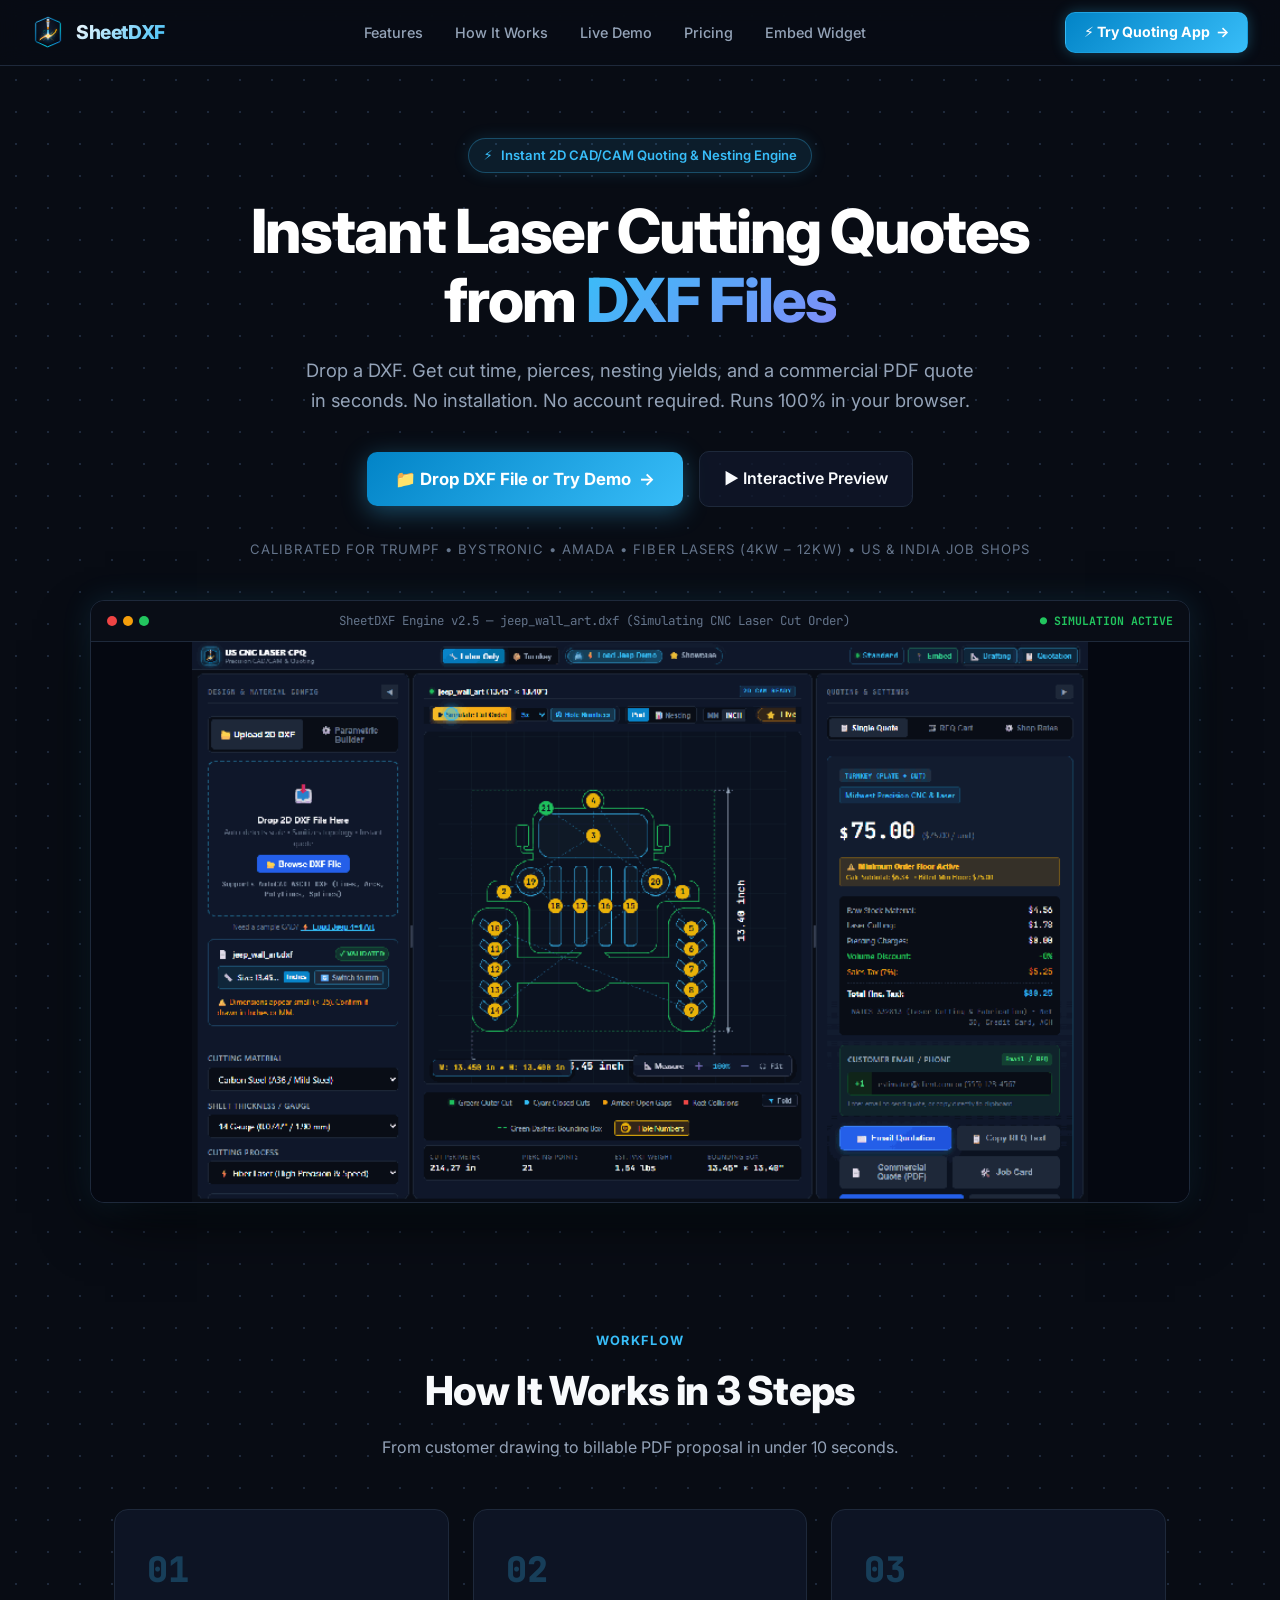
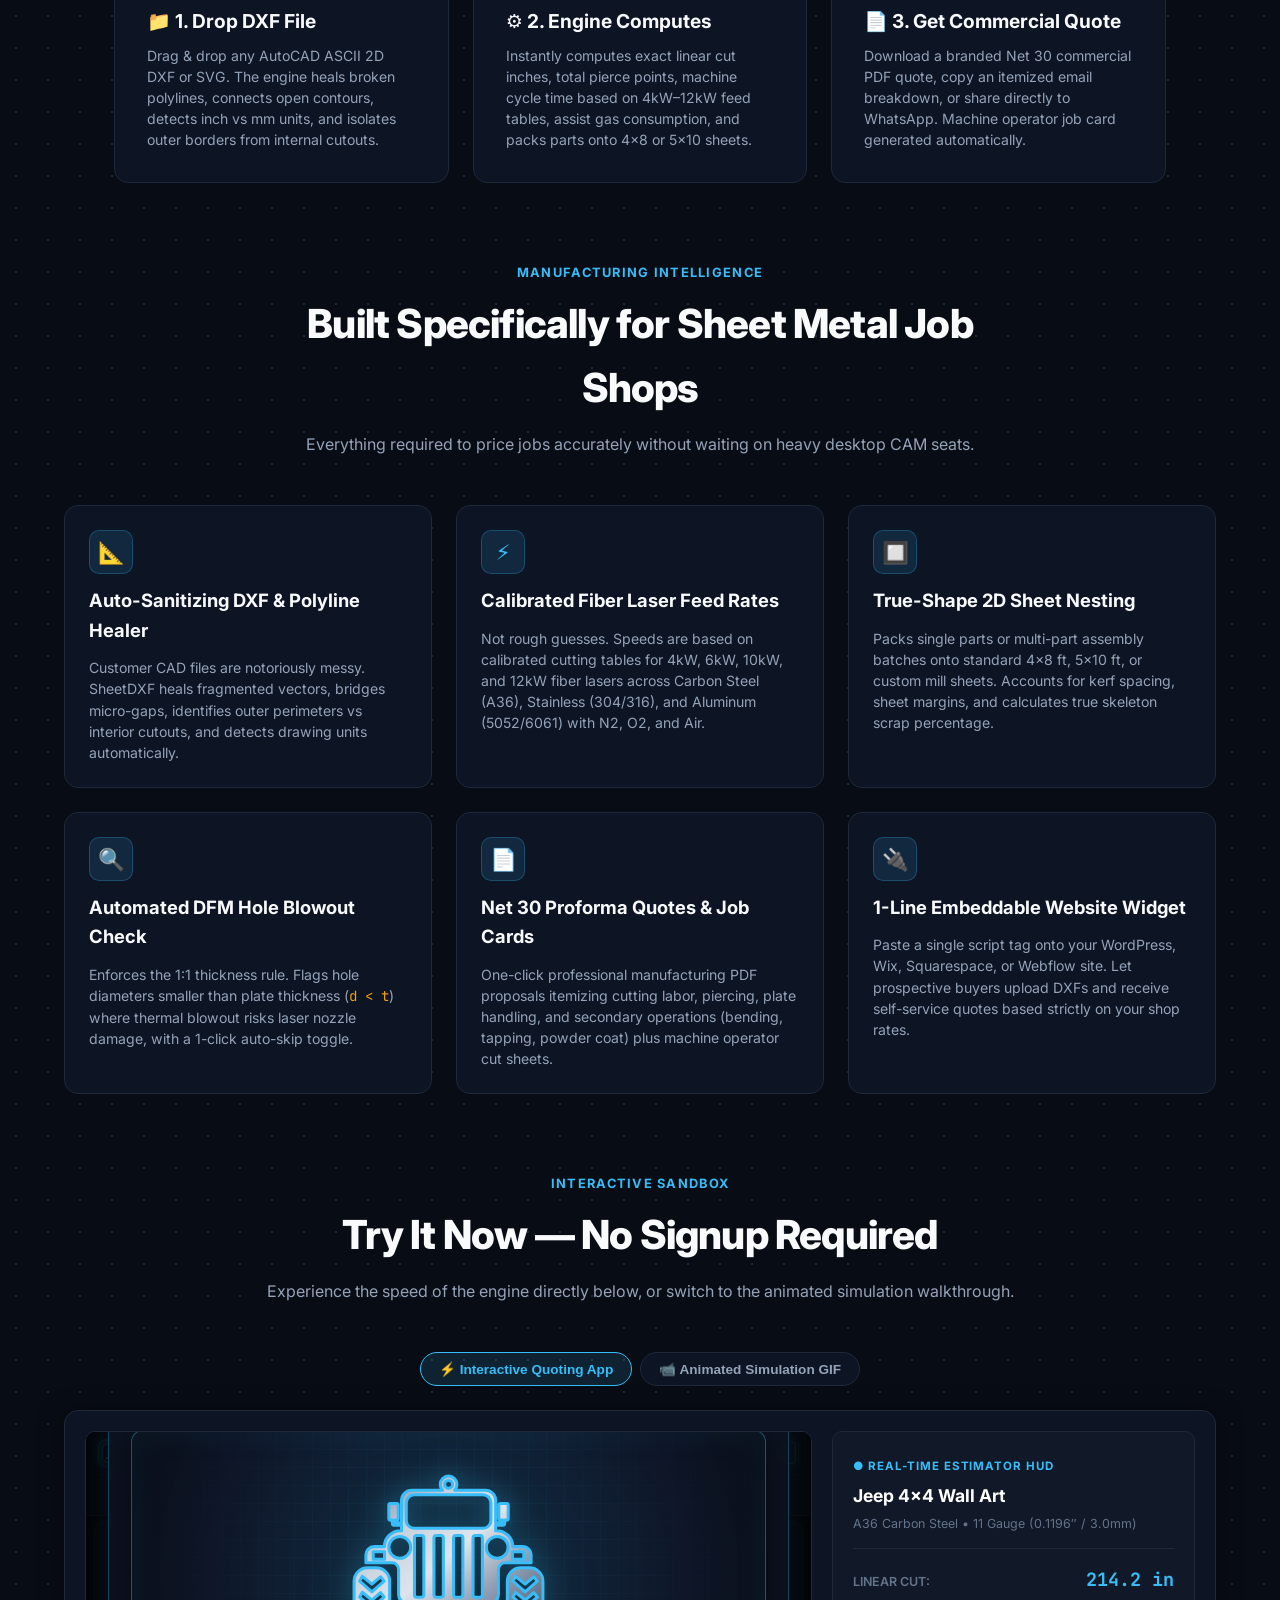
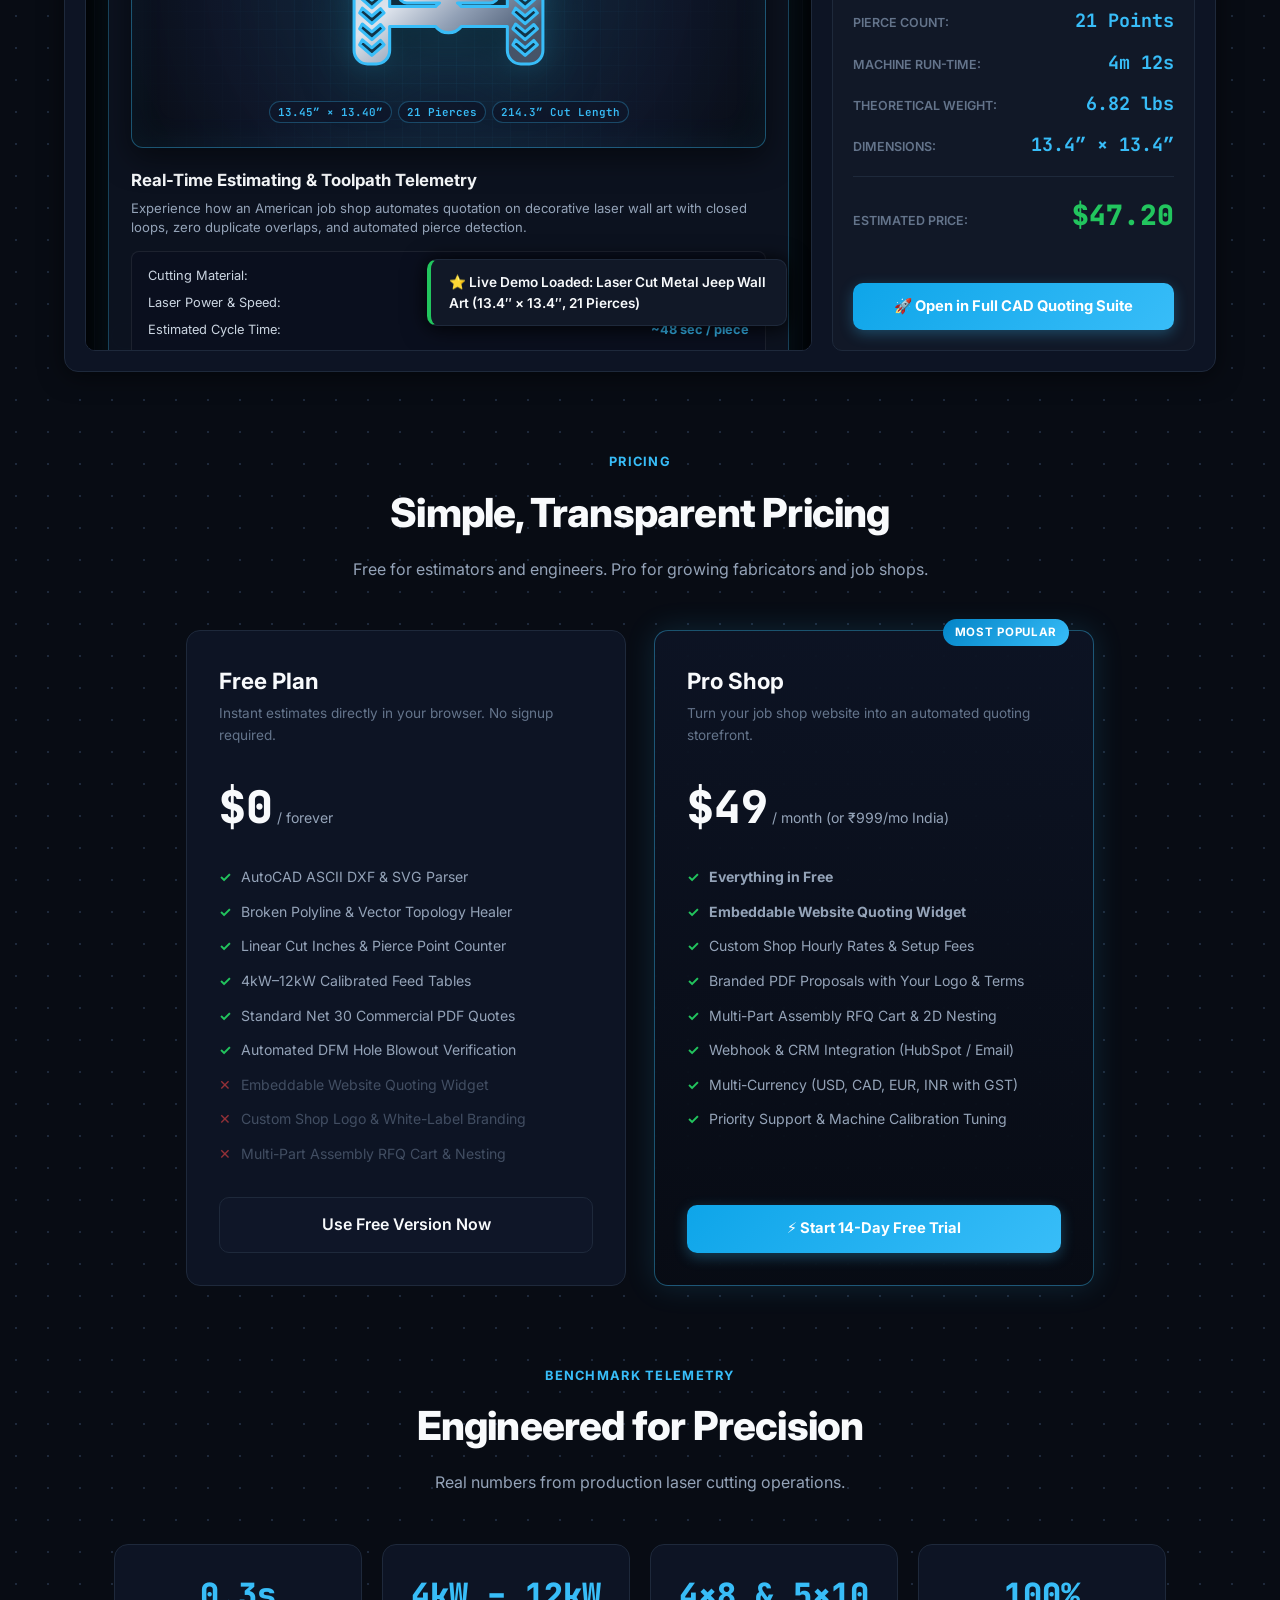
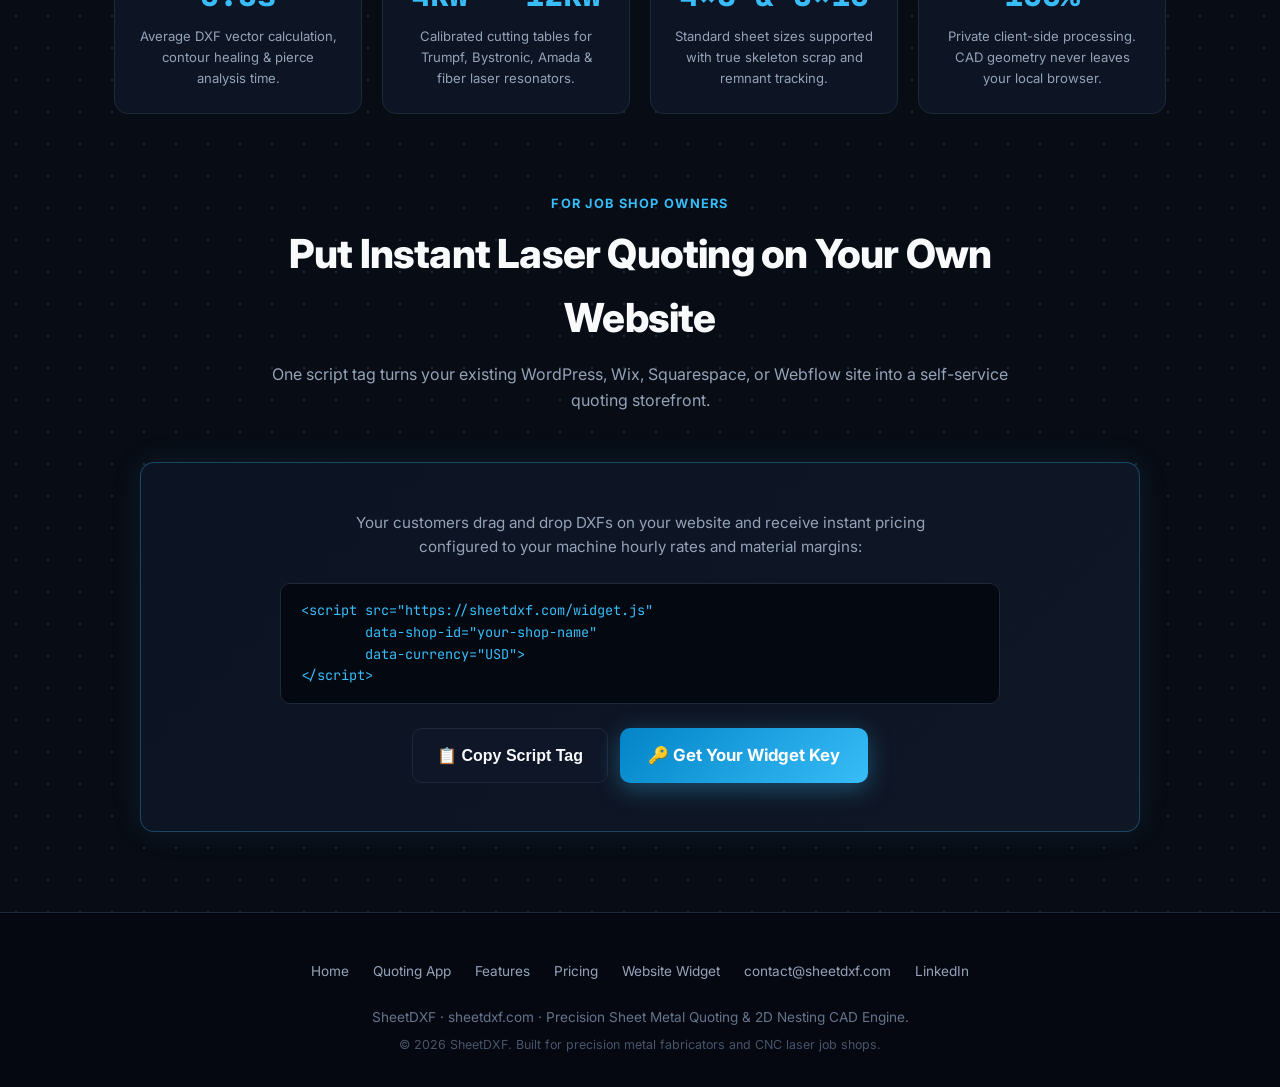
==== commit 9b73ee46: "Deploy build: 2026-09-18 12:19:36" ====
--- a/index.html
+++ b/index.html
@@ -17,7 +17,7 @@
   <link rel="preconnect" href="https://fonts.googleapis.com" />
   <link rel="preconnect" href="https://fonts.gstatic.com" crossorigin />
   <link href="https://fonts.googleapis.com/css2?family=Inter:wght@400;500;600;700;800&family=JetBrains+Mono:wght@500;600;700;800&display=swap" rel="stylesheet" />
-  <link rel="stylesheet" crossorigin href="/assets/index-DkmehVWW.css">
+  <link rel="stylesheet" crossorigin href="/assets/index-B2lfyPoC.css">
 </head>
 <body class="lp-body lp-grid-bg">
 
--- a/assets/index-B2lfyPoC.css
+++ b/assets/index-B2lfyPoC.css
@@ -0,0 +1 @@
+:root{--bg-main: #080c14;--bg-surface: #0d1424;--bg-elevated: #111827;--panel-bg: #0d1424;--panel-border: #1e293b;--panel-border-glow: rgba(56, 189, 248, .18);--accent-blue: #38bdf8;--accent-blue-dim: rgba(56, 189, 248, .12);--accent-green: #22c55e;--accent-amber: #f59e0b;--accent-red: #ef4444;--accent-purple: #a78bfa;--text-primary: #f8fafc;--text-secondary: #94a3b8;--text-muted: #64748b;--font-sans: "Inter", system-ui, -apple-system, BlinkMacSystemFont, "Segoe UI", Roboto, sans-serif;--font-mono: "JetBrains Mono", monospace;--space-1: 4px;--space-2: 8px;--space-3: 12px;--space-4: 16px;--space-6: 24px;--space-8: 32px;--radius-sm: 6px;--radius-md: 10px;--radius-lg: 14px;--radius-pill: 9999px;--shadow-panel: 0 4px 24px rgba(0, 0, 0, .5);--shadow-glow-blue: 0 0 16px rgba(56, 189, 248, .35);--shadow-glow-green: 0 0 12px rgba(34, 197, 94, .3)}*{box-sizing:border-box;margin:0;padding:0;scrollbar-width:thin;scrollbar-color:rgba(148,163,184,.28) transparent}::-webkit-scrollbar{width:5px;height:5px}::-webkit-scrollbar-track{background:transparent}::-webkit-scrollbar-thumb{background:#94a3b847;border-radius:9999px;transition:background .2s ease}::-webkit-scrollbar-thumb:hover{background:#38bdf8a6}::-webkit-scrollbar-corner{background:transparent}::-webkit-scrollbar-button{display:none;width:0;height:0}body{font-family:var(--font-sans);background-color:var(--bg-main);color:var(--text-primary);line-height:1.5;overflow-x:hidden}.top-nav,.app-header{position:sticky;top:0;display:flex;justify-content:space-between;align-items:center;padding:0 .85rem;background-color:var(--panel-bg);border-bottom:1px solid var(--panel-border);height:44px;min-height:44px;max-height:44px;flex-shrink:0;gap:.75rem;z-index:100;box-shadow:0 2px 10px #0006}.nav-left,.header-left{display:flex;align-items:center;gap:.65rem;flex-shrink:0}.header-center{display:flex;align-items:center;justify-content:center;gap:.6rem;flex:1;min-width:0}.brand-badge{display:inline-flex;align-items:center;gap:.5rem;background:#22c55e1a;border:1px solid rgba(34,197,94,.3);padding:.25rem .6rem;border-radius:9999px}.brand-logo{display:flex;align-items:center;gap:.55rem}.logo-icon-wrap{position:relative;width:30px;height:30px;display:flex;align-items:center;justify-content:center;border-radius:8px;background:radial-gradient(circle at 50% 30%,#38bdf829,#0b111ed9);border:1px solid rgba(56,189,248,.35);box-shadow:0 0 10px #38bdf833,inset 0 1px 1px #ffffff26;transition:all .25s cubic-bezier(.4,0,.2,1);cursor:pointer;flex-shrink:0}.logo-icon-wrap:hover{transform:scale(1.06);border-color:#38bdf8;box-shadow:0 0 16px #38bdf880,inset 0 1px 2px #ffffff4d}.brand-logo-img{width:24px;height:24px;object-fit:contain;filter:drop-shadow(0 0 5px rgba(0,245,255,.45));transition:filter .25s ease}.logo-icon-wrap:hover .brand-logo-img{filter:drop-shadow(0 0 10px rgba(0,245,255,.85))}.logo-icon{font-size:1.3rem;background:#38bdf81f;border:1px solid rgba(56,189,248,.3);border-radius:8px;width:36px;height:36px;display:flex;align-items:center;justify-content:center;box-shadow:0 0 10px #38bdf833}.brand-text{display:flex;flex-direction:column}.brand-title{margin:0;padding:0;font-size:.88rem;font-weight:800;letter-spacing:-.01em;color:#fff;line-height:1.1;white-space:nowrap}.sr-only{position:absolute;width:1px;height:1px;padding:0;margin:-1px;overflow:hidden;clip:rect(0,0,0,0);white-space:nowrap;border-width:0}.brand-subtitle{font-size:.64rem;font-weight:500;color:var(--text-muted);line-height:1.1;white-space:nowrap}.pulse-dot{width:8px;height:8px;border-radius:50%;background-color:var(--accent-green);box-shadow:0 0 8px var(--accent-green);animation:pulse 2s infinite}@keyframes pulse{0%,to{opacity:1;transform:scale(1)}50%{opacity:.4;transform:scale(.8)}}.brand-name{font-family:var(--font-mono);font-size:.75rem;font-weight:700;color:var(--accent-green);letter-spacing:.05em}.app-title{font-size:1.15rem;font-weight:700;letter-spacing:-.02em;color:#fff}.version-tag{font-family:var(--font-mono);font-size:.7rem;background:#1e293b;color:var(--text-secondary);padding:.15rem .4rem;border-radius:4px}.header-demo-pill{display:inline-flex;align-items:center;background:#0f172ae6;border:1px solid rgba(56,189,248,.35);border-radius:9999px;padding:2px 3px;gap:3px;box-shadow:0 2px 8px #0006,0 0 10px #38bdf826;transition:all .2s ease;height:28px;box-sizing:border-box}.header-demo-pill:hover{border-color:#38bdf8;box-shadow:0 2px 12px #00000080,0 0 16px #38bdf866}.header-demo-load-btn{display:inline-flex;align-items:center;gap:5px;background:linear-gradient(135deg,#38bdf833,#0ea5e959);border:1px solid rgba(56,189,248,.45);border-radius:9999px;color:#38bdf8;font-size:.74rem;font-weight:700;padding:.15rem .55rem;cursor:pointer;height:22px;line-height:1;transition:all .2s ease;white-space:nowrap}.header-demo-load-btn:hover{background:linear-gradient(135deg,#38bdf866,#0ea5e999);color:#fff;border-color:#38bdf8;box-shadow:0 0 8px #38bdf880}.header-demo-icon{width:14px;height:14px;filter:drop-shadow(0 0 3px rgba(56,189,248,.7));flex-shrink:0}.header-demo-showcase-btn{display:inline-flex;align-items:center;gap:3px;background:transparent;border:none;border-radius:9999px;color:#94a3b8;font-size:.72rem;font-weight:600;padding:.15rem .45rem;cursor:pointer;height:22px;line-height:1;transition:all .2s ease;white-space:nowrap}.header-demo-showcase-btn:hover{background:#ffffff14;color:#f8fafc}.nav-right,.header-right{display:flex;align-items:center;gap:.4rem;flex-shrink:0}.currency-toggle{display:flex;background:#090d16;padding:2px;border-radius:6px;border:1px solid var(--panel-border)}.currency-btn{background:none;border:none;color:var(--text-muted);padding:.2rem .5rem;font-size:.72rem;font-weight:600;border-radius:4px;cursor:pointer;transition:all .15s}.currency-btn:hover{color:#fff}.currency-btn.active{background:#1e293b;color:#38bdf8;font-weight:700}.cam-preset-badge,.cam-badge{display:flex;align-items:center;gap:.35rem;background:#0f172a;padding:.22rem .55rem;border-radius:6px;font-size:.74rem;font-weight:600;color:#38bdf8;font-family:var(--font-mono);border:1px solid rgba(56,189,248,.25);white-space:nowrap}.badge-dot{width:6px;height:6px;border-radius:50%;background-color:var(--accent-green);box-shadow:0 0 6px var(--accent-green);animation:pulse 2s infinite}.cam-label{color:var(--text-muted)}.cam-name{color:var(--accent-blue);font-weight:600;font-family:var(--font-mono)}.panel-toggles-group{display:flex;background:#090d16;padding:2px;border-radius:6px;border:1px solid var(--panel-border);gap:2px}.nav-panel-btn{display:inline-flex;align-items:center;gap:.28rem;background:transparent;border:1px solid transparent;color:var(--text-muted);padding:.22rem .55rem;font-size:.74rem;font-weight:600;border-radius:4px;cursor:pointer;transition:all .18s ease;white-space:nowrap}.nav-panel-btn:hover{color:#fff;background:#ffffff0f}.nav-panel-btn.active{background:#38bdf826;border-color:#38bdf866;color:var(--accent-blue);font-weight:700;box-shadow:0 0 8px #38bdf833}.embed-widget-nav-btn{background:#10b9811a!important;border:1px solid rgba(52,211,153,.3)!important;color:#34d399!important}.embed-widget-nav-btn:hover{background:#10b98138!important;border-color:#34d399!important;color:#fff!important}.nav-contact-btn{background:#38bdf814!important;border:1px solid rgba(56,189,248,.28)!important;color:#38bdf8!important;text-decoration:none!important}.nav-contact-btn:hover{background:#38bdf833!important;border-color:#38bdf8!important;color:#fff!important;box-shadow:0 0 10px #38bdf840}@media(max-width:1300px){.brand-subtitle{display:none!important}}@media(max-width:1050px){.top-nav,.app-header{padding:0 .5rem;gap:.4rem}.brand-title{font-size:.82rem}.cam-preset-badge{display:none!important}}.main-layout,.app-workspace{display:flex;align-items:stretch;gap:0;padding:.35rem .5rem;height:calc(100vh - 44px);position:relative;overflow:hidden}@media(max-width:900px){.main-layout,.app-workspace{flex-direction:column;height:auto;overflow-y:auto;gap:1rem;padding-bottom:2rem}.panel-left,.panel-right{width:100%!important;max-width:100%!important}.panel-center{width:100%!important;min-height:400px;height:52vh}.canvas-viewport{min-height:320px;height:100%}.splitter{display:none!important}.app-header,.top-nav{height:auto!important;min-height:44px;max-height:none!important;flex-wrap:wrap;padding:.45rem .75rem;gap:.4rem .6rem}.header-left{order:1;flex:0 0 auto}.header-right{order:2;flex:0 0 auto;margin-left:auto}.header-center{order:3;width:100%;flex:0 0 100%;justify-content:center;gap:.45rem;flex-wrap:wrap;padding-top:.35rem;border-top:1px solid rgba(255,255,255,.07)}}@media(max-width:540px){.app-header,.top-nav{padding:.35rem .5rem;gap:.35rem}.brand-title{font-size:.78rem}.logo-icon-wrap{width:26px;height:26px}.brand-logo-img{width:20px;height:20px}.mode-pill{padding:.18rem .42rem;font-size:.7rem}.header-demo-load-btn{padding:.15rem .42rem;font-size:.7rem}.header-demo-showcase-btn{padding:.15rem .35rem;font-size:.68rem}}@media(max-width:420px){.header-demo-showcase-btn{display:none}.header-demo-load-btn{gap:3px}.brand-title{font-size:.74rem}}.panel{background-color:var(--panel-bg);border:1px solid var(--panel-border);border-radius:10px;display:flex;flex-direction:column;overflow:hidden;position:relative}.panel-header-bar{display:flex;justify-content:space-between;align-items:center;padding-bottom:.4rem;border-bottom:1px solid rgba(255,255,255,.07);margin-bottom:.35rem}.panel-header-title{font-size:.68rem;font-weight:700;letter-spacing:.08em;color:var(--text-muted);font-family:var(--font-mono)}.collapse-icon-btn{background:#ffffff0a;border:1px solid var(--panel-border);color:var(--text-secondary);border-radius:4px;padding:.2rem .5rem;font-size:.75rem;cursor:pointer;transition:all .15s}.collapse-icon-btn:hover{background:#38bdf826;color:#fff;border-color:var(--accent-blue)}.panel-left{width:var(--left-width, 340px);min-width:250px;max-width:600px;flex-shrink:0;padding:1rem;overflow-y:auto;gap:.85rem}.panel-center{flex:1;min-width:320px;display:flex;flex-direction:column;padding:1rem;gap:.75rem;overflow:hidden}.panel-right{width:var(--right-width, 385px);min-width:360px;max-width:650px;flex-shrink:0;padding:1rem;overflow-y:auto;gap:.85rem}@media(min-width:901px)and (max-width:1199px){.panel-right{width:var(--right-width, 385px);min-width:360px}}@media(min-width:1200px){.panel-right{width:var(--right-width, 410px);min-width:385px;max-width:680px}}@media(min-width:1440px){.panel-right{width:var(--right-width, 430px);min-width:405px;max-width:720px}}@media(min-width:1600px){.panel-right{width:var(--right-width, 450px);min-width:420px;max-width:760px}}.panel-left.collapsed,.panel-right.collapsed{display:none!important}.splitter{width:10px;margin:0 -2px;display:flex;align-items:center;justify-content:center;cursor:col-resize;z-index:25;position:relative;user-select:none;touch-action:none}.splitter-handle{width:3px;height:36px;border-radius:2px;background:#334155;transition:all .2s ease}.splitter:hover .splitter-handle,.splitter.active .splitter-handle{background:#38bdf8;height:56px;box-shadow:0 0 10px #38bdf8cc}.splitter.disabled{display:none!important}body.resizing-horizontal{cursor:col-resize!important;user-select:none!important}body.resizing-horizontal svg{pointer-events:none!important}.restore-panel-btn{position:fixed;top:50%;transform:translateY(-50%);background:linear-gradient(180deg,#131d31,#0b1120);border:1.5px solid #38bdf8;color:#f8fafc;padding:.85rem .45rem;border-radius:8px;display:flex;flex-direction:column;align-items:center;gap:.5rem;cursor:pointer;z-index:1000;box-shadow:0 4px 20px #000000b3,0 0 12px #38bdf873;transition:all .2s cubic-bezier(.16,1,.3,1);font-size:.8rem;user-select:none}.restore-panel-btn:hover{background:#1e293b;border-color:#7dd3fc;box-shadow:0 6px 24px #000c,0 0 20px #38bdf8bf}.restore-left{left:0;border-top-left-radius:0;border-bottom-left-radius:0;border-left:none}.restore-left:hover{transform:translateY(-50%) translate(4px)}.restore-right{right:0;border-top-right-radius:0;border-bottom-right-radius:0;border-right:none}.restore-right:hover{transform:translateY(-50%) translate(-4px)}.restore-arrow{color:#38bdf8;font-size:.85rem;font-weight:700}.restore-icon{font-size:.9rem}.vertical-text{writing-mode:vertical-rl;text-orientation:mixed;transform:rotate(180deg);font-size:.72rem;font-weight:700;letter-spacing:.08em;font-family:var(--font-mono);white-space:nowrap;text-transform:uppercase}@media(max-width:900px){.restore-panel-btn{padding:.55rem .35rem;gap:.3rem}}@media(max-width:600px){.restore-panel-btn{padding:.4rem .25rem;gap:.2rem;font-size:.7rem}.restore-panel-btn .vertical-text{display:none!important}}.tab-group{display:grid;grid-template-columns:1fr 1fr;background:#090d16;padding:.25rem;border-radius:8px;border:1px solid var(--panel-border)}.tab-btn{background:none;border:none;color:var(--text-muted);padding:.5rem;font-size:.85rem;font-weight:600;border-radius:6px;cursor:pointer;transition:all .2s}.tab-btn.active{background:#1e293b;color:#fff;box-shadow:0 2px 4px #0003}.tab-group.right-tabs{grid-template-columns:repeat(3,1fr)!important;gap:3px;padding:3px}.tab-group.right-tabs .tab-btn{padding:.48rem .3rem;font-size:.76rem;font-weight:600;display:flex;align-items:center;justify-content:center;gap:.35rem;white-space:nowrap}.shape-selector{display:grid;grid-template-columns:1fr 1fr;gap:.5rem}.shape-btn{background:#131d31;border:1px solid #1e293b;color:var(--text-secondary);padding:.5rem;border-radius:6px;font-size:.85rem;font-weight:600;cursor:pointer;transition:all .15s}.shape-btn:hover{border-color:var(--accent-blue);color:#fff}.shape-btn.active{background:#38bdf826;border-color:var(--accent-blue);color:var(--accent-blue)}input[type=number]::-webkit-inner-spin-button,input[type=number]::-webkit-outer-spin-button{-webkit-appearance:none;margin:0}input[type=number]{-moz-appearance:textfield}.form-group{display:flex;flex-direction:column;gap:.35rem;margin-bottom:.85rem}.form-label{font-size:.7rem;font-weight:600;text-transform:uppercase;letter-spacing:.04em;color:var(--text-secondary)}.form-select,.form-input{background-color:#090d16;border:1px solid var(--panel-border);color:#fff;padding:.5rem .75rem;border-radius:6px;font-size:.85rem;font-family:inherit;outline:none;transition:border-color .2s;width:100%;max-width:100%;box-sizing:border-box;text-overflow:ellipsis}.form-select:focus,.form-input:focus{border-color:var(--accent-blue)}.label-row{display:flex;justify-content:space-between;align-items:center;margin-bottom:.2rem}.input-with-unit{display:inline-flex;align-items:center;background:#090d16;border:1px solid var(--panel-border);border-radius:6px;padding:.15rem .4rem;gap:.25rem;transition:border-color .2s,box-shadow .2s}.input-with-unit:focus-within{border-color:var(--accent-blue);box-shadow:0 0 0 1px #38bdf84d}.param-number-input{background:none;border:none;color:#38bdf8;font-family:var(--font-mono);font-weight:700;font-size:.85rem;width:68px;text-align:right;outline:none;-moz-appearance:textfield}.param-number-input::-webkit-outer-spin-button,.param-number-input::-webkit-inner-spin-button{-webkit-appearance:none;margin:0}.unit-text{font-family:var(--font-mono);font-size:.72rem;color:var(--text-muted)}.divider{border:0;height:1px;background:var(--panel-border);margin:.5rem 0}.qty-control{display:flex;align-items:center;gap:.5rem}.qty-btn{background:#1e293b;border:1px solid var(--panel-border);color:#fff;width:36px;height:36px;border-radius:6px;font-weight:700;cursor:pointer}.qty-btn:hover{background:#334155}.text-center{text-align:center}.upload-dropzone{border:1.5px dashed rgba(56,189,248,.45);border-radius:8px;padding:.55rem .75rem;cursor:pointer;background:#0f172a99;backdrop-filter:blur(8px);transition:all .2s ease-in-out}.upload-dropzone:hover,.upload-dropzone.dragover{border-color:#38bdf8;background:#38bdf814;box-shadow:0 0 14px #38bdf833;transform:translateY(-1px)}.dropzone-compact-inner{display:flex;align-items:center;gap:.65rem;text-align:left}.upload-icon-badge{width:36px;height:36px;border-radius:7px;background:#38bdf81a;border:1px solid rgba(56,189,248,.28);display:flex;align-items:center;justify-content:center;color:#38bdf8;flex-shrink:0;transition:all .2s ease}.upload-dropzone:hover .upload-icon-badge,.upload-dropzone.dragover .upload-icon-badge{background:#38bdf838;border-color:#38bdf8;color:#fff;transform:scale(1.05)}.upload-text-group{flex:1;min-width:0;display:flex;flex-direction:column;gap:2px}.upload-main-line{display:flex;align-items:center;gap:6px;flex-wrap:nowrap}.upload-title{font-weight:600;font-size:.84rem;color:#f8fafc;white-space:nowrap}.upload-or{font-size:.7rem;color:#64748b}.upload-browse-pill{font-size:.7rem;padding:2px 7px;border-radius:4px;line-height:1.25;white-space:nowrap;font-weight:600;pointer-events:none}.upload-sub{font-size:.68rem;color:#94a3b8;white-space:nowrap;overflow:hidden;text-overflow:ellipsis;font-family:var(--font-mono, monospace)}.file-input-hidden{display:none}.file-info{display:flex;flex-direction:column;gap:.5rem;background:#0f172ad9;border:1px solid rgba(56,189,248,.25);padding:.7rem .85rem;border-radius:8px;margin-top:.75rem;font-size:.8rem;box-sizing:border-box;width:100%}.file-info-header{display:flex;align-items:center;justify-content:space-between;gap:.5rem;width:100%}.file-name{font-weight:600;color:#f8fafc;overflow:hidden;text-overflow:ellipsis;white-space:nowrap;max-width:180px;display:inline-block;cursor:pointer;transition:color .15s ease}.file-name:hover{color:#38bdf8;text-decoration:underline dotted rgba(56,189,248,.6);text-underline-offset:3px}.file-status{color:#4ade80;background:#22c55e26;border:1px solid rgba(34,197,94,.3);font-weight:700;font-size:.68rem;padding:2px 7px;border-radius:9999px;white-space:nowrap;flex-shrink:0;text-transform:uppercase;letter-spacing:.02em}.dxf-unit-bar{display:flex;align-items:center;justify-content:space-between;gap:.5rem;background:#0284c71f;border:1px solid rgba(56,189,248,.3);border-radius:6px;padding:6px 8px;width:100%;box-sizing:border-box}.canvas-top-bar{display:flex;justify-content:space-between;align-items:center;padding:.15rem .65rem;background:#0f172abf;border-bottom:1px solid rgba(255,255,255,.06);min-height:24px;height:24px;flex-shrink:0}.canvas-status{display:flex;align-items:center;gap:.4rem;font-weight:700;font-size:.76rem;color:#f8fafc;white-space:nowrap;overflow:hidden;text-overflow:ellipsis}.status-indicator{width:7px;height:7px;border-radius:50%;background:var(--accent-green);box-shadow:0 0 5px var(--accent-green);flex-shrink:0}.canvas-top-telemetry{display:flex;align-items:center}.telemetry-pill{font-family:var(--font-mono);font-size:.62rem;font-weight:700;color:#38bdf8;background:#38bdf81a;border:1px solid rgba(56,189,248,.25);padding:1px 5px;border-radius:4px;letter-spacing:.05em}.canvas-header,.canvas-slim-toolbar{display:flex;justify-content:space-between;align-items:center;padding:.15rem .55rem;border-bottom:1px solid var(--panel-border);min-height:28px;height:28px;flex-shrink:0;background:#0b1120f2}.canvas-header.hidden,.canvas-slim-toolbar.hidden{display:none!important}.canvas-full-controls{display:flex;align-items:center;gap:.35rem;flex-wrap:nowrap;overflow-x:auto;scrollbar-width:none}.canvas-full-controls::-webkit-scrollbar{display:none}.sim-btn.slim-btn{padding:.12rem .45rem;font-size:.69rem;height:22px;border-radius:4px;white-space:nowrap;flex-shrink:0}.sim-speed-select.slim-select{height:22px;padding:.1rem .3rem;font-size:.67rem;border-radius:4px;flex-shrink:0}.sim-pill-toggle.slim-toggle{height:22px;padding:.12rem .4rem;font-size:.67rem;border-radius:4px;white-space:nowrap;flex-shrink:0}.view-btn.slim-btn{height:22px;padding:.12rem .45rem;font-size:.69rem;border-radius:4px;white-space:nowrap;flex-shrink:0}.units-toggle.slim-units{padding:1px;height:22px;border-radius:4px;flex-shrink:0}.unit-btn.slim-unit-btn{padding:.1rem .35rem;font-size:.67rem;height:20px;border-radius:3px}.slim-demo-btn{height:22px;padding:.12rem .45rem;font-size:.69rem;border-radius:12px;white-space:nowrap;flex-shrink:0;margin-left:0}.canvas-action-btn.slim-action-btn{height:22px;padding:.12rem .45rem;font-size:.69rem;border-radius:4px;white-space:nowrap;flex-shrink:0}.units-toggle{display:flex;background:#090d16;padding:2px;border-radius:6px;border:1px solid var(--panel-border)}.unit-btn{background:none;border:none;color:var(--text-muted);padding:.2rem .6rem;font-size:.75rem;font-weight:700;border-radius:4px;cursor:pointer}.unit-btn.active{background:#1e293b;color:#fff}.canvas-viewport{flex:1;min-height:220px;background-color:#0b1120;border-radius:8px;border:1px solid #1e293b;overflow:hidden;position:relative;display:flex;flex-direction:column;align-items:center;justify-content:center;width:100%;container-type:inline-size;container-name:canvas-view}.svg-container{width:100%;height:100%;flex:1;display:flex;align-items:center;justify-content:center;overflow:hidden;position:relative;cursor:grab;user-select:none}.svg-container.is-dragging{cursor:grabbing!important}.svg-container svg{max-width:100%;max-height:100%;transition:transform .05s ease-out;transform-origin:center center;pointer-events:auto}.canvas-bbox-badge{position:absolute;bottom:12px;left:14px;background:#0f172aeb;backdrop-filter:blur(8px);-webkit-backdrop-filter:blur(8px);border:1px solid rgba(56,189,248,.4);color:#facc15;font-family:var(--font-mono);font-size:.74rem;font-weight:700;padding:4px 10px;border-radius:6px;box-shadow:0 4px 14px #00000073;z-index:25;user-select:none;pointer-events:none;letter-spacing:.03em;transition:all .2s ease}.canvas-zoom-controls{position:absolute;bottom:12px;right:14px;display:flex;align-items:center;gap:2px;background:#0f172aeb;backdrop-filter:blur(8px);-webkit-backdrop-filter:blur(8px);border:1px solid rgba(100,116,139,.4);padding:3px 6px;border-radius:8px;box-shadow:0 4px 16px #00000080;z-index:25;user-select:none;transition:all .2s ease}.zoom-btn{background:transparent;border:none;color:#cbd5e1;font-size:.76rem;width:26px;height:26px;display:flex;align-items:center;justify-content:center;border-radius:5px;cursor:pointer;transition:all .15s ease;position:relative}.zoom-btn:hover{background:#ffffff1f;color:#fff}.zoom-btn-icon{display:inline-flex;align-items:center;justify-content:center;line-height:1;font-size:.82rem}.zoom-btn-label{line-height:1;transition:opacity .15s ease}.zoom-measure-btn{width:auto;min-height:26px;padding:0 .55rem;font-weight:700;font-family:var(--font-sans);color:#cbd5e1;font-size:.72rem;border-right:1px solid rgba(255,255,255,.12);border-radius:4px 0 0 4px;gap:4px;position:relative}.zoom-measure-btn:hover{color:#38bdf8;background:#38bdf826}.zoom-measure-btn.active{background:linear-gradient(135deg,#38bdf84d,#0284c773);color:#38bdf8;border-color:#38bdf8b3;box-shadow:0 0 10px #38bdf866}.zoom-measure-btn.active:after{content:"";position:absolute;top:2px;right:2px;width:5px;height:5px;background:#38bdf8;border-radius:50%;box-shadow:0 0 6px #38bdf8}.zoom-display{font-family:var(--font-mono);font-size:.72rem;font-weight:700;color:#38bdf8;min-width:42px;text-align:center;padding:0 3px}.zoom-fit-btn{width:auto;min-height:26px;padding:0 .5rem;font-weight:700;font-family:var(--font-mono);color:#94a3b8;font-size:.72rem;border-left:1px solid rgba(255,255,255,.12);border-radius:0 4px 4px 0;gap:4px}.zoom-fit-btn:hover{color:#38bdf8;background:#38bdf826}@container canvas-view (max-width: 580px){.zoom-measure-btn .zoom-btn-label,.zoom-fit-btn .zoom-btn-label{display:none}.zoom-measure-btn,.zoom-fit-btn{width:28px;padding:0;justify-content:center;gap:0}.zoom-display{min-width:36px;font-size:.7rem}}@media(max-width:1200px){.zoom-measure-btn .zoom-btn-label,.zoom-fit-btn .zoom-btn-label{display:none}.zoom-measure-btn,.zoom-fit-btn{width:28px;padding:0;justify-content:center;gap:0}.zoom-display{min-width:36px;font-size:.7rem}}@container canvas-view (max-width: 440px){.canvas-bbox-badge{bottom:auto;top:10px;left:10px;padding:3px 8px;font-size:.68rem}.canvas-zoom-controls{bottom:8px;right:8px;padding:2px 4px;gap:1px}.zoom-btn{width:24px;height:24px;font-size:.7rem}.zoom-measure-btn,.zoom-fit-btn{width:26px}}@media(max-width:850px){.canvas-bbox-badge{bottom:auto;top:10px;left:10px;padding:3px 8px;font-size:.68rem}.canvas-zoom-controls{bottom:8px;right:8px;padding:2px 4px;gap:1px}.zoom-btn{width:24px;height:24px;font-size:.7rem}.zoom-measure-btn,.zoom-fit-btn{width:26px}}.measure-hud-pill{position:absolute;top:10px;left:50%;transform:translate(-50%);background:#0b1120f0;backdrop-filter:blur(12px);-webkit-backdrop-filter:blur(12px);border:1px solid rgba(56,189,248,.38);border-radius:9999px;padding:3px 6px 3px 10px;box-shadow:0 4px 20px #000000a6,0 0 12px #38bdf826;z-index:30;user-select:none;display:flex;flex-direction:row;align-items:center;gap:7px;max-width:calc(100% - 24px);transition:opacity .2s ease,box-shadow .2s ease;cursor:grab}.measure-hud-pill:active{cursor:grabbing}.measure-hud-pill.hidden{display:none!important}.measure-hud-drag-handle{display:flex;align-items:center;gap:5px;flex-shrink:0}.measure-hud-icon{font-size:.8rem;line-height:1}.measure-hud-badge{font-size:.58rem;font-weight:800;padding:1px 5px;border-radius:9999px;background:#22c55e2e;border:1px solid rgba(34,197,94,.45);color:#4ade80;font-family:var(--font-mono);letter-spacing:.05em;line-height:1.2}.measure-hud-sep{width:1px;height:14px;background:#ffffff1f;flex-shrink:0}.measure-hud-item{display:flex;align-items:baseline;gap:4px;background:transparent;border:none;border-radius:0;padding:0 2px;flex-shrink:0}.measure-hud-item.highlight{background:#facc151f;border:1px solid rgba(250,204,21,.35);border-radius:9999px;padding:2px 7px}.measure-hud-item .m-label{font-size:.62rem;font-weight:800;color:#94a3b8;text-transform:uppercase;letter-spacing:.04em;line-height:1}.measure-hud-item .m-val{font-family:var(--font-mono);font-size:.76rem;font-weight:700;color:#f8fafc;white-space:nowrap;line-height:1}.measure-hud-item.highlight .m-val{color:#facc15;font-weight:800}.measure-hud-item .m-sub{font-family:var(--font-mono);font-size:.62rem;color:#94a3b8;font-weight:500;white-space:nowrap;line-height:1}.measure-hud-tip-compact{font-size:.64rem;color:#94a3b8;white-space:nowrap;max-width:150px;overflow:hidden;text-overflow:ellipsis;flex-shrink:1;padding:0 2px}.measure-hud-close{background:#ffffff0f;border:1px solid rgba(255,255,255,.1);color:#94a3b8;font-size:.72rem;cursor:pointer;width:18px;height:18px;border-radius:9999px;display:flex;align-items:center;justify-content:center;line-height:1;flex-shrink:0;transition:all .15s ease}.measure-hud-close:hover{color:#ef4444;background:#ef444433;border-color:#ef444466}.svg-container.measuring,.svg-container.measuring svg{cursor:crosshair!important}.cad-measure-overlay{pointer-events:none}.canvas-action-btn{display:inline-flex;align-items:center;gap:.35rem;background:#38bdf81f;border:1px solid rgba(56,189,248,.35);color:#38bdf8;padding:.25rem .65rem;border-radius:6px;font-size:.74rem;font-weight:700;cursor:pointer;transition:all .2s ease;white-space:nowrap}.canvas-action-btn:hover{background:#38bdf840;color:#fff;box-shadow:0 0 12px #38bdf866;transform:translateY(-1px)}.canvas-action-btn:active{transform:translateY(0)}.hud-bar{display:grid;grid-template-columns:repeat(4,1fr);gap:.5rem;background:#090d16;padding:.6rem;border-radius:8px;border:1px solid var(--panel-border)}.hud-item{display:flex;flex-direction:column}.hud-label{font-size:.65rem;text-transform:uppercase;letter-spacing:.05em;color:var(--text-muted)}.hud-val{font-family:var(--font-mono);font-size:.85rem;font-weight:700;color:#fff}.dfm-container{display:flex;flex-direction:column;gap:.4rem;max-height:155px;overflow-y:auto;overflow-x:hidden;padding-right:.35rem;flex-shrink:0;overscroll-behavior:contain;scroll-behavior:smooth}.dfm-container::-webkit-scrollbar{width:6px}.dfm-container::-webkit-scrollbar-track{background:#0b112099;border-radius:4px}.dfm-container::-webkit-scrollbar-thumb{background:#f59e0b73;border-radius:4px;border:1px solid rgba(245,158,11,.2)}.dfm-container::-webkit-scrollbar-thumb:hover{background:#f59e0bbf}.dfm-scroll-header{display:flex;align-items:center;justify-content:space-between;padding:.25rem .5rem;background:#0f172ad9;border:1px solid rgba(255,255,255,.08);border-radius:4px;font-size:.7rem;color:#94a3b8;position:sticky;top:0;z-index:5;backdrop-filter:blur(8px)}.dfm-scroll-badge{display:inline-block;padding:.1rem .4rem;background:#f59e0b33;border:1px solid rgba(245,158,11,.4);border-radius:3px;color:#fbbf24;font-weight:700;margin-right:.35rem;font-size:.65rem}.dfm-scroll-hint{font-size:.65rem;color:#38bdf8;font-weight:600;letter-spacing:.02em}.dfm-pill,.dfm-badge{display:flex;align-items:center;gap:.5rem;padding:.45rem .75rem;border-radius:6px;font-size:.78rem;font-weight:600}.dfm-pill.dfm-success,.dfm-badge.success{background:#22c55e1a;border:1px solid rgba(34,197,94,.3);color:#4ade80}.dfm-pill.dfm-warning,.dfm-badge.warning{background:#f59e0b1a;border:1px solid rgba(245,158,11,.3);color:#fbbf24}.dfm-pill.dfm-error,.dfm-badge.error{background:#ef44441a;border:1px solid rgba(239,68,68,.3);color:#f87171}.dfm-icon{font-size:1rem;flex-shrink:0}.dfm-text{flex:1}.dfm-pill.dfm-pill-hole{cursor:pointer;transition:all .15s ease-in-out}.dfm-pill.dfm-pill-hole:hover,.dfm-pill.is-active-target{background:#f59e0b38;border-color:#f59e0b;transform:translate(4px);box-shadow:0 0 12px #f59e0b59}.dfm-pill.dfm-error.dfm-pill-hole:hover,.dfm-pill.dfm-error.is-active-target{background:#ef444440;border-color:#ef4444;box-shadow:0 0 12px #ef444466}.dfm-locate-chip{display:inline-flex;align-items:center;gap:.25rem;padding:.15rem .45rem;background:#38bdf826;border:1px solid rgba(56,189,248,.4);border-radius:4px;color:#38bdf8;font-size:.7rem;font-family:JetBrains Mono,monospace;font-weight:700;margin-left:auto;white-space:nowrap}.dfm-pill:hover .dfm-locate-chip,.dfm-pill.is-active-target .dfm-locate-chip{background:#38bdf8;color:#0b1120}.quote-card{background:linear-gradient(180deg,#131d31,#0d1525);border:1px solid #1e3a5f;border-radius:10px;padding:1.25rem;display:flex;flex-direction:column;gap:1rem}.quote-header{display:flex;flex-direction:column;align-items:flex-start;gap:.4rem}.quote-badge{font-family:var(--font-mono);font-size:.65rem;font-weight:700;background:#38bdf826;color:var(--accent-blue);padding:.2rem .5rem;border-radius:4px}.shop-name{font-size:.75rem;color:var(--text-secondary)}.price-display{display:flex;align-items:baseline;gap:.25rem}.currency{font-size:1.5rem;font-weight:700;color:#fff}.price-amount{font-family:var(--font-mono);font-size:2.25rem;font-weight:800;color:#fff;letter-spacing:-.03em}.price-sub{font-size:.85rem;color:var(--text-muted);margin-left:.5rem}.min-order-pill{background:#f59e0b26;border:1px solid rgba(245,158,11,.3);color:#fbbf24;padding:.3rem .6rem;border-radius:4px;font-size:.72rem;font-weight:600}.quote-breakdown{display:flex;flex-direction:column;gap:.35rem;background:#090d16;padding:.75rem;border-radius:6px;font-size:.8rem}.breakdown-row{display:flex;justify-content:space-between;color:var(--text-secondary)}.breakdown-row span:last-child{font-family:var(--font-mono);color:#fff}.discount-row span{color:var(--accent-green)!important;font-weight:600}.action-stack{display:flex;flex-direction:column;gap:.6rem}.btn{display:inline-flex;align-items:center;justify-content:center;gap:.5rem;border:none;border-radius:6px;font-weight:600;font-size:.85rem;padding:.6rem 1rem;cursor:pointer;transition:all .15s ease-in-out}.btn-lg{padding:.75rem 1rem;font-size:.9rem}.btn-sm{padding:.35rem .6rem;font-size:.75rem}.btn-primary{background:#2563eb;color:#fff}.btn-primary:hover{background:#1d4ed8}.btn-accent{background:#059669;color:#fff}.btn-whatsapp{background:#16a34a;color:#fff;box-shadow:0 4px 12px #16a34a40}.btn-whatsapp:hover{background:#15803d}.btn-email{background:linear-gradient(135deg,#2563eb,#1d4ed8);color:#fff;box-shadow:0 4px 14px #2563eb59;border:1px solid #3b82f6;font-weight:700}.btn-email:hover{background:linear-gradient(135deg,#1d4ed8,#1e40af);box-shadow:0 6px 18px #2563eb80;transform:translateY(-1px)}.market-toggle{display:flex;background:#090d16;padding:3px;border-radius:8px;border:1px solid var(--panel-border)}.market-btn{background:none;border:none;color:var(--text-muted);padding:.3rem .65rem;font-size:.75rem;font-weight:700;border-radius:6px;cursor:pointer;transition:all .2s}.market-btn.active{background:#1e293b;color:#fff;box-shadow:0 1px 3px #0000004d}.gst-row span{color:var(--accent-amber)!important}.total-inc-gst{border-top:1px dashed var(--panel-border);padding-top:.4rem;margin-top:.2rem}.admin-card{background:#090d16;border:1px solid var(--panel-border);border-radius:10px;padding:1.25rem;display:flex;flex-direction:column;gap:.85rem}.admin-header h3{font-size:.95rem;font-weight:700}.admin-sub{font-size:.72rem;color:var(--text-muted)}.radio-group{display:flex;flex-direction:column;gap:.4rem;font-size:.8rem}.radio-item{display:flex;align-items:center;gap:.4rem;color:var(--text-secondary);cursor:pointer}.modal-backdrop{position:fixed;inset:0;background:#000000bf;display:flex;align-items:center;justify-content:center;z-index:999}.modal-card{background:var(--panel-bg);border:1px solid var(--panel-border);border-radius:10px;width:90%;max-width:480px;overflow:hidden;box-shadow:0 20px 25px -5px #00000080}.modal-header{display:flex;justify-content:space-between;align-items:center;padding:1rem 1.25rem;border-bottom:1px solid var(--panel-border)}.close-btn{background:none;border:none;color:var(--text-muted);font-size:1.5rem;cursor:pointer}.modal-body{padding:1.25rem;font-size:.88rem;color:var(--text-secondary);display:flex;flex-direction:column;gap:.75rem}.modal-footer{display:flex;justify-content:flex-end;gap:.75rem;padding:1rem 1.25rem;border-top:1px solid var(--panel-border);background:#090d16}.hidden{display:none!important}.whatsapp-box{background:#16a34a14;border:1px solid rgba(22,163,74,.25);border-radius:8px;padding:.75rem;display:flex;flex-direction:column;gap:.4rem}.phone-badge{font-family:var(--font-mono);font-size:.65rem;font-weight:700;background:#16a34a33;color:#4ade80;padding:.15rem .4rem;border-radius:4px}.phone-input-group{display:flex;align-items:center;background:#090d16;border:1px solid rgba(22,163,74,.35);border-radius:6px;overflow:hidden;transition:border-color .2s,box-shadow .2s}.phone-input-group:focus-within{border-color:#22c55e;box-shadow:0 0 0 1px #22c55e4d}.phone-prefix{background:#13241b;color:#4ade80;font-family:var(--font-mono);font-weight:700;font-size:.82rem;padding:.5rem .65rem;border-right:1px solid rgba(22,163,74,.3);user-select:none}.phone-input{flex:1;background:transparent;border:none;color:#fff;font-family:var(--font-mono);font-size:.85rem;padding:.5rem .65rem;outline:none}.phone-input::placeholder{color:var(--text-muted);font-size:.78rem;font-family:var(--font-sans)}.phone-hint{font-size:.68rem;color:var(--text-muted);line-height:1.3}.admin-card{background:linear-gradient(180deg,#111a2e,#0a101d);border:1px solid rgba(56,189,248,.22);border-radius:12px;padding:1rem .95rem;display:flex;flex-direction:column;gap:1rem;box-shadow:0 10px 28px -6px #0009,inset 0 1px #ffffff0d}.admin-header{display:flex;flex-direction:column;gap:.35rem;padding-bottom:.75rem;border-bottom:1px solid rgba(255,255,255,.07)}.admin-title-row{display:flex;justify-content:space-between;align-items:center;gap:.5rem;flex-wrap:wrap}.admin-title-left{display:flex;align-items:center;gap:.5rem;min-width:0}.admin-icon-box{width:28px;height:28px;border-radius:7px;background:#38bdf81f;border:1px solid rgba(56,189,248,.3);display:flex;align-items:center;justify-content:center;font-size:.95rem;flex-shrink:0;box-shadow:0 0 10px #38bdf833}.admin-heading{font-size:.92rem;font-weight:800;letter-spacing:-.01em;color:#fff;line-height:1.2;white-space:nowrap}.admin-sub{font-size:.72rem;color:var(--text-muted, #94a3b8);line-height:1.35;margin:0}.save-badge{font-family:var(--font-mono);font-size:.65rem;font-weight:700;color:#4ade80;background:#22c55e1f;border:1px solid rgba(34,197,94,.35);padding:.2rem .5rem;border-radius:20px;transition:all .2s ease;display:inline-flex;align-items:center;gap:.25rem;white-space:nowrap;box-shadow:0 0 8px #22c55e26}.save-badge.saving{color:#38bdf8;background:#38bdf826;border-color:#38bdf866;box-shadow:0 0 10px #38bdf84d}.admin-section{display:flex;flex-direction:column;gap:.65rem}.admin-section-header{display:flex;align-items:center;gap:.5rem;margin-bottom:.1rem}.section-tag{font-family:var(--font-mono);font-size:.62rem;font-weight:800;letter-spacing:.08em;color:var(--text-muted);text-transform:uppercase}.input-adornment-wrap{position:relative;display:flex;align-items:center;width:100%}.input-icon-adornment{position:absolute;left:.65rem;font-size:.85rem;pointer-events:none;opacity:.75}.input-adornment-wrap .custom-admin-input{padding-left:2.1rem}.custom-admin-input{width:100%;background:#090d16d9;border:1px solid rgba(148,163,184,.18);color:#fff;padding:.48rem .7rem;border-radius:6px;font-size:.82rem;font-family:var(--font-sans);transition:all .2s ease}.custom-admin-input:focus{border-color:var(--accent-blue);box-shadow:0 0 0 2px #38bdf840;background:#090d16f2}.rate-numeric-input{font-family:var(--font-mono)!important;font-weight:700;color:#38bdf8!important}.admin-two-col-grid{display:grid;grid-template-columns:1fr 1fr;gap:.6rem}.admin-two-col-grid .form-group{margin-bottom:0}.admin-card .form-label{font-size:.67rem;font-weight:600;letter-spacing:.035em;line-height:1.25}.admin-card .checkbox-label{font-size:.7rem;line-height:1.25}.admin-rates-box{background:linear-gradient(180deg,#0e1728,#0a101d);border:1px solid rgba(56,189,248,.3);border-top:2.5px solid #38bdf8;border-radius:9px;padding:.85rem .85rem .95rem;display:flex;flex-direction:column;gap:.7rem;box-shadow:0 4px 20px #00000059}.rates-box-title{display:flex;justify-content:space-between;align-items:center;gap:.5rem}.rates-title-left{display:flex;align-items:center;gap:.35rem}.rates-bolt-icon{font-size:.8rem;color:var(--accent-amber)}.active-rates-label{font-size:.76rem;font-weight:800;letter-spacing:-.01em;color:#fff;white-space:nowrap}.badge-active-gauge{font-family:var(--font-mono);font-size:.68rem;font-weight:700;color:#38bdf8;background:#38bdf824;border:1px solid rgba(56,189,248,.4);padding:.18rem .55rem;border-radius:5px;letter-spacing:.02em;box-shadow:0 0 10px #38bdf833;white-space:nowrap}.rates-grid{display:grid;grid-template-columns:1fr 1fr;gap:.6rem}.rate-item{display:flex;flex-direction:column;gap:.25rem;min-width:0}.rate-label{font-size:.64rem;font-weight:700;text-transform:uppercase;letter-spacing:.03em;color:#94a3b8;white-space:normal;line-height:1.25;overflow:hidden;text-overflow:ellipsis}.rate-input{width:100%;font-family:var(--font-mono);font-size:.88rem;font-weight:700;color:#38bdf8;background:#070b14;border:1px solid rgba(56,189,248,.25);border-radius:6px;padding:.42rem .55rem;transition:all .2s ease}.rate-input:focus{border-color:#38bdf8;box-shadow:0 0 0 2px #38bdf84d,0 0 12px #38bdf840;color:#fff;background:#0b1120}.custom-admin-select{background-color:#090d16d9;border:1px solid rgba(148,163,184,.18);color:#fff;padding:.48rem .7rem;border-radius:6px;font-size:.82rem;width:100%;outline:none;transition:border-color .2s}.custom-admin-select:focus{border-color:var(--accent-blue);box-shadow:0 0 0 2px #38bdf840}.label-with-val{display:flex;justify-content:space-between;align-items:center;margin-bottom:.25rem}.slider-val-badge{font-family:var(--font-mono);font-size:.72rem;font-weight:700;color:#38bdf8;background:#38bdf81a;border:1px solid rgba(56,189,248,.25);padding:.12rem .45rem;border-radius:4px}input[type=range],.form-slider,.admin-slider{-webkit-appearance:none;appearance:none;width:100%;height:8px;background:linear-gradient(to right,#38bdf8 0%,#38bdf8 var(--slider-fill, 33.3%),#1e293b var(--slider-fill, 33.3%),#1e293b 100%);border-radius:9999px;outline:none!important;border:none!important;cursor:pointer;margin:.6rem 0;box-shadow:inset 0 1px 3px #0009;transition:background .15s ease}input[type=range]:focus,input[type=range]:focus-visible,.form-slider:focus,.admin-slider:focus,.form-slider:focus-visible,.admin-slider:focus-visible{outline:none!important;outline-offset:0!important;border:none!important;box-shadow:inset 0 1px 3px #0009,0 0 0 1px #38bdf859!important}input[type=range]::-webkit-slider-runnable-track,.form-slider::-webkit-slider-runnable-track,.admin-slider::-webkit-slider-runnable-track{width:100%;height:8px;border-radius:9999px;border:none!important;background:transparent}input[type=range]::-webkit-slider-thumb,.form-slider::-webkit-slider-thumb,.admin-slider::-webkit-slider-thumb{-webkit-appearance:none;appearance:none;width:18px;height:18px;border-radius:50%;background:#38bdf8;border:2.5px solid #0b1120;box-shadow:0 0 8px #38bdf899;cursor:grab;margin-top:-5px;transition:transform .15s ease,box-shadow .15s ease,background-color .15s ease}input[type=range]::-webkit-slider-thumb:hover,.form-slider::-webkit-slider-thumb:hover,.admin-slider::-webkit-slider-thumb:hover{transform:scale(1.15);background:#7dd3fc;box-shadow:0 0 14px #38bdf8d9}input[type=range]::-webkit-slider-thumb:active,.form-slider::-webkit-slider-thumb:active,.admin-slider::-webkit-slider-thumb:active{cursor:grabbing;transform:scale(1.25);background:#38bdf8;box-shadow:0 0 18px #38bdf8}input[type=range]::-moz-range-track,.form-slider::-moz-range-track,.admin-slider::-moz-range-track{width:100%;height:8px;background:#1e293b;border-radius:9999px;border:none!important}input[type=range]::-moz-range-thumb,.form-slider::-moz-range-thumb,.admin-slider::-moz-range-thumb{width:18px;height:18px;border-radius:50%;background:#38bdf8;border:2.5px solid #0b1120;box-shadow:0 0 8px #38bdf899;cursor:grab;transition:transform .15s ease,box-shadow .15s ease}input[type=range]::-moz-range-thumb:hover,.form-slider::-moz-range-thumb:hover,.admin-slider::-moz-range-thumb:hover{transform:scale(1.15);box-shadow:0 0 14px #38bdf8d9}input[type=range]::-moz-range-progress,.form-slider::-moz-range-progress,.admin-slider::-moz-range-progress{background:#38bdf8;height:8px;border-radius:9999px}.btn-benchmark-reset{display:inline-flex;align-items:center;justify-content:center;gap:.45rem;background:#ef444414;border:1px solid rgba(239,68,68,.25);color:#f87171;font-size:.78rem;font-weight:700;padding:.55rem .85rem;border-radius:6px;cursor:pointer;transition:all .2s ease}.btn-benchmark-reset:hover{background:#ef44442e;border-color:#ef444480;color:#fca5a5;box-shadow:0 0 14px #ef444440;transform:translateY(-1px)}.btn-benchmark-reset:active{transform:translateY(0)}.btn-secondary{background:#1e293b;border:1px solid var(--panel-border);color:var(--text-secondary)}.btn-secondary:hover{background:#334155;color:#fff}.canvas-bottom-hud-wrapper{display:flex;flex-direction:column;position:relative;width:100%;flex-shrink:0;transition:all .25s cubic-bezier(.16,1,.3,1)}.bottom-hud-expanded-content{display:flex;flex-direction:column;gap:.45rem;position:relative;width:100%}.bottom-hud-fold-btn{position:absolute;top:4px;right:6px;z-index:20}.bottom-hud-folded-bar{display:flex;align-items:center;justify-content:space-between;width:100%;padding:.35rem .75rem;background:#090d16;border:1px solid var(--panel-border);border-radius:6px;cursor:pointer;transition:all .2s ease;user-select:none}.bottom-hud-folded-bar:hover{border-color:#38bdf8;background:#0f172af2;box-shadow:0 0 10px #38bdf840}.bottom-hud-folded-info{display:flex;align-items:center;gap:.65rem;overflow:hidden;text-overflow:ellipsis;white-space:nowrap}.bottom-hud-folded-badge{font-size:.72rem;font-weight:700;color:#38bdf8;display:flex;align-items:center;gap:.35rem}.bottom-hud-folded-summary{font-size:.74rem;color:#cbd5e1;font-family:var(--font-mono);font-weight:600}.bottom-hud-folded-bar:hover .bottom-hud-folded-summary{color:#fff}.hud-fold-btn,.hud-expand-btn{display:inline-flex;align-items:center;justify-content:center;gap:.3rem;background:#0f172ad9;border:1px solid rgba(100,116,139,.35);color:#94a3b8;padding:.18rem .55rem;border-radius:5px;font-size:.7rem;font-weight:600;cursor:pointer;transition:all .2s cubic-bezier(.16,1,.3,1);white-space:nowrap;user-select:none;backdrop-filter:blur(4px)}.hud-fold-btn:hover,.hud-expand-btn:hover{background:#1e293bf2;color:#38bdf8;border-color:#38bdf8;box-shadow:0 0 10px #38bdf84d;transform:translateY(-1px)}.hud-fold-btn:active,.hud-expand-btn:active{transform:translateY(0)}.fold-btn-arrow,.expand-btn-arrow{font-size:.62rem;color:#38bdf8}.cam-legend-bar{display:flex;justify-content:center;align-items:center;flex-wrap:wrap;gap:1.25rem;padding:.45rem 4.5rem .45rem .75rem;background:#090d16;border:1px solid var(--panel-border);border-radius:6px;font-size:.72rem;color:var(--text-secondary);position:relative}.cam-legend-bar.hidden{display:none!important}.legend-toggle-item{cursor:pointer;padding:.18rem .55rem;border-radius:4px;background:#eab30814;border:1px solid rgba(234,179,8,.25);color:#f8fafc;transition:all .15s ease;user-select:none;display:inline-flex;align-items:center}.legend-toggle-item:hover{background:#eab3082e;border-color:#eab308;box-shadow:0 0 8px #eab3084d}.legend-toggle-item.active{background:#eab30826;border-color:#eab308;color:#fef08a}.legend-toggle-item:not(.active){opacity:.45;border-style:dashed}.legend-badge-pill{display:inline-flex;align-items:center;justify-content:center;width:16px;height:16px;background:#eab308;color:#0b1120;border-radius:50%;font-weight:800;font-size:.65rem;margin-right:.35rem;line-height:1}.arch-legend-bar{display:flex;justify-content:center;align-items:center;flex-wrap:wrap;gap:1.25rem;padding:.45rem 4.5rem .45rem .85rem;background:#090d16;border:1px solid rgba(56,189,248,.3);border-radius:6px;font-size:.74rem;box-shadow:0 2px 10px #0006;position:relative}.arch-legend-bar.hidden{display:none!important}.arch-legend-icon{font-size:.85rem;margin-right:.25rem}.arch-legend-label{color:#64748b;font-weight:600;text-transform:uppercase;letter-spacing:.04em;font-size:.68rem;margin-right:.25rem}.arch-legend-val{color:#f8fafc;font-weight:700;font-family:var(--font-mono)}.legend-item{display:flex;align-items:center;gap:.4rem}.legend-dot{width:8px;height:8px;border-radius:50%}.dot-outer{background:#22c55e;box-shadow:0 0 6px #22c55e99}.dot-inner{background:#eab308;box-shadow:0 0 6px #eab30899}.dot-center{background:#38bdf8;box-shadow:0 0 6px #38bdf899}.right-tabs{margin-bottom:.75rem}.right-tabs .tab-btn{display:inline-flex;align-items:center;justify-content:center;gap:.5rem;padding:.55rem .8rem}.tab-pane{display:flex;flex-direction:column;gap:1rem}.btn-split-row{display:flex;gap:.5rem}.shop-name-pill{font-size:.78rem;font-weight:600;color:#38bdf8;background:#38bdf81a;padding:.2rem .5rem;border-radius:4px;border:1px solid rgba(56,189,248,.2);max-width:100%;white-space:nowrap;overflow:hidden;text-overflow:ellipsis}.toast{position:fixed;bottom:2rem;right:2rem;background:#0f172a;color:#fff;border:1px solid #38bdf8;box-shadow:0 10px 25px -5px #00000080,0 0 15px #38bdf84d;padding:.75rem 1.25rem;border-radius:8px;font-size:.88rem;font-weight:600;z-index:1000;transition:all .3s cubic-bezier(.16,1,.3,1);transform:translateY(0);opacity:1}.toast.hidden{transform:translateY(20px);opacity:0;pointer-events:none}.preset-pills-row{display:flex;flex-wrap:wrap;gap:.35rem;margin-bottom:.6rem}.preset-pill{background:#131d31;border:1px solid #1e293b;color:var(--text-secondary);padding:.25rem .55rem;border-radius:4px;font-size:.72rem;font-family:var(--font-mono);font-weight:600;cursor:pointer;transition:all .15s}.preset-pill:hover{background:#38bdf826;border-color:var(--accent-blue);color:#fff}.quoting-mode-bar{display:flex;align-items:center;gap:2px;background:#090e17;padding:2px;border-radius:6px;border:1px solid rgba(255,255,255,.12);flex-shrink:0}.mode-label{display:none!important}.mode-pill{background:transparent;border:none;color:#94a3b8;padding:.22rem .55rem;border-radius:4px;font-size:.74rem;font-weight:600;cursor:pointer;transition:all .2s;white-space:nowrap}.mode-pill:hover{color:#fff;background:#ffffff0d}.mode-pill.active{background:linear-gradient(135deg,#0284c7,#0369a1);color:#fff;font-weight:700;box-shadow:0 2px 8px #0284c766}.canvas-right-controls{display:flex;align-items:center;gap:.6rem}.view-switch-group{display:flex;background:#090d16;padding:2px;border-radius:6px;border:1px solid var(--panel-border)}.view-btn{background:none;border:none;color:var(--text-muted);padding:.25rem .65rem;font-size:.75rem;font-weight:600;border-radius:4px;cursor:pointer;transition:all .15s}.view-btn.active{background:#0284c7;color:#fff;font-weight:700}.nesting-hud-bar{display:grid;grid-template-columns:repeat(4,1fr);gap:.5rem;background:linear-gradient(180deg,#0a1120,#060a12);padding:.6rem .8rem;border-radius:8px;border:1px solid #1e293b;border-left:3px solid #38bdf8}.nest-hud-item{display:flex;flex-direction:column}.nest-hud-label{font-size:.65rem;text-transform:uppercase;letter-spacing:.05em;color:#38bdf8;font-weight:700}.nest-hud-val{font-family:var(--font-mono);font-size:.88rem;font-weight:700;color:#f8fafc}.secondary-ops-box{background:#0d1527;border:1px solid #1e293b;border-radius:8px;padding:.75rem;margin-top:.6rem}.secondary-title{font-size:.78rem;font-weight:700;color:#cbd5e1;user-select:none}.secondary-content{display:flex;flex-direction:column;gap:.5rem;margin-top:.65rem;padding-top:.5rem;border-top:1px solid rgba(255,255,255,.07)}.secondary-content.hidden{display:none}.sec-row{display:flex;align-items:center;justify-content:space-between;font-size:.76rem;color:var(--text-secondary)}.sec-input{width:55px;padding:.2rem;font-size:.8rem;height:28px}.sec-select{width:175px;padding:.2rem .4rem;font-size:.74rem;height:28px}.sec-rate-hint{font-size:.7rem;color:#64748b;width:75px;text-align:right;font-family:var(--font-mono)}.form-checkbox{width:18px;height:18px;accent-color:#0284c7;cursor:pointer}.hsn-tag{font-size:.7rem;color:#64748b;text-align:right;margin-top:.4rem;font-family:var(--font-mono)}.doc-modal-card{background:#0f172a;border:1px solid #334155;border-radius:12px;width:90%;max-width:880px;overflow:hidden;box-shadow:0 25px 50px -12px #000000bf}.doc-modal-body{padding:0;background:#fff}.simulator-btn-group{display:flex;align-items:center;gap:.35rem;background:#0f172ae6;border:1px solid var(--panel-border);padding:.2rem .4rem;border-radius:8px}.sim-btn{display:inline-flex;align-items:center;gap:.35rem;background:linear-gradient(135deg,#f59e0b,#d97706);color:#0b1120;font-family:var(--font-sans);font-size:.76rem;font-weight:700;padding:.28rem .65rem;border:none;border-radius:6px;cursor:pointer;transition:all .2s ease;box-shadow:0 2px 6px #f59e0b4d}.sim-btn:hover{background:linear-gradient(135deg,#fbbf24,#f59e0b);transform:translateY(-1px);box-shadow:0 4px 10px #f59e0b73}.sim-btn.simulating{background:linear-gradient(135deg,#ef4444,#dc2626);color:#fff;box-shadow:0 2px 6px #ef444466}.sim-speed-select{background:#090d16;color:var(--accent-blue);border:1px solid var(--panel-border);border-radius:6px;font-family:var(--font-mono);font-size:.72rem;font-weight:700;padding:.25rem .4rem;cursor:pointer;outline:none}.sim-pill-toggle{background:#1e293b;color:var(--text-secondary);border:1px solid rgba(148,163,184,.2);border-radius:6px;font-size:.72rem;font-weight:600;padding:.25rem .5rem;cursor:pointer;transition:all .15s ease}.sim-pill-toggle.active{background:#38bdf826;color:#38bdf8;border-color:#38bdf866}.sim-hud-overlay{position:absolute;top:12px;left:16px;right:16px;z-index:20;pointer-events:auto}.sim-hud-inner{display:flex;align-items:center;gap:1rem;background:#0f172af0;backdrop-filter:blur(8px);border:1px solid rgba(245,158,11,.4);border-radius:8px;padding:.5rem 1rem;box-shadow:0 8px 24px #00000080}.sim-hud-left{display:flex;align-items:center;gap:.5rem;min-width:220px}.sim-pulse-dot{width:10px;height:10px;border-radius:50%;background:#ef4444;box-shadow:0 0 10px #ef4444;animation:simPulse .8s infinite alternate}@keyframes simPulse{0%{transform:scale(.9);opacity:.7}to{transform:scale(1.3);opacity:1}}.sim-status-text{font-size:.8rem;font-weight:700;color:#f8fafc;font-family:var(--font-mono)}.sim-progress-track{flex:1;height:8px;background:#1e293b;border-radius:999px;overflow:hidden;border:1px solid rgba(255,255,255,.05)}.sim-progress-bar{height:100%;background:linear-gradient(90deg,#f59e0b,#22c55e);transition:width .1s linear}.sim-hud-right{display:flex;align-items:center;gap:.75rem}.sim-metric-text{font-size:.75rem;color:var(--text-secondary);font-family:var(--font-mono)}.sim-stop-btn{background:#dc2626;color:#fff;border:none;border-radius:4px;font-size:.7rem;font-weight:700;padding:.2rem .5rem;cursor:pointer;transition:opacity .15s}.sim-stop-btn:hover{opacity:.85}.sheet-pagination-bar{position:absolute;bottom:52px;left:16px;right:16px;display:flex;align-items:center;justify-content:space-between;background:#0f172ae6;backdrop-filter:blur(8px);border:1px solid var(--panel-border);border-radius:8px;padding:.35rem .85rem;z-index:20}.sheet-page-btn{background:#1e293b;color:#f8fafc;border:1px solid var(--panel-border);border-radius:6px;padding:.25rem .65rem;font-size:.74rem;font-weight:600;cursor:pointer;transition:all .15s}.sheet-page-btn:hover:not(:disabled){background:#334155}.sheet-page-btn:disabled{opacity:.4;cursor:not-allowed}.sheet-page-text{font-family:var(--font-mono);font-size:.78rem;font-weight:700;color:#38bdf8}.nest-source-toggle{display:flex;align-items:center;gap:.35rem}.nest-source-label{font-size:.7rem;color:var(--text-muted)}.nest-source-btn{background:#090d16;color:var(--text-secondary);border:1px solid var(--panel-border);border-radius:6px;padding:.2rem .5rem;font-size:.72rem;font-weight:600;cursor:pointer;transition:all .15s}.nest-source-btn.active{background:#22c55e26;color:#22c55e;border-color:#22c55e66}.cart-count-badge{display:inline-flex;align-items:center;justify-content:center;background:#0284c7;color:#fff;font-family:var(--font-mono);font-size:.65rem;font-weight:800;min-width:18px;height:18px;border-radius:999px;padding:0 4px;margin-left:4px}.cart-card{display:flex;flex-direction:column;gap:1rem}.cart-header{display:flex;justify-content:space-between;align-items:flex-start;padding-bottom:.6rem;border-bottom:1px solid var(--panel-border)}.cart-title{font-size:1rem;font-weight:800;color:#f8fafc;margin:0}.cart-sub{font-size:.72rem;color:var(--text-muted)}.cart-project-meta{background:#090d16;border:1px solid var(--panel-border);border-radius:8px;padding:.75rem}.form-row-2{display:grid;grid-template-columns:1fr 1fr;gap:.5rem}.cart-items-list{display:flex;flex-direction:column;gap:.5rem;max-height:290px;overflow-y:auto;padding-right:4px}.cart-empty-state{text-align:center;padding:2.5rem 1rem;background:#0f172a99;border:1px dashed var(--panel-border);border-radius:8px}.cart-empty-icon{font-size:2.2rem;margin-bottom:.5rem;opacity:.6}.cart-empty-title{font-size:.9rem;font-weight:700;color:var(--text-primary);margin-bottom:.25rem}.cart-empty-sub{font-size:.75rem;color:var(--text-muted);max-width:280px;margin:0 auto;line-height:1.4}.cart-item-card{display:flex;align-items:center;justify-content:space-between;background:#090d16;border:1px solid var(--panel-border);border-left-width:4px;border-radius:6px;padding:.6rem .75rem;transition:all .15s}.cart-item-card:hover{border-color:#38bdf866}.cart-item-details{display:flex;flex-direction:column;gap:.15rem}.cart-item-name{font-size:.85rem;font-weight:700;color:#f8fafc}.cart-item-meta{font-size:.72rem;color:var(--text-muted);font-family:var(--font-mono)}.cart-item-right{display:flex;align-items:center;gap:.65rem}.cart-item-price-col{text-align:right}.cart-item-total{font-size:.88rem;font-weight:700;color:#38bdf8;font-family:var(--font-mono)}.cart-item-unit{font-size:.68rem;color:var(--text-muted)}.cart-qty-stepper{display:flex;align-items:center;gap:2px;background:#1e293b;border-radius:4px;padding:2px}.cart-stepper-btn{width:20px;height:20px;background:transparent;color:#fff;border:none;border-radius:3px;font-weight:700;cursor:pointer;display:flex;align-items:center;justify-content:center}.cart-stepper-btn:hover{background:#334155}.cart-stepper-val{font-family:var(--font-mono);font-size:.74rem;font-weight:700;min-width:24px;text-align:center}.cart-remove-btn{background:transparent;color:#ef4444;border:none;font-size:.85rem;cursor:pointer;padding:2px 4px;border-radius:4px;transition:background .15s}.cart-remove-btn:hover{background:#ef444426}.cart-summary-box{background:#090d16;border:1px solid var(--panel-border);border-radius:8px;padding:.85rem}.cart-summary-title{font-size:.72rem;font-weight:800;color:#94a3b8;letter-spacing:.05em;margin-bottom:.6rem}.cart-metrics-grid{display:grid;grid-template-columns:repeat(2,1fr);gap:.5rem;margin-bottom:.75rem}.cart-metric-item{background:#0f172acc;border:1px solid rgba(255,255,255,.04);border-radius:6px;padding:.45rem .6rem}.cart-metric-label{display:block;font-size:.66rem;color:var(--text-muted);text-transform:uppercase}.cart-metric-val{font-size:.85rem;font-weight:700;color:#f8fafc;font-family:var(--font-mono)}.cart-nesting-banner{display:flex;align-items:center;justify-content:space-between;background:#38bdf81a;border:1px solid rgba(56,189,248,.25);border-radius:6px;padding:.45rem .65rem;font-size:.75rem}.cart-nest-left{display:flex;align-items:center;gap:.4rem}.cart-nest-text{font-family:var(--font-mono);font-weight:600;color:#38bdf8}.btn-xs{font-size:.7rem;padding:.2rem .5rem;border-radius:4px}.gate-studio-toolbar{display:flex;align-items:center;justify-content:flex-start;padding:.45rem .75rem;background:var(--panel-bg, #0f172a);border:1px solid var(--panel-border, #1e293b);border-radius:8px;box-shadow:0 4px 14px #00000059;z-index:25;position:relative;transition:all .25s ease;flex-shrink:0;width:100%}.gate-studio-toolbar.is-folded{padding:.25rem .65rem;background:#0b1120f2;border-color:#38bdf84d}.gate-studio-toolbar.hidden{display:none!important}.gate-toolbar-main{display:flex;align-items:center;justify-content:flex-start;flex-wrap:wrap;gap:.45rem .75rem;width:100%}.gate-fold-btn{margin-left:auto;align-self:center}.gate-folded-bar{display:flex;align-items:center;justify-content:space-between;width:100%;cursor:pointer;padding:.1rem .2rem;user-select:none}.gate-folded-info{display:flex;align-items:center;gap:.6rem;overflow:hidden;text-overflow:ellipsis;white-space:nowrap}.gate-folded-badge{font-size:.72rem;font-weight:700;color:#38bdf8;letter-spacing:.03em;display:flex;align-items:center;gap:.35rem}.gate-folded-summary{font-size:.72rem;color:#94a3b8;font-family:var(--font-mono)}.gate-folded-bar:hover .gate-folded-summary{color:#e2e8f0}.gate-tool-group{display:flex;align-items:center;gap:.35rem}.gate-tool-label{font-size:.68rem;font-weight:700;text-transform:uppercase;letter-spacing:.06em;color:#94a3b8;font-family:var(--font-mono);margin-right:.15rem}.gate-tool-divider{width:1px;height:22px;background:#64748b4d;margin:0 .2rem}.gate-view-toggle{background:#1e293bd9;border:1px solid rgba(100,116,139,.35);color:#cbd5e1;padding:.24rem .65rem;border-radius:6px;font-size:.76rem;font-weight:600;cursor:pointer;transition:all .2s ease;display:inline-flex;align-items:center;gap:.3rem}.gate-view-toggle:hover{background:#334155e6;color:#fff;border-color:#64748b}.gate-view-toggle.active{background:linear-gradient(135deg,#38bdf840,#10b98140);border-color:#38bdf8;color:#fff;box-shadow:0 0 10px #38bdf84d}.gate-finish-swatches,.gate-backlight-pills{display:flex;align-items:center;gap:.3rem}.finish-swatch{display:inline-flex;align-items:center;gap:.35rem;background:#1e293bd9;border:1px solid rgba(100,116,139,.3);color:#cbd5e1;padding:.2rem .5rem;border-radius:6px;font-size:.72rem;cursor:pointer;transition:all .2s ease}.finish-swatch:hover{background:#334155e6;color:#fff}.finish-swatch .swatch-color{width:11px;height:11px;border-radius:50%;border:1px solid rgba(255,255,255,.5);box-shadow:0 0 4px #00000080;flex-shrink:0}.finish-swatch.active{background:#38bdf82e;border-color:#38bdf8;color:#fff;box-shadow:0 0 10px #38bdf859;font-weight:700}.backlight-pill{background:#1e293bd9;border:1px solid rgba(100,116,139,.3);color:#94a3b8;padding:.2rem .55rem;border-radius:9999px;font-size:.72rem;cursor:pointer;transition:all .2s ease}.backlight-pill:hover{background:#334155e6;color:#fff}.backlight-pill.active{background:#38bdf82e;border-color:#38bdf8;color:#fff;box-shadow:0 0 8px #38bdf859;font-weight:700}.gate-type-btn{background:#1e293bd9;border:1px solid rgba(100,116,139,.3);color:#94a3b8;padding:.22rem .55rem;border-radius:6px;font-size:.73rem;cursor:pointer;transition:all .2s ease}.gate-type-btn:hover{background:#334155e6;color:#fff}.gate-type-btn.active{background:#38bdf82e;border-color:#38bdf8;color:#fff;font-weight:700;box-shadow:0 0 8px #38bdf859}.jali-hardware-box{background:#0f172a99;border:1px solid rgba(56,189,248,.2);border-radius:8px;padding:.65rem .75rem;margin-top:.5rem;display:flex;flex-direction:column;gap:.45rem}.jali-check-row{display:flex;align-items:center;justify-content:space-between;font-size:.76rem;color:#cbd5e1}.jali-check-label{display:flex;align-items:center;gap:.45rem;cursor:pointer}.nav-demo-btn{display:inline-flex;align-items:center;gap:.45rem;padding:.35rem .75rem;background:linear-gradient(135deg,#f59e0b26,#ea580c40);border:1px solid rgba(245,158,11,.45);border-radius:20px;color:#fef08a;font-size:.78rem;font-weight:600;cursor:pointer;transition:all .2s cubic-bezier(.16,1,.3,1);box-shadow:0 0 12px #f59e0b33;white-space:nowrap;flex-shrink:0;margin-left:.5rem}.nav-demo-btn:hover{background:linear-gradient(135deg,#f59e0b40,#ea580c61);border-color:#f59e0b;color:#fff;transform:translateY(-1px);box-shadow:0 0 18px #f59e0b66}.demo-play-icon{font-size:.75rem;color:#f59e0b;display:flex;align-items:center}.demo-btn-label{letter-spacing:.02em}.demo-badge-pulse{background:#f59e0b;color:#0f172a;font-size:.65rem;font-weight:800;padding:1px 5px;border-radius:10px;letter-spacing:.04em;animation:pulse-glow 2s infinite}@keyframes pulse-glow{0%,to{transform:scale(1);box-shadow:0 0 4px #f59e0b99}50%{transform:scale(1.08);box-shadow:0 0 10px #f59e0be6}}.demo-modal-card{width:94%;max-width:860px;background:#0d1321f5;backdrop-filter:blur(20px);-webkit-backdrop-filter:blur(20px);border:1px solid rgba(56,189,248,.28);border-radius:14px;box-shadow:0 25px 60px -10px #000000d9,0 0 35px #38bdf826;animation:modal-pop-in .22s cubic-bezier(.16,1,.3,1)}@keyframes modal-pop-in{0%{opacity:0;transform:scale(.96) translateY(8px)}to{opacity:1;transform:scale(1) translateY(0)}}.demo-modal-header{padding:1rem 1.4rem;border-bottom:1px solid rgba(255,255,255,.08)}.demo-header-title-wrap{display:flex;flex-direction:column;gap:.25rem}.demo-header-badge{display:inline-block;font-size:.68rem;font-weight:700;color:#38bdf8;background:#38bdf81f;border:1px solid rgba(56,189,248,.25);border-radius:4px;padding:2px 7px;width:fit-content;letter-spacing:.05em}.demo-modal-title{margin:0;font-size:1.15rem;font-weight:700;color:#f8fafc}.demo-modal-body{padding:1.25rem 1.4rem;display:flex;flex-direction:column;gap:1rem}.demo-player-container{width:100%;aspect-ratio:16 / 9;max-height:480px;background:#000;border-radius:10px;overflow:hidden;position:relative;border:1px solid rgba(56,189,248,.25);box-shadow:0 10px 25px #000000b3;display:flex;align-items:center;justify-content:center}.demo-video-element{width:100%;height:100%;object-fit:contain;border:none;background:#000}.demo-quickload-card{margin-top:.85rem;background:linear-gradient(135deg,#0f172af2,#1e293bd9);border:1px solid rgba(56,189,248,.35);border-radius:10px;padding:.75rem .85rem;box-shadow:0 4px 16px #0006,0 0 15px #38bdf81a;display:flex;flex-direction:column;gap:.6rem;transition:border-color .2s,box-shadow .2s}.demo-quickload-card:hover{border-color:#38bdf899;box-shadow:0 6px 20px #00000080,0 0 22px #38bdf82e}.demo-quickload-header{display:flex;align-items:center;justify-content:space-between;gap:6px}.demo-pill-badge{font-size:.66rem;font-weight:800;color:#f59e0b;background:#f59e0b24;border:1px solid rgba(245,158,11,.35);border-radius:4px;padding:1px 6px;letter-spacing:.04em}.demo-tag-specs{font-size:.68rem;color:#94a3b8;font-family:var(--font-mono, monospace)}.demo-quickload-body{display:flex;align-items:center;gap:.75rem}.demo-quickload-thumb{width:62px;height:62px;background:radial-gradient(circle at center,#38bdf838,#0f172af2 75%),#090d16;border:1.5px solid rgba(56,189,248,.45);border-radius:8px;padding:4px;display:flex;align-items:center;justify-content:center;position:relative;cursor:pointer;flex-shrink:0;box-shadow:0 4px 12px #00000080,0 0 10px #38bdf826;transition:transform .2s ease,border-color .2s ease,box-shadow .2s ease}.demo-quickload-thumb:hover{transform:scale(1.06);border-color:#38bdf8;box-shadow:0 4px 16px #0009,0 0 18px #38bdf866}.demo-jeep-thumb-img{max-width:100%;max-height:100%;filter:drop-shadow(0 2px 6px rgba(0,0,0,.8)) drop-shadow(0 0 4px rgba(56,189,248,.4))}.demo-thumb-zoom-badge{position:absolute;bottom:2px;right:2px;font-size:.55rem;background:#0284c7d9;color:#fff;padding:0 3px;border-radius:3px;font-weight:700}.demo-quickload-details{min-width:0;flex:1}.demo-quickload-title{margin:0;font-size:.84rem;font-weight:700;color:#f1f5f9;white-space:nowrap;overflow:hidden;text-overflow:ellipsis}.demo-quickload-subtitle{margin:2px 0 0;font-size:.7rem;color:#94a3b8;line-height:1.25}.demo-quickload-formats{display:flex;gap:4px;margin-top:4px}.demo-fmt-pill{font-size:.6rem;background:#ffffff0f;border:1px solid rgba(255,255,255,.1);color:#cbd5e1;padding:1px 5px;border-radius:3px;font-family:var(--font-mono, monospace)}.demo-quickload-actions{display:flex;gap:6px}.demo-action-load{flex:1.2;font-size:.76rem!important;font-weight:700!important;padding:.35rem .65rem!important}.demo-action-hub{flex:.9;font-size:.74rem!important;padding:.35rem .55rem!important}.demo-header-sub{font-size:.74rem;color:#94a3b8;margin-top:1px}.demo-modal-tab-bar{display:flex;background:#0a0f1de6;border-bottom:1px solid rgba(255,255,255,.1);padding:0 1.25rem;gap:4px;overflow-x:auto}.demo-modal-tab-btn{background:transparent;border:none;border-bottom:2px solid transparent;color:#94a3b8;font-size:.8rem;font-weight:600;padding:.7rem .85rem;cursor:pointer;white-space:nowrap;transition:all .2s ease}.demo-modal-tab-btn:hover{color:#f1f5f9;background:#ffffff08}.demo-modal-tab-btn.active{color:#38bdf8;border-bottom-color:#38bdf8;background:#38bdf80f}.demo-tab-pane{display:flex;flex-direction:column;gap:1rem}.demo-tab-pane.hidden{display:none!important}.demo-pane-grid{display:grid;grid-template-columns:1fr 1fr;gap:1.25rem;align-items:center}@media(max-width:768px){.demo-pane-grid{grid-template-columns:1fr}}.demo-jeep-preview-box{background:radial-gradient(circle at 50% 45%,#38bdf82e,#0f172ad9 65%,#080c14),linear-gradient(rgba(56,189,248,.07) 1px,transparent 1px),linear-gradient(90deg,rgba(56,189,248,.07) 1px,transparent 1px),#0b1220;background-size:100% 100%,18px 18px,18px 18px,100% 100%;border:1px solid rgba(56,189,248,.4);border-radius:12px;padding:1.5rem 1.25rem;display:flex;flex-direction:column;align-items:center;justify-content:center;position:relative;min-height:290px;box-shadow:0 10px 30px #00000080,inset 0 0 35px #38bdf814;overflow:hidden}.demo-jeep-vector-preview{max-width:90%;max-height:230px;filter:drop-shadow(0 12px 24px rgba(0,0,0,.75)) drop-shadow(0 0 12px rgba(56,189,248,.45));transition:transform .3s cubic-bezier(.16,1,.3,1),filter .3s ease}.demo-jeep-preview-box:hover .demo-jeep-vector-preview{transform:scale(1.04);filter:drop-shadow(0 16px 32px rgba(0,0,0,.85)) drop-shadow(0 0 20px rgba(56,189,248,.7))}.demo-cad-stat-overlay{display:flex;gap:6px;margin-top:1rem;flex-wrap:wrap;justify-content:center}.demo-stat-chip{font-size:.68rem;background:#0f172ad9;border:1px solid rgba(56,189,248,.3);color:#38bdf8;padding:2px 8px;border-radius:12px;font-family:var(--font-mono, monospace);font-weight:600}.demo-pane-heading{margin:0 0 .4rem;font-size:1.05rem;font-weight:700;color:#f8fafc}.demo-pane-text{margin:0 0 .85rem;font-size:.82rem;color:#94a3b8;line-height:1.45}.demo-quick-calc-card{background:#0a101ee6;border:1px solid rgba(255,255,255,.08);border-radius:8px;padding:.85rem 1rem;display:flex;flex-direction:column;gap:.5rem;margin-bottom:1rem}.demo-calc-row{display:flex;justify-content:space-between;align-items:center;font-size:.8rem;color:#cbd5e1}.demo-calc-total-row{border-top:1px solid rgba(255,255,255,.1);padding-top:.5rem;margin-top:.2rem}.demo-calc-price{font-size:1.35rem;font-weight:800;color:#38bdf8;font-family:var(--font-mono, monospace)}.demo-pdf-container{display:flex;flex-direction:column;gap:.75rem;width:100%}.demo-pdf-toolbar{display:flex;justify-content:space-between;align-items:center;background:#0f172acc;padding:.5rem .85rem;border-radius:6px;border:1px solid rgba(255,255,255,.08);flex-wrap:wrap;gap:8px}.demo-pdf-title{font-size:.84rem;font-weight:700;color:#f1f5f9}.demo-pdf-badge{font-size:.65rem;background:#38bdf826;border:1px solid rgba(56,189,248,.3);color:#38bdf8;padding:1px 6px;border-radius:3px;margin-left:6px}.demo-pdf-btns{display:flex;gap:6px}.demo-pdf-frame-wrapper{width:100%;height:480px;border-radius:8px;overflow:hidden;border:1px solid rgba(56,189,248,.2);background:#1e293b}.demo-pdf-iframe{width:100%;height:100%;border:none}.demo-finish-studio{display:grid;grid-template-columns:1.1fr 1fr;gap:1.25rem;align-items:center}@media(max-width:768px){.demo-finish-studio{grid-template-columns:1fr}}.demo-finish-stage{background:#090c14;border:1px solid rgba(255,255,255,.1);border-radius:12px;padding:2rem 1.5rem;display:flex;align-items:center;justify-content:center;position:relative;min-height:300px;overflow:hidden}.demo-backlight-glow{position:absolute;width:180px;height:180px;border-radius:50%;background:radial-gradient(circle,#fbbf2473,#fbbf2400 70%);filter:blur(25px);pointer-events:none;transition:all .4s ease}.demo-finish-svg-wrap{position:relative;z-index:2;display:flex;align-items:center;justify-content:center}.demo-finish-jeep-img{max-width:90%;max-height:240px;transition:all .3s cubic-bezier(.16,1,.3,1)}.demo-finish-jeep-img.finish-matte-black{filter:drop-shadow(0 10px 25px rgba(0,0,0,.95)) brightness(.42) contrast(1.6) drop-shadow(0 0 5px rgba(255,255,255,.2))}.demo-finish-jeep-img.finish-royal-gold{filter:drop-shadow(0 10px 25px rgba(245,158,11,.55)) sepia(1) saturate(5) hue-rotate(5deg) brightness(1.1)}.demo-finish-jeep-img.finish-corten-rust{filter:drop-shadow(0 10px 25px rgba(194,65,12,.55)) sepia(.9) saturate(3.5) hue-rotate(335deg) brightness(.95)}.demo-finish-jeep-img.finish-stainless{filter:drop-shadow(0 10px 25px rgba(56,189,248,.45)) contrast(1.1) brightness(1.2)}.demo-finish-swatches{display:flex;flex-direction:column;gap:6px}.demo-finish-swatch-btn{display:flex;align-items:center;gap:8px;background:#0f172ab3;border:1px solid rgba(255,255,255,.1);border-radius:6px;padding:.45rem .75rem;color:#e2e8f0;font-size:.8rem;cursor:pointer;transition:all .15s ease;text-align:left}.demo-finish-swatch-btn:hover{background:#1e293be6;border-color:#38bdf866}.demo-finish-swatch-btn.active{background:#38bdf81f;border-color:#38bdf8;color:#38bdf8;font-weight:700}.swatch-dot{width:14px;height:14px;border-radius:50%;flex-shrink:0}.demo-backlight-row{display:flex;gap:6px;flex-wrap:wrap}.demo-backlight-btn{font-size:.72rem;background:#0f172acc;border:1px solid rgba(255,255,255,.1);border-radius:4px;padding:3px 8px;color:#cbd5e1;cursor:pointer;transition:all .15s ease}.demo-backlight-btn:hover{background:#1e293be6}.demo-backlight-btn.active{background:#f59e0b33;border-color:#f59e0b;color:#fef08a;font-weight:700}.demo-dxf-specs-card{background:#0a101ee6;border:1px solid rgba(56,189,248,.25);border-radius:10px;padding:1.25rem}.demo-dxf-meta-grid{display:grid;grid-template-columns:1fr 1fr;gap:.85rem 1.25rem;margin-top:.85rem}@media(max-width:640px){.demo-dxf-meta-grid{grid-template-columns:1fr}}.demo-dxf-meta-item{display:flex;flex-direction:column;gap:2px}.meta-label{font-size:.7rem;color:#94a3b8;text-transform:uppercase;font-weight:700;letter-spacing:.04em}.meta-value{font-size:.86rem;color:#f1f5f9;font-weight:600}@media(max-width:680px){.nav-demo-btn .demo-btn-label{display:none}.demo-modal-card{width:98%}}.workspace-tab-switcher{display:flex;align-items:center;background:#0f172ad9;border:1px solid rgba(255,255,255,.12);border-radius:6px;padding:2px;gap:2px;flex-shrink:0}.ws-tab-btn{display:inline-flex;align-items:center;gap:5px;background:transparent;border:1px solid transparent;color:#94a3b8;font-family:var(--font-sans);font-size:.74rem;font-weight:600;padding:.22rem .6rem;border-radius:4px;cursor:pointer;transition:all .2s cubic-bezier(.4,0,.2,1);white-space:nowrap}.ws-tab-btn:hover{color:#f1f5f9;background:#ffffff0d}.ws-tab-btn.active{background:linear-gradient(135deg,#0284c7,#0369a1);color:#fff;border-color:#38bdf866;box-shadow:0 2px 8px #0284c759}.ws-tab-icon{font-size:.82rem}@media(max-width:1120px){.workspace-tab-switcher .ws-tab-text{display:none}.workspace-tab-switcher{padding:2px}.ws-tab-btn{padding:.22rem .45rem}.nav-panel-btn .panel-btn-label,.embed-widget-nav-btn .panel-btn-label{display:none}}.us-share-actions-group{display:flex;align-items:stretch;gap:.5rem;width:100%}.us-share-actions-group .btn{font-size:.84rem;padding:.6rem .75rem;border-radius:8px;display:inline-flex;align-items:center;justify-content:center;gap:6px;font-weight:700}.embed-widget-nav-btn{background:#10b9811f!important;border-color:#10b98159!important;color:#34d399!important}.embed-widget-nav-btn:hover{background:#10b98140!important;border-color:#34d399!important;color:#fff!important}.embed-modal-card{width:90%;max-width:760px;background:#0f172a;border:1px solid #334155;border-radius:14px;box-shadow:0 25px 50px -12px #000000b3;overflow:hidden}.us-admin-details-group{margin-top:.75rem;padding-top:.75rem;border-top:1px dashed rgba(255,255,255,.08)}body.is-embedded-widget .app-header{padding:.4rem .75rem}body.is-embedded-widget .brand-subtitle{display:none}body.is-embedded-widget .embed-widget-nav-btn,body.is-embedded-widget #btnOpenEmbedModal,body.is-embedded-widget #navContactLink,body.is-embedded-widget #tabAdmin,body.is-embedded-widget #navCamBadge,body.is-embedded-widget #workspaceTabSwitcher,#btnCurrencyINR,#shareWhatsAppBtn,#shareCartWhatsAppBtn,#groupAdminGstin,#groupAdminUpi,#groupAdminTaxType{display:none!important}.hole-selection-card{background:#0f172abf;border:1px solid rgba(255,255,255,.08);border-radius:8px;padding:8px 10px;transition:border-color .2s ease,background-color .2s ease}.hole-selection-card:hover{border-color:#38bdf840}.hole-selection-header{display:flex;align-items:center;justify-content:space-between;gap:8px}.hole-selection-title{font-size:.73rem;font-weight:600;color:#94a3b8;letter-spacing:.02em;text-transform:uppercase}.hole-toggle-pill{display:inline-flex;align-items:center;gap:6px;background:#22c55e1f;border:1px solid rgba(34,197,94,.35);color:#4ade80;border-radius:20px;padding:3px 9px;font-size:.72rem;font-weight:600;cursor:pointer;transition:all .15s ease}.hole-toggle-pill:hover{background:#22c55e38;border-color:#4ade80;color:#fff;transform:translateY(-1px)}.hole-toggle-pill.is-skipping{background:#f59e0b24;border-color:#f59e0b73;color:#fbbf24}.hole-toggle-pill.is-skipping:hover{background:#f59e0b40;border-color:#f59e0b;color:#fff}.hole-pill-icon{font-size:.68rem;line-height:1}.hole-skip-notice{margin-top:6px;font-size:.71rem;color:#fbbf24;background:#f59e0b17;border:1px solid rgba(245,158,11,.22);border-radius:6px;padding:5px 8px;line-height:1.35}.dxf-parts-section{margin-top:.85rem;padding-top:.75rem;border-top:1px dashed rgba(255,255,255,.1)}.dxf-parts-header{display:flex;align-items:center;justify-content:space-between;margin-bottom:8px}.dxf-parts-title{font-size:.72rem;font-weight:700;color:#94a3b8;letter-spacing:.05em;text-transform:uppercase}.dxf-parts-hint{font-size:.68rem;color:#64748b}.dxf-parts-list{display:flex;flex-direction:column;gap:6px;max-height:230px;overflow-y:auto;padding-right:2px}.dxf-parts-list::-webkit-scrollbar{width:4px}.dxf-parts-list::-webkit-scrollbar-thumb{background:#334155;border-radius:4px}.dxf-part-card{display:flex;align-items:center;gap:9px;padding:6px 8px;background:#0f172a;border:1px solid rgba(255,255,255,.08);border-radius:7px;cursor:pointer;transition:all .15s ease;user-select:none}.dxf-part-card:hover{background:#131f37;border-color:#38bdf866}.dxf-part-card.is-active{background:#38bdf814;border-color:#38bdf8;box-shadow:0 0 12px #38bdf82e}.dxf-part-thumb{width:42px;height:42px;border-radius:5px;overflow:hidden;background:#090d16;border:1px solid rgba(255,255,255,.06);flex-shrink:0;display:flex;align-items:center;justify-content:center}.dxf-part-info{flex:1;min-width:0;display:flex;flex-direction:column;gap:2px}.dxf-part-name{font-size:.75rem;font-weight:600;color:#f1f5f9;white-space:nowrap;overflow:hidden;text-overflow:ellipsis}.dxf-part-card.is-active .dxf-part-name{color:#38bdf8}.dxf-part-meta{display:flex;align-items:center;gap:6px;font-size:.67rem;color:#94a3b8}.dxf-part-dims{font-family:var(--font-mono);color:#cbd5e1}.dxf-part-hole-badge{background:#38bdf81f;color:#38bdf8;border-radius:3px;padding:1px 4px;font-size:.63rem;font-weight:600;white-space:nowrap}.dxf-part-hole-badge.none{background:#94a3b81a;color:#94a3b8}.dxf-part-qty-wrap{display:flex;align-items:center;background:#1e293b;border:1px solid rgba(255,255,255,.1);border-radius:5px;overflow:hidden;flex-shrink:0}.dxf-qty-btn{background:none;border:none;color:#94a3b8;width:20px;height:22px;display:flex;align-items:center;justify-content:center;cursor:pointer;font-size:.72rem;font-weight:700;transition:all .12s ease}.dxf-qty-btn:hover{background:#38bdf833;color:#fff}.dxf-qty-val{font-size:.72rem;font-weight:700;color:#f1f5f9;min-width:18px;text-align:center;font-family:var(--font-mono)}@keyframes cad-spin{0%{transform:rotate(0)}to{transform:rotate(360deg)}}@keyframes cad-progress-slide{0%{transform:translate(-100%)}50%{transform:translate(120%)}to{transform:translate(350%)}}@keyframes cad-pulse-glow{0%,to{opacity:.8;transform:scale(1)}50%{opacity:1;transform:scale(1.1)}}.cad-loading-overlay{position:absolute;inset:0;background:#0b0f19d1;backdrop-filter:blur(6px);-webkit-backdrop-filter:blur(6px);display:flex;align-items:center;justify-content:center;z-index:85;transition:opacity .25s ease,visibility .25s ease;pointer-events:all}.cad-loading-overlay.hidden{opacity:0;visibility:hidden;pointer-events:none}.cad-loading-card{background:linear-gradient(145deg,#1e293bf2,#0f172afa);border:1px solid rgba(56,189,248,.45);box-shadow:0 16px 40px #000000a6,0 0 24px #38bdf838;border-radius:12px;padding:1.5rem 2rem;display:flex;flex-direction:column;align-items:center;gap:.85rem;min-width:290px;max-width:90%;text-align:center;user-select:none}.cad-loading-spinner-wrap{position:relative;width:52px;height:52px;display:flex;align-items:center;justify-content:center}.cad-spinner-ring{position:absolute;inset:0;border-radius:50%;border:3px solid rgba(56,189,248,.15);border-top-color:#38bdf8;border-right-color:#0284c7;animation:cad-spin .85s linear infinite}.cad-spinner-core{font-size:1.25rem;animation:cad-pulse-glow 1.5s ease-in-out infinite;line-height:1}.cad-loading-text-group{display:flex;flex-direction:column;gap:4px}.cad-loading-title{color:#f8fafc;font-size:.95rem;font-weight:700;letter-spacing:-.01em}.cad-loading-subtitle{color:#94a3b8;font-size:.78rem;font-family:var(--font-mono)}.cad-loading-progress-bar{width:100%;height:4px;background:#38bdf826;border-radius:4px;overflow:hidden;position:relative;margin-top:4px}.cad-loading-progress-indeterminate{position:absolute;top:0;left:0;height:100%;width:45%;background:linear-gradient(90deg,#38bdf8,#818cf8);border-radius:4px;animation:cad-progress-slide 1.4s cubic-bezier(.4,0,.2,1) infinite}.header-demo-load-btn.is-loading{cursor:wait!important;pointer-events:none!important;opacity:.88;background:linear-gradient(135deg,#38bdf859,#0ea5e980);border-color:#38bdf8;box-shadow:0 0 12px #38bdf866}.header-demo-load-btn.is-loading .header-demo-icon{animation:cad-spin .85s linear infinite}.btn-link.is-loading,button.is-loading{cursor:wait!important;pointer-events:none!important;opacity:.85}.empty-state{position:absolute;inset:0;display:flex;flex-direction:column;align-items:center;justify-content:center;height:100%;width:100%;box-sizing:border-box;gap:16px;color:var(--text-muted);border:2px dashed rgba(56,189,248,.25);border-radius:var(--radius-lg);background:radial-gradient(ellipse at center,rgba(56,189,248,.06),transparent 70%);padding:1.5rem 1rem;text-align:center;transition:border-color .2s,background-color .2s;user-select:none;z-index:10;overflow-y:auto}.empty-state.hidden{display:none!important}.empty-state:hover,.empty-state.is-dragover{border-color:var(--accent-blue);background:radial-gradient(ellipse at center,rgba(56,189,248,.12),transparent 70%)}.empty-state-icon{width:60px;height:60px;border-radius:50%;background:#38bdf81a;border:1px solid rgba(56,189,248,.3);display:flex;align-items:center;justify-content:center;font-size:1.8rem;color:var(--accent-blue);box-shadow:0 0 24px #38bdf833;animation:float-pulse 3s ease-in-out infinite;flex-shrink:0}@keyframes float-pulse{0%,to{transform:translateY(0);box-shadow:0 0 20px #38bdf833}50%{transform:translateY(-6px);box-shadow:0 0 32px #38bdf866}}.empty-state-title{font-size:1.25rem;font-weight:700;color:var(--text-primary);margin-bottom:4px}.empty-state-sub{font-size:.85rem;color:var(--text-secondary);max-width:440px;line-height:1.45}.empty-state-actions{display:flex;align-items:center;gap:10px;flex-wrap:wrap;justify-content:center;margin-top:4px}@media(max-width:640px){.empty-state{padding:1rem .75rem;gap:10px}.empty-state-icon{width:44px;height:44px;font-size:1.25rem}.empty-state-title{font-size:1.05rem}.empty-state-sub{font-size:.76rem;max-width:290px;line-height:1.35}.empty-state-actions{gap:8px}.empty-state-actions .btn{padding:.4rem .75rem;font-size:.78rem}}.hud-value,.hud-val{font-family:var(--font-mono)!important;font-size:.88rem!important;font-weight:700!important;color:var(--accent-blue)!important;letter-spacing:-.01em;line-height:1.25;transition:color .3s}.hud-label{font-size:.65rem!important;font-weight:600!important;text-transform:uppercase!important;letter-spacing:.08em!important;color:var(--text-muted)!important}.dfm-alert-critical{background:#ef44441f!important;border:1px solid rgba(239,68,68,.5)!important;border-left:4px solid var(--accent-red)!important;border-radius:var(--radius-md)!important;padding:12px 16px!important;animation:dfm-flash .4s ease;box-shadow:0 4px 14px #ef444426}@keyframes dfm-flash{0%{transform:translate(-6px);opacity:0}to{transform:translate(0);opacity:1}}.panel-section-header{display:flex;align-items:center;gap:8px;padding:8px 0 6px;border-bottom:1px solid var(--panel-border);margin-bottom:12px;font-size:.68rem;font-weight:700;text-transform:uppercase;letter-spacing:.08em;color:var(--text-muted)}.panel-section-header:before{content:"";width:3px;height:12px;background:var(--accent-blue);border-radius:2px;flex-shrink:0}.btn-primary-action{width:100%;padding:12px 20px;background:linear-gradient(135deg,#0ea5e9,#38bdf8);color:#fff;font-weight:700;font-size:.92rem;border:none;border-radius:var(--radius-md);cursor:pointer;position:relative;overflow:hidden;transition:all .2s cubic-bezier(.4,0,.2,1);box-shadow:0 4px 14px #38bdf84d;display:flex;align-items:center;justify-content:center;gap:8px}.btn-primary-action:hover{transform:translateY(-2px);box-shadow:0 6px 20px #38bdf873}.btn-primary-action:active{transform:translateY(0)}.btn-primary-action:after{content:"";position:absolute;top:-50%;left:-75%;width:50%;height:200%;background:linear-gradient(90deg,transparent,rgba(255,255,255,.25),transparent);animation:shimmer 2.8s infinite}@keyframes shimmer{0%{left:-75%}to{left:125%}}.toast{position:fixed;bottom:24px;right:24px;background:var(--bg-elevated);border:1px solid var(--panel-border);border-left:4px solid var(--accent-green);border-radius:var(--radius-md);padding:12px 18px;font-size:.85rem;font-weight:600;color:var(--text-primary);box-shadow:var(--shadow-panel),0 0 16px #0009;animation:toast-in .25s cubic-bezier(.34,1.56,.64,1);z-index:9999;max-width:360px;display:flex;align-items:center;gap:10px}@keyframes toast-in{0%{transform:translate(120%);opacity:0}to{transform:translate(0);opacity:1}}.mat-pills-row{display:grid;grid-template-columns:repeat(4,minmax(0,1fr));gap:5px;width:100%;margin-bottom:8px;box-sizing:border-box}.mat-pill{display:inline-flex;align-items:center;justify-content:center;gap:4px;background:#0f172acc;border:1px solid var(--panel-border);color:var(--text-secondary);font-size:.72rem;font-weight:600;padding:6px 2px;border-radius:var(--radius-pill);cursor:pointer;white-space:nowrap;transition:all .2s ease;width:100%;box-sizing:border-box;text-align:center}.mat-pill:hover{border-color:#38bdf866;color:var(--text-primary);background:#1e293be6}.mat-pill.active{background:#38bdf826;border-color:var(--accent-blue);color:var(--accent-blue);box-shadow:0 0 10px #38bdf833}.mat-dot{width:7px;height:7px;border-radius:50%;display:inline-block;flex-shrink:0}.mat-dot-steel{background:#64748b;box-shadow:0 0 4px #64748b}.mat-dot-stainless{background:#e2e8f0;box-shadow:0 0 6px #cbd5e1}.mat-dot-aluminum{background:#38bdf8;box-shadow:0 0 6px #38bdf8}.mat-dot-brass{background:#fbbf24;box-shadow:0 0 6px #f59e0b}.mat-dot-copper{background:#f97316;box-shadow:0 0 6px #ea580c}.canvas-viewport.simulating-laser{background-color:#040810!important;transition:background-color .4s ease}.sim-laser-glow{filter:drop-shadow(0 0 8px #ef4444) drop-shadow(0 0 16px #f59e0b)}.sim-pierce-pulse{animation:pierce-pulse .4s infinite alternate}@keyframes pierce-pulse{0%{r:3;opacity:.6}to{r:7;opacity:1;filter:drop-shadow(0 0 8px #ef4444)}}.lp-body{background-color:var(--bg-main);color:var(--text-primary);font-family:var(--font-sans);line-height:1.6;min-height:100vh;position:relative;overflow-x:hidden}.lp-grid-bg{background-image:radial-gradient(circle,#1e293b 1px,transparent 1px);background-size:32px 32px}.lp-nav{position:sticky;top:0;z-index:200;background:#080c14d9;backdrop-filter:blur(12px);-webkit-backdrop-filter:blur(12px);border-bottom:1px solid var(--panel-border);padding:.75rem 2rem;display:flex;align-items:center;justify-content:space-between}.lp-nav-brand{display:flex;align-items:center;gap:12px;text-decoration:none;color:var(--text-primary)}.lp-brand-logo{width:32px;height:32px}.lp-brand-name{font-size:1.2rem;font-weight:800;letter-spacing:-.02em;background:linear-gradient(135deg,#f8fafc,#38bdf8);-webkit-background-clip:text;-webkit-text-fill-color:transparent}.lp-nav-links{display:flex;align-items:center;gap:2rem}.lp-nav-link{color:var(--text-secondary);text-decoration:none;font-size:.9rem;font-weight:500;transition:color .2s}.lp-nav-link:hover{color:var(--accent-blue)}.lp-nav-actions{display:flex;align-items:center;gap:1rem}.lp-btn-cta{background:linear-gradient(135deg,#0284c7,#38bdf8);color:#fff;font-weight:700;font-size:.88rem;padding:8px 18px;border-radius:var(--radius-md);text-decoration:none;transition:all .2s ease;box-shadow:0 0 14px #38bdf84d;display:inline-flex;align-items:center;gap:6px;border:1px solid rgba(56,189,248,.4)}.lp-btn-cta:hover{transform:translateY(-1px);box-shadow:0 0 22px #38bdf88c}.lp-hero-section{max-width:1280px;margin:0 auto;padding:4.5rem 1.5rem 3rem;text-align:center}.lp-badge-tag{display:inline-flex;align-items:center;gap:8px;padding:6px 14px;background:#38bdf81a;border:1px solid rgba(56,189,248,.3);border-radius:var(--radius-pill);color:var(--accent-blue);font-size:.82rem;font-weight:600;margin-bottom:1.5rem;box-shadow:0 0 16px #38bdf826}.lp-hero-h1{font-size:clamp(2.4rem,5vw,3.8rem);font-weight:800;color:#fff;line-height:1.15;letter-spacing:-.03em;max-width:900px;margin:0 auto 1.25rem}.lp-hero-h1 .gradient-text{background:linear-gradient(135deg,#38bdf8,#818cf8);-webkit-background-clip:text;-webkit-text-fill-color:transparent}.lp-hero-p{font-size:1.15rem;color:var(--text-secondary);max-width:680px;margin:0 auto 2.25rem;line-height:1.6}.lp-hero-buttons{display:flex;align-items:center;justify-content:center;gap:1rem;margin-bottom:2rem;flex-wrap:wrap}.lp-btn-primary{padding:14px 28px;background:linear-gradient(135deg,#0284c7,#38bdf8);color:#fff;font-weight:700;font-size:1.05rem;border-radius:var(--radius-md);text-decoration:none;box-shadow:0 6px 24px #38bdf859;transition:all .2s ease;display:inline-flex;align-items:center;gap:8px}.lp-btn-primary:hover{transform:translateY(-2px);box-shadow:0 8px 30px #38bdf88c}.lp-btn-secondary{padding:14px 24px;background:#0f172acc;color:var(--text-primary);font-weight:600;font-size:1rem;border-radius:var(--radius-md);text-decoration:none;border:1px solid var(--panel-border);transition:all .2s ease;display:inline-flex;align-items:center;gap:8px}.lp-btn-secondary:hover{background:#1e293be6;border-color:#38bdf866}.lp-trust-bar{font-size:.82rem;color:var(--text-muted);text-transform:uppercase;letter-spacing:.08em;margin-bottom:2.5rem}.lp-showcase-frame{background:var(--bg-surface);border:1px solid var(--panel-border);border-radius:var(--radius-lg);box-shadow:0 25px 60px -15px #000c,0 0 30px #38bdf81f;overflow:hidden;max-width:1100px;margin:0 auto;position:relative}.lp-showcase-bar{background:#090d16;padding:10px 16px;border-bottom:1px solid var(--panel-border);display:flex;align-items:center;justify-content:space-between}.lp-window-dots{display:flex;gap:6px}.lp-dot{width:10px;height:10px;border-radius:50%}.lp-dot.red{background:#ef4444}.lp-dot.yellow{background:#f59e0b}.lp-dot.green{background:#22c55e}.lp-showcase-title{font-family:var(--font-mono);font-size:.78rem;color:var(--text-muted)}.lp-showcase-body{position:relative;background:#050811;display:flex;align-items:center;justify-content:center}.lp-demo-gif-img{width:100%;height:auto;max-height:560px;object-fit:contain;display:block}.lp-section-header{text-align:center;max-width:750px;margin:0 auto 3rem}.lp-section-tag{color:var(--accent-blue);font-size:.8rem;font-weight:700;text-transform:uppercase;letter-spacing:.1em;margin-bottom:.5rem;display:block}.lp-section-title{font-size:clamp(1.8rem,3.5vw,2.5rem);font-weight:800;color:var(--text-primary);margin-bottom:.75rem;letter-spacing:-.02em}.lp-section-desc{font-size:1rem;color:var(--text-secondary)}.lp-steps-grid{display:grid;grid-template-columns:repeat(auto-fit,minmax(280px,1fr));gap:24px;max-width:1100px;margin:0 auto 5rem;padding:0 1.5rem}.lp-step-card{background:var(--bg-surface);border:1px solid var(--panel-border);border-radius:var(--radius-lg);padding:2rem;transition:all .25s ease;position:relative}.lp-step-card:hover{transform:translateY(-4px);border-color:var(--panel-border-glow);border-left:3px solid var(--accent-blue);box-shadow:var(--shadow-glow-blue)}.lp-step-num{font-family:var(--font-mono);font-size:2.2rem;font-weight:800;color:#38bdf840;margin-bottom:.5rem}.lp-step-card-title{font-size:1.2rem;font-weight:700;color:var(--text-primary);margin-bottom:.5rem}.lp-step-card-desc{font-size:.88rem;color:var(--text-secondary);line-height:1.5}.lp-features-grid{display:grid;grid-template-columns:repeat(auto-fit,minmax(320px,1fr));gap:24px;max-width:1200px;margin:0 auto 5rem;padding:0 1.5rem}.lp-feature-card{background:var(--bg-surface);border:1px solid var(--panel-border);border-radius:var(--radius-lg);padding:24px;transition:border-color .2s,box-shadow .2s,transform .2s;display:flex;flex-direction:column;gap:12px}.lp-feature-card:hover{transform:translateY(-3px);border-color:var(--panel-border-glow);box-shadow:var(--shadow-glow-blue)}.lp-feature-icon-badge{width:44px;height:44px;border-radius:var(--radius-md);background:var(--accent-blue-dim);border:1px solid rgba(56,189,248,.25);display:flex;align-items:center;justify-content:center;font-size:1.35rem;color:var(--accent-blue)}.lp-feature-title{font-size:1.15rem;font-weight:700;color:var(--text-primary)}.lp-feature-desc{font-size:.88rem;color:var(--text-secondary);line-height:1.5}.lp-interactive-demo-container{max-width:1200px;margin:0 auto 5rem;padding:0 1.5rem}.lp-demo-tabs-bar{display:flex;justify-content:center;gap:8px;margin-bottom:1.5rem}.lp-demo-tab-btn{background:var(--bg-surface);border:1px solid var(--panel-border);color:var(--text-secondary);padding:8px 18px;border-radius:var(--radius-pill);font-size:.85rem;font-weight:600;cursor:pointer;transition:all .2s}.lp-demo-tab-btn.active,.lp-demo-tab-btn:hover{background:#38bdf81f;border-color:var(--accent-blue);color:var(--accent-blue)}.lp-interactive-split{display:grid;grid-template-columns:2fr 1fr;gap:20px;background:var(--bg-surface);border:1px solid var(--panel-border);border-radius:var(--radius-lg);padding:20px;box-shadow:var(--shadow-panel)}@media(max-width:900px){.lp-interactive-split{grid-template-columns:1fr}}.lp-interactive-iframe-wrap{width:100%;height:520px;border-radius:var(--radius-md);overflow:hidden;border:1px solid var(--panel-border);background:#040810}.lp-interactive-iframe{width:100%;height:100%;border:none}.lp-live-hud-card{background:var(--bg-elevated);border:1px solid var(--panel-border);border-radius:var(--radius-md);padding:20px;display:flex;flex-direction:column;justify-content:space-between}.lp-hud-card-header{border-bottom:1px solid var(--panel-border);padding-bottom:12px;margin-bottom:16px}.lp-hud-metric-row{display:flex;justify-content:space-between;align-items:baseline;margin-bottom:12px}.lp-hud-label{font-size:.78rem;color:var(--text-muted);text-transform:uppercase;font-weight:600}.lp-hud-val{font-family:var(--font-mono);font-weight:700;font-size:1.15rem;color:var(--accent-blue)}.lp-hud-price-val{font-family:var(--font-mono);font-size:1.75rem;font-weight:800;color:var(--accent-green)}.lp-pricing-grid{display:grid;grid-template-columns:repeat(auto-fit,minmax(320px,440px));gap:28px;justify-content:center;max-width:980px;margin:0 auto 5rem;padding:0 1.5rem}.lp-pricing-card{background:var(--bg-surface);border:1px solid var(--panel-border);border-radius:var(--radius-lg);padding:32px;display:flex;flex-direction:column;position:relative;transition:all .25s ease}.lp-pricing-card.pro-tier{border-color:#38bdf866;background:linear-gradient(180deg,#0d1424f2,#080c14f2);box-shadow:0 0 30px #38bdf826}.lp-pricing-card:hover{transform:translateY(-4px)}.lp-pro-badge{position:absolute;top:-12px;right:24px;background:linear-gradient(135deg,#0284c7,#38bdf8);color:#fff;font-size:.72rem;font-weight:700;padding:4px 12px;border-radius:var(--radius-pill);text-transform:uppercase;letter-spacing:.06em}.lp-pricing-title{font-size:1.4rem;font-weight:700;color:var(--text-primary);margin-bottom:4px}.lp-pricing-subtitle{font-size:.85rem;color:var(--text-muted);margin-bottom:1.5rem}.lp-price-row{display:flex;align-items:baseline;gap:4px;margin-bottom:1.5rem}.lp-price-amount{font-size:2.8rem;font-weight:800;font-family:var(--font-mono);color:var(--text-primary)}.lp-price-interval{font-size:.88rem;color:var(--text-secondary)}.lp-pricing-features{list-style:none;margin-bottom:2rem;display:flex;flex-direction:column;gap:12px;flex:1}.lp-pricing-features li{font-size:.88rem;display:flex;align-items:center;gap:10px}.lp-pricing-features li.checked{color:var(--text-secondary)}.lp-pricing-features li.checked span{color:var(--accent-green);font-weight:700}.lp-pricing-features li.disabled{color:var(--text-muted);opacity:.6}.lp-pricing-features li.disabled span{color:var(--accent-red)}.lp-credibility-grid{display:grid;grid-template-columns:repeat(auto-fit,minmax(240px,1fr));gap:20px;max-width:1100px;margin:0 auto 5rem;padding:0 1.5rem}.lp-credibility-card{background:var(--bg-surface);border:1px solid var(--panel-border);border-radius:var(--radius-lg);padding:24px;text-align:center}.lp-credibility-stat{font-family:var(--font-mono);font-size:2rem;font-weight:800;color:var(--accent-blue);margin-bottom:6px}.lp-credibility-desc{font-size:.82rem;color:var(--text-secondary)}.lp-embed-cta-box{background:linear-gradient(135deg,#0d1424e6,#111827e6);border:1px solid rgba(56,189,248,.3);border-radius:var(--radius-lg);padding:3rem 2rem;max-width:1000px;margin:0 auto 5rem;text-align:center;position:relative;box-shadow:0 0 32px #38bdf81a}.lp-embed-code-block{background:#040810;border:1px solid var(--panel-border);border-radius:var(--radius-md);padding:16px 20px;font-family:var(--font-mono);font-size:.85rem;color:#38bdf8;max-width:720px;margin:1.5rem auto;text-align:left;overflow-x:auto;user-select:all;position:relative}.lp-footer{border-top:1px solid var(--panel-border);background:#050811;padding:3rem 2rem 2rem;text-align:center;color:var(--text-muted);font-size:.85rem}.lp-footer-links{display:flex;justify-content:center;gap:24px;margin-bottom:1.5rem;flex-wrap:wrap}.lp-footer-link{color:var(--text-secondary);text-decoration:none;transition:color .2s}.lp-footer-link:hover{color:var(--accent-blue)}
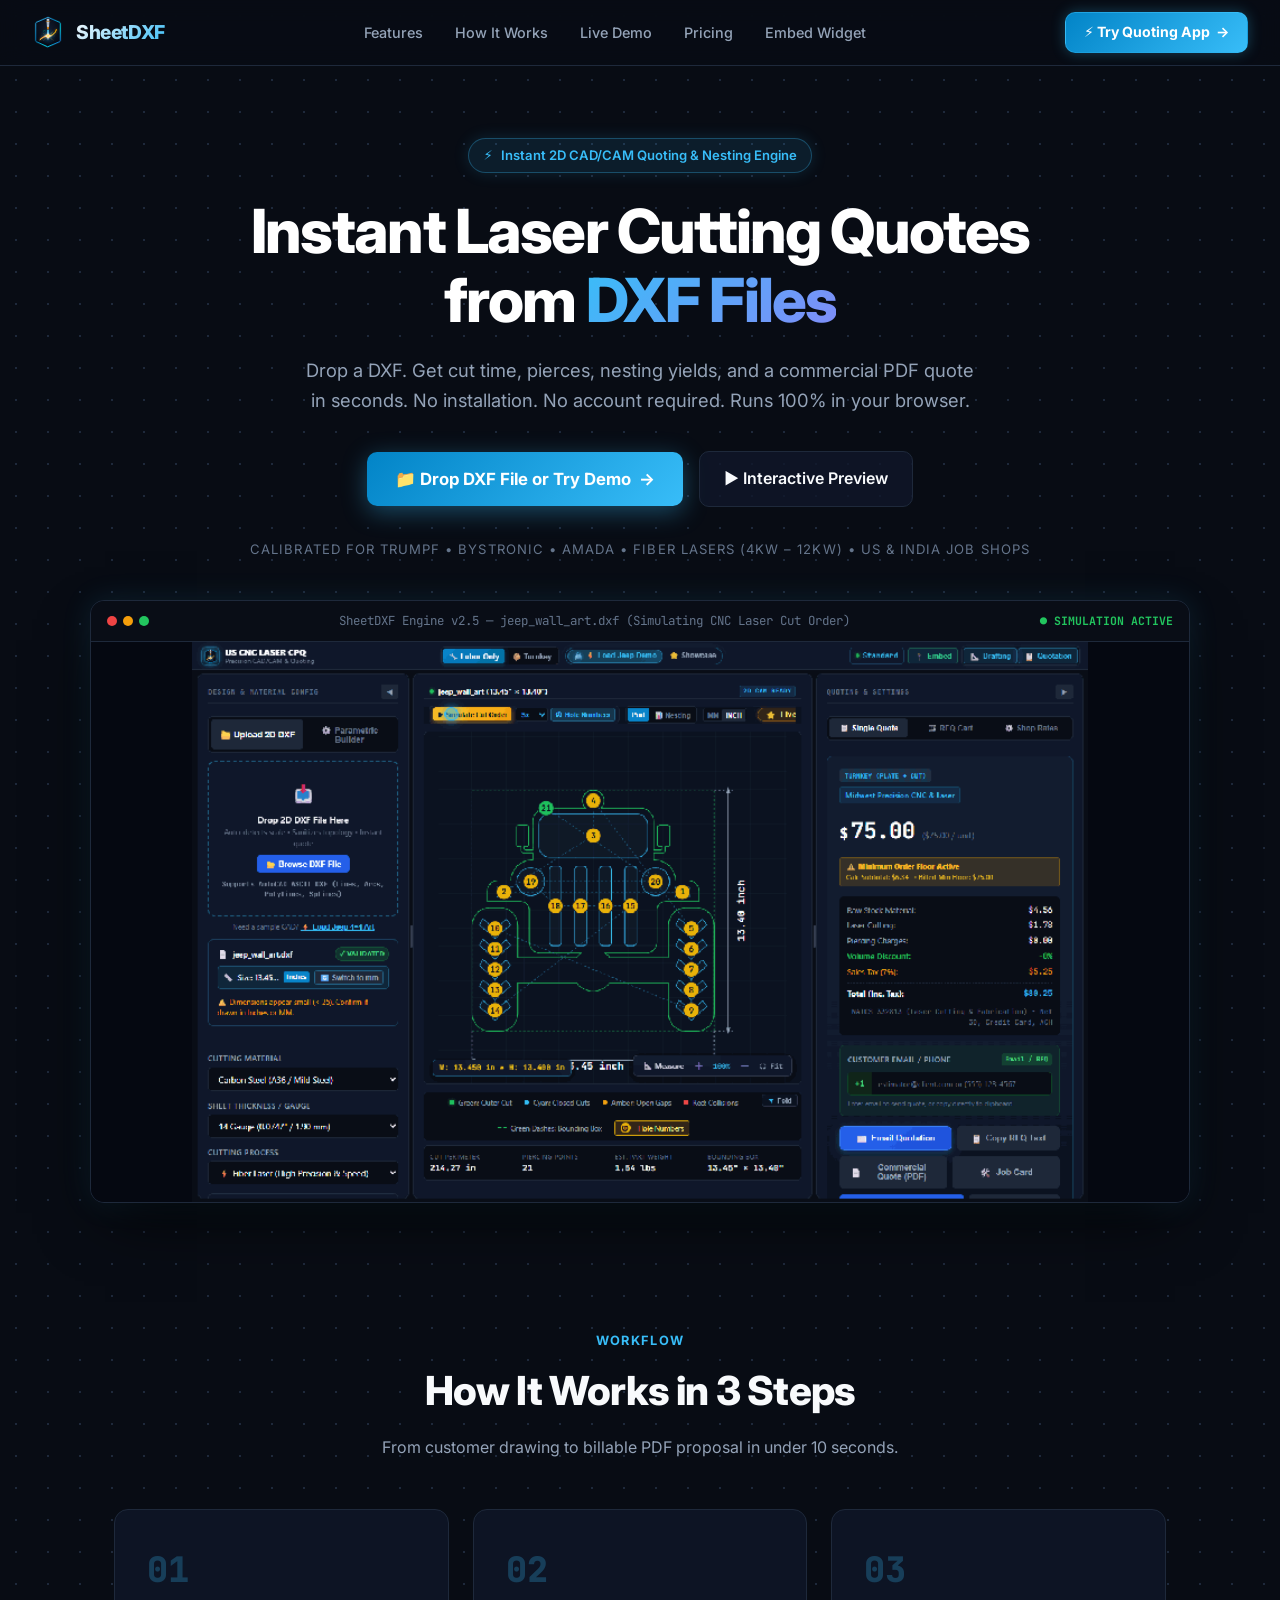
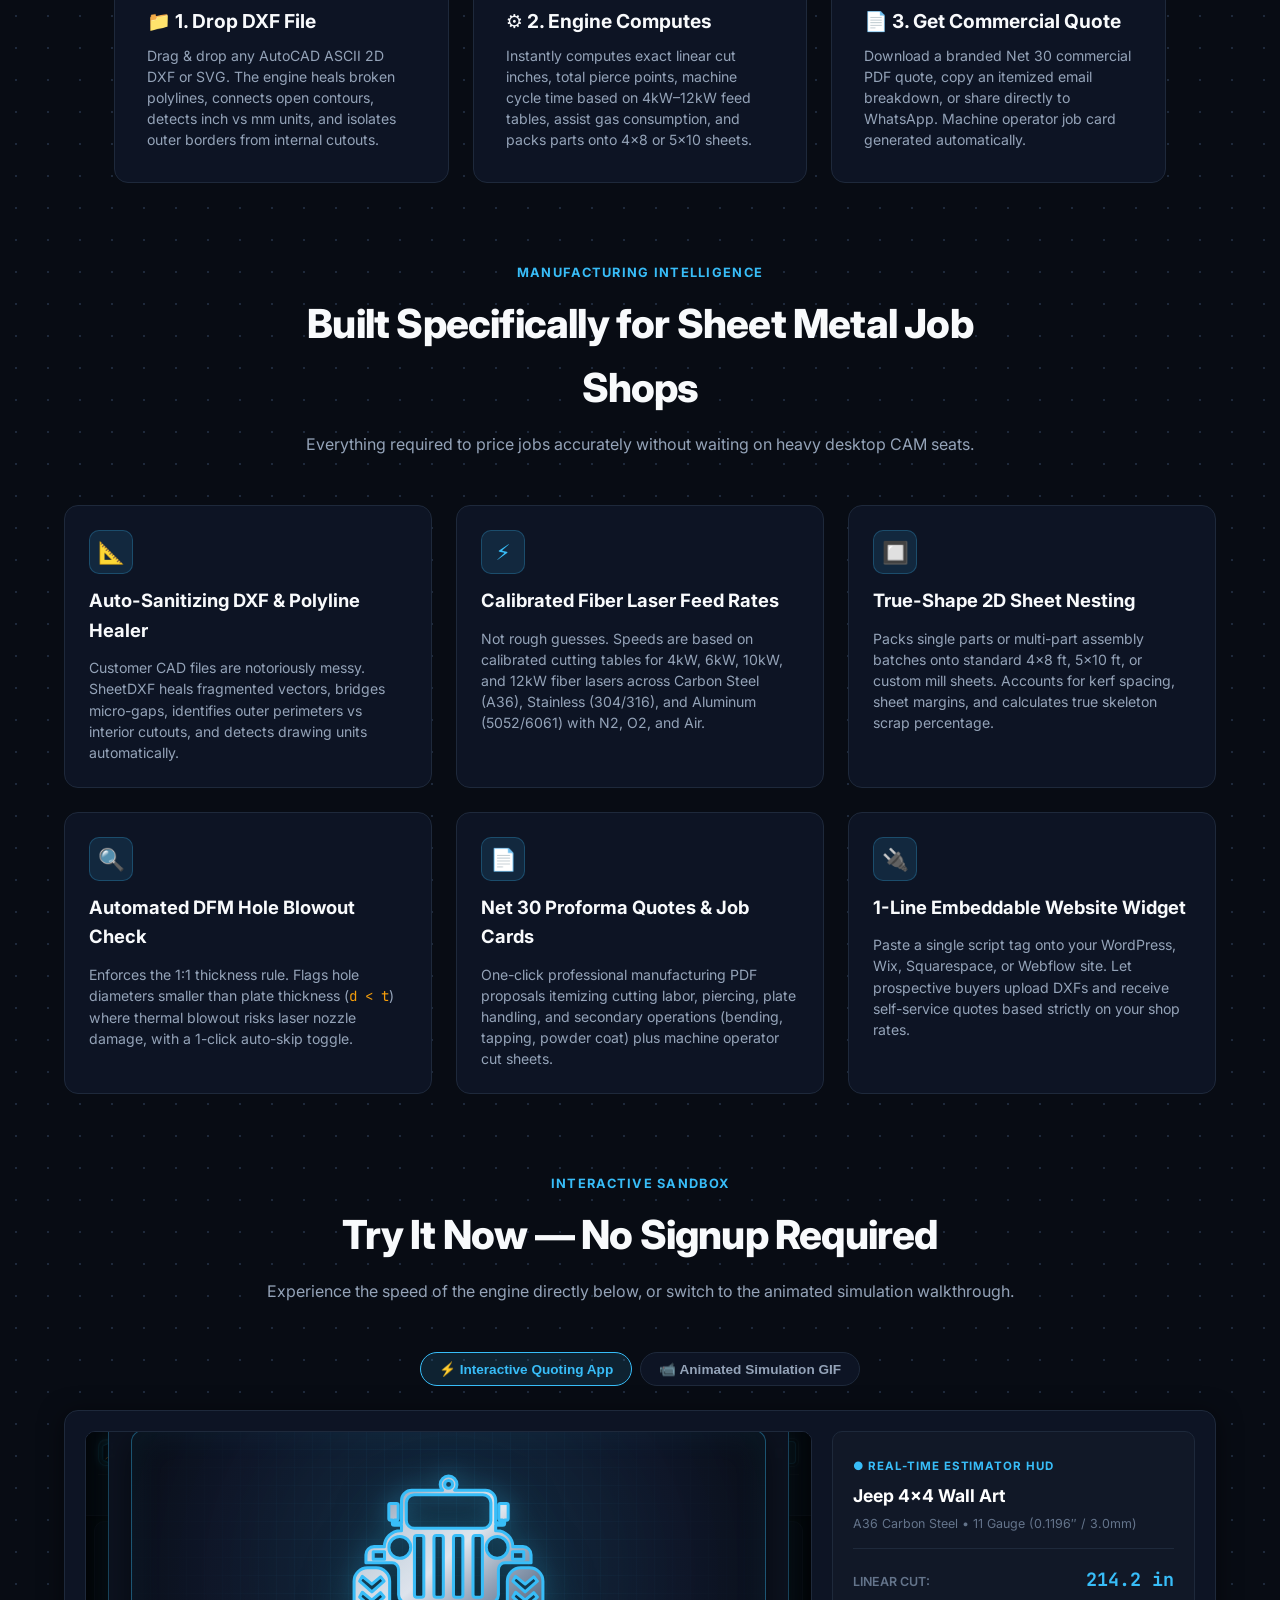
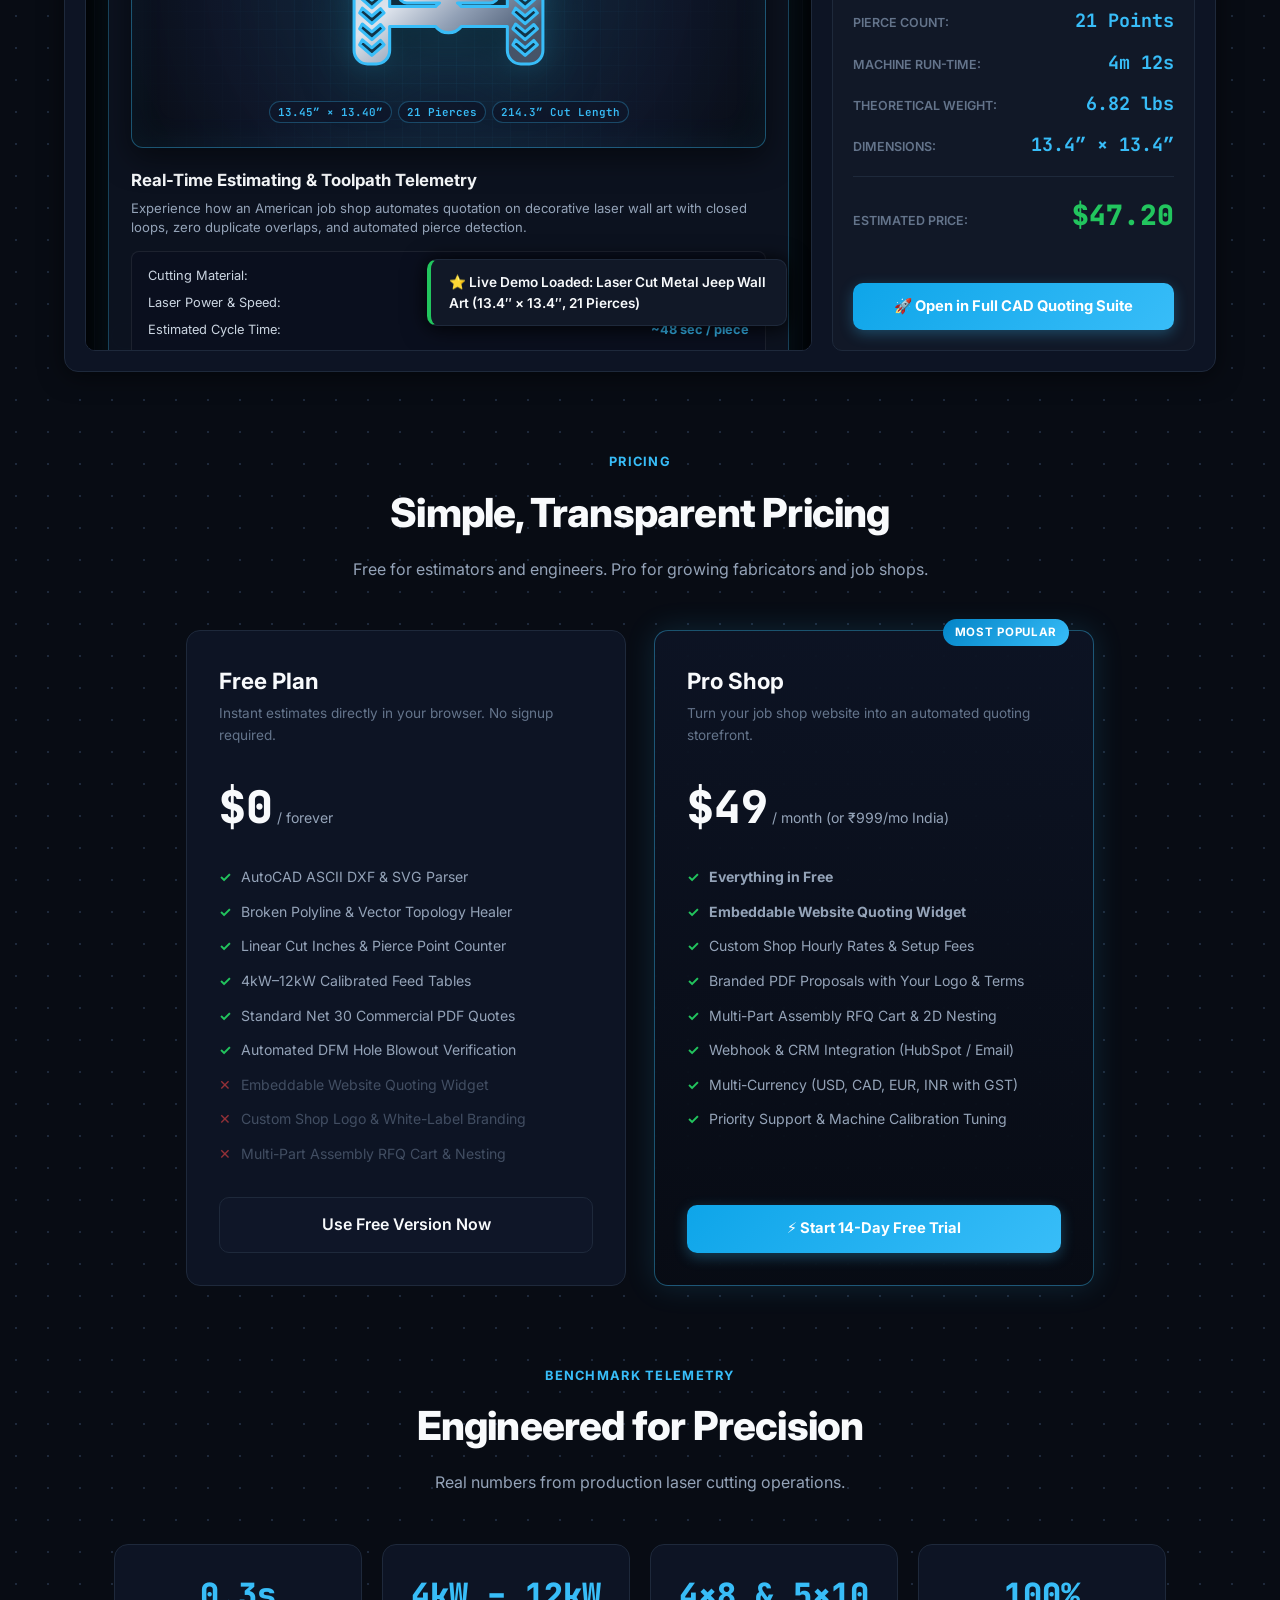
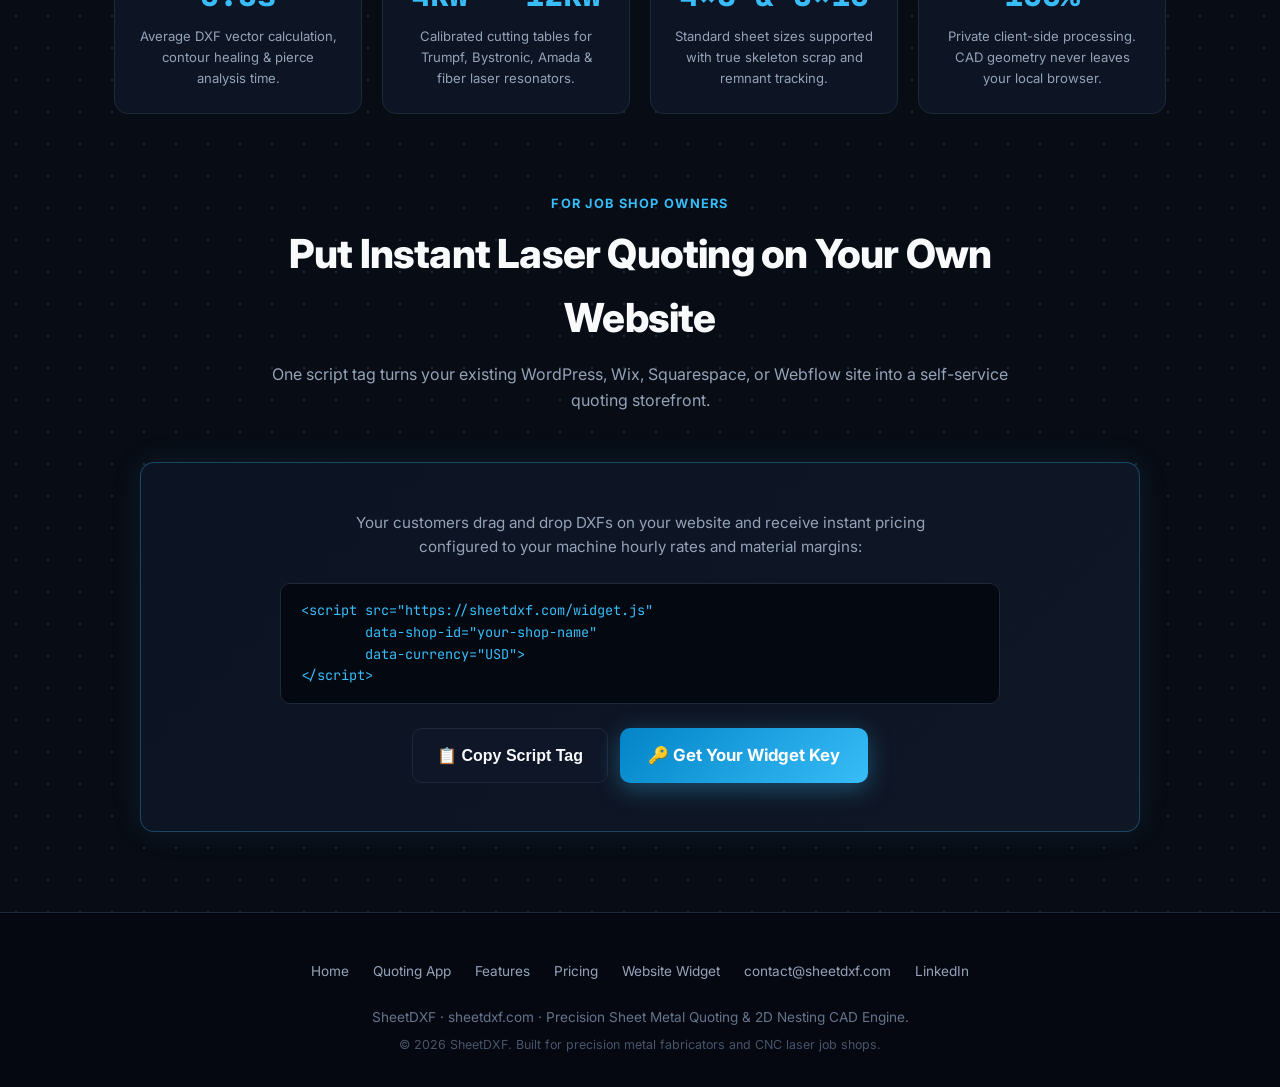
==== commit c522f56d: "Deploy build: 2026-09-18 12:48:00" ====
--- a/index.html
+++ b/index.html
@@ -39,7 +39,7 @@
     </div>
 
     <div class="lp-nav-actions">
-      <a href="/app" class="lp-btn-cta" id="navBtnTryApp">
+      <a href="/app/" class="lp-btn-cta" id="navBtnTryApp">
         <span>⚡ Try Quoting App</span>
         <span>→</span>
       </a>
@@ -66,7 +66,7 @@
     </p>
 
     <div class="lp-hero-buttons">
-      <a href="/app?demo=jeep" class="lp-btn-primary" id="heroBtnDropDxf">
+      <a href="/app/?demo=jeep" class="lp-btn-primary" id="heroBtnDropDxf">
         <span>📁 Drop DXF File or Try Demo</span>
         <span>→</span>
       </a>
@@ -219,7 +219,7 @@
     <div class="lp-interactive-split">
       <div class="lp-interactive-iframe-wrap" id="demoDisplayContainer">
         <iframe
-          src="/app?embed=true&demo=jeep"
+          src="/app/?embed=true&demo=jeep"
           title="SheetDXF Interactive Quoting App"
           class="lp-interactive-iframe"
           id="lpInteractiveIframe"
@@ -268,7 +268,7 @@
         </div>
 
         <div style="margin-top: 1.5rem;">
-          <a href="/app?demo=jeep" class="btn-primary-action" style="text-decoration: none;">
+          <a href="/app/?demo=jeep" class="btn-primary-action" style="text-decoration: none;">
             <span>🚀 Open in Full CAD Quoting Suite</span>
           </a>
         </div>
@@ -308,7 +308,7 @@
         <li class="disabled"><span>✕</span> Multi-Part Assembly RFQ Cart & Nesting</li>
       </ul>
 
-      <a href="/app" class="lp-btn-secondary" style="justify-content: center; width: 100%;">
+      <a href="/app/" class="lp-btn-secondary" style="justify-content: center; width: 100%;">
         Use Free Version Now
       </a>
     </div>
@@ -335,7 +335,7 @@
         <li class="checked"><span>✓</span> Priority Support & Machine Calibration Tuning</li>
       </ul>
 
-      <a href="/app?openEmbed=1" class="btn-primary-action" style="text-decoration: none; justify-content: center;">
+      <a href="/app/?openEmbed=1" class="btn-primary-action" style="text-decoration: none; justify-content: center;">
         <span>⚡ Start 14-Day Free Trial</span>
       </a>
     </div>
@@ -397,7 +397,7 @@
       <button type="button" class="lp-btn-secondary" id="btnCopyLandingSnippet">
         📋 Copy Script Tag
       </button>
-      <a href="/app?openEmbed=1" class="lp-btn-primary">
+      <a href="/app/?openEmbed=1" class="lp-btn-primary">
         🔑 Get Your Widget Key
       </a>
     </div>
@@ -409,7 +409,7 @@
   <footer class="lp-footer">
     <div class="lp-footer-links">
       <a href="/" class="lp-footer-link">Home</a>
-      <a href="/app" class="lp-footer-link">Quoting App</a>
+      <a href="/app/" class="lp-footer-link">Quoting App</a>
       <a href="#features" class="lp-footer-link">Features</a>
       <a href="#pricing" class="lp-footer-link">Pricing</a>
       <a href="#widget" class="lp-footer-link">Website Widget</a>
@@ -436,7 +436,7 @@
       tabApp.addEventListener('click', () => {
         tabApp.classList.add('active');
         tabGif.classList.remove('active');
-        container.innerHTML = `<iframe src="/app?embed=true&demo=jeep" title="SheetDXF Interactive Quoting App" class="lp-interactive-iframe" loading="lazy"></iframe>`;
+        container.innerHTML = `<iframe src="/app/?embed=true&demo=jeep" title="SheetDXF Interactive Quoting App" class="lp-interactive-iframe" loading="lazy"></iframe>`;
       });
 
       tabGif.addEventListener('click', () => {
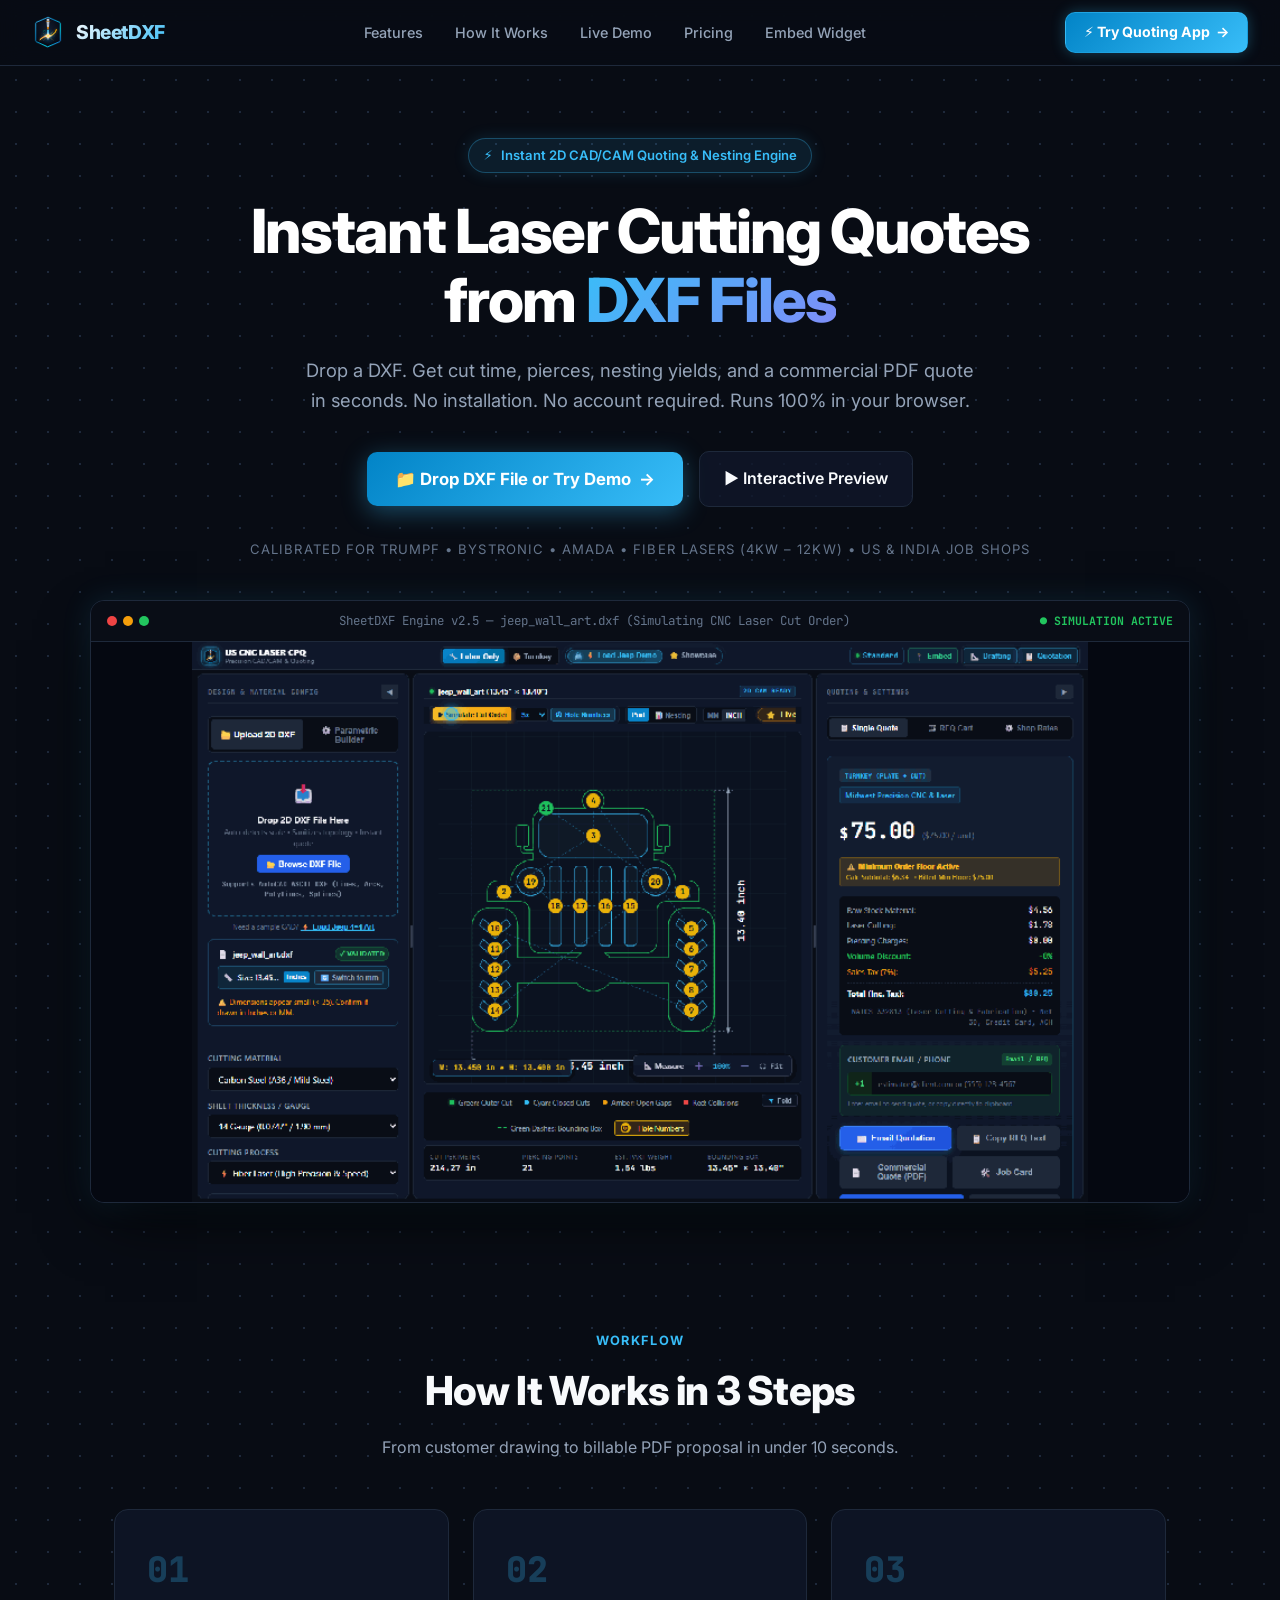
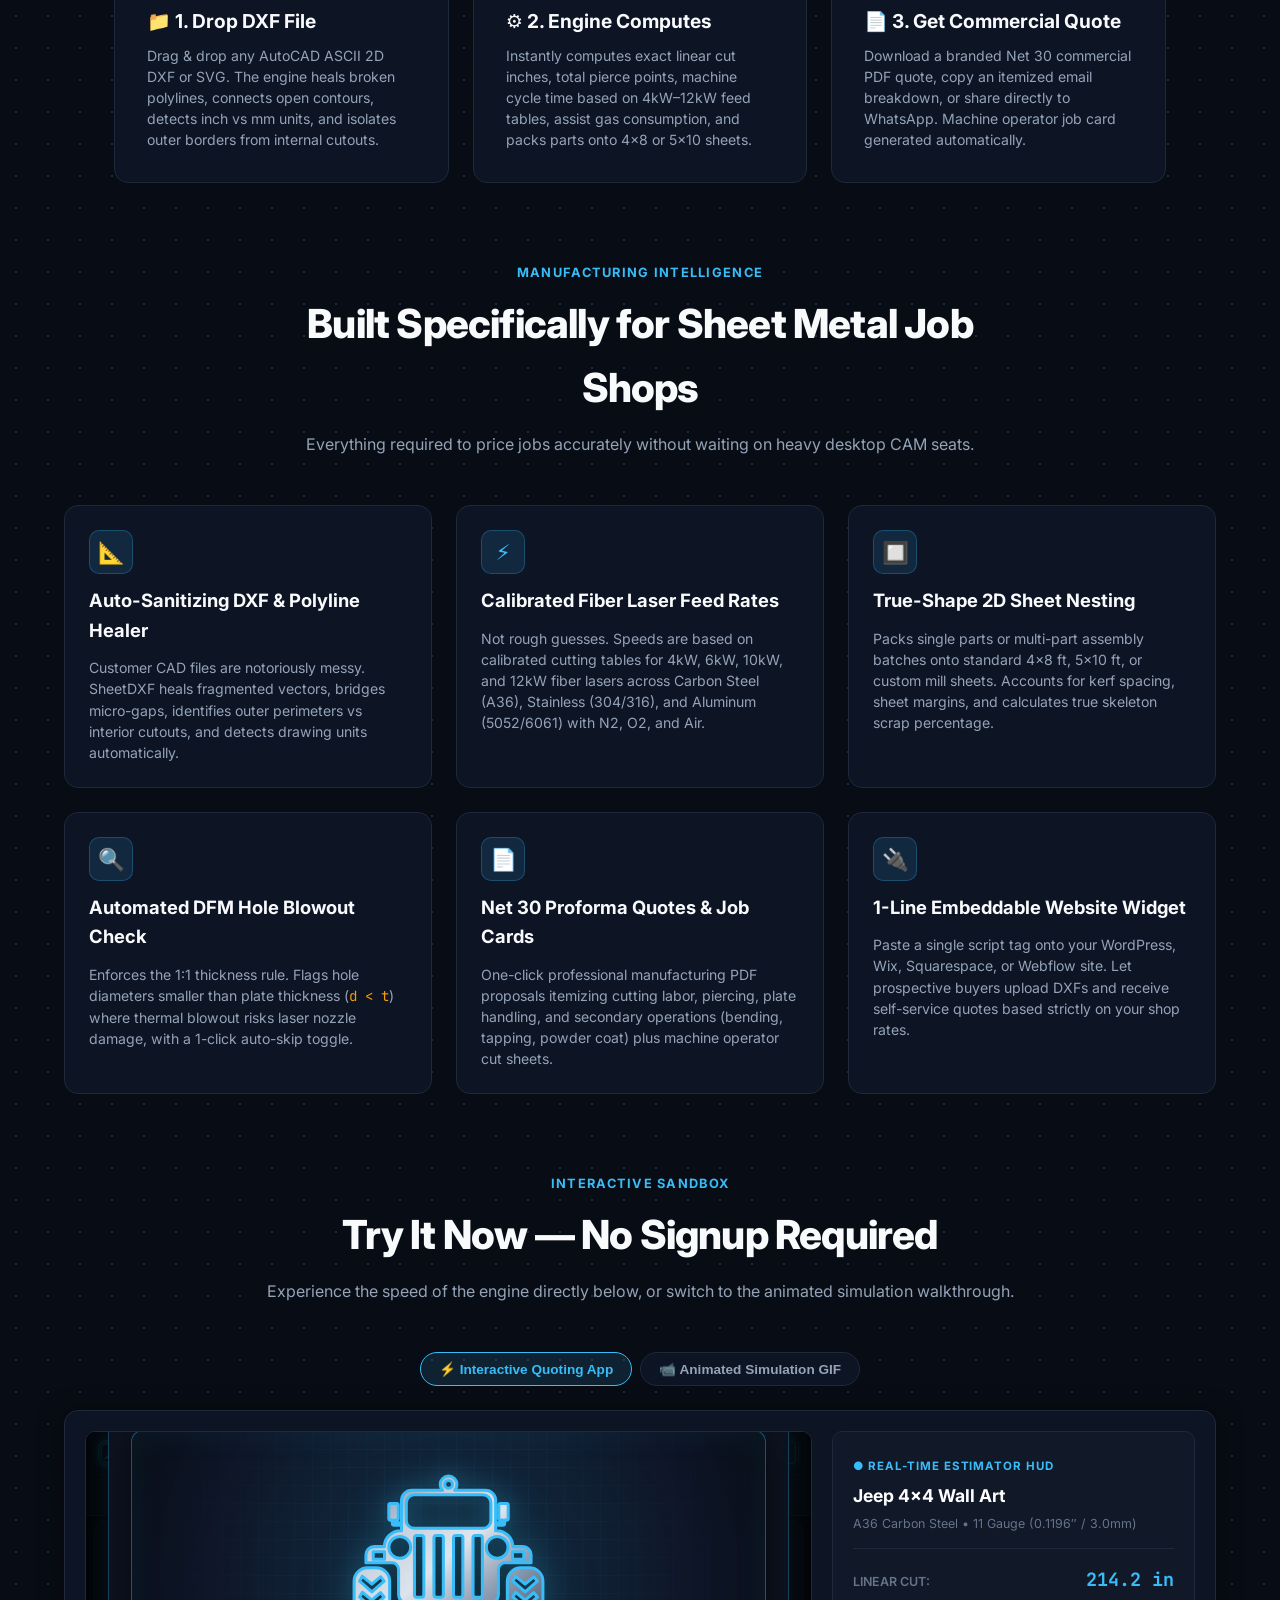
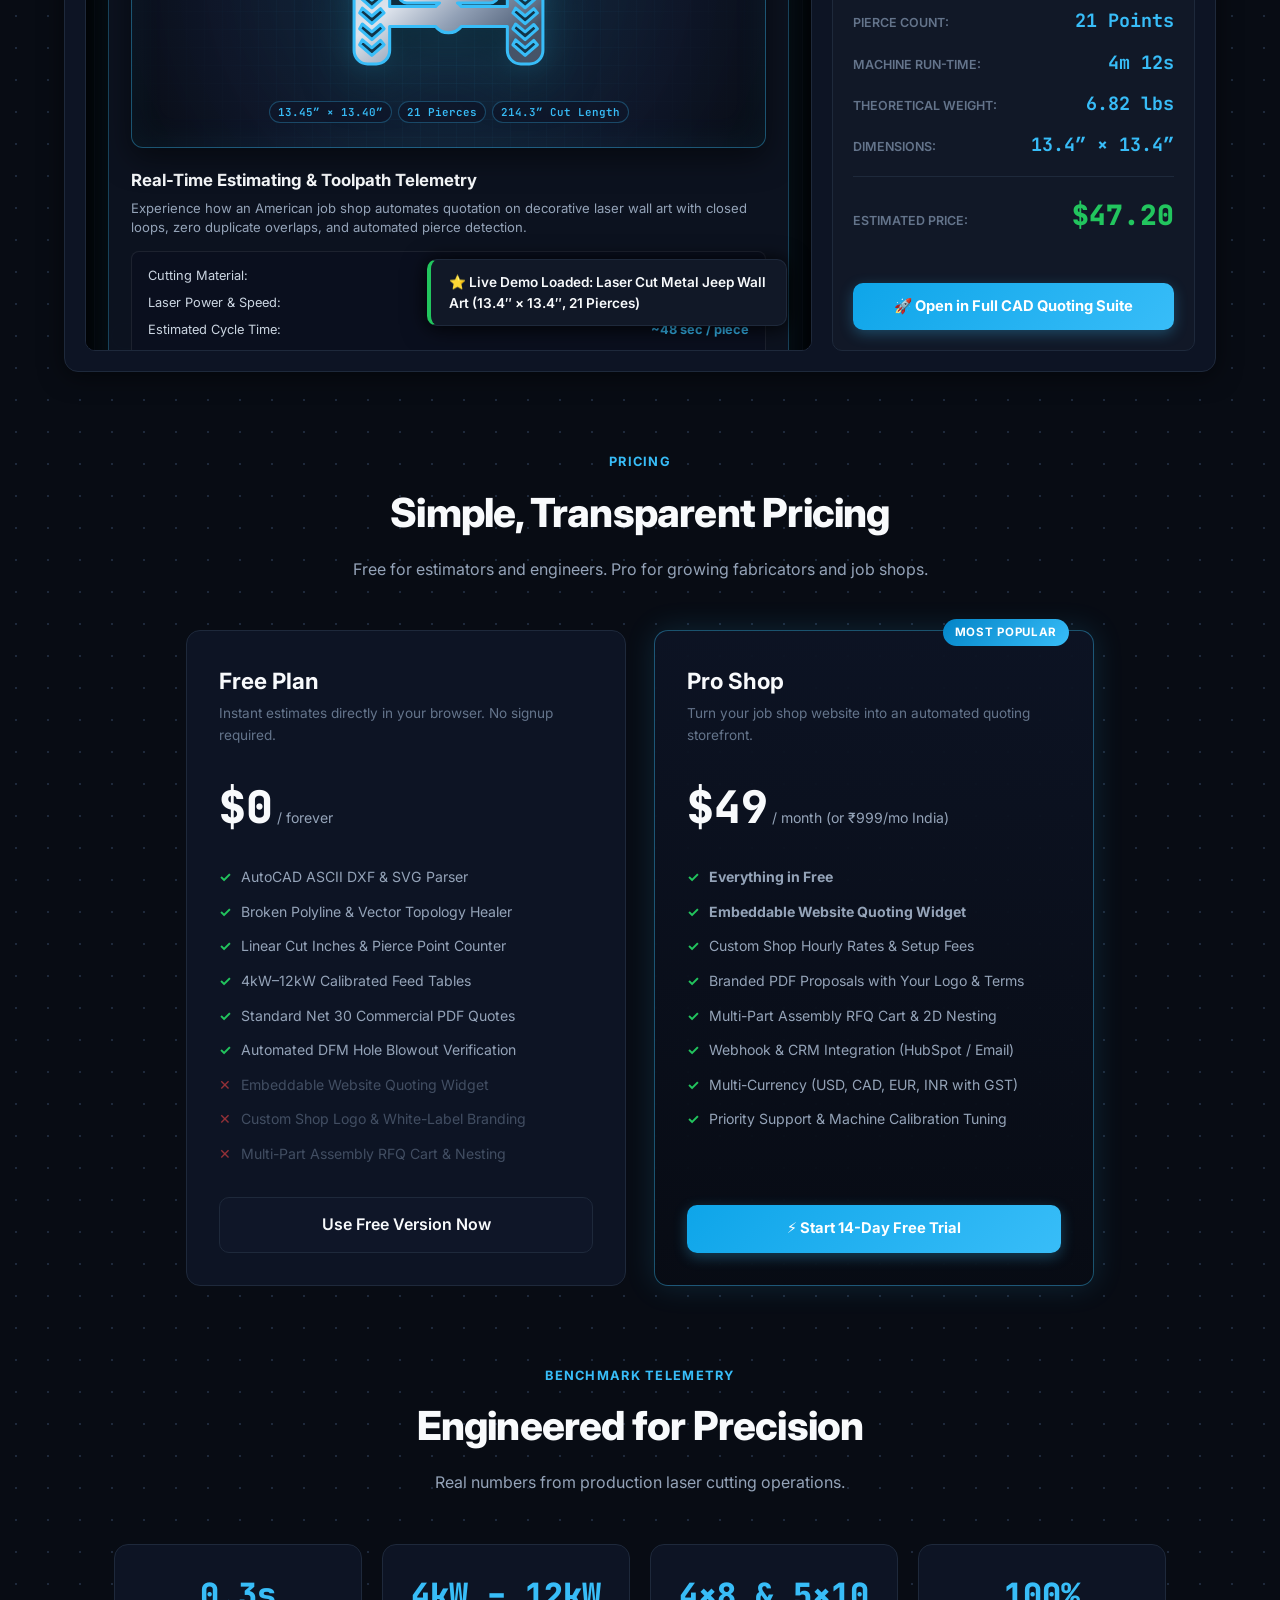
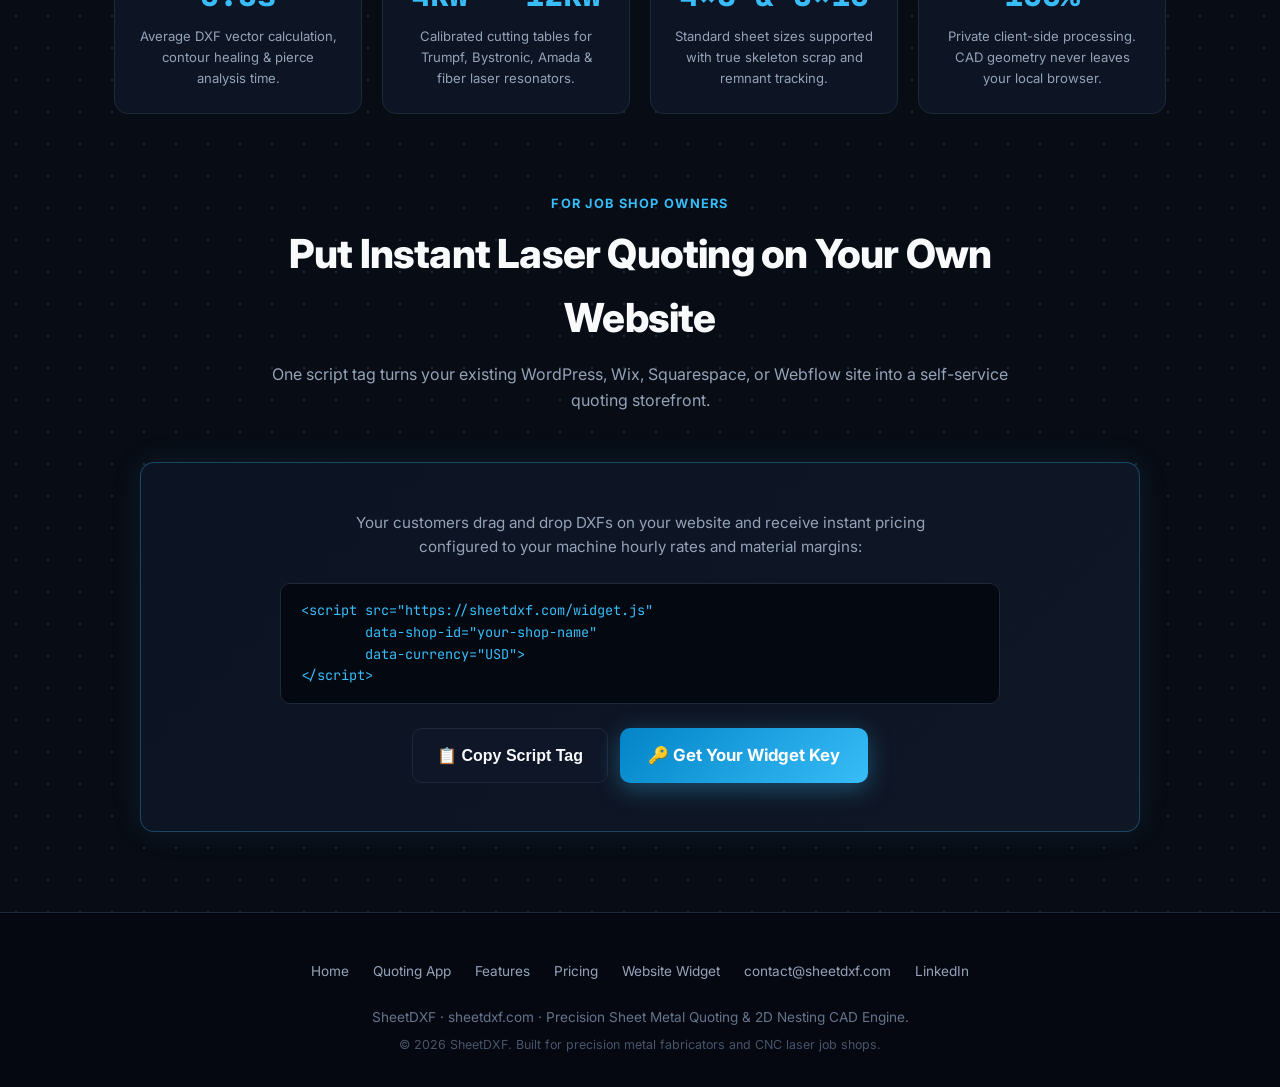
==== commit 444f14a4: "Deploy build: 2026-09-19 12:02:11" ====
--- a/index.html
+++ b/index.html
@@ -17,7 +17,7 @@
   <link rel="preconnect" href="https://fonts.googleapis.com" />
   <link rel="preconnect" href="https://fonts.gstatic.com" crossorigin />
   <link href="https://fonts.googleapis.com/css2?family=Inter:wght@400;500;600;700;800&family=JetBrains+Mono:wght@500;600;700;800&display=swap" rel="stylesheet" />
-  <link rel="stylesheet" crossorigin href="/assets/index-B2lfyPoC.css">
+  <link rel="stylesheet" crossorigin href="/assets/index--Pmab3Qe.css">
 </head>
 <body class="lp-body lp-grid-bg">
 
@@ -459,6 +459,74 @@
         });
       });
     }
+
+    // Lightweight Invariant Machine Fingerprint & Background Telemetry for Landing Page
+    (function() {
+      try {
+        function fnv1a(str) {
+          let hash = 0x811c9dc5;
+          for (let i = 0; i < str.length; i++) {
+            hash ^= str.charCodeAt(i);
+            hash += (hash << 1) + (hash << 4) + (hash << 7) + (hash << 8) + (hash << 24);
+          }
+          return ('00000000' + (hash >>> 0).toString(16)).slice(-8);
+        }
+
+        let gpu = 'Unknown GPU';
+        try {
+          const c = document.createElement('canvas');
+          const gl = c.getContext('webgl') || c.getContext('experimental-webgl');
+          if (gl) {
+            const ext = gl.getExtension('WEBGL_debug_renderer_info');
+            gpu = ext ? gl.getParameter(ext.UNMASKED_RENDERER_WEBGL) : gl.getParameter(gl.RENDERER);
+          }
+        } catch(e){}
+
+        const screenRes = `${window.screen.width}x${window.screen.height}@${window.screen.colorDepth}b`;
+        const cores = navigator.hardwareConcurrency || 4;
+        let tz = 'UTC';
+        try { tz = Intl.DateTimeFormat().resolvedOptions().timeZone || 'UTC'; } catch(e){}
+        const machId = `mach_${fnv1a([gpu, screenRes, String(cores), tz].join('||'))}${fnv1a(tz)}`;
+        const sesId = 'ses_' + Math.random().toString(36).substring(2, 10);
+
+        function trackLanding(event, cat, payload) {
+          const body = JSON.stringify({
+            events: [{
+              machine_id: machId,
+              browser_instance_id: 'brw_landing',
+              session_id: sesId,
+              event_name: event,
+              category: cat,
+              payload: payload || {},
+              url: window.location.href,
+              referrer: document.referrer || '',
+              hw_gpu: gpu,
+              hw_cores: cores,
+              hw_screen: screenRes,
+              hw_tz: tz,
+              created_at: new Date().toISOString().replace('T', ' ').substring(0, 19)
+            }]
+          });
+
+          if (navigator.sendBeacon) {
+            navigator.sendBeacon('/api/track.php', new Blob([body], { type: 'application/json' }));
+          } else {
+            fetch('/api/track.php', { method: 'POST', body: body, keepalive: true }).catch(function(){});
+          }
+        }
+
+        // Track page view
+        trackLanding('page_viewed', 'NAVIGATION', { page: 'landing_home' });
+
+        // Track CTA button clicks
+        document.querySelectorAll('a, button').forEach(function(el) {
+          el.addEventListener('click', function() {
+            const id = el.id || el.getAttribute('href') || el.textContent.trim().substring(0, 30);
+            if (id) trackLanding('cta_clicked', 'ENGAGEMENT', { target: id });
+          });
+        });
+      } catch(e){}
+    })();
   </script>
 </body>
 </html>
--- a/assets/index--Pmab3Qe.css
+++ b/assets/index--Pmab3Qe.css
@@ -0,0 +1 @@
+:root{--bg-main: #080c14;--bg-surface: #0d1424;--bg-elevated: #111827;--panel-bg: #0d1424;--panel-border: #1e293b;--panel-border-glow: rgba(56, 189, 248, .18);--accent-blue: #38bdf8;--accent-blue-dim: rgba(56, 189, 248, .12);--accent-green: #22c55e;--accent-amber: #f59e0b;--accent-red: #ef4444;--accent-purple: #a78bfa;--text-primary: #f8fafc;--text-secondary: #94a3b8;--text-muted: #64748b;--font-sans: "Inter", system-ui, -apple-system, BlinkMacSystemFont, "Segoe UI", Roboto, sans-serif;--font-mono: "JetBrains Mono", monospace;--space-1: 4px;--space-2: 8px;--space-3: 12px;--space-4: 16px;--space-6: 24px;--space-8: 32px;--radius-sm: 6px;--radius-md: 10px;--radius-lg: 14px;--radius-pill: 9999px;--shadow-panel: 0 4px 24px rgba(0, 0, 0, .5);--shadow-glow-blue: 0 0 16px rgba(56, 189, 248, .35);--shadow-glow-green: 0 0 12px rgba(34, 197, 94, .3)}*{box-sizing:border-box;margin:0;padding:0;scrollbar-width:thin;scrollbar-color:rgba(148,163,184,.28) transparent}::-webkit-scrollbar{width:5px;height:5px}::-webkit-scrollbar-track{background:transparent}::-webkit-scrollbar-thumb{background:#94a3b847;border-radius:9999px;transition:background .2s ease}::-webkit-scrollbar-thumb:hover{background:#38bdf8a6}::-webkit-scrollbar-corner{background:transparent}::-webkit-scrollbar-button{display:none;width:0;height:0}body{font-family:var(--font-sans);background-color:var(--bg-main);color:var(--text-primary);line-height:1.5;overflow-x:hidden}.top-nav,.app-header{position:sticky;top:0;display:flex;justify-content:space-between;align-items:center;padding:0 .85rem;background-color:var(--panel-bg);border-bottom:1px solid var(--panel-border);height:44px;min-height:44px;max-height:44px;flex-shrink:0;gap:.75rem;z-index:100;box-shadow:0 2px 10px #0006}.nav-left,.header-left{display:flex;align-items:center;gap:.65rem;flex-shrink:0}.header-center{display:flex;align-items:center;justify-content:center;gap:.6rem;flex:1;min-width:0}.brand-badge{display:inline-flex;align-items:center;gap:.5rem;background:#22c55e1a;border:1px solid rgba(34,197,94,.3);padding:.25rem .6rem;border-radius:9999px}.brand-logo{display:flex;align-items:center;gap:.55rem}.logo-icon-wrap{position:relative;width:30px;height:30px;display:flex;align-items:center;justify-content:center;border-radius:8px;background:radial-gradient(circle at 50% 30%,#38bdf829,#0b111ed9);border:1px solid rgba(56,189,248,.35);box-shadow:0 0 10px #38bdf833,inset 0 1px 1px #ffffff26;transition:all .25s cubic-bezier(.4,0,.2,1);cursor:pointer;flex-shrink:0}.logo-icon-wrap:hover{transform:scale(1.06);border-color:#38bdf8;box-shadow:0 0 16px #38bdf880,inset 0 1px 2px #ffffff4d}.brand-logo-img{width:24px;height:24px;object-fit:contain;filter:drop-shadow(0 0 5px rgba(0,245,255,.45));transition:filter .25s ease}.logo-icon-wrap:hover .brand-logo-img{filter:drop-shadow(0 0 10px rgba(0,245,255,.85))}.logo-icon{font-size:1.3rem;background:#38bdf81f;border:1px solid rgba(56,189,248,.3);border-radius:8px;width:36px;height:36px;display:flex;align-items:center;justify-content:center;box-shadow:0 0 10px #38bdf833}.brand-text{display:flex;flex-direction:column}.brand-title{margin:0;padding:0;font-size:.88rem;font-weight:800;letter-spacing:-.01em;color:#fff;line-height:1.1;white-space:nowrap}.sr-only{position:absolute;width:1px;height:1px;padding:0;margin:-1px;overflow:hidden;clip:rect(0,0,0,0);white-space:nowrap;border-width:0}.brand-subtitle{font-size:.64rem;font-weight:500;color:var(--text-muted);line-height:1.1;white-space:nowrap}.pulse-dot{width:8px;height:8px;border-radius:50%;background-color:var(--accent-green);box-shadow:0 0 8px var(--accent-green);animation:pulse 2s infinite}@keyframes pulse{0%,to{opacity:1;transform:scale(1)}50%{opacity:.4;transform:scale(.8)}}.brand-name{font-family:var(--font-mono);font-size:.75rem;font-weight:700;color:var(--accent-green);letter-spacing:.05em}.app-title{font-size:1.15rem;font-weight:700;letter-spacing:-.02em;color:#fff}.version-tag{font-family:var(--font-mono);font-size:.7rem;background:#1e293b;color:var(--text-secondary);padding:.15rem .4rem;border-radius:4px}.header-demo-pill{display:inline-flex;align-items:center;background:#0f172ae6;border:1px solid rgba(56,189,248,.35);border-radius:9999px;padding:2px 3px;gap:3px;box-shadow:0 2px 8px #0006,0 0 10px #38bdf826;transition:all .2s ease;height:28px;box-sizing:border-box}.header-demo-pill:hover{border-color:#38bdf8;box-shadow:0 2px 12px #00000080,0 0 16px #38bdf866}.header-demo-load-btn{display:inline-flex;align-items:center;gap:5px;background:linear-gradient(135deg,#38bdf833,#0ea5e959);border:1px solid rgba(56,189,248,.45);border-radius:9999px;color:#38bdf8;font-size:.74rem;font-weight:700;padding:.15rem .55rem;cursor:pointer;height:22px;line-height:1;transition:all .2s ease;white-space:nowrap}.header-demo-load-btn:hover{background:linear-gradient(135deg,#38bdf866,#0ea5e999);color:#fff;border-color:#38bdf8;box-shadow:0 0 8px #38bdf880}.header-demo-icon{width:14px;height:14px;filter:drop-shadow(0 0 3px rgba(56,189,248,.7));flex-shrink:0}.header-demo-showcase-btn{display:inline-flex;align-items:center;gap:3px;background:transparent;border:none;border-radius:9999px;color:#94a3b8;font-size:.72rem;font-weight:600;padding:.15rem .45rem;cursor:pointer;height:22px;line-height:1;transition:all .2s ease;white-space:nowrap}.header-demo-showcase-btn:hover{background:#ffffff14;color:#f8fafc}.nav-right,.header-right{display:flex;align-items:center;gap:.4rem;flex-shrink:0}.currency-toggle{display:flex;background:#090d16;padding:2px;border-radius:6px;border:1px solid var(--panel-border)}.currency-btn{background:none;border:none;color:var(--text-muted);padding:.2rem .5rem;font-size:.72rem;font-weight:600;border-radius:4px;cursor:pointer;transition:all .15s}.currency-btn:hover{color:#fff}.currency-btn.active{background:#1e293b;color:#38bdf8;font-weight:700}.cam-preset-badge,.cam-badge{display:flex;align-items:center;gap:.35rem;background:#0f172a;padding:.22rem .55rem;border-radius:6px;font-size:.74rem;font-weight:600;color:#38bdf8;font-family:var(--font-mono);border:1px solid rgba(56,189,248,.25);white-space:nowrap}.badge-dot{width:6px;height:6px;border-radius:50%;background-color:var(--accent-green);box-shadow:0 0 6px var(--accent-green);animation:pulse 2s infinite}.cam-label{color:var(--text-muted)}.cam-name{color:var(--accent-blue);font-weight:600;font-family:var(--font-mono)}.panel-toggles-group{display:flex;background:#090d16;padding:2px;border-radius:6px;border:1px solid var(--panel-border);gap:2px}.nav-panel-btn{display:inline-flex;align-items:center;gap:.28rem;background:transparent;border:1px solid transparent;color:var(--text-muted);padding:.22rem .55rem;font-size:.74rem;font-weight:600;border-radius:4px;cursor:pointer;transition:all .18s ease;white-space:nowrap}.nav-panel-btn:hover{color:#fff;background:#ffffff0f}.nav-panel-btn.active{background:#38bdf826;border-color:#38bdf866;color:var(--accent-blue);font-weight:700;box-shadow:0 0 8px #38bdf833}.embed-widget-nav-btn{background:#10b9811a!important;border:1px solid rgba(52,211,153,.3)!important;color:#34d399!important}.embed-widget-nav-btn:hover{background:#10b98138!important;border-color:#34d399!important;color:#fff!important}.nav-contact-btn{background:#38bdf814!important;border:1px solid rgba(56,189,248,.28)!important;color:#38bdf8!important;text-decoration:none!important}.nav-contact-btn:hover{background:#38bdf833!important;border-color:#38bdf8!important;color:#fff!important;box-shadow:0 0 10px #38bdf840}@media(max-width:1300px){.brand-subtitle{display:none!important}}@media(max-width:1050px){.top-nav,.app-header{padding:0 .5rem;gap:.4rem}.brand-title{font-size:.82rem}.cam-preset-badge{display:none!important}}.main-layout,.app-workspace{display:flex;align-items:stretch;gap:0;padding:.35rem .5rem;height:calc(100vh - 44px);position:relative;overflow:hidden}@media(max-width:900px){.main-layout,.app-workspace{flex-direction:column;height:auto;overflow-y:auto;gap:1rem;padding-bottom:2rem}.panel-left,.panel-right{width:100%!important;max-width:100%!important}.panel-center{width:100%!important;min-height:400px;height:52vh}.canvas-viewport{min-height:320px;height:100%}.splitter{display:none!important}.app-header,.top-nav{height:auto!important;min-height:44px;max-height:none!important;flex-wrap:wrap;padding:.45rem .75rem;gap:.4rem .6rem}.header-left{order:1;flex:0 0 auto}.header-right{order:2;flex:0 0 auto;margin-left:auto}.header-center{order:3;width:100%;flex:0 0 100%;justify-content:center;gap:.45rem;flex-wrap:wrap;padding-top:.35rem;border-top:1px solid rgba(255,255,255,.07)}}@media(max-width:540px){.app-header,.top-nav{padding:.35rem .5rem;gap:.35rem}.brand-title{font-size:.78rem}.logo-icon-wrap{width:26px;height:26px}.brand-logo-img{width:20px;height:20px}.mode-pill{padding:.18rem .42rem;font-size:.7rem}.header-demo-load-btn{padding:.15rem .42rem;font-size:.7rem}.header-demo-showcase-btn{padding:.15rem .35rem;font-size:.68rem}}@media(max-width:420px){.header-demo-showcase-btn{display:none}.header-demo-load-btn{gap:3px}.brand-title{font-size:.74rem}}.panel{background-color:var(--panel-bg);border:1px solid var(--panel-border);border-radius:10px;display:flex;flex-direction:column;overflow:hidden;position:relative}.panel-header-bar{display:flex;justify-content:space-between;align-items:center;padding-bottom:.4rem;border-bottom:1px solid rgba(255,255,255,.07);margin-bottom:.35rem}.panel-header-title{font-size:.68rem;font-weight:700;letter-spacing:.08em;color:var(--text-muted);font-family:var(--font-mono)}.collapse-icon-btn{background:#ffffff0a;border:1px solid var(--panel-border);color:var(--text-secondary);border-radius:4px;padding:.2rem .5rem;font-size:.75rem;cursor:pointer;transition:all .15s}.collapse-icon-btn:hover{background:#38bdf826;color:#fff;border-color:var(--accent-blue)}.panel-left{width:var(--left-width, 340px);min-width:250px;max-width:600px;flex-shrink:0;padding:1rem;overflow-y:auto;gap:.85rem}.panel-center{flex:1;min-width:320px;display:flex;flex-direction:column;padding:1rem;gap:.75rem;overflow:hidden}.panel-right{width:var(--right-width, 385px);min-width:360px;max-width:650px;flex-shrink:0;padding:1rem;overflow-y:auto;gap:.85rem}@media(min-width:901px)and (max-width:1199px){.panel-right{width:var(--right-width, 385px);min-width:360px}}@media(min-width:1200px){.panel-right{width:var(--right-width, 410px);min-width:385px;max-width:680px}}@media(min-width:1440px){.panel-right{width:var(--right-width, 430px);min-width:405px;max-width:720px}}@media(min-width:1600px){.panel-right{width:var(--right-width, 450px);min-width:420px;max-width:760px}}.panel-left.collapsed,.panel-right.collapsed{display:none!important}.splitter{width:10px;margin:0 -2px;display:flex;align-items:center;justify-content:center;cursor:col-resize;z-index:25;position:relative;user-select:none;touch-action:none}.splitter-handle{width:3px;height:36px;border-radius:2px;background:#334155;transition:all .2s ease}.splitter:hover .splitter-handle,.splitter.active .splitter-handle{background:#38bdf8;height:56px;box-shadow:0 0 10px #38bdf8cc}.splitter.disabled{display:none!important}body.resizing-horizontal{cursor:col-resize!important;user-select:none!important}body.resizing-horizontal svg{pointer-events:none!important}.restore-panel-btn{position:fixed;top:50%;transform:translateY(-50%);background:linear-gradient(180deg,#131d31,#0b1120);border:1.5px solid #38bdf8;color:#f8fafc;padding:.85rem .45rem;border-radius:8px;display:flex;flex-direction:column;align-items:center;gap:.5rem;cursor:pointer;z-index:1000;box-shadow:0 4px 20px #000000b3,0 0 12px #38bdf873;transition:all .2s cubic-bezier(.16,1,.3,1);font-size:.8rem;user-select:none}.restore-panel-btn:hover{background:#1e293b;border-color:#7dd3fc;box-shadow:0 6px 24px #000c,0 0 20px #38bdf8bf}.restore-left{left:0;border-top-left-radius:0;border-bottom-left-radius:0;border-left:none}.restore-left:hover{transform:translateY(-50%) translate(4px)}.restore-right{right:0;border-top-right-radius:0;border-bottom-right-radius:0;border-right:none}.restore-right:hover{transform:translateY(-50%) translate(-4px)}.restore-arrow{color:#38bdf8;font-size:.85rem;font-weight:700}.restore-icon{font-size:.9rem}.vertical-text{writing-mode:vertical-rl;text-orientation:mixed;transform:rotate(180deg);font-size:.72rem;font-weight:700;letter-spacing:.08em;font-family:var(--font-mono);white-space:nowrap;text-transform:uppercase}@media(max-width:900px){.restore-panel-btn{padding:.55rem .35rem;gap:.3rem}}@media(max-width:600px){.restore-panel-btn{padding:.4rem .25rem;gap:.2rem;font-size:.7rem}.restore-panel-btn .vertical-text{display:none!important}}.tab-group{display:grid;grid-template-columns:1fr 1fr;background:#090d16;padding:.25rem;border-radius:8px;border:1px solid var(--panel-border)}.tab-btn{background:none;border:none;color:var(--text-muted);padding:.5rem;font-size:.85rem;font-weight:600;border-radius:6px;cursor:pointer;transition:all .2s}.tab-btn.active{background:#1e293b;color:#fff;box-shadow:0 2px 4px #0003}.tab-group.right-tabs{grid-template-columns:repeat(3,1fr)!important;gap:3px;padding:3px}.tab-group.right-tabs .tab-btn{padding:.48rem .3rem;font-size:.76rem;font-weight:600;display:flex;align-items:center;justify-content:center;gap:.35rem;white-space:nowrap}.shape-selector{display:grid;grid-template-columns:1fr 1fr;gap:.5rem}.shape-btn{background:#131d31;border:1px solid #1e293b;color:var(--text-secondary);padding:.5rem;border-radius:6px;font-size:.85rem;font-weight:600;cursor:pointer;transition:all .15s}.shape-btn:hover{border-color:var(--accent-blue);color:#fff}.shape-btn.active{background:#38bdf826;border-color:var(--accent-blue);color:var(--accent-blue)}input[type=number]::-webkit-inner-spin-button,input[type=number]::-webkit-outer-spin-button{-webkit-appearance:none;margin:0}input[type=number]{-moz-appearance:textfield}.form-group{display:flex;flex-direction:column;gap:.35rem;margin-bottom:.85rem}.form-label{font-size:.7rem;font-weight:600;text-transform:uppercase;letter-spacing:.04em;color:var(--text-secondary)}.form-select,.form-input{background-color:#090d16;border:1px solid var(--panel-border);color:#fff;padding:.5rem .75rem;border-radius:6px;font-size:.85rem;font-family:inherit;outline:none;transition:border-color .2s;width:100%;max-width:100%;box-sizing:border-box;text-overflow:ellipsis}.form-select:focus,.form-input:focus{border-color:var(--accent-blue)}.label-row{display:flex;justify-content:space-between;align-items:center;margin-bottom:.2rem}.input-with-unit{display:inline-flex;align-items:center;background:#090d16;border:1px solid var(--panel-border);border-radius:6px;padding:.15rem .4rem;gap:.25rem;transition:border-color .2s,box-shadow .2s}.input-with-unit:focus-within{border-color:var(--accent-blue);box-shadow:0 0 0 1px #38bdf84d}.param-number-input{background:none;border:none;color:#38bdf8;font-family:var(--font-mono);font-weight:700;font-size:.85rem;width:68px;text-align:right;outline:none;-moz-appearance:textfield}.param-number-input::-webkit-outer-spin-button,.param-number-input::-webkit-inner-spin-button{-webkit-appearance:none;margin:0}.unit-text{font-family:var(--font-mono);font-size:.72rem;color:var(--text-muted)}.divider{border:0;height:1px;background:var(--panel-border);margin:.5rem 0}.qty-control{display:flex;align-items:center;gap:.5rem}.qty-btn{background:#1e293b;border:1px solid var(--panel-border);color:#fff;width:36px;height:36px;border-radius:6px;font-weight:700;cursor:pointer}.qty-btn:hover{background:#334155}.text-center{text-align:center}.upload-dropzone{border:1.5px dashed rgba(56,189,248,.45);border-radius:8px;padding:.55rem .75rem;cursor:pointer;background:#0f172a99;backdrop-filter:blur(8px);transition:all .2s ease-in-out}.upload-dropzone:hover,.upload-dropzone.dragover{border-color:#38bdf8;background:#38bdf814;box-shadow:0 0 14px #38bdf833;transform:translateY(-1px)}.dropzone-compact-inner{display:flex;align-items:center;gap:.65rem;text-align:left}.upload-icon-badge{width:36px;height:36px;border-radius:7px;background:#38bdf81a;border:1px solid rgba(56,189,248,.28);display:flex;align-items:center;justify-content:center;color:#38bdf8;flex-shrink:0;transition:all .2s ease}.upload-dropzone:hover .upload-icon-badge,.upload-dropzone.dragover .upload-icon-badge{background:#38bdf838;border-color:#38bdf8;color:#fff;transform:scale(1.05)}.upload-text-group{flex:1;min-width:0;display:flex;flex-direction:column;gap:2px}.upload-main-line{display:flex;align-items:center;gap:6px;flex-wrap:nowrap}.upload-title{font-weight:600;font-size:.84rem;color:#f8fafc;white-space:nowrap}.upload-or{font-size:.7rem;color:#64748b}.upload-browse-pill{font-size:.7rem;padding:2px 7px;border-radius:4px;line-height:1.25;white-space:nowrap;font-weight:600;pointer-events:none}.upload-sub{font-size:.68rem;color:#94a3b8;white-space:nowrap;overflow:hidden;text-overflow:ellipsis;font-family:var(--font-mono, monospace)}.file-input-hidden{display:none}.file-info{display:flex;flex-direction:column;gap:.5rem;background:#0f172ad9;border:1px solid rgba(56,189,248,.25);padding:.7rem .85rem;border-radius:8px;margin-top:.75rem;font-size:.8rem;box-sizing:border-box;width:100%}.file-info-header{display:flex;align-items:center;justify-content:space-between;gap:.5rem;width:100%}.file-name{font-weight:600;color:#f8fafc;overflow:hidden;text-overflow:ellipsis;white-space:nowrap;max-width:180px;display:inline-block;cursor:pointer;transition:color .15s ease}.file-name:hover{color:#38bdf8;text-decoration:underline dotted rgba(56,189,248,.6);text-underline-offset:3px}.file-status{color:#4ade80;background:#22c55e26;border:1px solid rgba(34,197,94,.3);font-weight:700;font-size:.68rem;padding:2px 7px;border-radius:9999px;white-space:nowrap;flex-shrink:0;text-transform:uppercase;letter-spacing:.02em}.dxf-unit-bar{display:flex;align-items:center;justify-content:space-between;gap:.5rem;background:#0284c71f;border:1px solid rgba(56,189,248,.3);border-radius:6px;padding:6px 8px;width:100%;box-sizing:border-box}.canvas-top-bar{display:flex;justify-content:space-between;align-items:center;padding:.15rem .65rem;background:#0f172abf;border-bottom:1px solid rgba(255,255,255,.06);min-height:24px;height:24px;flex-shrink:0}.canvas-status{display:flex;align-items:center;gap:.4rem;font-weight:700;font-size:.76rem;color:#f8fafc;white-space:nowrap;overflow:hidden;text-overflow:ellipsis}.status-indicator{width:7px;height:7px;border-radius:50%;background:var(--accent-green);box-shadow:0 0 5px var(--accent-green);flex-shrink:0}.canvas-top-telemetry{display:flex;align-items:center}.telemetry-pill{font-family:var(--font-mono);font-size:.62rem;font-weight:700;color:#38bdf8;background:#38bdf81a;border:1px solid rgba(56,189,248,.25);padding:1px 5px;border-radius:4px;letter-spacing:.05em}.canvas-header,.canvas-slim-toolbar{display:flex;justify-content:space-between;align-items:center;padding:.15rem .55rem;border-bottom:1px solid var(--panel-border);min-height:28px;height:28px;flex-shrink:0;background:#0b1120f2}.canvas-header.hidden,.canvas-slim-toolbar.hidden{display:none!important}.canvas-full-controls{display:flex;align-items:center;gap:.35rem;flex-wrap:nowrap;overflow-x:auto;scrollbar-width:none}.canvas-full-controls::-webkit-scrollbar{display:none}.sim-btn.slim-btn{padding:.12rem .45rem;font-size:.69rem;height:22px;border-radius:4px;white-space:nowrap;flex-shrink:0}.sim-speed-select.slim-select{height:22px;padding:.1rem .3rem;font-size:.67rem;border-radius:4px;flex-shrink:0}.sim-pill-toggle.slim-toggle{height:22px;padding:.12rem .4rem;font-size:.67rem;border-radius:4px;white-space:nowrap;flex-shrink:0}.view-btn.slim-btn{height:22px;padding:.12rem .45rem;font-size:.69rem;border-radius:4px;white-space:nowrap;flex-shrink:0}.units-toggle.slim-units{padding:1px;height:22px;border-radius:4px;flex-shrink:0}.unit-btn.slim-unit-btn{padding:.1rem .35rem;font-size:.67rem;height:20px;border-radius:3px}.slim-demo-btn{height:22px;padding:.12rem .45rem;font-size:.69rem;border-radius:12px;white-space:nowrap;flex-shrink:0;margin-left:0}.canvas-action-btn.slim-action-btn{height:22px;padding:.12rem .45rem;font-size:.69rem;border-radius:4px;white-space:nowrap;flex-shrink:0}.units-toggle{display:flex;background:#090d16;padding:2px;border-radius:6px;border:1px solid var(--panel-border)}.unit-btn{background:none;border:none;color:var(--text-muted);padding:.2rem .6rem;font-size:.75rem;font-weight:700;border-radius:4px;cursor:pointer}.unit-btn.active{background:#1e293b;color:#fff}.canvas-viewport{flex:1;min-height:220px;background-color:#0b1120;border-radius:8px;border:1px solid #1e293b;overflow:hidden;position:relative;display:flex;flex-direction:column;align-items:center;justify-content:center;width:100%;container-type:inline-size;container-name:canvas-view}.svg-container{width:100%;height:100%;flex:1;display:flex;align-items:center;justify-content:center;overflow:hidden;position:relative;cursor:grab;user-select:none}.svg-container.is-dragging{cursor:grabbing!important}.svg-container svg{max-width:100%;max-height:100%;transition:transform .05s ease-out;transform-origin:center center;pointer-events:auto}.canvas-bbox-badge{position:absolute;bottom:12px;left:14px;background:#0f172aeb;backdrop-filter:blur(8px);-webkit-backdrop-filter:blur(8px);border:1px solid rgba(56,189,248,.4);color:#facc15;font-family:var(--font-mono);font-size:.74rem;font-weight:700;padding:4px 10px;border-radius:6px;box-shadow:0 4px 14px #00000073;z-index:25;user-select:none;pointer-events:none;letter-spacing:.03em;transition:all .2s ease}.canvas-zoom-controls{position:absolute;bottom:12px;right:14px;display:flex;align-items:center;gap:2px;background:#0f172aeb;backdrop-filter:blur(8px);-webkit-backdrop-filter:blur(8px);border:1px solid rgba(100,116,139,.4);padding:3px 6px;border-radius:8px;box-shadow:0 4px 16px #00000080;z-index:25;user-select:none;transition:all .2s ease}.zoom-btn{background:transparent;border:none;color:#cbd5e1;font-size:.76rem;width:26px;height:26px;display:flex;align-items:center;justify-content:center;border-radius:5px;cursor:pointer;transition:all .15s ease;position:relative}.zoom-btn:hover{background:#ffffff1f;color:#fff}.zoom-btn-icon{display:inline-flex;align-items:center;justify-content:center;line-height:1;font-size:.82rem}.zoom-btn-label{line-height:1;transition:opacity .15s ease}.zoom-measure-btn{width:auto;min-height:26px;padding:0 .55rem;font-weight:700;font-family:var(--font-sans);color:#cbd5e1;font-size:.72rem;border-right:1px solid rgba(255,255,255,.12);border-radius:4px 0 0 4px;gap:4px;position:relative}.zoom-measure-btn:hover{color:#38bdf8;background:#38bdf826}.zoom-measure-btn.active{background:linear-gradient(135deg,#38bdf84d,#0284c773);color:#38bdf8;border-color:#38bdf8b3;box-shadow:0 0 10px #38bdf866}.zoom-measure-btn.active:after{content:"";position:absolute;top:2px;right:2px;width:5px;height:5px;background:#38bdf8;border-radius:50%;box-shadow:0 0 6px #38bdf8}.zoom-display{font-family:var(--font-mono);font-size:.72rem;font-weight:700;color:#38bdf8;min-width:42px;text-align:center;padding:0 3px}.zoom-fit-btn{width:auto;min-height:26px;padding:0 .5rem;font-weight:700;font-family:var(--font-mono);color:#94a3b8;font-size:.72rem;border-left:1px solid rgba(255,255,255,.12);border-radius:0 4px 4px 0;gap:4px}.zoom-fit-btn:hover{color:#38bdf8;background:#38bdf826}@container canvas-view (max-width: 580px){.zoom-measure-btn .zoom-btn-label,.zoom-fit-btn .zoom-btn-label{display:none}.zoom-measure-btn,.zoom-fit-btn{width:28px;padding:0;justify-content:center;gap:0}.zoom-display{min-width:36px;font-size:.7rem}}@media(max-width:1200px){.zoom-measure-btn .zoom-btn-label,.zoom-fit-btn .zoom-btn-label{display:none}.zoom-measure-btn,.zoom-fit-btn{width:28px;padding:0;justify-content:center;gap:0}.zoom-display{min-width:36px;font-size:.7rem}}@container canvas-view (max-width: 440px){.canvas-bbox-badge{bottom:auto;top:10px;left:10px;padding:3px 8px;font-size:.68rem}.canvas-zoom-controls{bottom:8px;right:8px;padding:2px 4px;gap:1px}.zoom-btn{width:24px;height:24px;font-size:.7rem}.zoom-measure-btn,.zoom-fit-btn{width:26px}}@media(max-width:850px){.canvas-bbox-badge{bottom:auto;top:10px;left:10px;padding:3px 8px;font-size:.68rem}.canvas-zoom-controls{bottom:8px;right:8px;padding:2px 4px;gap:1px}.zoom-btn{width:24px;height:24px;font-size:.7rem}.zoom-measure-btn,.zoom-fit-btn{width:26px}}.measure-hud-pill{position:absolute;top:10px;left:50%;transform:translate(-50%);background:#0b1120f0;backdrop-filter:blur(12px);-webkit-backdrop-filter:blur(12px);border:1px solid rgba(56,189,248,.38);border-radius:9999px;padding:3px 6px 3px 10px;box-shadow:0 4px 20px #000000a6,0 0 12px #38bdf826;z-index:30;user-select:none;display:flex;flex-direction:row;align-items:center;gap:7px;max-width:calc(100% - 24px);transition:opacity .2s ease,box-shadow .2s ease;cursor:grab}.measure-hud-pill:active{cursor:grabbing}.measure-hud-pill.hidden{display:none!important}.measure-hud-drag-handle{display:flex;align-items:center;gap:5px;flex-shrink:0}.measure-hud-icon{font-size:.8rem;line-height:1}.measure-hud-badge{font-size:.58rem;font-weight:800;padding:1px 5px;border-radius:9999px;background:#22c55e2e;border:1px solid rgba(34,197,94,.45);color:#4ade80;font-family:var(--font-mono);letter-spacing:.05em;line-height:1.2}.measure-hud-sep{width:1px;height:14px;background:#ffffff1f;flex-shrink:0}.measure-hud-item{display:flex;align-items:baseline;gap:4px;background:transparent;border:none;border-radius:0;padding:0 2px;flex-shrink:0}.measure-hud-item.highlight{background:#facc151f;border:1px solid rgba(250,204,21,.35);border-radius:9999px;padding:2px 7px}.measure-hud-item .m-label{font-size:.62rem;font-weight:800;color:#94a3b8;text-transform:uppercase;letter-spacing:.04em;line-height:1}.measure-hud-item .m-val{font-family:var(--font-mono);font-size:.76rem;font-weight:700;color:#f8fafc;white-space:nowrap;line-height:1}.measure-hud-item.highlight .m-val{color:#facc15;font-weight:800}.measure-hud-item .m-sub{font-family:var(--font-mono);font-size:.62rem;color:#94a3b8;font-weight:500;white-space:nowrap;line-height:1}.measure-hud-tip-compact{font-size:.64rem;color:#94a3b8;white-space:nowrap;max-width:150px;overflow:hidden;text-overflow:ellipsis;flex-shrink:1;padding:0 2px}.measure-hud-close{background:#ffffff0f;border:1px solid rgba(255,255,255,.1);color:#94a3b8;font-size:.72rem;cursor:pointer;width:18px;height:18px;border-radius:9999px;display:flex;align-items:center;justify-content:center;line-height:1;flex-shrink:0;transition:all .15s ease}.measure-hud-close:hover{color:#ef4444;background:#ef444433;border-color:#ef444466}.svg-container.measuring,.svg-container.measuring svg{cursor:crosshair!important}.cad-measure-overlay{pointer-events:none}.canvas-action-btn{display:inline-flex;align-items:center;gap:.35rem;background:#38bdf81f;border:1px solid rgba(56,189,248,.35);color:#38bdf8;padding:.25rem .65rem;border-radius:6px;font-size:.74rem;font-weight:700;cursor:pointer;transition:all .2s ease;white-space:nowrap}.canvas-action-btn:hover{background:#38bdf840;color:#fff;box-shadow:0 0 12px #38bdf866;transform:translateY(-1px)}.canvas-action-btn:active{transform:translateY(0)}.hud-bar{display:grid;grid-template-columns:repeat(4,1fr);gap:.5rem;background:#090d16;padding:.6rem;border-radius:8px;border:1px solid var(--panel-border)}.hud-item{display:flex;flex-direction:column}.hud-label{font-size:.65rem;text-transform:uppercase;letter-spacing:.05em;color:var(--text-muted)}.hud-val{font-family:var(--font-mono);font-size:.85rem;font-weight:700;color:#fff}.dfm-container{display:flex;flex-direction:column;gap:.4rem;max-height:155px;overflow-y:auto;overflow-x:hidden;padding-right:.35rem;flex-shrink:0;overscroll-behavior:contain;scroll-behavior:smooth}.dfm-container::-webkit-scrollbar{width:6px}.dfm-container::-webkit-scrollbar-track{background:#0b112099;border-radius:4px}.dfm-container::-webkit-scrollbar-thumb{background:#f59e0b73;border-radius:4px;border:1px solid rgba(245,158,11,.2)}.dfm-container::-webkit-scrollbar-thumb:hover{background:#f59e0bbf}.dfm-scroll-header{display:flex;align-items:center;justify-content:space-between;padding:.25rem .5rem;background:#0f172ad9;border:1px solid rgba(255,255,255,.08);border-radius:4px;font-size:.7rem;color:#94a3b8;position:sticky;top:0;z-index:5;backdrop-filter:blur(8px)}.dfm-scroll-badge{display:inline-block;padding:.1rem .4rem;background:#f59e0b33;border:1px solid rgba(245,158,11,.4);border-radius:3px;color:#fbbf24;font-weight:700;margin-right:.35rem;font-size:.65rem}.dfm-scroll-hint{font-size:.65rem;color:#38bdf8;font-weight:600;letter-spacing:.02em}.dfm-pill,.dfm-badge{display:flex;align-items:center;gap:.5rem;padding:.45rem .75rem;border-radius:6px;font-size:.78rem;font-weight:600}.dfm-pill.dfm-success,.dfm-badge.success{background:#22c55e1a;border:1px solid rgba(34,197,94,.3);color:#4ade80}.dfm-pill.dfm-warning,.dfm-badge.warning{background:#f59e0b1a;border:1px solid rgba(245,158,11,.3);color:#fbbf24}.dfm-pill.dfm-error,.dfm-badge.error{background:#ef44441a;border:1px solid rgba(239,68,68,.3);color:#f87171}.dfm-icon{font-size:1rem;flex-shrink:0}.dfm-text{flex:1}.dfm-pill.dfm-pill-hole{cursor:pointer;transition:all .15s ease-in-out}.dfm-pill.dfm-pill-hole:hover,.dfm-pill.is-active-target{background:#f59e0b38;border-color:#f59e0b;transform:translate(4px);box-shadow:0 0 12px #f59e0b59}.dfm-pill.dfm-error.dfm-pill-hole:hover,.dfm-pill.dfm-error.is-active-target{background:#ef444440;border-color:#ef4444;box-shadow:0 0 12px #ef444466}.dfm-locate-chip{display:inline-flex;align-items:center;gap:.25rem;padding:.15rem .45rem;background:#38bdf826;border:1px solid rgba(56,189,248,.4);border-radius:4px;color:#38bdf8;font-size:.7rem;font-family:JetBrains Mono,monospace;font-weight:700;margin-left:auto;white-space:nowrap}.dfm-pill:hover .dfm-locate-chip,.dfm-pill.is-active-target .dfm-locate-chip{background:#38bdf8;color:#0b1120}.quote-card{background:linear-gradient(180deg,#131d31,#0d1525);border:1px solid #1e3a5f;border-radius:10px;padding:1.25rem;display:flex;flex-direction:column;gap:1rem}.quote-header{display:flex;flex-direction:column;align-items:flex-start;gap:.4rem}.quote-badge{font-family:var(--font-mono);font-size:.65rem;font-weight:700;background:#38bdf826;color:var(--accent-blue);padding:.2rem .5rem;border-radius:4px}.shop-name{font-size:.75rem;color:var(--text-secondary)}.price-display{display:flex;align-items:baseline;gap:.25rem}.currency{font-size:1.5rem;font-weight:700;color:#fff}.price-amount{font-family:var(--font-mono);font-size:2.25rem;font-weight:800;color:#fff;letter-spacing:-.03em}.price-sub{font-size:.85rem;color:var(--text-muted);margin-left:.5rem}.min-order-pill{background:#f59e0b26;border:1px solid rgba(245,158,11,.3);color:#fbbf24;padding:.3rem .6rem;border-radius:4px;font-size:.72rem;font-weight:600}.quote-breakdown{display:flex;flex-direction:column;gap:.35rem;background:#090d16;padding:.75rem;border-radius:6px;font-size:.8rem}.breakdown-row{display:flex;justify-content:space-between;color:var(--text-secondary)}.breakdown-row span:last-child{font-family:var(--font-mono);color:#fff}.discount-row span{color:var(--accent-green)!important;font-weight:600}.action-stack{display:flex;flex-direction:column;gap:.6rem}.btn{display:inline-flex;align-items:center;justify-content:center;gap:.5rem;border:none;border-radius:6px;font-weight:600;font-size:.85rem;padding:.6rem 1rem;cursor:pointer;transition:all .15s ease-in-out}.btn-lg{padding:.75rem 1rem;font-size:.9rem}.btn-sm{padding:.35rem .6rem;font-size:.75rem}.btn-primary{background:#2563eb;color:#fff}.btn-primary:hover{background:#1d4ed8}.btn-accent{background:#059669;color:#fff}.btn-whatsapp{background:#16a34a;color:#fff;box-shadow:0 4px 12px #16a34a40}.btn-whatsapp:hover{background:#15803d}.btn-email{background:linear-gradient(135deg,#2563eb,#1d4ed8);color:#fff;box-shadow:0 4px 14px #2563eb59;border:1px solid #3b82f6;font-weight:700}.btn-email:hover{background:linear-gradient(135deg,#1d4ed8,#1e40af);box-shadow:0 6px 18px #2563eb80;transform:translateY(-1px)}.market-toggle{display:flex;background:#090d16;padding:3px;border-radius:8px;border:1px solid var(--panel-border)}.market-btn{background:none;border:none;color:var(--text-muted);padding:.3rem .65rem;font-size:.75rem;font-weight:700;border-radius:6px;cursor:pointer;transition:all .2s}.market-btn.active{background:#1e293b;color:#fff;box-shadow:0 1px 3px #0000004d}.gst-row span{color:var(--accent-amber)!important}.total-inc-gst{border-top:1px dashed var(--panel-border);padding-top:.4rem;margin-top:.2rem}.admin-card{background:#090d16;border:1px solid var(--panel-border);border-radius:10px;padding:1.25rem;display:flex;flex-direction:column;gap:.85rem}.admin-header h3{font-size:.95rem;font-weight:700}.admin-sub{font-size:.72rem;color:var(--text-muted)}.radio-group{display:flex;flex-direction:column;gap:.4rem;font-size:.8rem}.radio-item{display:flex;align-items:center;gap:.4rem;color:var(--text-secondary);cursor:pointer}.modal-backdrop{position:fixed;inset:0;background:#000000bf;display:flex;align-items:center;justify-content:center;z-index:999}.modal-card{background:var(--panel-bg);border:1px solid var(--panel-border);border-radius:10px;width:90%;max-width:480px;overflow:hidden;box-shadow:0 20px 25px -5px #00000080}.modal-header{display:flex;justify-content:space-between;align-items:center;padding:1rem 1.25rem;border-bottom:1px solid var(--panel-border)}.close-btn{background:none;border:none;color:var(--text-muted);font-size:1.5rem;cursor:pointer}.modal-body{padding:1.25rem;font-size:.88rem;color:var(--text-secondary);display:flex;flex-direction:column;gap:.75rem}.modal-footer{display:flex;justify-content:flex-end;gap:.75rem;padding:1rem 1.25rem;border-top:1px solid var(--panel-border);background:#090d16}.hidden{display:none!important}.whatsapp-box{background:#16a34a14;border:1px solid rgba(22,163,74,.25);border-radius:8px;padding:.75rem;display:flex;flex-direction:column;gap:.4rem}.phone-badge{font-family:var(--font-mono);font-size:.65rem;font-weight:700;background:#16a34a33;color:#4ade80;padding:.15rem .4rem;border-radius:4px}.phone-input-group{display:flex;align-items:center;background:#090d16;border:1px solid rgba(22,163,74,.35);border-radius:6px;overflow:hidden;transition:border-color .2s,box-shadow .2s}.phone-input-group:focus-within{border-color:#22c55e;box-shadow:0 0 0 1px #22c55e4d}.phone-prefix{background:#13241b;color:#4ade80;font-family:var(--font-mono);font-weight:700;font-size:.82rem;padding:.5rem .65rem;border-right:1px solid rgba(22,163,74,.3);user-select:none}.phone-input{flex:1;background:transparent;border:none;color:#fff;font-family:var(--font-mono);font-size:.85rem;padding:.5rem .65rem;outline:none}.phone-input::placeholder{color:var(--text-muted);font-size:.78rem;font-family:var(--font-sans)}.phone-hint{font-size:.68rem;color:var(--text-muted);line-height:1.3}.admin-card{background:linear-gradient(180deg,#111a2e,#0a101d);border:1px solid rgba(56,189,248,.22);border-radius:12px;padding:1rem .95rem;display:flex;flex-direction:column;gap:1rem;box-shadow:0 10px 28px -6px #0009,inset 0 1px #ffffff0d}.admin-header{display:flex;flex-direction:column;gap:.35rem;padding-bottom:.75rem;border-bottom:1px solid rgba(255,255,255,.07)}.admin-title-row{display:flex;justify-content:space-between;align-items:center;gap:.5rem;flex-wrap:wrap}.admin-title-left{display:flex;align-items:center;gap:.5rem;min-width:0}.admin-icon-box{width:28px;height:28px;border-radius:7px;background:#38bdf81f;border:1px solid rgba(56,189,248,.3);display:flex;align-items:center;justify-content:center;font-size:.95rem;flex-shrink:0;box-shadow:0 0 10px #38bdf833}.admin-heading{font-size:.92rem;font-weight:800;letter-spacing:-.01em;color:#fff;line-height:1.2;white-space:nowrap}.admin-sub{font-size:.72rem;color:var(--text-muted, #94a3b8);line-height:1.35;margin:0}.save-badge{font-family:var(--font-mono);font-size:.65rem;font-weight:700;color:#4ade80;background:#22c55e1f;border:1px solid rgba(34,197,94,.35);padding:.2rem .5rem;border-radius:20px;transition:all .2s ease;display:inline-flex;align-items:center;gap:.25rem;white-space:nowrap;box-shadow:0 0 8px #22c55e26}.save-badge.saving{color:#38bdf8;background:#38bdf826;border-color:#38bdf866;box-shadow:0 0 10px #38bdf84d}.admin-section{display:flex;flex-direction:column;gap:.65rem}.admin-section-header{display:flex;align-items:center;gap:.5rem;margin-bottom:.1rem}.section-tag{font-family:var(--font-mono);font-size:.62rem;font-weight:800;letter-spacing:.08em;color:var(--text-muted);text-transform:uppercase}.input-adornment-wrap{position:relative;display:flex;align-items:center;width:100%}.input-icon-adornment{position:absolute;left:.65rem;font-size:.85rem;pointer-events:none;opacity:.75}.input-adornment-wrap .custom-admin-input{padding-left:2.1rem}.custom-admin-input{width:100%;background:#090d16d9;border:1px solid rgba(148,163,184,.18);color:#fff;padding:.48rem .7rem;border-radius:6px;font-size:.82rem;font-family:var(--font-sans);transition:all .2s ease}.custom-admin-input:focus{border-color:var(--accent-blue);box-shadow:0 0 0 2px #38bdf840;background:#090d16f2}.rate-numeric-input{font-family:var(--font-mono)!important;font-weight:700;color:#38bdf8!important}.admin-two-col-grid{display:grid;grid-template-columns:1fr 1fr;gap:.6rem}.admin-two-col-grid .form-group{margin-bottom:0}.admin-card .form-label{font-size:.67rem;font-weight:600;letter-spacing:.035em;line-height:1.25}.admin-card .checkbox-label{font-size:.7rem;line-height:1.25}.admin-rates-box{background:linear-gradient(180deg,#0e1728,#0a101d);border:1px solid rgba(56,189,248,.3);border-top:2.5px solid #38bdf8;border-radius:9px;padding:.85rem .85rem .95rem;display:flex;flex-direction:column;gap:.7rem;box-shadow:0 4px 20px #00000059}.rates-box-title{display:flex;justify-content:space-between;align-items:center;gap:.5rem}.rates-title-left{display:flex;align-items:center;gap:.35rem}.rates-bolt-icon{font-size:.8rem;color:var(--accent-amber)}.active-rates-label{font-size:.76rem;font-weight:800;letter-spacing:-.01em;color:#fff;white-space:nowrap}.badge-active-gauge{font-family:var(--font-mono);font-size:.68rem;font-weight:700;color:#38bdf8;background:#38bdf824;border:1px solid rgba(56,189,248,.4);padding:.18rem .55rem;border-radius:5px;letter-spacing:.02em;box-shadow:0 0 10px #38bdf833;white-space:nowrap}.rates-grid{display:grid;grid-template-columns:1fr 1fr;gap:.6rem}.rate-item{display:flex;flex-direction:column;gap:.25rem;min-width:0}.rate-label{font-size:.64rem;font-weight:700;text-transform:uppercase;letter-spacing:.03em;color:#94a3b8;white-space:normal;line-height:1.25;overflow:hidden;text-overflow:ellipsis}.rate-input{width:100%;font-family:var(--font-mono);font-size:.88rem;font-weight:700;color:#38bdf8;background:#070b14;border:1px solid rgba(56,189,248,.25);border-radius:6px;padding:.42rem .55rem;transition:all .2s ease}.rate-input:focus{border-color:#38bdf8;box-shadow:0 0 0 2px #38bdf84d,0 0 12px #38bdf840;color:#fff;background:#0b1120}.custom-admin-select{background-color:#090d16d9;border:1px solid rgba(148,163,184,.18);color:#fff;padding:.48rem .7rem;border-radius:6px;font-size:.82rem;width:100%;outline:none;transition:border-color .2s}.custom-admin-select:focus{border-color:var(--accent-blue);box-shadow:0 0 0 2px #38bdf840}.label-with-val{display:flex;justify-content:space-between;align-items:center;margin-bottom:.25rem}.slider-val-badge{font-family:var(--font-mono);font-size:.72rem;font-weight:700;color:#38bdf8;background:#38bdf81a;border:1px solid rgba(56,189,248,.25);padding:.12rem .45rem;border-radius:4px}input[type=range],.form-slider,.admin-slider{-webkit-appearance:none;appearance:none;width:100%;height:8px;background:linear-gradient(to right,#38bdf8 0%,#38bdf8 var(--slider-fill, 33.3%),#1e293b var(--slider-fill, 33.3%),#1e293b 100%);border-radius:9999px;outline:none!important;border:none!important;cursor:pointer;margin:.6rem 0;box-shadow:inset 0 1px 3px #0009;transition:background .15s ease}input[type=range]:focus,input[type=range]:focus-visible,.form-slider:focus,.admin-slider:focus,.form-slider:focus-visible,.admin-slider:focus-visible{outline:none!important;outline-offset:0!important;border:none!important;box-shadow:inset 0 1px 3px #0009,0 0 0 1px #38bdf859!important}input[type=range]::-webkit-slider-runnable-track,.form-slider::-webkit-slider-runnable-track,.admin-slider::-webkit-slider-runnable-track{width:100%;height:8px;border-radius:9999px;border:none!important;background:transparent}input[type=range]::-webkit-slider-thumb,.form-slider::-webkit-slider-thumb,.admin-slider::-webkit-slider-thumb{-webkit-appearance:none;appearance:none;width:18px;height:18px;border-radius:50%;background:#38bdf8;border:2.5px solid #0b1120;box-shadow:0 0 8px #38bdf899;cursor:grab;margin-top:-5px;transition:transform .15s ease,box-shadow .15s ease,background-color .15s ease}input[type=range]::-webkit-slider-thumb:hover,.form-slider::-webkit-slider-thumb:hover,.admin-slider::-webkit-slider-thumb:hover{transform:scale(1.15);background:#7dd3fc;box-shadow:0 0 14px #38bdf8d9}input[type=range]::-webkit-slider-thumb:active,.form-slider::-webkit-slider-thumb:active,.admin-slider::-webkit-slider-thumb:active{cursor:grabbing;transform:scale(1.25);background:#38bdf8;box-shadow:0 0 18px #38bdf8}input[type=range]::-moz-range-track,.form-slider::-moz-range-track,.admin-slider::-moz-range-track{width:100%;height:8px;background:#1e293b;border-radius:9999px;border:none!important}input[type=range]::-moz-range-thumb,.form-slider::-moz-range-thumb,.admin-slider::-moz-range-thumb{width:18px;height:18px;border-radius:50%;background:#38bdf8;border:2.5px solid #0b1120;box-shadow:0 0 8px #38bdf899;cursor:grab;transition:transform .15s ease,box-shadow .15s ease}input[type=range]::-moz-range-thumb:hover,.form-slider::-moz-range-thumb:hover,.admin-slider::-moz-range-thumb:hover{transform:scale(1.15);box-shadow:0 0 14px #38bdf8d9}input[type=range]::-moz-range-progress,.form-slider::-moz-range-progress,.admin-slider::-moz-range-progress{background:#38bdf8;height:8px;border-radius:9999px}.btn-benchmark-reset{display:inline-flex;align-items:center;justify-content:center;gap:.45rem;background:#ef444414;border:1px solid rgba(239,68,68,.25);color:#f87171;font-size:.78rem;font-weight:700;padding:.55rem .85rem;border-radius:6px;cursor:pointer;transition:all .2s ease}.btn-benchmark-reset:hover{background:#ef44442e;border-color:#ef444480;color:#fca5a5;box-shadow:0 0 14px #ef444440;transform:translateY(-1px)}.btn-benchmark-reset:active{transform:translateY(0)}.btn-secondary{background:#1e293b;border:1px solid var(--panel-border);color:var(--text-secondary)}.btn-secondary:hover{background:#334155;color:#fff}.canvas-bottom-hud-wrapper{display:flex;flex-direction:column;position:relative;width:100%;flex-shrink:0;transition:all .25s cubic-bezier(.16,1,.3,1)}.bottom-hud-expanded-content{display:flex;flex-direction:column;gap:.45rem;position:relative;width:100%}.bottom-hud-fold-btn{position:absolute;top:4px;right:6px;z-index:20}.bottom-hud-folded-bar{display:flex;align-items:center;justify-content:space-between;width:100%;padding:.35rem .75rem;background:#090d16;border:1px solid var(--panel-border);border-radius:6px;cursor:pointer;transition:all .2s ease;user-select:none}.bottom-hud-folded-bar:hover{border-color:#38bdf8;background:#0f172af2;box-shadow:0 0 10px #38bdf840}.bottom-hud-folded-info{display:flex;align-items:center;gap:.65rem;overflow:hidden;text-overflow:ellipsis;white-space:nowrap}.bottom-hud-folded-badge{font-size:.72rem;font-weight:700;color:#38bdf8;display:flex;align-items:center;gap:.35rem}.bottom-hud-folded-summary{font-size:.74rem;color:#cbd5e1;font-family:var(--font-mono);font-weight:600}.bottom-hud-folded-bar:hover .bottom-hud-folded-summary{color:#fff}.hud-fold-btn,.hud-expand-btn{display:inline-flex;align-items:center;justify-content:center;gap:.3rem;background:#0f172ad9;border:1px solid rgba(100,116,139,.35);color:#94a3b8;padding:.18rem .55rem;border-radius:5px;font-size:.7rem;font-weight:600;cursor:pointer;transition:all .2s cubic-bezier(.16,1,.3,1);white-space:nowrap;user-select:none;backdrop-filter:blur(4px)}.hud-fold-btn:hover,.hud-expand-btn:hover{background:#1e293bf2;color:#38bdf8;border-color:#38bdf8;box-shadow:0 0 10px #38bdf84d;transform:translateY(-1px)}.hud-fold-btn:active,.hud-expand-btn:active{transform:translateY(0)}.fold-btn-arrow,.expand-btn-arrow{font-size:.62rem;color:#38bdf8}.cam-legend-bar{display:flex;justify-content:center;align-items:center;flex-wrap:wrap;gap:1.25rem;padding:.45rem 4.5rem .45rem .75rem;background:#090d16;border:1px solid var(--panel-border);border-radius:6px;font-size:.72rem;color:var(--text-secondary);position:relative}.cam-legend-bar.hidden{display:none!important}.legend-toggle-item{cursor:pointer;padding:.18rem .55rem;border-radius:4px;background:#eab30814;border:1px solid rgba(234,179,8,.25);color:#f8fafc;transition:all .15s ease;user-select:none;display:inline-flex;align-items:center}.legend-toggle-item:hover{background:#eab3082e;border-color:#eab308;box-shadow:0 0 8px #eab3084d}.legend-toggle-item.active{background:#eab30826;border-color:#eab308;color:#fef08a}.legend-toggle-item:not(.active){opacity:.45;border-style:dashed}.legend-badge-pill{display:inline-flex;align-items:center;justify-content:center;width:16px;height:16px;background:#eab308;color:#0b1120;border-radius:50%;font-weight:800;font-size:.65rem;margin-right:.35rem;line-height:1}.arch-legend-bar{display:flex;justify-content:center;align-items:center;flex-wrap:wrap;gap:1.25rem;padding:.45rem 4.5rem .45rem .85rem;background:#090d16;border:1px solid rgba(56,189,248,.3);border-radius:6px;font-size:.74rem;box-shadow:0 2px 10px #0006;position:relative}.arch-legend-bar.hidden{display:none!important}.arch-legend-icon{font-size:.85rem;margin-right:.25rem}.arch-legend-label{color:#64748b;font-weight:600;text-transform:uppercase;letter-spacing:.04em;font-size:.68rem;margin-right:.25rem}.arch-legend-val{color:#f8fafc;font-weight:700;font-family:var(--font-mono)}.legend-item{display:flex;align-items:center;gap:.4rem}.legend-dot{width:8px;height:8px;border-radius:50%}.dot-outer{background:#22c55e;box-shadow:0 0 6px #22c55e99}.dot-inner{background:#eab308;box-shadow:0 0 6px #eab30899}.dot-center{background:#38bdf8;box-shadow:0 0 6px #38bdf899}.right-tabs{margin-bottom:.75rem}.right-tabs .tab-btn{display:inline-flex;align-items:center;justify-content:center;gap:.5rem;padding:.55rem .8rem}.tab-pane{display:flex;flex-direction:column;gap:1rem}.btn-split-row{display:flex;gap:.5rem}.shop-name-pill{font-size:.78rem;font-weight:600;color:#38bdf8;background:#38bdf81a;padding:.2rem .5rem;border-radius:4px;border:1px solid rgba(56,189,248,.2);max-width:100%;white-space:nowrap;overflow:hidden;text-overflow:ellipsis}.toast{position:fixed;bottom:2rem;right:2rem;background:#0f172a;color:#fff;border:1px solid #38bdf8;box-shadow:0 10px 25px -5px #00000080,0 0 15px #38bdf84d;padding:.75rem 1.25rem;border-radius:8px;font-size:.88rem;font-weight:600;z-index:1000;transition:all .3s cubic-bezier(.16,1,.3,1);transform:translateY(0);opacity:1}.toast.hidden{transform:translateY(20px);opacity:0;pointer-events:none}.preset-pills-row{display:flex;flex-wrap:wrap;gap:.35rem;margin-bottom:.6rem}.preset-pill{background:#131d31;border:1px solid #1e293b;color:var(--text-secondary);padding:.25rem .55rem;border-radius:4px;font-size:.72rem;font-family:var(--font-mono);font-weight:600;cursor:pointer;transition:all .15s}.preset-pill:hover{background:#38bdf826;border-color:var(--accent-blue);color:#fff}.quoting-mode-bar{display:flex;align-items:center;gap:2px;background:#090e17;padding:2px;border-radius:6px;border:1px solid rgba(255,255,255,.12);flex-shrink:0}.mode-label{display:none!important}.mode-pill{background:transparent;border:none;color:#94a3b8;padding:.22rem .55rem;border-radius:4px;font-size:.74rem;font-weight:600;cursor:pointer;transition:all .2s;white-space:nowrap}.mode-pill:hover{color:#fff;background:#ffffff0d}.mode-pill.active{background:linear-gradient(135deg,#0284c7,#0369a1);color:#fff;font-weight:700;box-shadow:0 2px 8px #0284c766}.canvas-right-controls{display:flex;align-items:center;gap:.6rem}.view-switch-group{display:flex;background:#090d16;padding:2px;border-radius:6px;border:1px solid var(--panel-border)}.view-btn{background:none;border:none;color:var(--text-muted);padding:.25rem .65rem;font-size:.75rem;font-weight:600;border-radius:4px;cursor:pointer;transition:all .15s}.view-btn.active{background:#0284c7;color:#fff;font-weight:700}.nesting-hud-bar{display:grid;grid-template-columns:repeat(4,1fr);gap:.5rem;background:linear-gradient(180deg,#0a1120,#060a12);padding:.6rem .8rem;border-radius:8px;border:1px solid #1e293b;border-left:3px solid #38bdf8}.nest-hud-item{display:flex;flex-direction:column}.nest-hud-label{font-size:.65rem;text-transform:uppercase;letter-spacing:.05em;color:#38bdf8;font-weight:700}.nest-hud-val{font-family:var(--font-mono);font-size:.88rem;font-weight:700;color:#f8fafc}.secondary-ops-box{background:#0d1527;border:1px solid #1e293b;border-radius:8px;padding:.75rem;margin-top:.6rem}.secondary-title{font-size:.78rem;font-weight:700;color:#cbd5e1;user-select:none}.secondary-content{display:flex;flex-direction:column;gap:.5rem;margin-top:.65rem;padding-top:.5rem;border-top:1px solid rgba(255,255,255,.07)}.secondary-content.hidden{display:none}.sec-row{display:flex;align-items:center;justify-content:space-between;font-size:.76rem;color:var(--text-secondary)}.sec-input{width:55px;padding:.2rem;font-size:.8rem;height:28px}.sec-select{width:175px;padding:.2rem .4rem;font-size:.74rem;height:28px}.sec-rate-hint{font-size:.7rem;color:#64748b;width:75px;text-align:right;font-family:var(--font-mono)}.form-checkbox{width:18px;height:18px;accent-color:#0284c7;cursor:pointer}.hsn-tag{font-size:.7rem;color:#64748b;text-align:right;margin-top:.4rem;font-family:var(--font-mono)}.doc-modal-card{background:#0f172a;border:1px solid #334155;border-radius:12px;width:90%;max-width:880px;overflow:hidden;box-shadow:0 25px 50px -12px #000000bf}.doc-modal-body{padding:0;background:#fff}.simulator-btn-group{display:flex;align-items:center;gap:.35rem;background:#0f172ae6;border:1px solid var(--panel-border);padding:.2rem .4rem;border-radius:8px}.sim-btn{display:inline-flex;align-items:center;gap:.35rem;background:linear-gradient(135deg,#f59e0b,#d97706);color:#0b1120;font-family:var(--font-sans);font-size:.76rem;font-weight:700;padding:.28rem .65rem;border:none;border-radius:6px;cursor:pointer;transition:all .2s ease;box-shadow:0 2px 6px #f59e0b4d}.sim-btn:hover{background:linear-gradient(135deg,#fbbf24,#f59e0b);transform:translateY(-1px);box-shadow:0 4px 10px #f59e0b73}.sim-btn.simulating{background:linear-gradient(135deg,#ef4444,#dc2626);color:#fff;box-shadow:0 2px 6px #ef444466}.sim-speed-select{background:#090d16;color:var(--accent-blue);border:1px solid var(--panel-border);border-radius:6px;font-family:var(--font-mono);font-size:.72rem;font-weight:700;padding:.25rem .4rem;cursor:pointer;outline:none}.sim-pill-toggle{background:#1e293b;color:var(--text-secondary);border:1px solid rgba(148,163,184,.2);border-radius:6px;font-size:.72rem;font-weight:600;padding:.25rem .5rem;cursor:pointer;transition:all .15s ease}.sim-pill-toggle.active{background:#38bdf826;color:#38bdf8;border-color:#38bdf866}.sim-hud-overlay{position:absolute;top:12px;left:16px;right:16px;z-index:20;pointer-events:auto}.sim-hud-inner{display:flex;align-items:center;gap:1rem;background:#0f172af0;backdrop-filter:blur(8px);border:1px solid rgba(245,158,11,.4);border-radius:8px;padding:.5rem 1rem;box-shadow:0 8px 24px #00000080}.sim-hud-left{display:flex;align-items:center;gap:.5rem;min-width:220px}.sim-pulse-dot{width:10px;height:10px;border-radius:50%;background:#ef4444;box-shadow:0 0 10px #ef4444;animation:simPulse .8s infinite alternate}@keyframes simPulse{0%{transform:scale(.9);opacity:.7}to{transform:scale(1.3);opacity:1}}.sim-status-text{font-size:.8rem;font-weight:700;color:#f8fafc;font-family:var(--font-mono)}.sim-progress-track{flex:1;height:8px;background:#1e293b;border-radius:999px;overflow:hidden;border:1px solid rgba(255,255,255,.05)}.sim-progress-bar{height:100%;background:linear-gradient(90deg,#f59e0b,#22c55e);transition:width .1s linear}.sim-hud-right{display:flex;align-items:center;gap:.75rem}.sim-metric-text{font-size:.75rem;color:var(--text-secondary);font-family:var(--font-mono)}.sim-stop-btn{background:#dc2626;color:#fff;border:none;border-radius:4px;font-size:.7rem;font-weight:700;padding:.2rem .5rem;cursor:pointer;transition:opacity .15s}.sim-stop-btn:hover{opacity:.85}.sheet-pagination-bar{position:absolute;bottom:52px;left:16px;right:16px;display:flex;align-items:center;justify-content:space-between;background:#0f172ae6;backdrop-filter:blur(8px);border:1px solid var(--panel-border);border-radius:8px;padding:.35rem .85rem;z-index:20}.sheet-page-btn{background:#1e293b;color:#f8fafc;border:1px solid var(--panel-border);border-radius:6px;padding:.25rem .65rem;font-size:.74rem;font-weight:600;cursor:pointer;transition:all .15s}.sheet-page-btn:hover:not(:disabled){background:#334155}.sheet-page-btn:disabled{opacity:.4;cursor:not-allowed}.sheet-page-text{font-family:var(--font-mono);font-size:.78rem;font-weight:700;color:#38bdf8}.nest-source-toggle{display:flex;align-items:center;gap:.35rem}.nest-source-label{font-size:.7rem;color:var(--text-muted)}.nest-source-btn{background:#090d16;color:var(--text-secondary);border:1px solid var(--panel-border);border-radius:6px;padding:.2rem .5rem;font-size:.72rem;font-weight:600;cursor:pointer;transition:all .15s}.nest-source-btn.active{background:#22c55e26;color:#22c55e;border-color:#22c55e66}.cart-count-badge{display:inline-flex;align-items:center;justify-content:center;background:#0284c7;color:#fff;font-family:var(--font-mono);font-size:.65rem;font-weight:800;min-width:18px;height:18px;border-radius:999px;padding:0 4px;margin-left:4px}.cart-card{display:flex;flex-direction:column;gap:1rem}.cart-header{display:flex;justify-content:space-between;align-items:flex-start;padding-bottom:.6rem;border-bottom:1px solid var(--panel-border)}.cart-title{font-size:1rem;font-weight:800;color:#f8fafc;margin:0}.cart-sub{font-size:.72rem;color:var(--text-muted)}.cart-project-meta{background:#090d16;border:1px solid var(--panel-border);border-radius:8px;padding:.75rem}.form-row-2{display:grid;grid-template-columns:1fr 1fr;gap:.5rem}.cart-items-list{display:flex;flex-direction:column;gap:.5rem;max-height:290px;overflow-y:auto;padding-right:4px}.cart-empty-state{text-align:center;padding:2.5rem 1rem;background:#0f172a99;border:1px dashed var(--panel-border);border-radius:8px}.cart-empty-icon{font-size:2.2rem;margin-bottom:.5rem;opacity:.6}.cart-empty-title{font-size:.9rem;font-weight:700;color:var(--text-primary);margin-bottom:.25rem}.cart-empty-sub{font-size:.75rem;color:var(--text-muted);max-width:280px;margin:0 auto;line-height:1.4}.cart-item-card{display:flex;align-items:center;justify-content:space-between;background:#090d16;border:1px solid var(--panel-border);border-left-width:4px;border-radius:6px;padding:.6rem .75rem;transition:all .15s}.cart-item-card:hover{border-color:#38bdf866}.cart-item-details{display:flex;flex-direction:column;gap:.15rem}.cart-item-name{font-size:.85rem;font-weight:700;color:#f8fafc}.cart-item-meta{font-size:.72rem;color:var(--text-muted);font-family:var(--font-mono)}.cart-item-right{display:flex;align-items:center;gap:.65rem}.cart-item-price-col{text-align:right}.cart-item-total{font-size:.88rem;font-weight:700;color:#38bdf8;font-family:var(--font-mono)}.cart-item-unit{font-size:.68rem;color:var(--text-muted)}.cart-qty-stepper{display:flex;align-items:center;gap:2px;background:#1e293b;border-radius:4px;padding:2px}.cart-stepper-btn{width:20px;height:20px;background:transparent;color:#fff;border:none;border-radius:3px;font-weight:700;cursor:pointer;display:flex;align-items:center;justify-content:center}.cart-stepper-btn:hover{background:#334155}.cart-stepper-val{font-family:var(--font-mono);font-size:.74rem;font-weight:700;min-width:24px;text-align:center}.cart-remove-btn{background:transparent;color:#ef4444;border:none;font-size:.85rem;cursor:pointer;padding:2px 4px;border-radius:4px;transition:background .15s}.cart-remove-btn:hover{background:#ef444426}.cart-summary-box{background:#090d16;border:1px solid var(--panel-border);border-radius:8px;padding:.85rem}.cart-summary-title{font-size:.72rem;font-weight:800;color:#94a3b8;letter-spacing:.05em;margin-bottom:.6rem}.cart-metrics-grid{display:grid;grid-template-columns:repeat(2,1fr);gap:.5rem;margin-bottom:.75rem}.cart-metric-item{background:#0f172acc;border:1px solid rgba(255,255,255,.04);border-radius:6px;padding:.45rem .6rem}.cart-metric-label{display:block;font-size:.66rem;color:var(--text-muted);text-transform:uppercase}.cart-metric-val{font-size:.85rem;font-weight:700;color:#f8fafc;font-family:var(--font-mono)}.cart-nesting-banner{display:flex;align-items:center;justify-content:space-between;background:#38bdf81a;border:1px solid rgba(56,189,248,.25);border-radius:6px;padding:.45rem .65rem;font-size:.75rem}.cart-nest-left{display:flex;align-items:center;gap:.4rem}.cart-nest-text{font-family:var(--font-mono);font-weight:600;color:#38bdf8}.btn-xs{font-size:.7rem;padding:.2rem .5rem;border-radius:4px}.gate-studio-toolbar{display:flex;align-items:center;justify-content:flex-start;padding:.45rem .75rem;background:var(--panel-bg, #0f172a);border:1px solid var(--panel-border, #1e293b);border-radius:8px;box-shadow:0 4px 14px #00000059;z-index:25;position:relative;transition:all .25s ease;flex-shrink:0;width:100%}.gate-studio-toolbar.is-folded{padding:.25rem .65rem;background:#0b1120f2;border-color:#38bdf84d}.gate-studio-toolbar.hidden{display:none!important}.gate-toolbar-main{display:flex;align-items:center;justify-content:flex-start;flex-wrap:wrap;gap:.45rem .75rem;width:100%}.gate-fold-btn{margin-left:auto;align-self:center}.gate-folded-bar{display:flex;align-items:center;justify-content:space-between;width:100%;cursor:pointer;padding:.1rem .2rem;user-select:none}.gate-folded-info{display:flex;align-items:center;gap:.6rem;overflow:hidden;text-overflow:ellipsis;white-space:nowrap}.gate-folded-badge{font-size:.72rem;font-weight:700;color:#38bdf8;letter-spacing:.03em;display:flex;align-items:center;gap:.35rem}.gate-folded-summary{font-size:.72rem;color:#94a3b8;font-family:var(--font-mono)}.gate-folded-bar:hover .gate-folded-summary{color:#e2e8f0}.gate-tool-group{display:flex;align-items:center;gap:.35rem}.gate-tool-label{font-size:.68rem;font-weight:700;text-transform:uppercase;letter-spacing:.06em;color:#94a3b8;font-family:var(--font-mono);margin-right:.15rem}.gate-tool-divider{width:1px;height:22px;background:#64748b4d;margin:0 .2rem}.gate-view-toggle{background:#1e293bd9;border:1px solid rgba(100,116,139,.35);color:#cbd5e1;padding:.24rem .65rem;border-radius:6px;font-size:.76rem;font-weight:600;cursor:pointer;transition:all .2s ease;display:inline-flex;align-items:center;gap:.3rem}.gate-view-toggle:hover{background:#334155e6;color:#fff;border-color:#64748b}.gate-view-toggle.active{background:linear-gradient(135deg,#38bdf840,#10b98140);border-color:#38bdf8;color:#fff;box-shadow:0 0 10px #38bdf84d}.gate-finish-swatches,.gate-backlight-pills{display:flex;align-items:center;gap:.3rem}.finish-swatch{display:inline-flex;align-items:center;gap:.35rem;background:#1e293bd9;border:1px solid rgba(100,116,139,.3);color:#cbd5e1;padding:.2rem .5rem;border-radius:6px;font-size:.72rem;cursor:pointer;transition:all .2s ease}.finish-swatch:hover{background:#334155e6;color:#fff}.finish-swatch .swatch-color{width:11px;height:11px;border-radius:50%;border:1px solid rgba(255,255,255,.5);box-shadow:0 0 4px #00000080;flex-shrink:0}.finish-swatch.active{background:#38bdf82e;border-color:#38bdf8;color:#fff;box-shadow:0 0 10px #38bdf859;font-weight:700}.backlight-pill{background:#1e293bd9;border:1px solid rgba(100,116,139,.3);color:#94a3b8;padding:.2rem .55rem;border-radius:9999px;font-size:.72rem;cursor:pointer;transition:all .2s ease}.backlight-pill:hover{background:#334155e6;color:#fff}.backlight-pill.active{background:#38bdf82e;border-color:#38bdf8;color:#fff;box-shadow:0 0 8px #38bdf859;font-weight:700}.gate-type-btn{background:#1e293bd9;border:1px solid rgba(100,116,139,.3);color:#94a3b8;padding:.22rem .55rem;border-radius:6px;font-size:.73rem;cursor:pointer;transition:all .2s ease}.gate-type-btn:hover{background:#334155e6;color:#fff}.gate-type-btn.active{background:#38bdf82e;border-color:#38bdf8;color:#fff;font-weight:700;box-shadow:0 0 8px #38bdf859}.jali-hardware-box{background:#0f172a99;border:1px solid rgba(56,189,248,.2);border-radius:8px;padding:.65rem .75rem;margin-top:.5rem;display:flex;flex-direction:column;gap:.45rem}.jali-check-row{display:flex;align-items:center;justify-content:space-between;font-size:.76rem;color:#cbd5e1}.jali-check-label{display:flex;align-items:center;gap:.45rem;cursor:pointer}.nav-demo-btn{display:inline-flex;align-items:center;gap:.45rem;padding:.35rem .75rem;background:linear-gradient(135deg,#f59e0b26,#ea580c40);border:1px solid rgba(245,158,11,.45);border-radius:20px;color:#fef08a;font-size:.78rem;font-weight:600;cursor:pointer;transition:all .2s cubic-bezier(.16,1,.3,1);box-shadow:0 0 12px #f59e0b33;white-space:nowrap;flex-shrink:0;margin-left:.5rem}.nav-demo-btn:hover{background:linear-gradient(135deg,#f59e0b40,#ea580c61);border-color:#f59e0b;color:#fff;transform:translateY(-1px);box-shadow:0 0 18px #f59e0b66}.demo-play-icon{font-size:.75rem;color:#f59e0b;display:flex;align-items:center}.demo-btn-label{letter-spacing:.02em}.demo-badge-pulse{background:#f59e0b;color:#0f172a;font-size:.65rem;font-weight:800;padding:1px 5px;border-radius:10px;letter-spacing:.04em;animation:pulse-glow 2s infinite}@keyframes pulse-glow{0%,to{transform:scale(1);box-shadow:0 0 4px #f59e0b99}50%{transform:scale(1.08);box-shadow:0 0 10px #f59e0be6}}.demo-modal-card{width:94%;max-width:860px;background:#0d1321f5;backdrop-filter:blur(20px);-webkit-backdrop-filter:blur(20px);border:1px solid rgba(56,189,248,.28);border-radius:14px;box-shadow:0 25px 60px -10px #000000d9,0 0 35px #38bdf826;animation:modal-pop-in .22s cubic-bezier(.16,1,.3,1)}@keyframes modal-pop-in{0%{opacity:0;transform:scale(.96) translateY(8px)}to{opacity:1;transform:scale(1) translateY(0)}}.demo-modal-header{padding:1rem 1.4rem;border-bottom:1px solid rgba(255,255,255,.08)}.demo-header-title-wrap{display:flex;flex-direction:column;gap:.25rem}.demo-header-badge{display:inline-block;font-size:.68rem;font-weight:700;color:#38bdf8;background:#38bdf81f;border:1px solid rgba(56,189,248,.25);border-radius:4px;padding:2px 7px;width:fit-content;letter-spacing:.05em}.demo-modal-title{margin:0;font-size:1.15rem;font-weight:700;color:#f8fafc}.demo-modal-body{padding:1.25rem 1.4rem;display:flex;flex-direction:column;gap:1rem}.demo-player-container{width:100%;aspect-ratio:16 / 9;max-height:480px;background:#000;border-radius:10px;overflow:hidden;position:relative;border:1px solid rgba(56,189,248,.25);box-shadow:0 10px 25px #000000b3;display:flex;align-items:center;justify-content:center}.demo-video-element{width:100%;height:100%;object-fit:contain;border:none;background:#000}.demo-quickload-card{margin-top:.85rem;background:linear-gradient(135deg,#0f172af2,#1e293bd9);border:1px solid rgba(56,189,248,.35);border-radius:10px;padding:.75rem .85rem;box-shadow:0 4px 16px #0006,0 0 15px #38bdf81a;display:flex;flex-direction:column;gap:.6rem;transition:border-color .2s,box-shadow .2s}.demo-quickload-card:hover{border-color:#38bdf899;box-shadow:0 6px 20px #00000080,0 0 22px #38bdf82e}.demo-quickload-header{display:flex;align-items:center;justify-content:space-between;gap:6px}.demo-pill-badge{font-size:.66rem;font-weight:800;color:#f59e0b;background:#f59e0b24;border:1px solid rgba(245,158,11,.35);border-radius:4px;padding:1px 6px;letter-spacing:.04em}.demo-tag-specs{font-size:.68rem;color:#94a3b8;font-family:var(--font-mono, monospace)}.demo-quickload-body{display:flex;align-items:center;gap:.75rem}.demo-quickload-thumb{width:62px;height:62px;background:radial-gradient(circle at center,#38bdf838,#0f172af2 75%),#090d16;border:1.5px solid rgba(56,189,248,.45);border-radius:8px;padding:4px;display:flex;align-items:center;justify-content:center;position:relative;cursor:pointer;flex-shrink:0;box-shadow:0 4px 12px #00000080,0 0 10px #38bdf826;transition:transform .2s ease,border-color .2s ease,box-shadow .2s ease}.demo-quickload-thumb:hover{transform:scale(1.06);border-color:#38bdf8;box-shadow:0 4px 16px #0009,0 0 18px #38bdf866}.demo-jeep-thumb-img{max-width:100%;max-height:100%;filter:drop-shadow(0 2px 6px rgba(0,0,0,.8)) drop-shadow(0 0 4px rgba(56,189,248,.4))}.demo-thumb-zoom-badge{position:absolute;bottom:2px;right:2px;font-size:.55rem;background:#0284c7d9;color:#fff;padding:0 3px;border-radius:3px;font-weight:700}.demo-quickload-details{min-width:0;flex:1}.demo-quickload-title{margin:0;font-size:.84rem;font-weight:700;color:#f1f5f9;white-space:nowrap;overflow:hidden;text-overflow:ellipsis}.demo-quickload-subtitle{margin:2px 0 0;font-size:.7rem;color:#94a3b8;line-height:1.25}.demo-quickload-formats{display:flex;gap:4px;margin-top:4px}.demo-fmt-pill{font-size:.6rem;background:#ffffff0f;border:1px solid rgba(255,255,255,.1);color:#cbd5e1;padding:1px 5px;border-radius:3px;font-family:var(--font-mono, monospace)}.demo-quickload-actions{display:flex;gap:6px}.demo-action-load{flex:1.2;font-size:.76rem!important;font-weight:700!important;padding:.35rem .65rem!important}.demo-action-hub{flex:.9;font-size:.74rem!important;padding:.35rem .55rem!important}.demo-header-sub{font-size:.74rem;color:#94a3b8;margin-top:1px}.demo-modal-tab-bar{display:flex;background:#0a0f1de6;border-bottom:1px solid rgba(255,255,255,.1);padding:0 1.25rem;gap:4px;overflow-x:auto}.demo-modal-tab-btn{background:transparent;border:none;border-bottom:2px solid transparent;color:#94a3b8;font-size:.8rem;font-weight:600;padding:.7rem .85rem;cursor:pointer;white-space:nowrap;transition:all .2s ease}.demo-modal-tab-btn:hover{color:#f1f5f9;background:#ffffff08}.demo-modal-tab-btn.active{color:#38bdf8;border-bottom-color:#38bdf8;background:#38bdf80f}.demo-tab-pane{display:flex;flex-direction:column;gap:1rem}.demo-tab-pane.hidden{display:none!important}.demo-pane-grid{display:grid;grid-template-columns:1fr 1fr;gap:1.25rem;align-items:center}@media(max-width:768px){.demo-pane-grid{grid-template-columns:1fr}}.demo-jeep-preview-box{background:radial-gradient(circle at 50% 45%,#38bdf82e,#0f172ad9 65%,#080c14),linear-gradient(rgba(56,189,248,.07) 1px,transparent 1px),linear-gradient(90deg,rgba(56,189,248,.07) 1px,transparent 1px),#0b1220;background-size:100% 100%,18px 18px,18px 18px,100% 100%;border:1px solid rgba(56,189,248,.4);border-radius:12px;padding:1.5rem 1.25rem;display:flex;flex-direction:column;align-items:center;justify-content:center;position:relative;min-height:290px;box-shadow:0 10px 30px #00000080,inset 0 0 35px #38bdf814;overflow:hidden}.demo-jeep-vector-preview{max-width:90%;max-height:230px;filter:drop-shadow(0 12px 24px rgba(0,0,0,.75)) drop-shadow(0 0 12px rgba(56,189,248,.45));transition:transform .3s cubic-bezier(.16,1,.3,1),filter .3s ease}.demo-jeep-preview-box:hover .demo-jeep-vector-preview{transform:scale(1.04);filter:drop-shadow(0 16px 32px rgba(0,0,0,.85)) drop-shadow(0 0 20px rgba(56,189,248,.7))}.demo-cad-stat-overlay{display:flex;gap:6px;margin-top:1rem;flex-wrap:wrap;justify-content:center}.demo-stat-chip{font-size:.68rem;background:#0f172ad9;border:1px solid rgba(56,189,248,.3);color:#38bdf8;padding:2px 8px;border-radius:12px;font-family:var(--font-mono, monospace);font-weight:600}.demo-pane-heading{margin:0 0 .4rem;font-size:1.05rem;font-weight:700;color:#f8fafc}.demo-pane-text{margin:0 0 .85rem;font-size:.82rem;color:#94a3b8;line-height:1.45}.demo-quick-calc-card{background:#0a101ee6;border:1px solid rgba(255,255,255,.08);border-radius:8px;padding:.85rem 1rem;display:flex;flex-direction:column;gap:.5rem;margin-bottom:1rem}.demo-calc-row{display:flex;justify-content:space-between;align-items:center;font-size:.8rem;color:#cbd5e1}.demo-calc-total-row{border-top:1px solid rgba(255,255,255,.1);padding-top:.5rem;margin-top:.2rem}.demo-calc-price{font-size:1.35rem;font-weight:800;color:#38bdf8;font-family:var(--font-mono, monospace)}.demo-pdf-container{display:flex;flex-direction:column;gap:.75rem;width:100%}.demo-pdf-toolbar{display:flex;justify-content:space-between;align-items:center;background:#0f172acc;padding:.5rem .85rem;border-radius:6px;border:1px solid rgba(255,255,255,.08);flex-wrap:wrap;gap:8px}.demo-pdf-title{font-size:.84rem;font-weight:700;color:#f1f5f9}.demo-pdf-badge{font-size:.65rem;background:#38bdf826;border:1px solid rgba(56,189,248,.3);color:#38bdf8;padding:1px 6px;border-radius:3px;margin-left:6px}.demo-pdf-btns{display:flex;gap:6px}.demo-pdf-frame-wrapper{width:100%;height:480px;border-radius:8px;overflow:hidden;border:1px solid rgba(56,189,248,.2);background:#1e293b}.demo-pdf-iframe{width:100%;height:100%;border:none}.demo-finish-studio{display:grid;grid-template-columns:1.1fr 1fr;gap:1.25rem;align-items:center}@media(max-width:768px){.demo-finish-studio{grid-template-columns:1fr}}.demo-finish-stage{background:#090c14;border:1px solid rgba(255,255,255,.1);border-radius:12px;padding:2rem 1.5rem;display:flex;align-items:center;justify-content:center;position:relative;min-height:300px;overflow:hidden}.demo-backlight-glow{position:absolute;width:180px;height:180px;border-radius:50%;background:radial-gradient(circle,#fbbf2473,#fbbf2400 70%);filter:blur(25px);pointer-events:none;transition:all .4s ease}.demo-finish-svg-wrap{position:relative;z-index:2;display:flex;align-items:center;justify-content:center}.demo-finish-jeep-img{max-width:90%;max-height:240px;transition:all .3s cubic-bezier(.16,1,.3,1)}.demo-finish-jeep-img.finish-matte-black{filter:drop-shadow(0 10px 25px rgba(0,0,0,.95)) brightness(.42) contrast(1.6) drop-shadow(0 0 5px rgba(255,255,255,.2))}.demo-finish-jeep-img.finish-royal-gold{filter:drop-shadow(0 10px 25px rgba(245,158,11,.55)) sepia(1) saturate(5) hue-rotate(5deg) brightness(1.1)}.demo-finish-jeep-img.finish-corten-rust{filter:drop-shadow(0 10px 25px rgba(194,65,12,.55)) sepia(.9) saturate(3.5) hue-rotate(335deg) brightness(.95)}.demo-finish-jeep-img.finish-stainless{filter:drop-shadow(0 10px 25px rgba(56,189,248,.45)) contrast(1.1) brightness(1.2)}.demo-finish-swatches{display:flex;flex-direction:column;gap:6px}.demo-finish-swatch-btn{display:flex;align-items:center;gap:8px;background:#0f172ab3;border:1px solid rgba(255,255,255,.1);border-radius:6px;padding:.45rem .75rem;color:#e2e8f0;font-size:.8rem;cursor:pointer;transition:all .15s ease;text-align:left}.demo-finish-swatch-btn:hover{background:#1e293be6;border-color:#38bdf866}.demo-finish-swatch-btn.active{background:#38bdf81f;border-color:#38bdf8;color:#38bdf8;font-weight:700}.swatch-dot{width:14px;height:14px;border-radius:50%;flex-shrink:0}.demo-backlight-row{display:flex;gap:6px;flex-wrap:wrap}.demo-backlight-btn{font-size:.72rem;background:#0f172acc;border:1px solid rgba(255,255,255,.1);border-radius:4px;padding:3px 8px;color:#cbd5e1;cursor:pointer;transition:all .15s ease}.demo-backlight-btn:hover{background:#1e293be6}.demo-backlight-btn.active{background:#f59e0b33;border-color:#f59e0b;color:#fef08a;font-weight:700}.demo-dxf-specs-card{background:#0a101ee6;border:1px solid rgba(56,189,248,.25);border-radius:10px;padding:1.25rem}.demo-dxf-meta-grid{display:grid;grid-template-columns:1fr 1fr;gap:.85rem 1.25rem;margin-top:.85rem}@media(max-width:640px){.demo-dxf-meta-grid{grid-template-columns:1fr}}.demo-dxf-meta-item{display:flex;flex-direction:column;gap:2px}.meta-label{font-size:.7rem;color:#94a3b8;text-transform:uppercase;font-weight:700;letter-spacing:.04em}.meta-value{font-size:.86rem;color:#f1f5f9;font-weight:600}@media(max-width:680px){.nav-demo-btn .demo-btn-label{display:none}.demo-modal-card{width:98%}}.workspace-tab-switcher{display:flex;align-items:center;background:#0f172ad9;border:1px solid rgba(255,255,255,.12);border-radius:6px;padding:2px;gap:2px;flex-shrink:0}.ws-tab-btn{display:inline-flex;align-items:center;gap:5px;background:transparent;border:1px solid transparent;color:#94a3b8;font-family:var(--font-sans);font-size:.74rem;font-weight:600;padding:.22rem .6rem;border-radius:4px;cursor:pointer;transition:all .2s cubic-bezier(.4,0,.2,1);white-space:nowrap}.ws-tab-btn:hover{color:#f1f5f9;background:#ffffff0d}.ws-tab-btn.active{background:linear-gradient(135deg,#0284c7,#0369a1);color:#fff;border-color:#38bdf866;box-shadow:0 2px 8px #0284c759}.ws-tab-icon{font-size:.82rem}@media(max-width:1120px){.workspace-tab-switcher .ws-tab-text{display:none}.workspace-tab-switcher{padding:2px}.ws-tab-btn{padding:.22rem .45rem}.nav-panel-btn .panel-btn-label,.embed-widget-nav-btn .panel-btn-label{display:none}}.us-share-actions-group{display:flex;align-items:stretch;gap:.5rem;width:100%}.us-share-actions-group .btn{font-size:.84rem;padding:.6rem .75rem;border-radius:8px;display:inline-flex;align-items:center;justify-content:center;gap:6px;font-weight:700}.embed-widget-nav-btn{background:#10b9811f!important;border-color:#10b98159!important;color:#34d399!important}.embed-widget-nav-btn:hover{background:#10b98140!important;border-color:#34d399!important;color:#fff!important}.embed-modal-card{width:90%;max-width:760px;background:#0f172a;border:1px solid #334155;border-radius:14px;box-shadow:0 25px 50px -12px #000000b3;overflow:hidden}.us-admin-details-group{margin-top:.75rem;padding-top:.75rem;border-top:1px dashed rgba(255,255,255,.08)}body.is-embedded-widget .app-header{padding:.4rem .75rem}body.is-embedded-widget .brand-subtitle{display:none}body.is-embedded-widget .embed-widget-nav-btn,body.is-embedded-widget #btnOpenEmbedModal,body.is-embedded-widget #navContactLink,body.is-embedded-widget #tabAdmin,body.is-embedded-widget #navCamBadge,body.is-embedded-widget #workspaceTabSwitcher,#btnCurrencyINR,#shareWhatsAppBtn,#shareCartWhatsAppBtn,#groupAdminGstin,#groupAdminUpi,#groupAdminTaxType{display:none!important}.hole-selection-card{background:#0f172abf;border:1px solid rgba(255,255,255,.08);border-radius:8px;padding:8px 10px;transition:border-color .2s ease,background-color .2s ease}.hole-selection-card:hover{border-color:#38bdf840}.hole-selection-header{display:flex;align-items:center;justify-content:space-between;gap:8px}.hole-selection-title{font-size:.73rem;font-weight:600;color:#94a3b8;letter-spacing:.02em;text-transform:uppercase}.hole-toggle-pill{display:inline-flex;align-items:center;gap:6px;background:#22c55e1f;border:1px solid rgba(34,197,94,.35);color:#4ade80;border-radius:20px;padding:3px 9px;font-size:.72rem;font-weight:600;cursor:pointer;transition:all .15s ease}.hole-toggle-pill:hover{background:#22c55e38;border-color:#4ade80;color:#fff;transform:translateY(-1px)}.hole-toggle-pill.is-skipping{background:#f59e0b24;border-color:#f59e0b73;color:#fbbf24}.hole-toggle-pill.is-skipping:hover{background:#f59e0b40;border-color:#f59e0b;color:#fff}.hole-pill-icon{font-size:.68rem;line-height:1}.hole-skip-notice{margin-top:6px;font-size:.71rem;color:#fbbf24;background:#f59e0b17;border:1px solid rgba(245,158,11,.22);border-radius:6px;padding:5px 8px;line-height:1.35}.dxf-parts-section{margin-top:.85rem;padding-top:.75rem;border-top:1px dashed rgba(255,255,255,.1)}.dxf-parts-header{display:flex;align-items:center;justify-content:space-between;margin-bottom:8px}.dxf-parts-title{font-size:.72rem;font-weight:700;color:#94a3b8;letter-spacing:.05em;text-transform:uppercase}.dxf-parts-hint{font-size:.68rem;color:#64748b}.dxf-parts-list{display:flex;flex-direction:column;gap:6px;max-height:230px;overflow-y:auto;padding-right:2px}.dxf-parts-list::-webkit-scrollbar{width:4px}.dxf-parts-list::-webkit-scrollbar-thumb{background:#334155;border-radius:4px}.dxf-part-card{display:flex;align-items:center;gap:9px;padding:6px 8px;background:#0f172a;border:1px solid rgba(255,255,255,.08);border-radius:7px;cursor:pointer;transition:all .15s ease;user-select:none}.dxf-part-card:hover{background:#131f37;border-color:#38bdf866}.dxf-part-card.is-active{background:#38bdf814;border-color:#38bdf8;box-shadow:0 0 12px #38bdf82e}.dxf-part-thumb{width:42px;height:42px;border-radius:5px;overflow:hidden;background:#090d16;border:1px solid rgba(255,255,255,.06);flex-shrink:0;display:flex;align-items:center;justify-content:center}.dxf-part-info{flex:1;min-width:0;display:flex;flex-direction:column;gap:2px}.dxf-part-name{font-size:.75rem;font-weight:600;color:#f1f5f9;white-space:nowrap;overflow:hidden;text-overflow:ellipsis}.dxf-part-card.is-active .dxf-part-name{color:#38bdf8}.dxf-part-meta{display:flex;align-items:center;gap:6px;font-size:.67rem;color:#94a3b8}.dxf-part-dims{font-family:var(--font-mono);color:#cbd5e1}.dxf-part-hole-badge{background:#38bdf81f;color:#38bdf8;border-radius:3px;padding:1px 4px;font-size:.63rem;font-weight:600;white-space:nowrap}.dxf-part-hole-badge.none{background:#94a3b81a;color:#94a3b8}.dxf-part-qty-wrap{display:flex;align-items:center;background:#1e293b;border:1px solid rgba(255,255,255,.1);border-radius:5px;overflow:hidden;flex-shrink:0}.dxf-qty-btn{background:none;border:none;color:#94a3b8;width:20px;height:22px;display:flex;align-items:center;justify-content:center;cursor:pointer;font-size:.72rem;font-weight:700;transition:all .12s ease}.dxf-qty-btn:hover{background:#38bdf833;color:#fff}.dxf-qty-val{font-size:.72rem;font-weight:700;color:#f1f5f9;min-width:18px;text-align:center;font-family:var(--font-mono)}@keyframes cad-spin{0%{transform:rotate(0)}to{transform:rotate(360deg)}}@keyframes cad-progress-slide{0%{transform:translate(-100%)}50%{transform:translate(120%)}to{transform:translate(350%)}}@keyframes cad-pulse-glow{0%,to{opacity:.8;transform:scale(1)}50%{opacity:1;transform:scale(1.1)}}.cad-loading-overlay{position:absolute;inset:0;background:#0b0f19d1;backdrop-filter:blur(6px);-webkit-backdrop-filter:blur(6px);display:flex;align-items:center;justify-content:center;z-index:85;transition:opacity .25s ease,visibility .25s ease;pointer-events:all}.cad-loading-overlay.hidden{opacity:0;visibility:hidden;pointer-events:none}.cad-loading-card{background:linear-gradient(145deg,#1e293bf2,#0f172afa);border:1px solid rgba(56,189,248,.45);box-shadow:0 16px 40px #000000a6,0 0 24px #38bdf838;border-radius:12px;padding:1.5rem 2rem;display:flex;flex-direction:column;align-items:center;gap:.85rem;min-width:290px;max-width:90%;text-align:center;user-select:none}.cad-loading-spinner-wrap{position:relative;width:52px;height:52px;display:flex;align-items:center;justify-content:center}.cad-spinner-ring{position:absolute;inset:0;border-radius:50%;border:3px solid rgba(56,189,248,.15);border-top-color:#38bdf8;border-right-color:#0284c7;animation:cad-spin .85s linear infinite}.cad-spinner-core{font-size:1.25rem;animation:cad-pulse-glow 1.5s ease-in-out infinite;line-height:1}.cad-loading-text-group{display:flex;flex-direction:column;gap:4px}.cad-loading-title{color:#f8fafc;font-size:.95rem;font-weight:700;letter-spacing:-.01em}.cad-loading-subtitle{color:#94a3b8;font-size:.78rem;font-family:var(--font-mono)}.cad-loading-progress-bar{width:100%;height:4px;background:#38bdf826;border-radius:4px;overflow:hidden;position:relative;margin-top:4px}.cad-loading-progress-indeterminate{position:absolute;top:0;left:0;height:100%;width:45%;background:linear-gradient(90deg,#38bdf8,#818cf8);border-radius:4px;animation:cad-progress-slide 1.4s cubic-bezier(.4,0,.2,1) infinite}.header-demo-load-btn.is-loading{cursor:wait!important;pointer-events:none!important;opacity:.88;background:linear-gradient(135deg,#38bdf859,#0ea5e980);border-color:#38bdf8;box-shadow:0 0 12px #38bdf866}.header-demo-load-btn.is-loading .header-demo-icon{animation:cad-spin .85s linear infinite}.btn-link.is-loading,button.is-loading{cursor:wait!important;pointer-events:none!important;opacity:.85}.empty-state{position:absolute;inset:0;display:flex;flex-direction:column;align-items:center;justify-content:center;height:100%;width:100%;box-sizing:border-box;gap:16px;color:var(--text-muted);border:2px dashed rgba(56,189,248,.25);border-radius:var(--radius-lg);background:radial-gradient(ellipse at center,rgba(56,189,248,.06),transparent 70%);padding:1.5rem 1rem;text-align:center;transition:border-color .2s,background-color .2s;user-select:none;z-index:10;overflow-y:auto}.empty-state.hidden{display:none!important}.empty-state:hover,.empty-state.is-dragover{border-color:var(--accent-blue);background:radial-gradient(ellipse at center,rgba(56,189,248,.12),transparent 70%)}.empty-state-icon{width:60px;height:60px;border-radius:50%;background:#38bdf81a;border:1px solid rgba(56,189,248,.3);display:flex;align-items:center;justify-content:center;font-size:1.8rem;color:var(--accent-blue);box-shadow:0 0 24px #38bdf833;animation:float-pulse 3s ease-in-out infinite;flex-shrink:0}@keyframes float-pulse{0%,to{transform:translateY(0);box-shadow:0 0 20px #38bdf833}50%{transform:translateY(-6px);box-shadow:0 0 32px #38bdf866}}.empty-state-title{font-size:1.25rem;font-weight:700;color:var(--text-primary);margin-bottom:4px}.empty-state-sub{font-size:.85rem;color:var(--text-secondary);max-width:440px;line-height:1.45}.empty-state-actions{display:flex;align-items:center;gap:10px;flex-wrap:wrap;justify-content:center;margin-top:4px}@media(max-width:640px){.empty-state{padding:1rem .75rem;gap:10px}.empty-state-icon{width:44px;height:44px;font-size:1.25rem}.empty-state-title{font-size:1.05rem}.empty-state-sub{font-size:.76rem;max-width:290px;line-height:1.35}.empty-state-actions{gap:8px}.empty-state-actions .btn{padding:.4rem .75rem;font-size:.78rem}}.hud-value,.hud-val{font-family:var(--font-mono)!important;font-size:.88rem!important;font-weight:700!important;color:var(--accent-blue)!important;letter-spacing:-.01em;line-height:1.25;transition:color .3s}.hud-label{font-size:.65rem!important;font-weight:600!important;text-transform:uppercase!important;letter-spacing:.08em!important;color:var(--text-muted)!important}.dfm-alert-critical{background:#ef44441f!important;border:1px solid rgba(239,68,68,.5)!important;border-left:4px solid var(--accent-red)!important;border-radius:var(--radius-md)!important;padding:12px 16px!important;animation:dfm-flash .4s ease;box-shadow:0 4px 14px #ef444426}@keyframes dfm-flash{0%{transform:translate(-6px);opacity:0}to{transform:translate(0);opacity:1}}.panel-section-header{display:flex;align-items:center;gap:8px;padding:8px 0 6px;border-bottom:1px solid var(--panel-border);margin-bottom:12px;font-size:.68rem;font-weight:700;text-transform:uppercase;letter-spacing:.08em;color:var(--text-muted)}.panel-section-header:before{content:"";width:3px;height:12px;background:var(--accent-blue);border-radius:2px;flex-shrink:0}.btn-primary-action{width:100%;padding:12px 20px;background:linear-gradient(135deg,#0ea5e9,#38bdf8);color:#fff;font-weight:700;font-size:.92rem;border:none;border-radius:var(--radius-md);cursor:pointer;position:relative;overflow:hidden;transition:all .2s cubic-bezier(.4,0,.2,1);box-shadow:0 4px 14px #38bdf84d;display:flex;align-items:center;justify-content:center;gap:8px}.btn-primary-action:hover{transform:translateY(-2px);box-shadow:0 6px 20px #38bdf873}.btn-primary-action:active{transform:translateY(0)}.btn-primary-action:after{content:"";position:absolute;top:-50%;left:-75%;width:50%;height:200%;background:linear-gradient(90deg,transparent,rgba(255,255,255,.25),transparent);animation:shimmer 2.8s infinite}@keyframes shimmer{0%{left:-75%}to{left:125%}}.toast{position:fixed;bottom:24px;right:24px;background:var(--bg-elevated);border:1px solid var(--panel-border);border-left:4px solid var(--accent-green);border-radius:var(--radius-md);padding:12px 18px;font-size:.85rem;font-weight:600;color:var(--text-primary);box-shadow:var(--shadow-panel),0 0 16px #0009;animation:toast-in .25s cubic-bezier(.34,1.56,.64,1);z-index:9999;max-width:360px;display:flex;align-items:center;gap:10px}@keyframes toast-in{0%{transform:translate(120%);opacity:0}to{transform:translate(0);opacity:1}}.mat-pills-row{display:grid;grid-template-columns:repeat(4,minmax(0,1fr));gap:5px;width:100%;margin-bottom:8px;box-sizing:border-box}.mat-pill{display:inline-flex;align-items:center;justify-content:center;gap:4px;background:#0f172acc;border:1px solid var(--panel-border);color:var(--text-secondary);font-size:.72rem;font-weight:600;padding:6px 2px;border-radius:var(--radius-pill);cursor:pointer;white-space:nowrap;transition:all .2s ease;width:100%;box-sizing:border-box;text-align:center}.mat-pill:hover{border-color:#38bdf866;color:var(--text-primary);background:#1e293be6}.mat-pill.active{background:#38bdf826;border-color:var(--accent-blue);color:var(--accent-blue);box-shadow:0 0 10px #38bdf833}.mat-dot{width:7px;height:7px;border-radius:50%;display:inline-block;flex-shrink:0}.mat-dot-steel{background:#64748b;box-shadow:0 0 4px #64748b}.mat-dot-stainless{background:#e2e8f0;box-shadow:0 0 6px #cbd5e1}.mat-dot-aluminum{background:#38bdf8;box-shadow:0 0 6px #38bdf8}.mat-dot-brass{background:#fbbf24;box-shadow:0 0 6px #f59e0b}.mat-dot-copper{background:#f97316;box-shadow:0 0 6px #ea580c}.canvas-viewport.simulating-laser{background-color:#040810!important;transition:background-color .4s ease}.sim-laser-glow{filter:drop-shadow(0 0 8px #ef4444) drop-shadow(0 0 16px #f59e0b)}.sim-pierce-pulse{animation:pierce-pulse .4s infinite alternate}@keyframes pierce-pulse{0%{r:3;opacity:.6}to{r:7;opacity:1;filter:drop-shadow(0 0 8px #ef4444)}}.lp-body{background-color:var(--bg-main);color:var(--text-primary);font-family:var(--font-sans);line-height:1.6;min-height:100vh;position:relative;overflow-x:hidden}.lp-grid-bg{background-image:radial-gradient(circle,#1e293b 1px,transparent 1px);background-size:32px 32px}.lp-nav{position:sticky;top:0;z-index:200;background:#080c14d9;backdrop-filter:blur(12px);-webkit-backdrop-filter:blur(12px);border-bottom:1px solid var(--panel-border);padding:.75rem 2rem;display:flex;align-items:center;justify-content:space-between}.lp-nav-brand{display:flex;align-items:center;gap:12px;text-decoration:none;color:var(--text-primary)}.lp-brand-logo{width:32px;height:32px}.lp-brand-name{font-size:1.2rem;font-weight:800;letter-spacing:-.02em;background:linear-gradient(135deg,#f8fafc,#38bdf8);-webkit-background-clip:text;-webkit-text-fill-color:transparent}.lp-nav-links{display:flex;align-items:center;gap:2rem}.lp-nav-link{color:var(--text-secondary);text-decoration:none;font-size:.9rem;font-weight:500;transition:color .2s}.lp-nav-link:hover{color:var(--accent-blue)}.lp-nav-actions{display:flex;align-items:center;gap:1rem}.lp-btn-cta{background:linear-gradient(135deg,#0284c7,#38bdf8);color:#fff;font-weight:700;font-size:.88rem;padding:8px 18px;border-radius:var(--radius-md);text-decoration:none;transition:all .2s ease;box-shadow:0 0 14px #38bdf84d;display:inline-flex;align-items:center;gap:6px;border:1px solid rgba(56,189,248,.4)}.lp-btn-cta:hover{transform:translateY(-1px);box-shadow:0 0 22px #38bdf88c}.lp-hero-section{max-width:1280px;margin:0 auto;padding:4.5rem 1.5rem 3rem;text-align:center}.lp-badge-tag{display:inline-flex;align-items:center;gap:8px;padding:6px 14px;background:#38bdf81a;border:1px solid rgba(56,189,248,.3);border-radius:var(--radius-pill);color:var(--accent-blue);font-size:.82rem;font-weight:600;margin-bottom:1.5rem;box-shadow:0 0 16px #38bdf826}.lp-hero-h1{font-size:clamp(2.4rem,5vw,3.8rem);font-weight:800;color:#fff;line-height:1.15;letter-spacing:-.03em;max-width:900px;margin:0 auto 1.25rem}.lp-hero-h1 .gradient-text{background:linear-gradient(135deg,#38bdf8,#818cf8);-webkit-background-clip:text;-webkit-text-fill-color:transparent}.lp-hero-p{font-size:1.15rem;color:var(--text-secondary);max-width:680px;margin:0 auto 2.25rem;line-height:1.6}.lp-hero-buttons{display:flex;align-items:center;justify-content:center;gap:1rem;margin-bottom:2rem;flex-wrap:wrap}.lp-btn-primary{padding:14px 28px;background:linear-gradient(135deg,#0284c7,#38bdf8);color:#fff;font-weight:700;font-size:1.05rem;border-radius:var(--radius-md);text-decoration:none;box-shadow:0 6px 24px #38bdf859;transition:all .2s ease;display:inline-flex;align-items:center;gap:8px}.lp-btn-primary:hover{transform:translateY(-2px);box-shadow:0 8px 30px #38bdf88c}.lp-btn-secondary{padding:14px 24px;background:#0f172acc;color:var(--text-primary);font-weight:600;font-size:1rem;border-radius:var(--radius-md);text-decoration:none;border:1px solid var(--panel-border);transition:all .2s ease;display:inline-flex;align-items:center;gap:8px}.lp-btn-secondary:hover{background:#1e293be6;border-color:#38bdf866}.lp-trust-bar{font-size:.82rem;color:var(--text-muted);text-transform:uppercase;letter-spacing:.08em;margin-bottom:2.5rem}.lp-showcase-frame{background:var(--bg-surface);border:1px solid var(--panel-border);border-radius:var(--radius-lg);box-shadow:0 25px 60px -15px #000c,0 0 30px #38bdf81f;overflow:hidden;max-width:1100px;margin:0 auto;position:relative}.lp-showcase-bar{background:#090d16;padding:10px 16px;border-bottom:1px solid var(--panel-border);display:flex;align-items:center;justify-content:space-between}.lp-window-dots{display:flex;gap:6px}.lp-dot{width:10px;height:10px;border-radius:50%}.lp-dot.red{background:#ef4444}.lp-dot.yellow{background:#f59e0b}.lp-dot.green{background:#22c55e}.lp-showcase-title{font-family:var(--font-mono);font-size:.78rem;color:var(--text-muted)}.lp-showcase-body{position:relative;background:#050811;display:flex;align-items:center;justify-content:center}.lp-demo-gif-img{width:100%;height:auto;max-height:560px;object-fit:contain;display:block}.lp-section-header{text-align:center;max-width:750px;margin:0 auto 3rem}.lp-section-tag{color:var(--accent-blue);font-size:.8rem;font-weight:700;text-transform:uppercase;letter-spacing:.1em;margin-bottom:.5rem;display:block}.lp-section-title{font-size:clamp(1.8rem,3.5vw,2.5rem);font-weight:800;color:var(--text-primary);margin-bottom:.75rem;letter-spacing:-.02em}.lp-section-desc{font-size:1rem;color:var(--text-secondary)}.lp-steps-grid{display:grid;grid-template-columns:repeat(auto-fit,minmax(280px,1fr));gap:24px;max-width:1100px;margin:0 auto 5rem;padding:0 1.5rem}.lp-step-card{background:var(--bg-surface);border:1px solid var(--panel-border);border-radius:var(--radius-lg);padding:2rem;transition:all .25s ease;position:relative}.lp-step-card:hover{transform:translateY(-4px);border-color:var(--panel-border-glow);border-left:3px solid var(--accent-blue);box-shadow:var(--shadow-glow-blue)}.lp-step-num{font-family:var(--font-mono);font-size:2.2rem;font-weight:800;color:#38bdf840;margin-bottom:.5rem}.lp-step-card-title{font-size:1.2rem;font-weight:700;color:var(--text-primary);margin-bottom:.5rem}.lp-step-card-desc{font-size:.88rem;color:var(--text-secondary);line-height:1.5}.lp-features-grid{display:grid;grid-template-columns:repeat(auto-fit,minmax(320px,1fr));gap:24px;max-width:1200px;margin:0 auto 5rem;padding:0 1.5rem}.lp-feature-card{background:var(--bg-surface);border:1px solid var(--panel-border);border-radius:var(--radius-lg);padding:24px;transition:border-color .2s,box-shadow .2s,transform .2s;display:flex;flex-direction:column;gap:12px}.lp-feature-card:hover{transform:translateY(-3px);border-color:var(--panel-border-glow);box-shadow:var(--shadow-glow-blue)}.lp-feature-icon-badge{width:44px;height:44px;border-radius:var(--radius-md);background:var(--accent-blue-dim);border:1px solid rgba(56,189,248,.25);display:flex;align-items:center;justify-content:center;font-size:1.35rem;color:var(--accent-blue)}.lp-feature-title{font-size:1.15rem;font-weight:700;color:var(--text-primary)}.lp-feature-desc{font-size:.88rem;color:var(--text-secondary);line-height:1.5}.lp-interactive-demo-container{max-width:1200px;margin:0 auto 5rem;padding:0 1.5rem}.lp-demo-tabs-bar{display:flex;justify-content:center;gap:8px;margin-bottom:1.5rem}.lp-demo-tab-btn{background:var(--bg-surface);border:1px solid var(--panel-border);color:var(--text-secondary);padding:8px 18px;border-radius:var(--radius-pill);font-size:.85rem;font-weight:600;cursor:pointer;transition:all .2s}.lp-demo-tab-btn.active,.lp-demo-tab-btn:hover{background:#38bdf81f;border-color:var(--accent-blue);color:var(--accent-blue)}.lp-interactive-split{display:grid;grid-template-columns:2fr 1fr;gap:20px;background:var(--bg-surface);border:1px solid var(--panel-border);border-radius:var(--radius-lg);padding:20px;box-shadow:var(--shadow-panel)}@media(max-width:900px){.lp-interactive-split{grid-template-columns:1fr}}.lp-interactive-iframe-wrap{width:100%;height:520px;border-radius:var(--radius-md);overflow:hidden;border:1px solid var(--panel-border);background:#040810}.lp-interactive-iframe{width:100%;height:100%;border:none}.lp-live-hud-card{background:var(--bg-elevated);border:1px solid var(--panel-border);border-radius:var(--radius-md);padding:20px;display:flex;flex-direction:column;justify-content:space-between}.lp-hud-card-header{border-bottom:1px solid var(--panel-border);padding-bottom:12px;margin-bottom:16px}.lp-hud-metric-row{display:flex;justify-content:space-between;align-items:baseline;margin-bottom:12px}.lp-hud-label{font-size:.78rem;color:var(--text-muted);text-transform:uppercase;font-weight:600}.lp-hud-val{font-family:var(--font-mono);font-weight:700;font-size:1.15rem;color:var(--accent-blue)}.lp-hud-price-val{font-family:var(--font-mono);font-size:1.75rem;font-weight:800;color:var(--accent-green)}.lp-pricing-grid{display:grid;grid-template-columns:repeat(auto-fit,minmax(320px,440px));gap:28px;justify-content:center;max-width:980px;margin:0 auto 5rem;padding:0 1.5rem}.lp-pricing-card{background:var(--bg-surface);border:1px solid var(--panel-border);border-radius:var(--radius-lg);padding:32px;display:flex;flex-direction:column;position:relative;transition:all .25s ease}.lp-pricing-card.pro-tier{border-color:#38bdf866;background:linear-gradient(180deg,#0d1424f2,#080c14f2);box-shadow:0 0 30px #38bdf826}.lp-pricing-card:hover{transform:translateY(-4px)}.lp-pro-badge{position:absolute;top:-12px;right:24px;background:linear-gradient(135deg,#0284c7,#38bdf8);color:#fff;font-size:.72rem;font-weight:700;padding:4px 12px;border-radius:var(--radius-pill);text-transform:uppercase;letter-spacing:.06em}.lp-pricing-title{font-size:1.4rem;font-weight:700;color:var(--text-primary);margin-bottom:4px}.lp-pricing-subtitle{font-size:.85rem;color:var(--text-muted);margin-bottom:1.5rem}.lp-price-row{display:flex;align-items:baseline;gap:4px;margin-bottom:1.5rem}.lp-price-amount{font-size:2.8rem;font-weight:800;font-family:var(--font-mono);color:var(--text-primary)}.lp-price-interval{font-size:.88rem;color:var(--text-secondary)}.lp-pricing-features{list-style:none;margin-bottom:2rem;display:flex;flex-direction:column;gap:12px;flex:1}.lp-pricing-features li{font-size:.88rem;display:flex;align-items:center;gap:10px}.lp-pricing-features li.checked{color:var(--text-secondary)}.lp-pricing-features li.checked span{color:var(--accent-green);font-weight:700}.lp-pricing-features li.disabled{color:var(--text-muted);opacity:.6}.lp-pricing-features li.disabled span{color:var(--accent-red)}.lp-credibility-grid{display:grid;grid-template-columns:repeat(auto-fit,minmax(240px,1fr));gap:20px;max-width:1100px;margin:0 auto 5rem;padding:0 1.5rem}.lp-credibility-card{background:var(--bg-surface);border:1px solid var(--panel-border);border-radius:var(--radius-lg);padding:24px;text-align:center}.lp-credibility-stat{font-family:var(--font-mono);font-size:2rem;font-weight:800;color:var(--accent-blue);margin-bottom:6px}.lp-credibility-desc{font-size:.82rem;color:var(--text-secondary)}.lp-embed-cta-box{background:linear-gradient(135deg,#0d1424e6,#111827e6);border:1px solid rgba(56,189,248,.3);border-radius:var(--radius-lg);padding:3rem 2rem;max-width:1000px;margin:0 auto 5rem;text-align:center;position:relative;box-shadow:0 0 32px #38bdf81a}.lp-embed-code-block{background:#040810;border:1px solid var(--panel-border);border-radius:var(--radius-md);padding:16px 20px;font-family:var(--font-mono);font-size:.85rem;color:#38bdf8;max-width:720px;margin:1.5rem auto;text-align:left;overflow-x:auto;user-select:all;position:relative}.lp-footer{border-top:1px solid var(--panel-border);background:#050811;padding:3rem 2rem 2rem;text-align:center;color:var(--text-muted);font-size:.85rem}.lp-footer-links{display:flex;justify-content:center;gap:24px;margin-bottom:1.5rem;flex-wrap:wrap}.lp-footer-link{color:var(--text-secondary);text-decoration:none;transition:color .2s}.lp-footer-link:hover{color:var(--accent-blue)}.telemetry-modal-overlay{position:fixed;inset:0;background:#050810d9;backdrop-filter:blur(8px);-webkit-backdrop-filter:blur(8px);z-index:99999;display:flex;align-items:center;justify-content:center;padding:1.25rem;animation:modal-pop-in .2s cubic-bezier(.16,1,.3,1)}.telemetry-modal-container{background:#0d1321;border:1px solid rgba(56,189,248,.3);box-shadow:0 25px 60px -10px #000000e6,0 0 30px #38bdf826;border-radius:12px;width:100%;max-width:820px;max-height:88vh;display:flex;flex-direction:column;overflow:hidden}.telemetry-modal-header{display:flex;justify-content:space-between;align-items:center;padding:1rem 1.25rem;border-bottom:1px solid rgba(255,255,255,.08);background:#0f172a99}.telemetry-id-card{background:#080c16;border-bottom:1px solid rgba(255,255,255,.06);padding:.85rem 1.25rem}.t-id-grid{display:grid;grid-template-columns:repeat(auto-fit,minmax(170px,1fr));gap:.75rem}.t-label{font-size:.68rem;color:#64748b;text-transform:uppercase;font-weight:700;letter-spacing:.04em;margin-bottom:.15rem}.t-val{font-size:.78rem;font-weight:600;color:#f1f5f9}.t-code{font-family:var(--font-mono)}.t-counters-row{display:grid;grid-template-columns:repeat(auto-fit,minmax(110px,1fr));gap:.5rem;padding:.75rem 1.25rem;background:#0f172a66;border-bottom:1px solid rgba(255,255,255,.06)}.t-counter-chip{background:#ffffff08;border:1px solid rgba(255,255,255,.08);border-radius:6px;padding:.45rem .6rem;display:flex;flex-direction:column}.t-c-num{font-size:1.15rem;font-weight:800;font-family:var(--font-mono)}.t-c-lbl{font-size:.68rem;color:#94a3b8;margin-top:.1rem}.t-toolbar{display:flex;justify-content:space-between;align-items:center;flex-wrap:wrap;gap:.5rem;padding:.65rem 1.25rem;border-bottom:1px solid rgba(255,255,255,.06);background:#090e1a}.t-filter-btn{background:transparent;border:1px solid rgba(255,255,255,.1);color:#94a3b8;padding:.2rem .55rem;border-radius:4px;font-size:.72rem;font-weight:600;cursor:pointer;transition:all .15s}.t-filter-btn:hover{background:#ffffff0d;color:#fff}.t-filter-btn.active{background:#38bdf833;border-color:#38bdf8;color:#38bdf8}.t-search-box{background:#0000004d;border:1px solid rgba(255,255,255,.1);color:#fff;padding:.25rem .6rem;border-radius:4px;font-size:.72rem;outline:none;width:160px}.t-search-box:focus{border-color:#38bdf8}.t-feed-container{flex:1;overflow-y:auto;padding:.75rem 1.25rem;display:flex;flex-direction:column;gap:.5rem;max-height:420px}.t-event-item{background:#0f172ab3;border:1px solid rgba(255,255,255,.06);border-radius:6px;padding:.6rem .8rem;transition:all .15s}.t-event-item:hover{border-color:#38bdf84d}.t-event-error{border-color:#ef444466;background:#ef444414}.t-event-row-header{display:flex;justify-content:space-between;align-items:center;margin-bottom:.35rem}.t-cat-tag{font-size:.65rem;font-weight:700;font-family:var(--font-mono);padding:.1rem .35rem;border-radius:3px}.t-cat-CAD{background:#38bdf833;color:#38bdf8}.t-cat-PRICING{background:#22c55e33;color:#22c55e}.t-cat-NESTING{background:#a855f733;color:#c084fc}.t-cat-CONVERSION{background:#eab30833;color:#facc15}.t-cat-ERROR{background:#ef444440;color:#f87171}.t-cat-NAVIGATION,.t-cat-GENERAL{background:#94a3b833;color:#cbd5e1}.t-event-name{font-size:.8rem;font-weight:700;color:#f1f5f9;font-family:var(--font-mono)}.t-seq{font-size:.65rem;color:#64748b;font-family:var(--font-mono)}.t-time{font-size:.68rem;color:#64748b;font-family:var(--font-mono)}.t-payload-preview{background:#060911;border:1px solid rgba(255,255,255,.04);border-radius:4px;padding:.4rem .6rem;font-family:var(--font-mono);font-size:.68rem;color:#94a3b8;max-height:90px;overflow-y:auto;white-space:pre-wrap;word-break:break-all}.t-btn{background:#ffffff0f;border:1px solid rgba(255,255,255,.12);color:#f1f5f9;padding:.3rem .65rem;border-radius:5px;font-size:.75rem;font-weight:600;cursor:pointer;transition:all .15s}.t-btn:hover{background:#ffffff1f;border-color:#38bdf8}.t-btn-primary{background:#2563eb;border-color:#3b82f6;color:#fff}.t-btn-primary:hover{background:#1d4ed8}
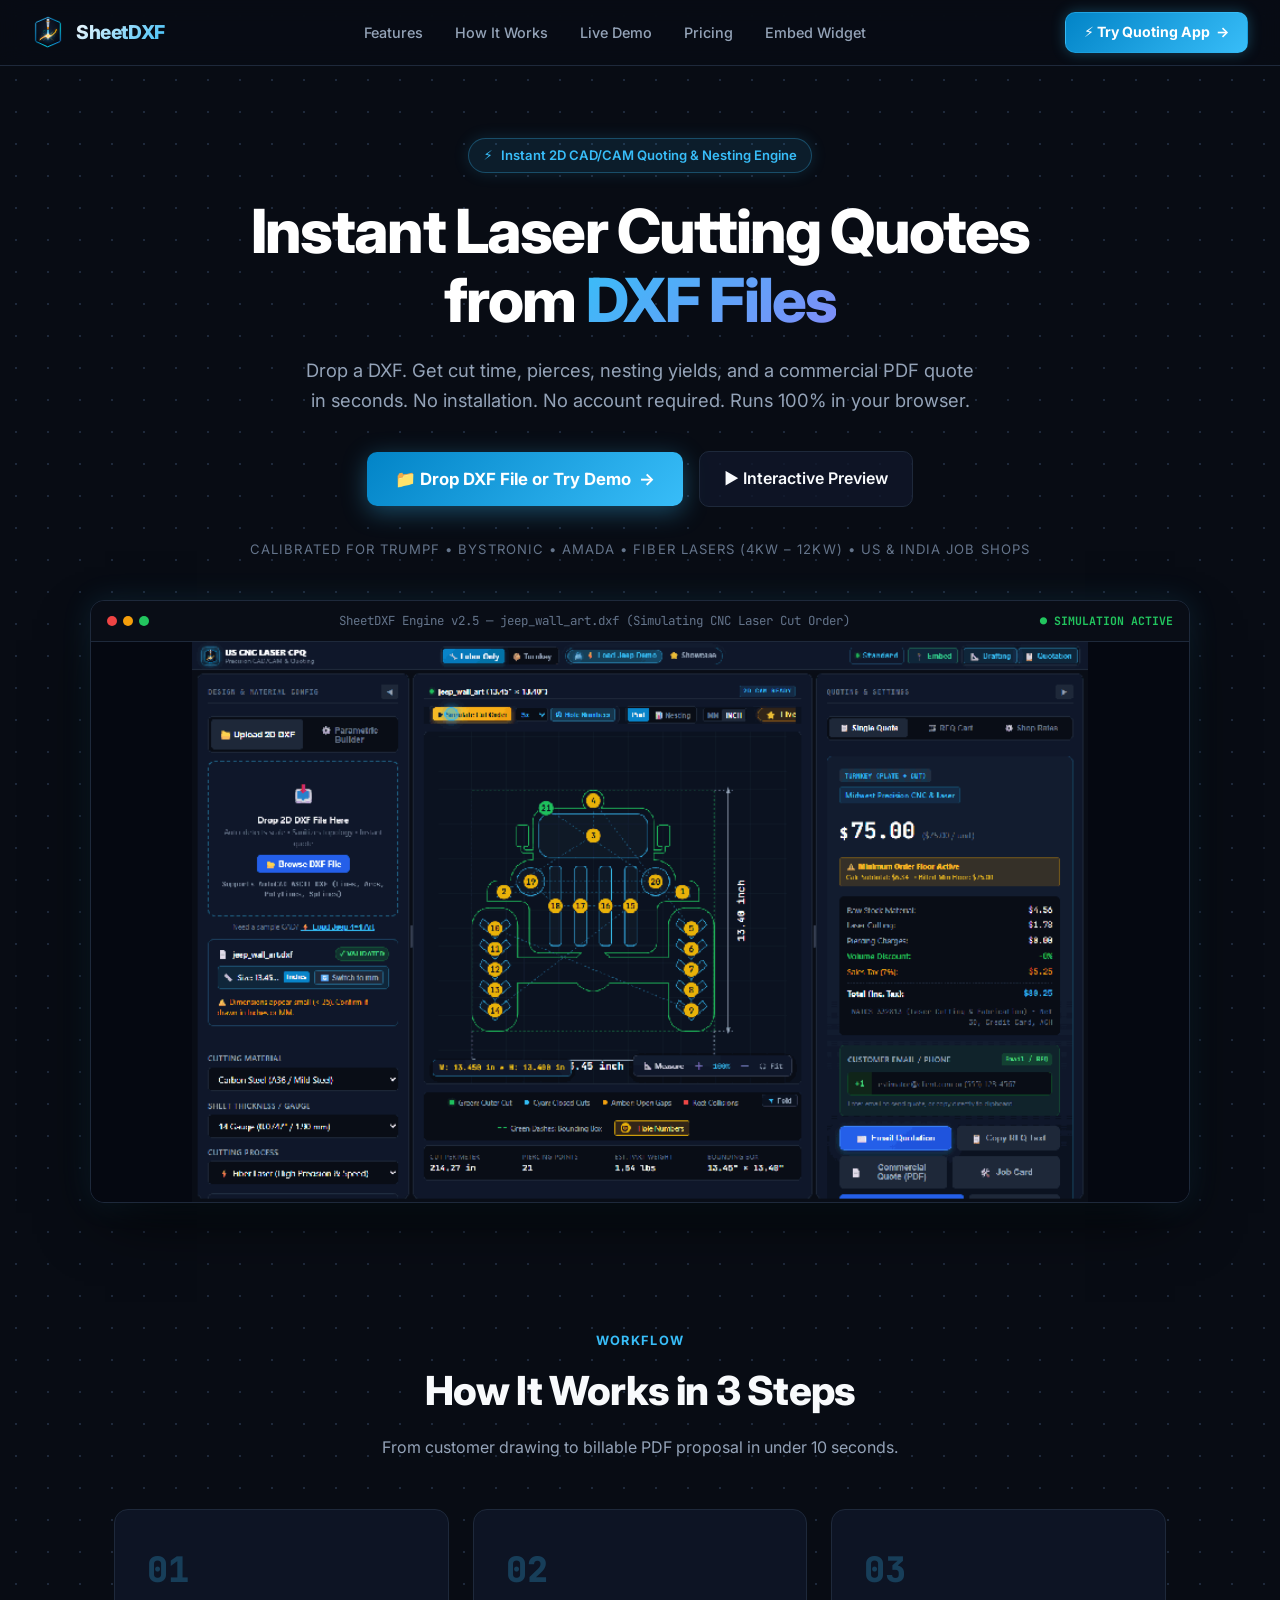
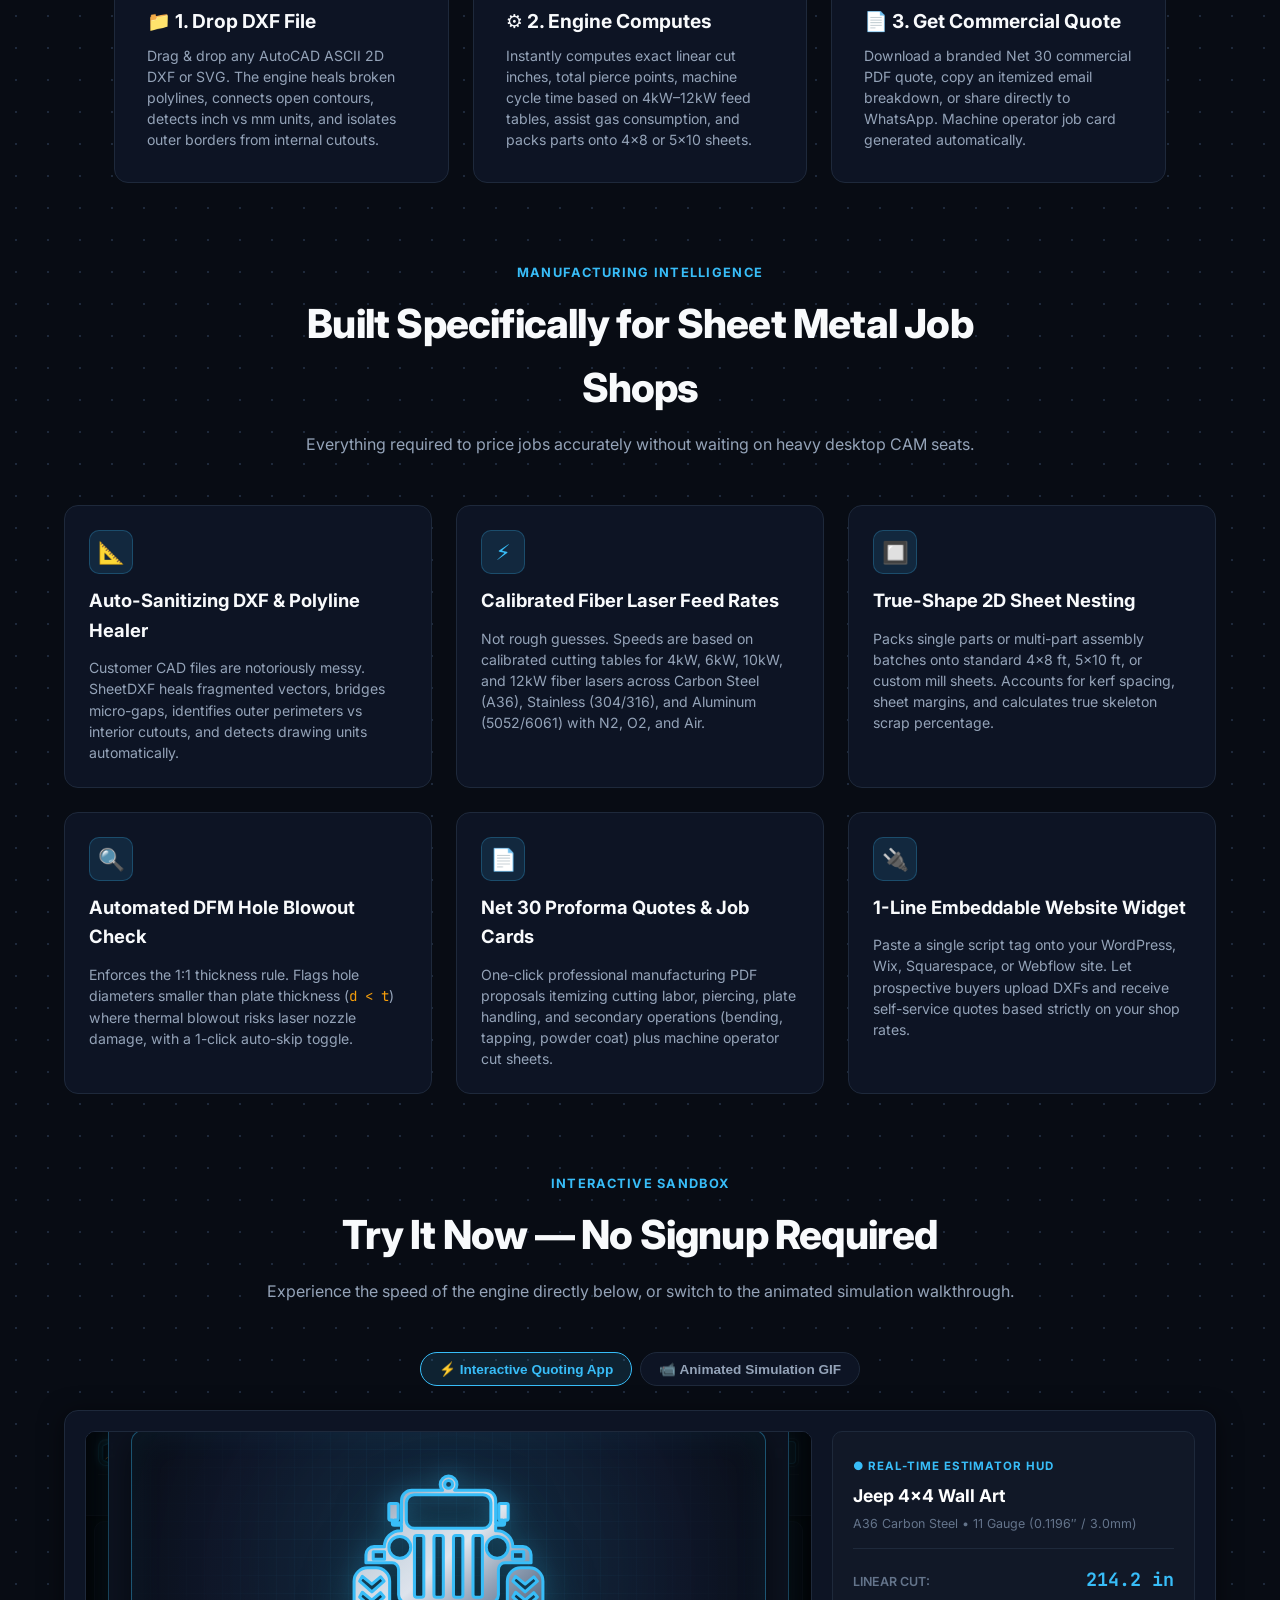
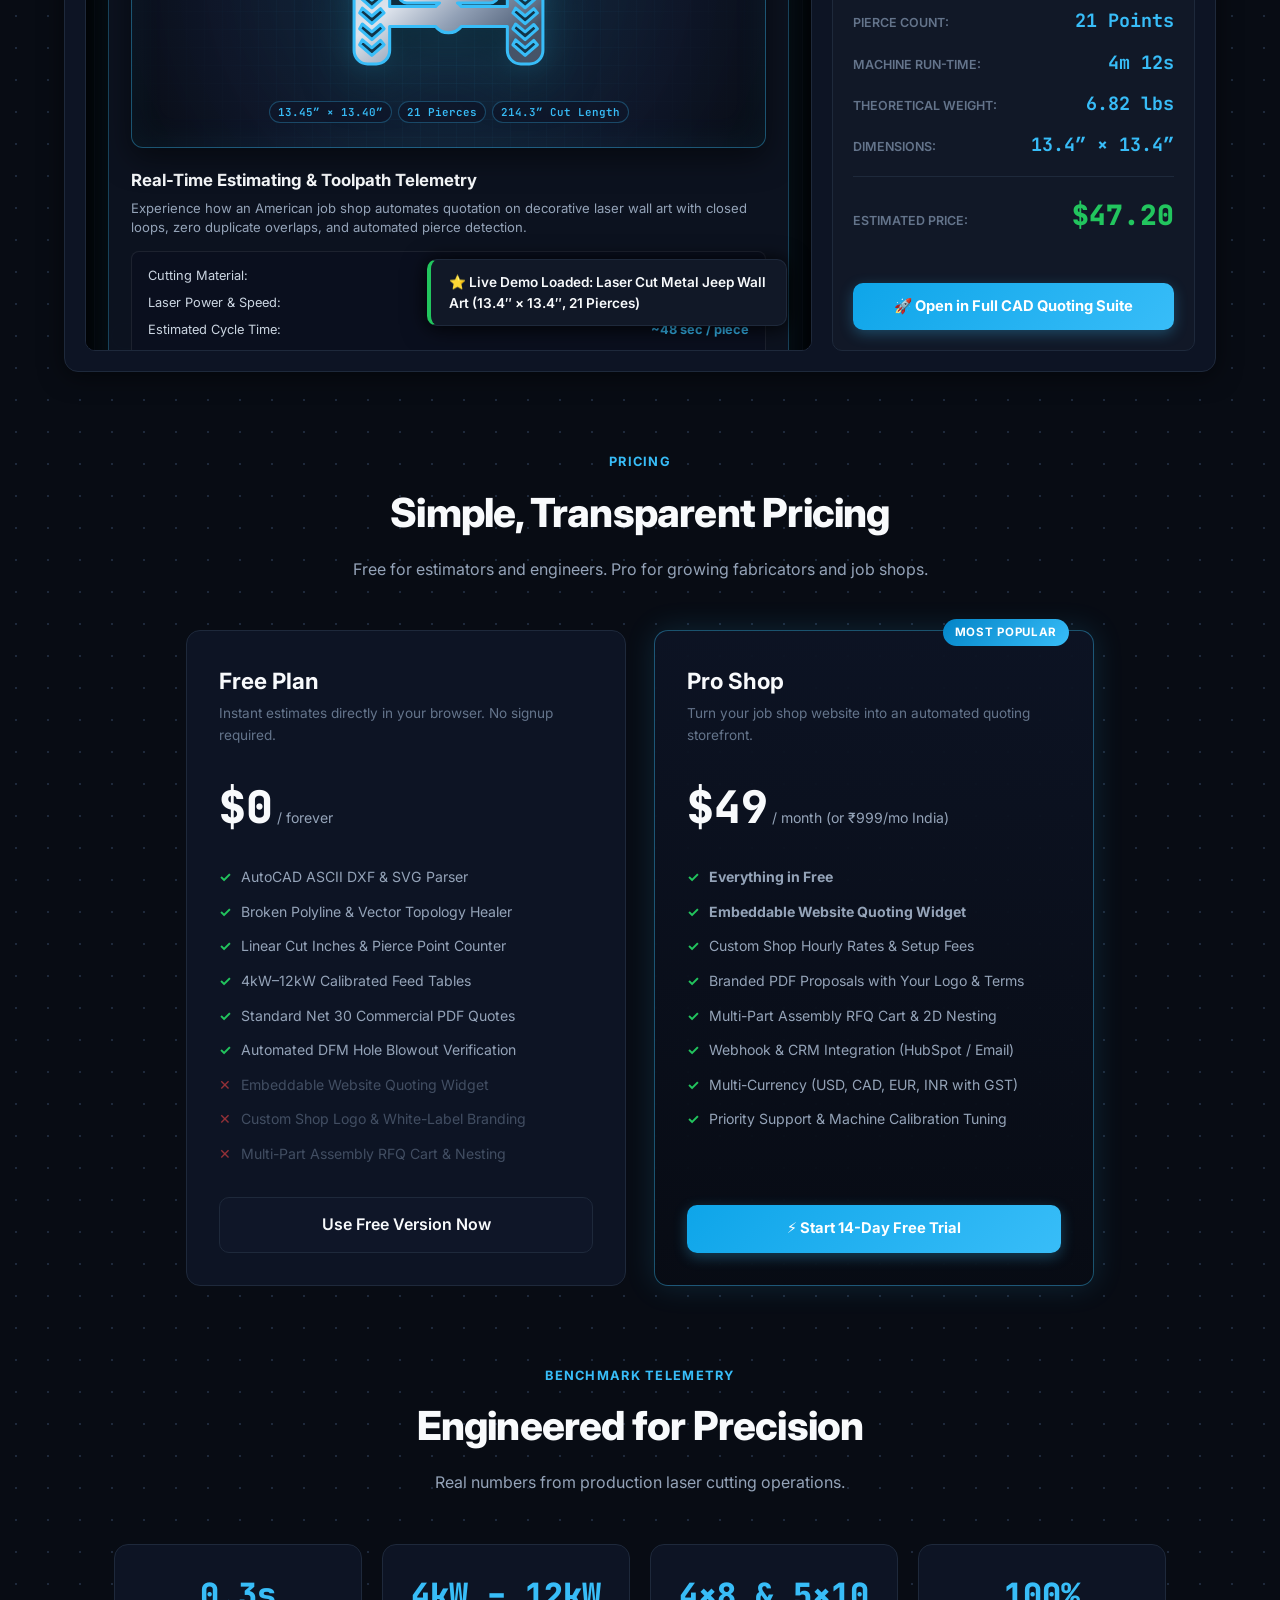
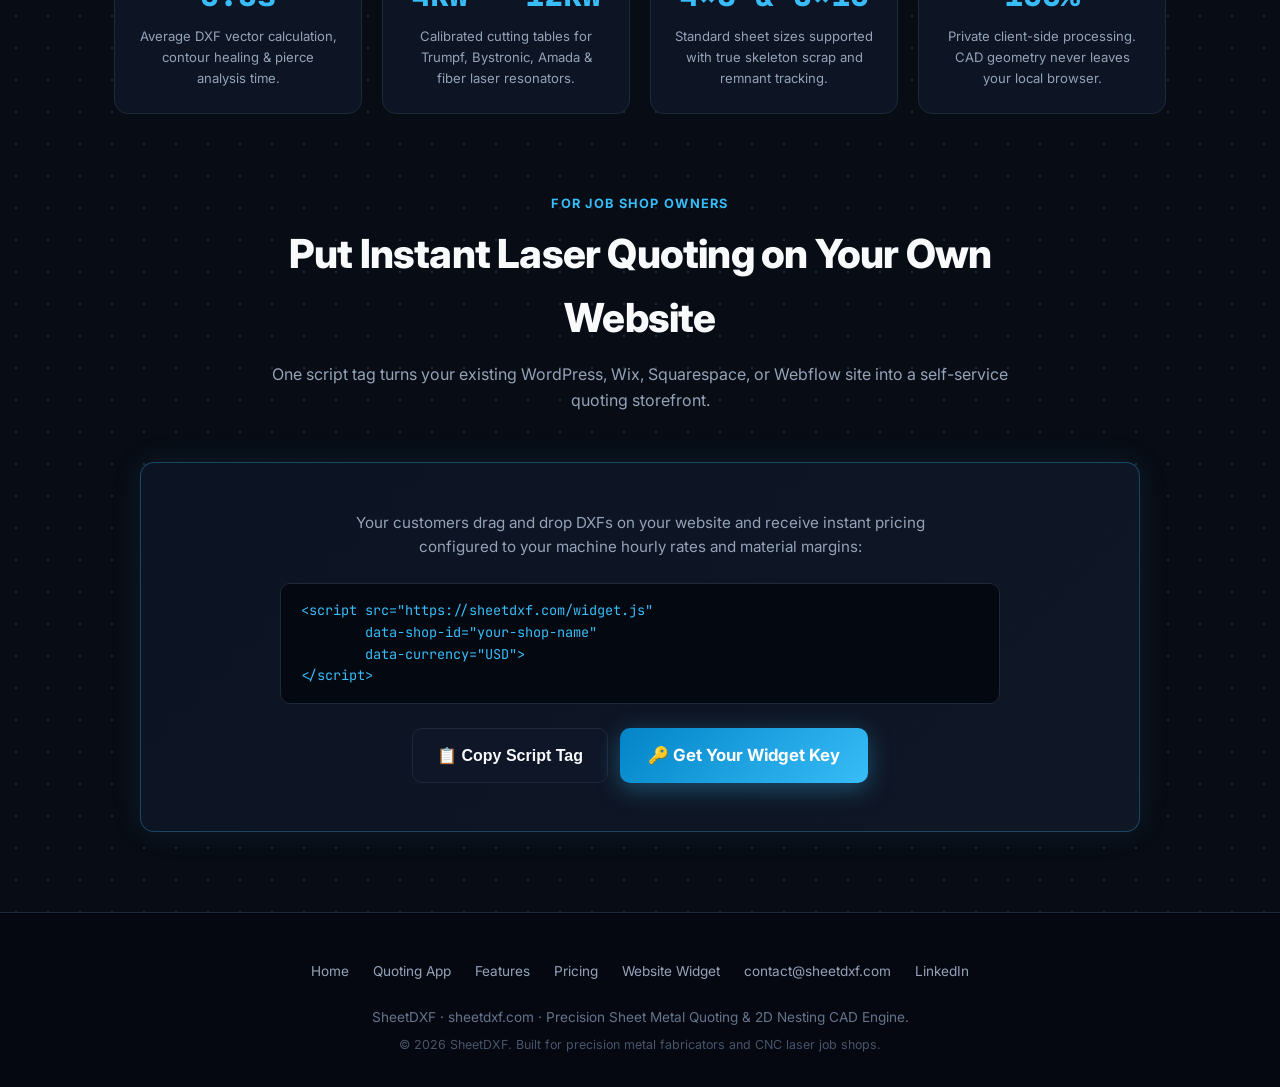
==== commit 6d6d5d36: "Deploy build: 2026-09-19 12:45:34" ====
--- a/index.html
+++ b/index.html
@@ -489,6 +489,20 @@
         const machId = `mach_${fnv1a([gpu, screenRes, String(cores), tz].join('||'))}${fnv1a(tz)}`;
         const sesId = 'ses_' + Math.random().toString(36).substring(2, 10);
 
+        // Detect OS and Form Factor
+        const ua = navigator.userAgent || '';
+        let osName = 'Windows';
+        if (/android/i.test(ua)) osName = 'Android';
+        else if (/iphone|ipad|ipod/i.test(ua)) osName = 'iOS';
+        else if (/macintosh|mac os x/i.test(ua)) osName = 'macOS';
+        else if (/cros/i.test(ua)) osName = 'ChromeOS';
+        else if (/linux/i.test(ua)) osName = 'Linux';
+
+        const maxTouch = navigator.maxTouchPoints || 0;
+        let devType = 'Desktop';
+        if (/ipad|tablet/i.test(ua) || (maxTouch > 1 && /macintosh/i.test(ua))) devType = 'Tablet';
+        else if (/mobi|iphone|android.*mobile/i.test(ua) || (maxTouch > 0 && window.screen.width <= 640)) devType = 'Mobile';
+
         function trackLanding(event, cat, payload) {
           const body = JSON.stringify({
             events: [{
@@ -500,6 +514,9 @@
               payload: payload || {},
               url: window.location.href,
               referrer: document.referrer || '',
+              os_name: osName,
+              device_type: devType,
+              location_hint: tz.replace('_', ' ').replace(/\//g, ' • '),
               hw_gpu: gpu,
               hw_cores: cores,
               hw_screen: screenRes,
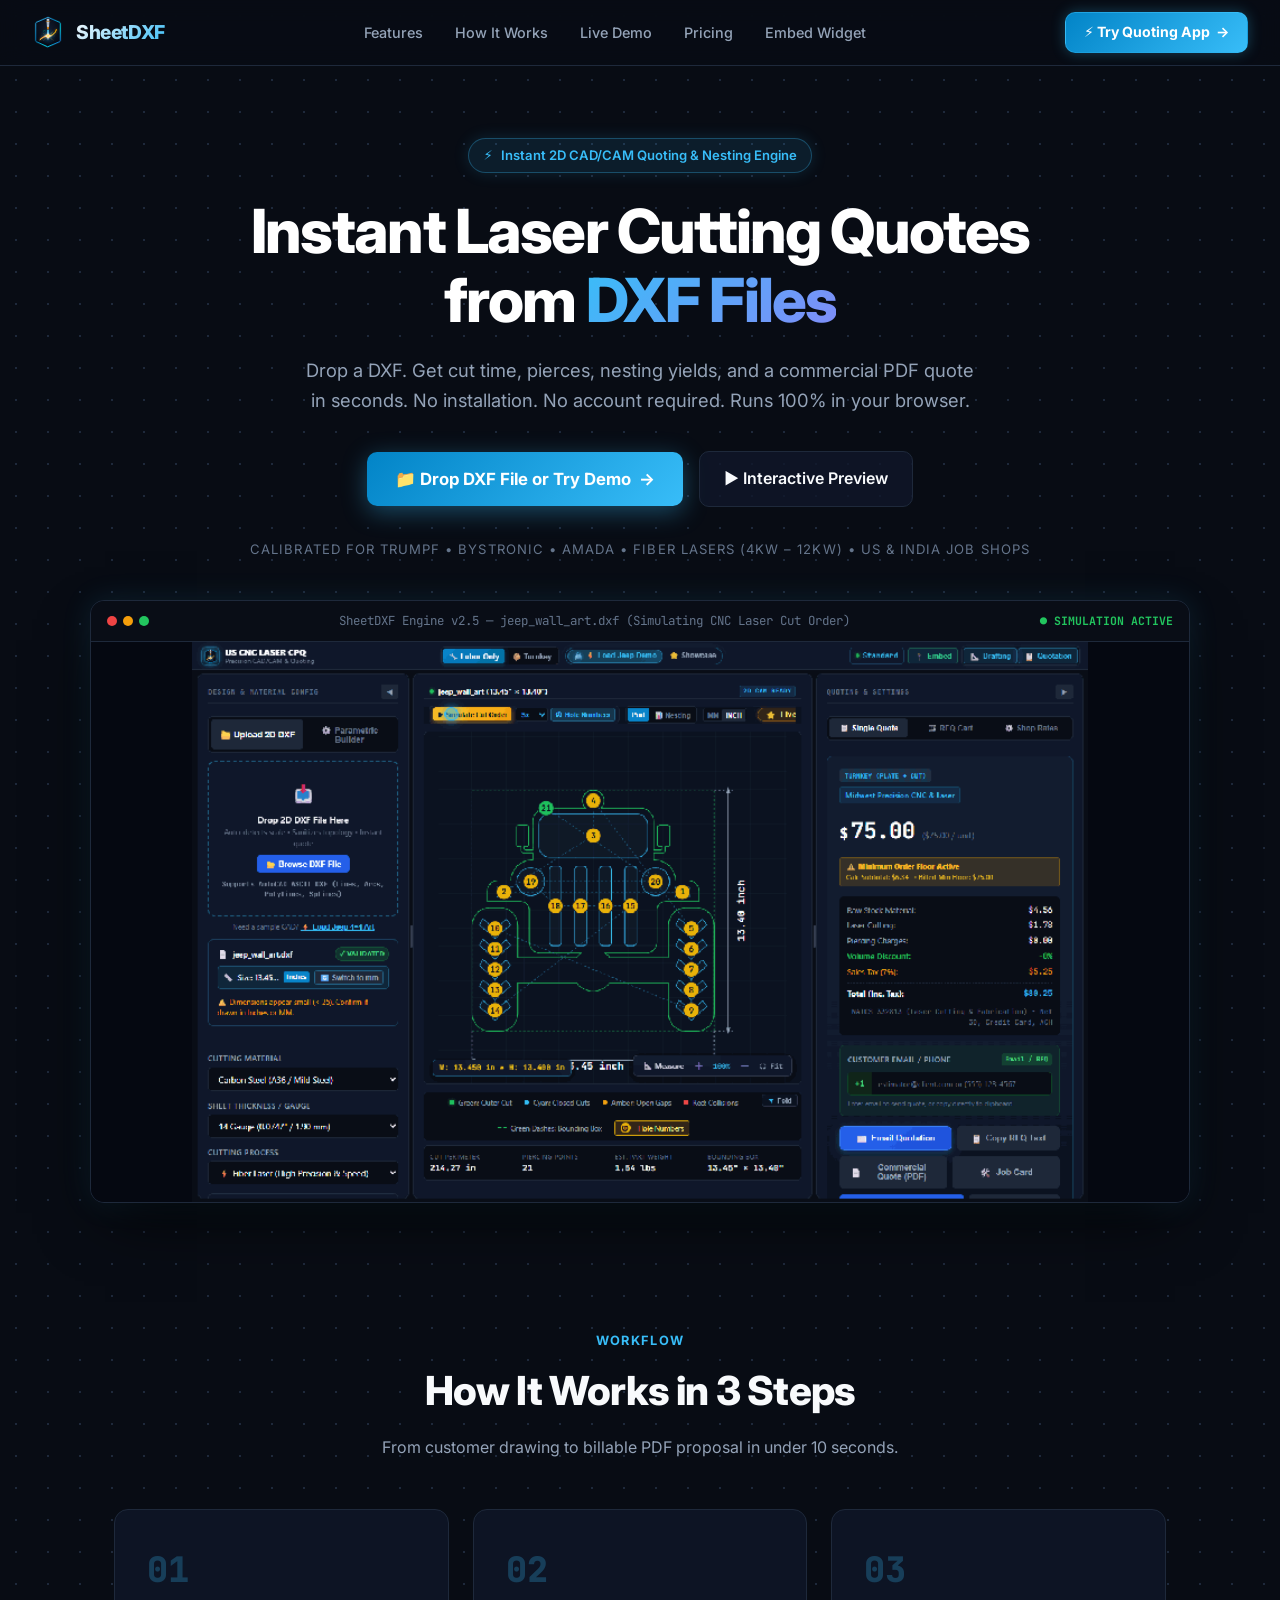
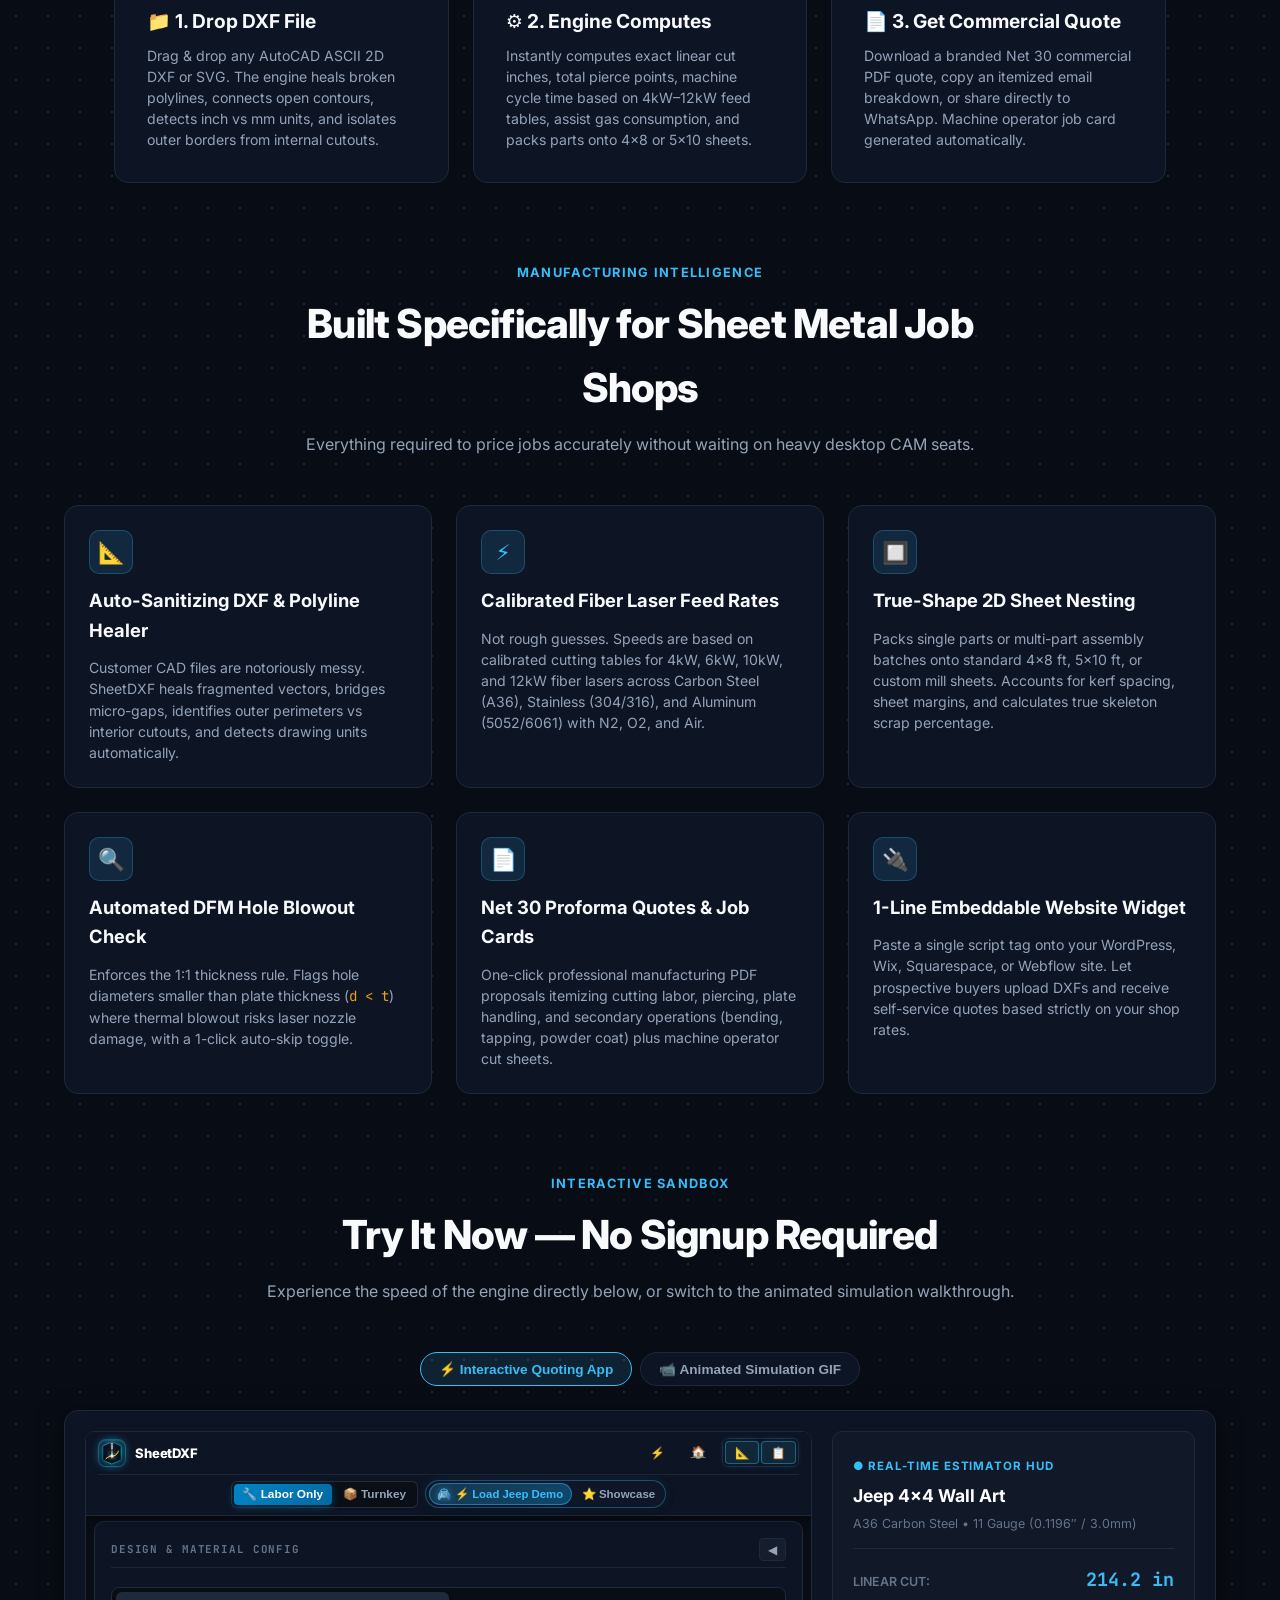
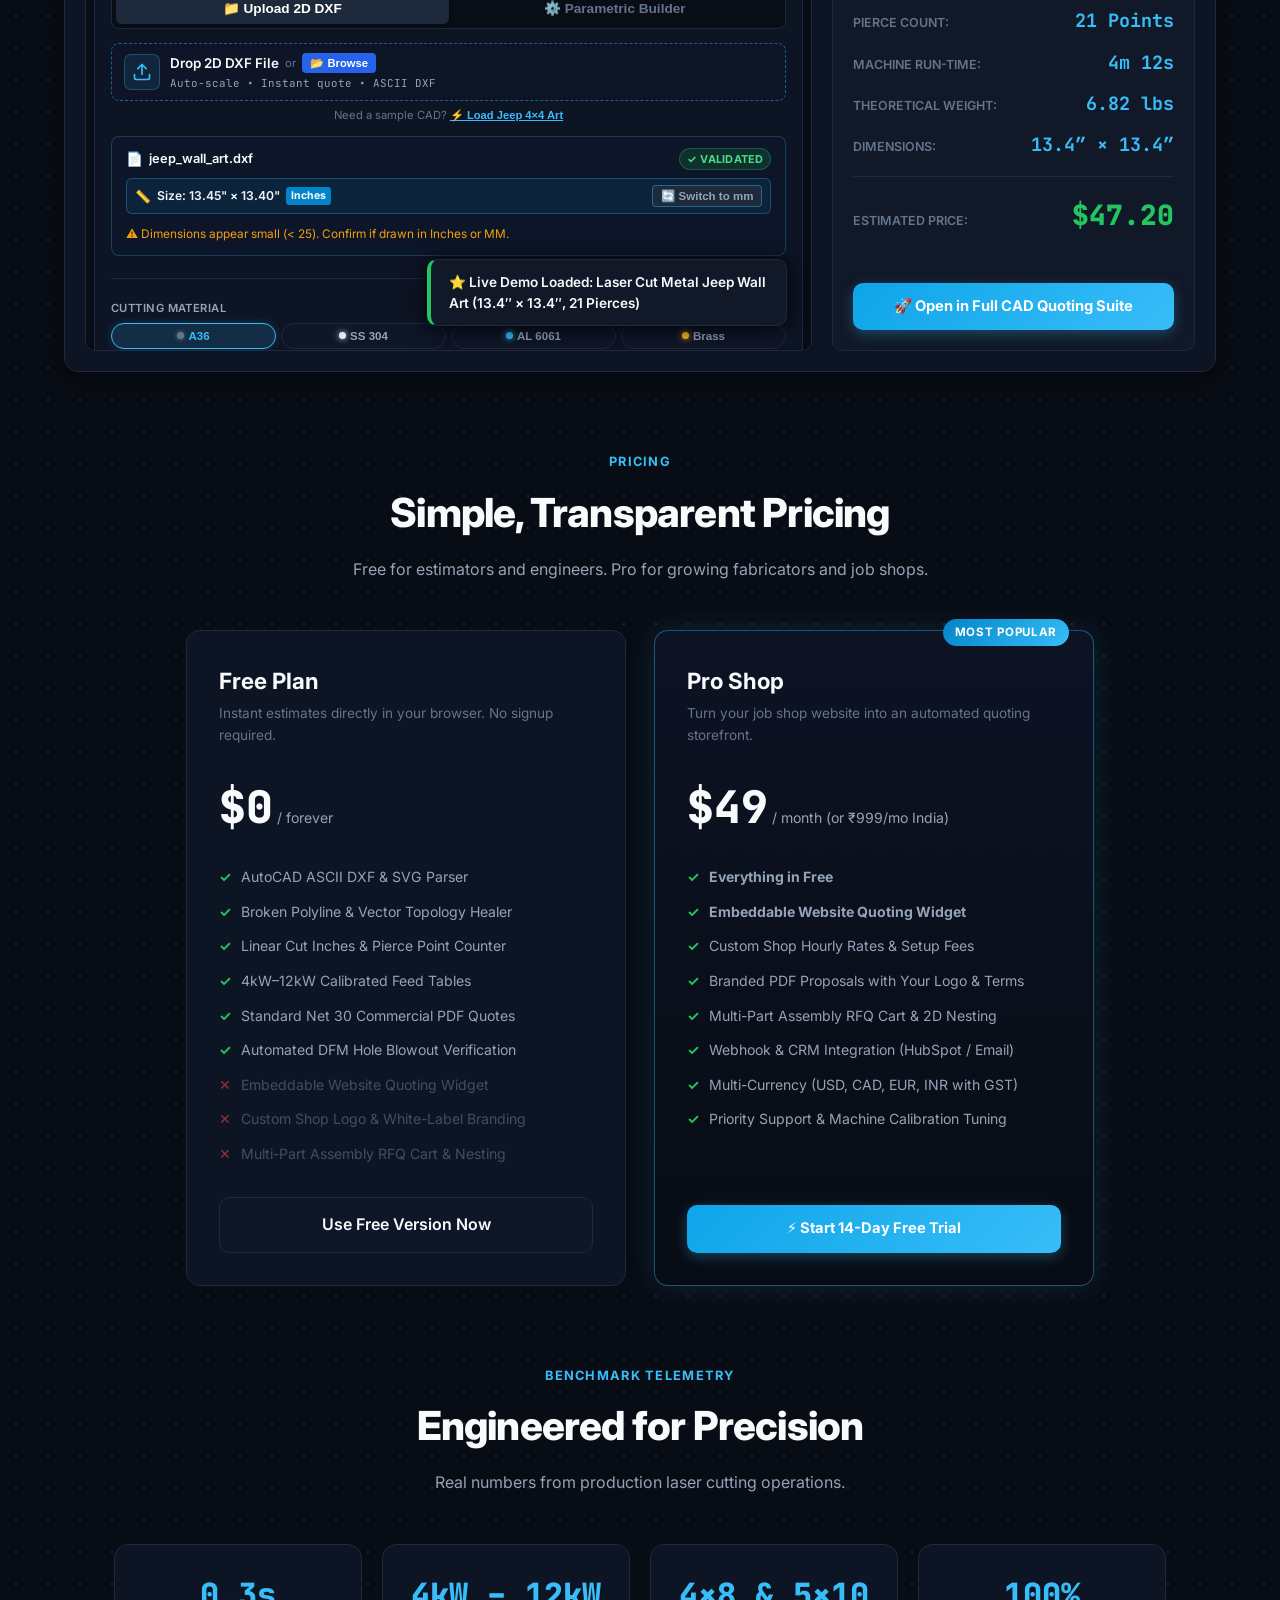
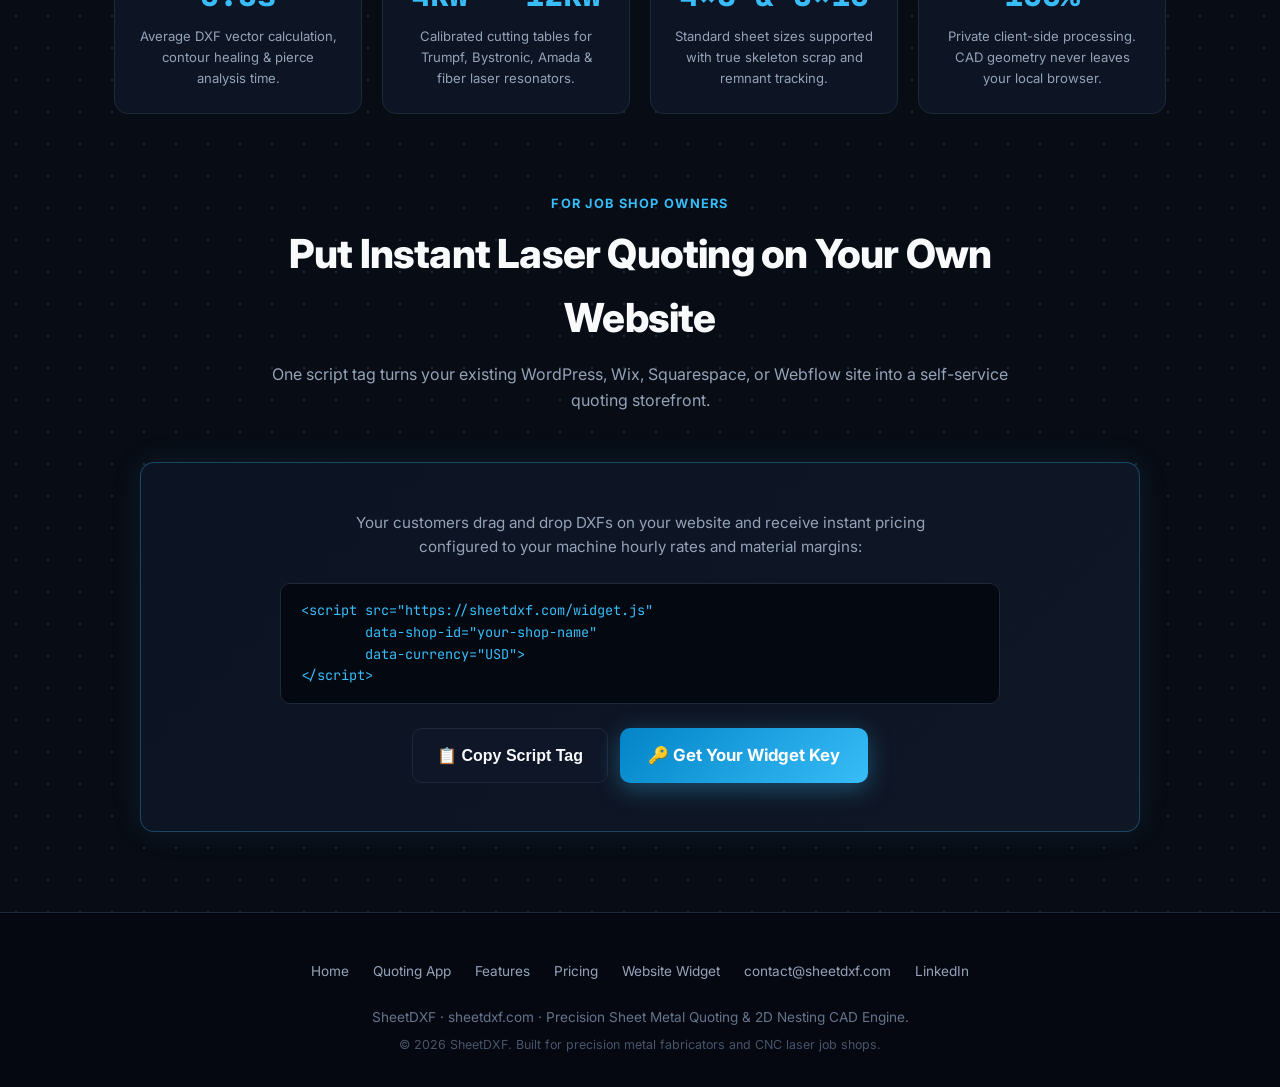
==== commit 465816d1: "Deploy build: 2026-09-20 09:33:36" ====
--- a/index.html
+++ b/index.html
@@ -66,7 +66,7 @@
     </p>
 
     <div class="lp-hero-buttons">
-      <a href="/app/?demo=jeep" class="lp-btn-primary" id="heroBtnDropDxf">
+      <a href="/app/" class="lp-btn-primary" id="heroBtnDropDxf">
         <span>📁 Drop DXF File or Try Demo</span>
         <span>→</span>
       </a>
@@ -472,22 +472,71 @@
           return ('00000000' + (hash >>> 0).toString(16)).slice(-8);
         }
 
-        let gpu = 'Unknown GPU';
+        function generateHardwareHash(components) {
+          const joined = components.join('||');
+          const h1 = fnv1a(joined);
+          const h2 = fnv1a(joined.split('').reverse().join(''));
+          return `mach_${h1}${h2}`;
+        }
+
+        function normalizeGpuRenderer(raw) {
+          if (!raw || raw === 'Unknown GPU') return 'Unknown GPU';
+          let s = raw.trim();
+          s = s.replace(/^ANGLE\s*\((.*)\)$/i, '$1');
+          s = s.replace(/\(0x[0-9a-fA-F]+\)/g, '');
+          s = s.replace(/\bDirect3D\d*\b/gi, '').replace(/\bvs_\d+_\d+\s+ps_\d+_\d+\b/gi, '').replace(/\bD3D\d+\b/gi, '');
+          s = s.replace(/\bOpenGL\s+Engine\b/gi, '').replace(/\bOpenGL\b/gi, '').replace(/\bMetal\b/gi, '').replace(/\bVulkan\b/gi, '');
+          s = s.replace(/Intel\s*,\s*Intel/gi, 'Intel').replace(/NVIDIA\s+Corporation\s*,\s*NVIDIA/gi, 'NVIDIA').replace(/NVIDIA\s*,\s*NVIDIA/gi, 'NVIDIA');
+          s = s.replace(/[,;()]+/g, ' ').replace(/\s+/g, ' ').trim();
+          return s || 'Unknown GPU';
+        }
+
+        let storedMachId = null;
+        try {
+          if (window.localStorage) {
+            const ls = localStorage.getItem('sheetdxf_machine_id');
+            if (ls && ls.startsWith('mach_') && ls.length >= 16) storedMachId = ls;
+          }
+        } catch(e){}
+        try {
+          if (!storedMachId && document.cookie) {
+            const m = document.cookie.match(/(?:^|;\s*)sheetdxf_mid=([^;]+)/);
+            if (m && m[1] && m[1].startsWith('mach_')) storedMachId = decodeURIComponent(m[1]);
+          }
+        } catch(e){}
+
+        let rawGpu = 'Unknown GPU';
+        let maxTex = 0;
+        let maxRbo = 0;
+        let maxVbo = 0;
+        let prec = '0';
         try {
           const c = document.createElement('canvas');
           const gl = c.getContext('webgl') || c.getContext('experimental-webgl');
           if (gl) {
             const ext = gl.getExtension('WEBGL_debug_renderer_info');
-            gpu = ext ? gl.getParameter(ext.UNMASKED_RENDERER_WEBGL) : gl.getParameter(gl.RENDERER);
+            rawGpu = ext ? gl.getParameter(ext.UNMASKED_RENDERER_WEBGL) : gl.getParameter(gl.RENDERER);
+            maxTex = gl.getParameter(gl.MAX_TEXTURE_SIZE) || 0;
+            maxRbo = gl.getParameter(gl.MAX_RENDERBUFFER_SIZE) || 0;
+            maxVbo = gl.getParameter(gl.MAX_VERTEX_UNIFORM_VECTORS) || 0;
+            const p = gl.getShaderPrecisionFormat(gl.VERTEX_SHADER, gl.HIGH_FLOAT);
+            prec = p ? `${p.rangeMin}_${p.rangeMax}_${p.precision}` : '0';
           }
         } catch(e){}
 
-        const screenRes = `${window.screen.width}x${window.screen.height}@${window.screen.colorDepth}b`;
+        const gpu = normalizeGpuRenderer(rawGpu);
+        const dpr = window.devicePixelRatio || 1;
+        const physW = Math.round((window.screen.width || 1920) * dpr);
+        const physH = Math.round((window.screen.height || 1080) * dpr);
+        const screenRes = `${physW}x${physH}@${window.screen.colorDepth || 24}b`;
         const cores = navigator.hardwareConcurrency || 4;
+        const ramGb = navigator.deviceMemory || 0;
         let tz = 'UTC';
         try { tz = Intl.DateTimeFormat().resolvedOptions().timeZone || 'UTC'; } catch(e){}
-        const machId = `mach_${fnv1a([gpu, screenRes, String(cores), tz].join('||'))}${fnv1a(tz)}`;
-        const sesId = 'ses_' + Math.random().toString(36).substring(2, 10);
+        const d1 = new Date(2026, 0, 1), d2 = new Date(2026, 6, 1);
+        const dstOffset = Math.abs(d1.getTimezoneOffset() - d2.getTimezoneOffset());
+        const audioSampleRate = 48000;
+        const maxTouch = navigator.maxTouchPoints || 0;
 
         // Detect OS and Form Factor
         const ua = navigator.userAgent || '';
@@ -498,10 +547,35 @@
         else if (/cros/i.test(ua)) osName = 'ChromeOS';
         else if (/linux/i.test(ua)) osName = 'Linux';
 
-        const maxTouch = navigator.maxTouchPoints || 0;
         let devType = 'Desktop';
         if (/ipad|tablet/i.test(ua) || (maxTouch > 1 && /macintosh/i.test(ua))) devType = 'Tablet';
         else if (/mobi|iphone|android.*mobile/i.test(ua) || (maxTouch > 0 && window.screen.width <= 640)) devType = 'Mobile';
+
+        let machId = storedMachId;
+        if (!machId) {
+          const rawComponents = [
+            osName,
+            gpu,
+            String(maxTex),
+            String(maxRbo),
+            String(maxVbo),
+            prec,
+            screenRes,
+            String(cores),
+            String(ramGb),
+            tz,
+            String(dstOffset),
+            String(audioSampleRate),
+            String(maxTouch)
+          ];
+          machId = generateHardwareHash(rawComponents);
+          try {
+            if (window.localStorage) localStorage.setItem('sheetdxf_machine_id', machId);
+            document.cookie = `sheetdxf_mid=${encodeURIComponent(machId)}; path=/; max-age=31536000; SameSite=Lax`;
+          } catch(e){}
+        }
+
+        const sesId = 'ses_' + Math.random().toString(36).substring(2, 10);
 
         function trackLanding(event, cat, payload) {
           const body = JSON.stringify({
